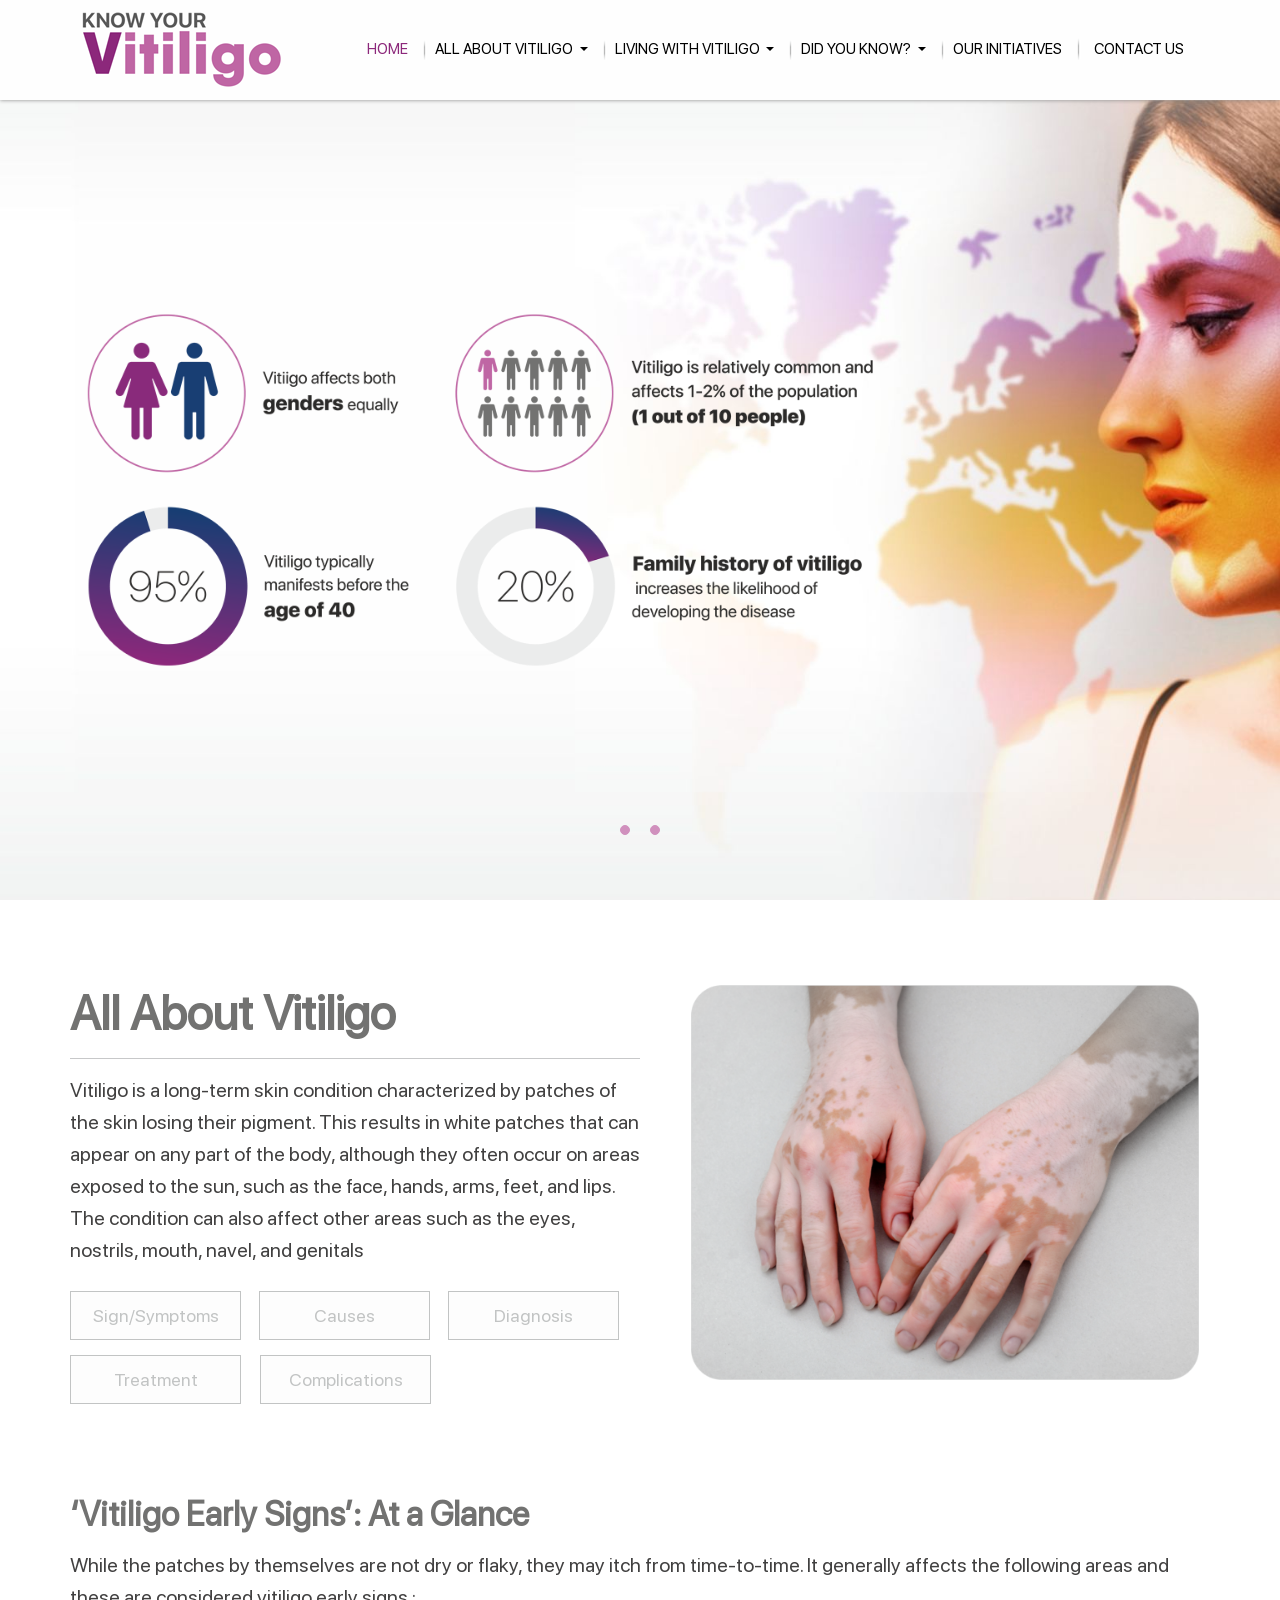
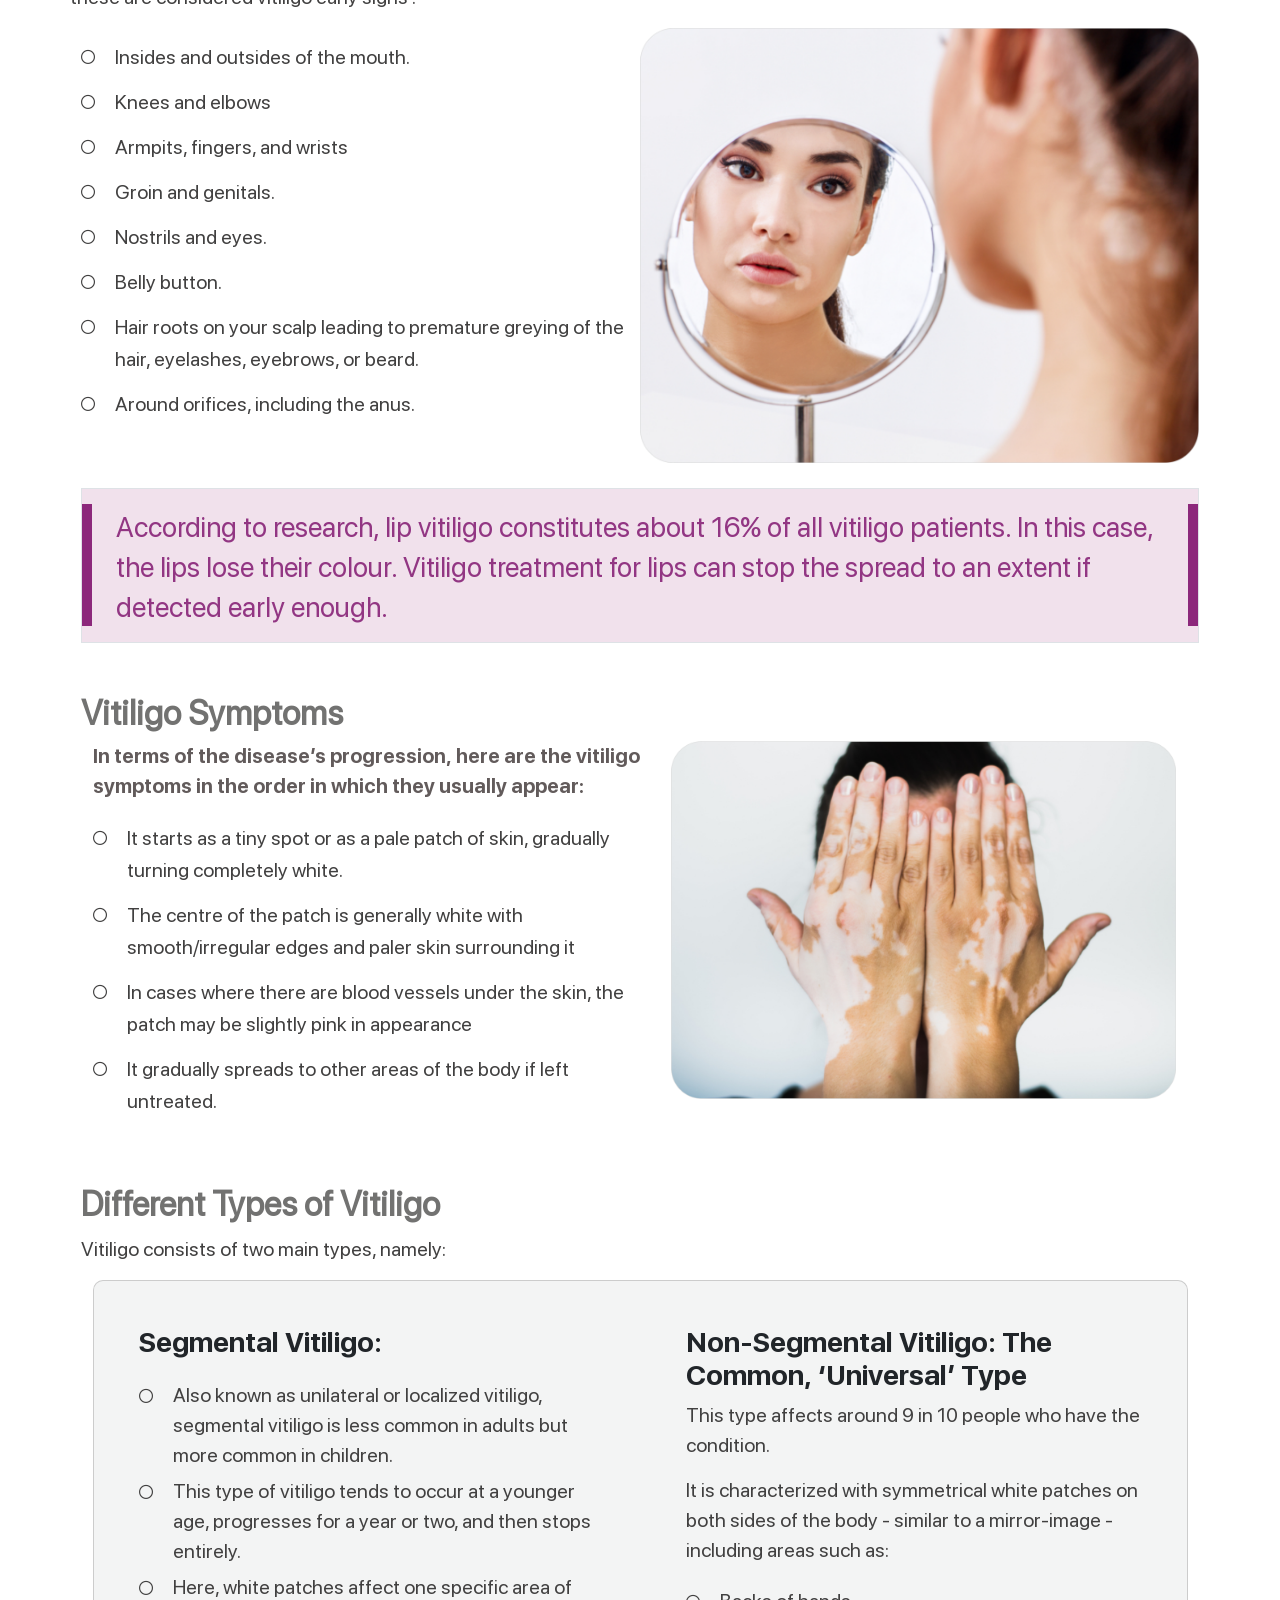
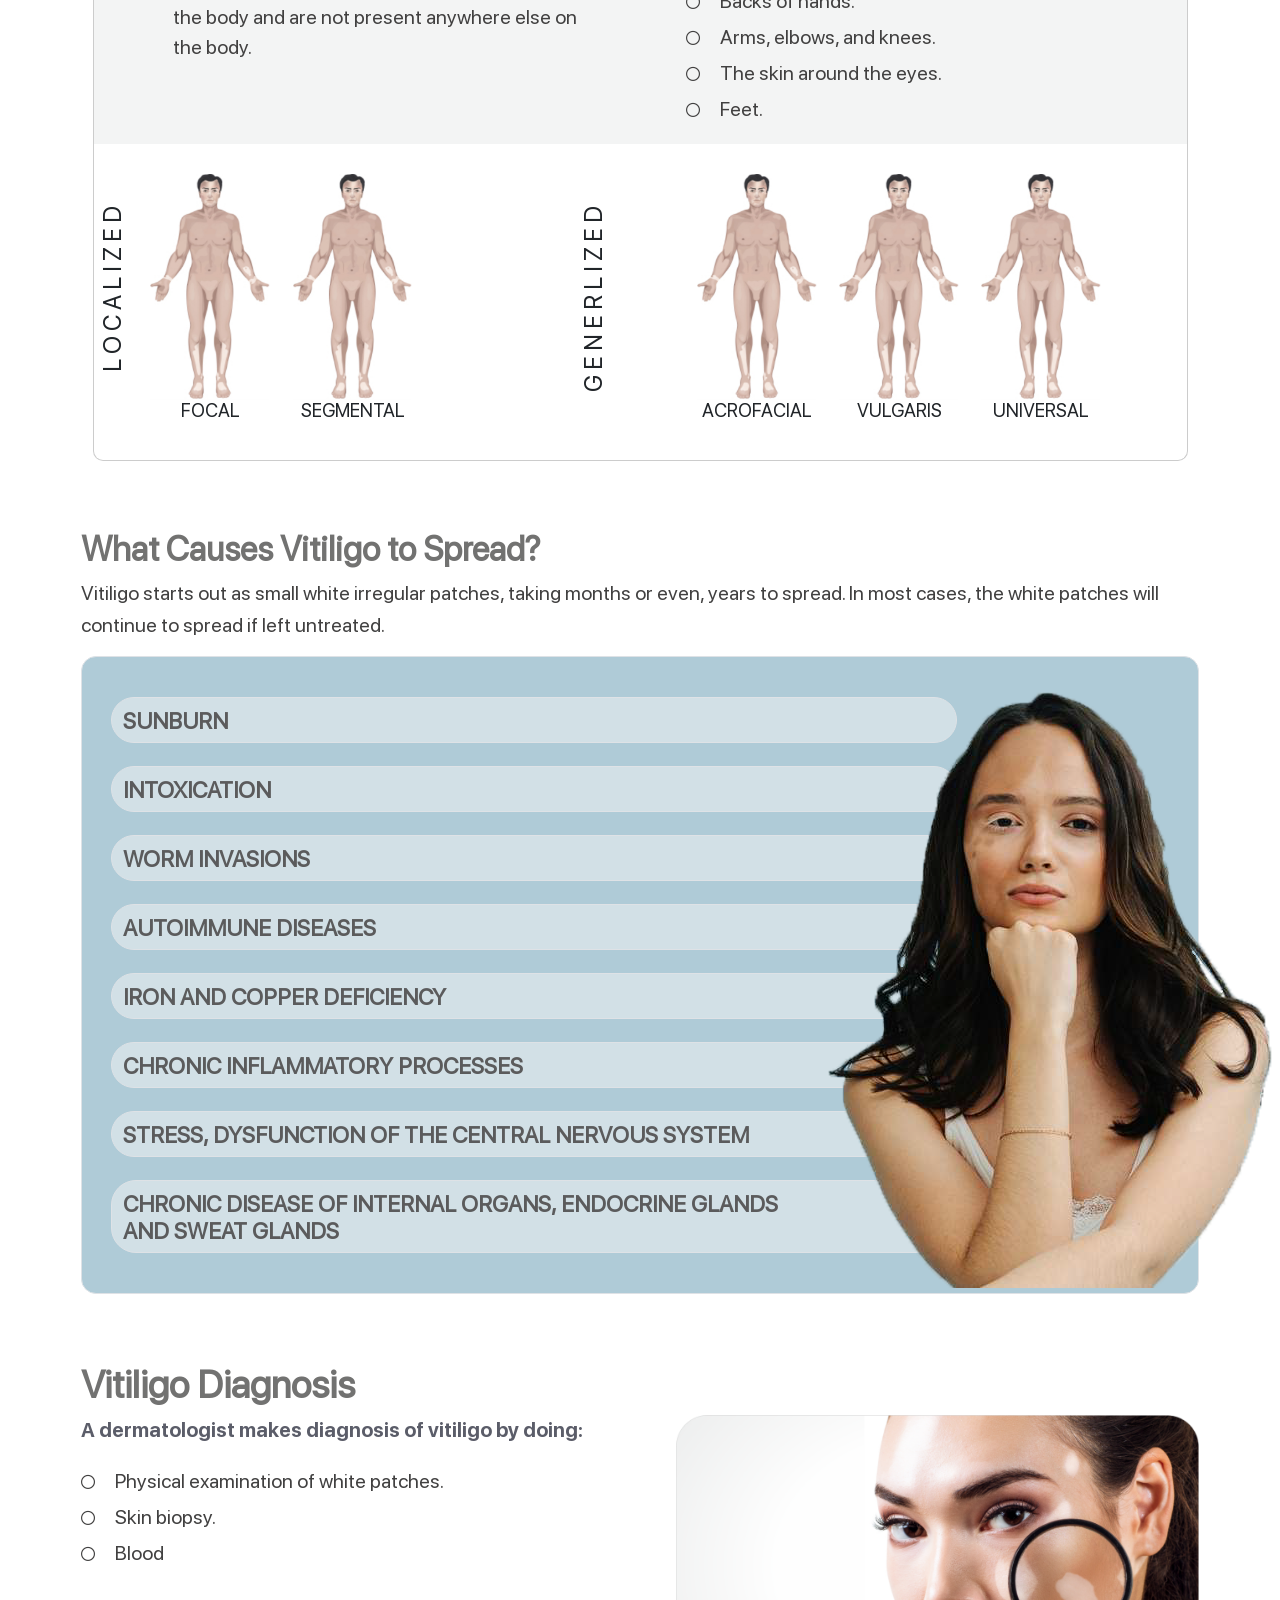
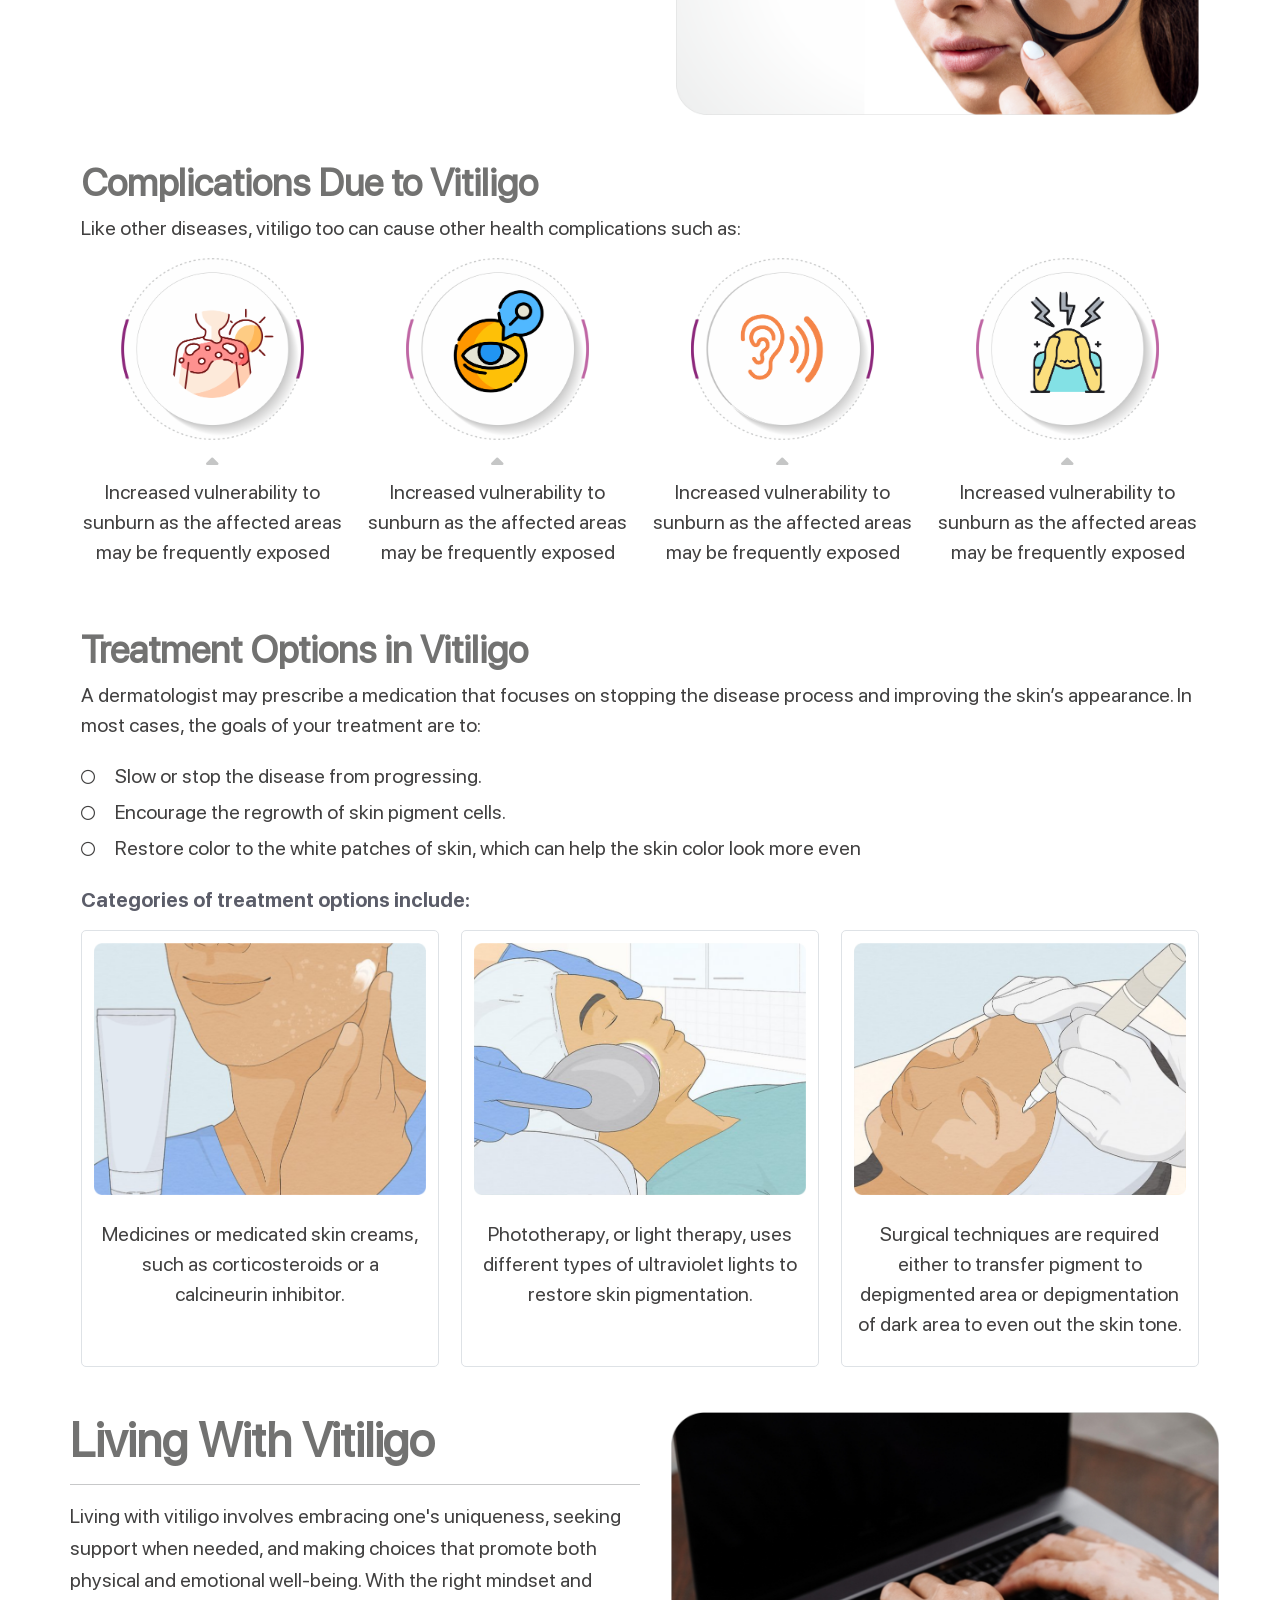
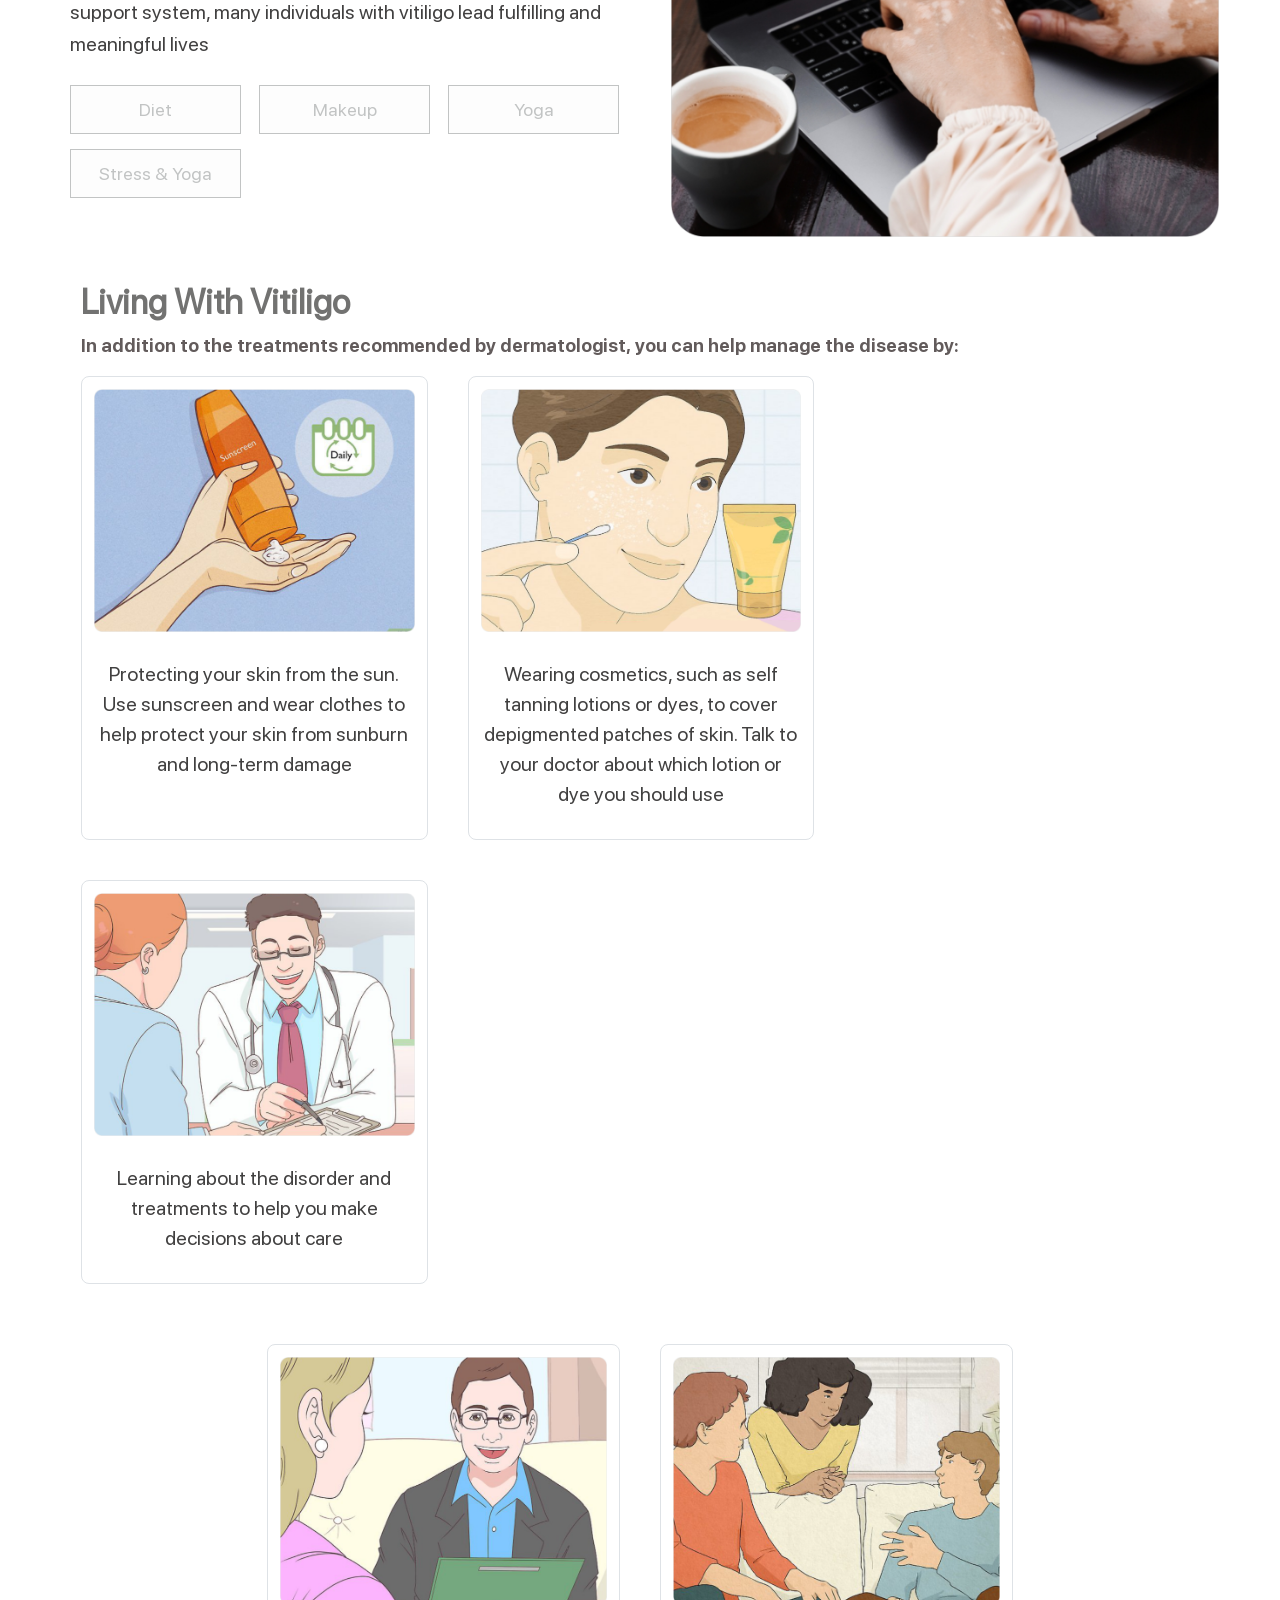
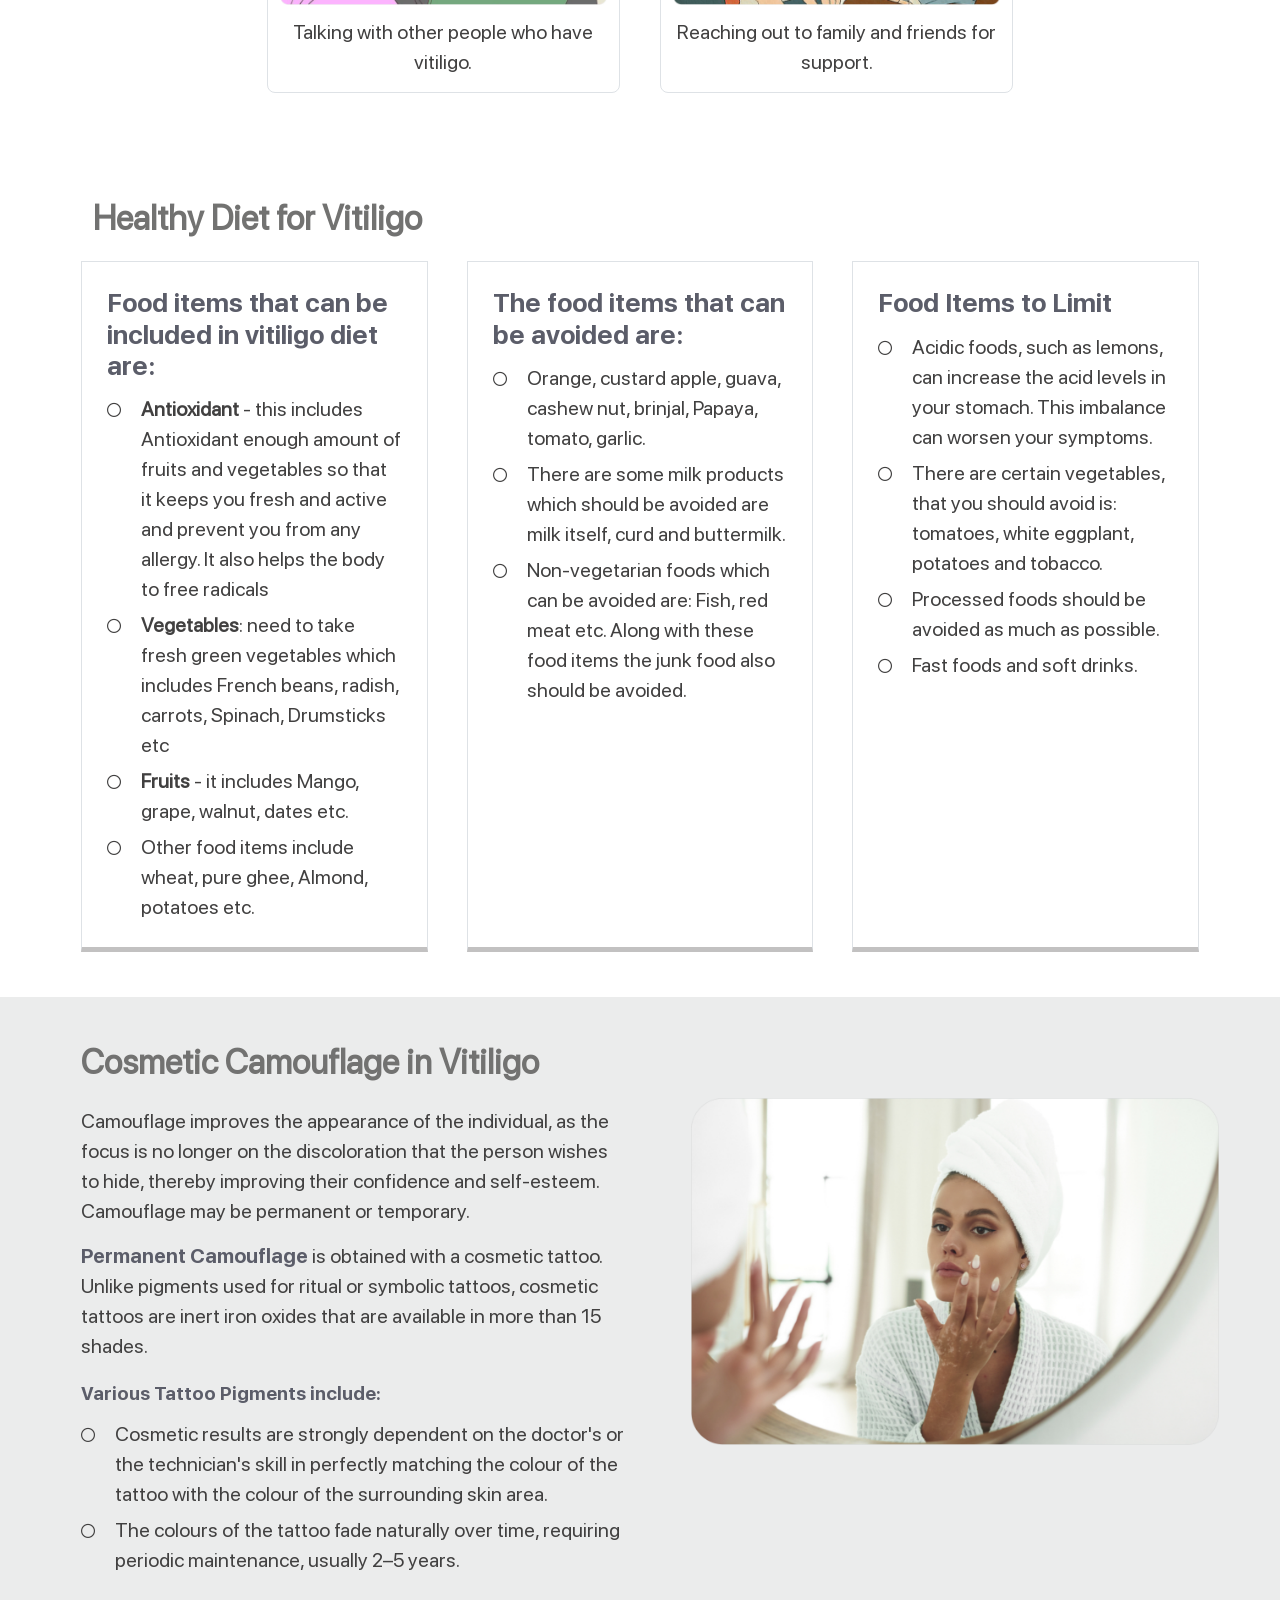
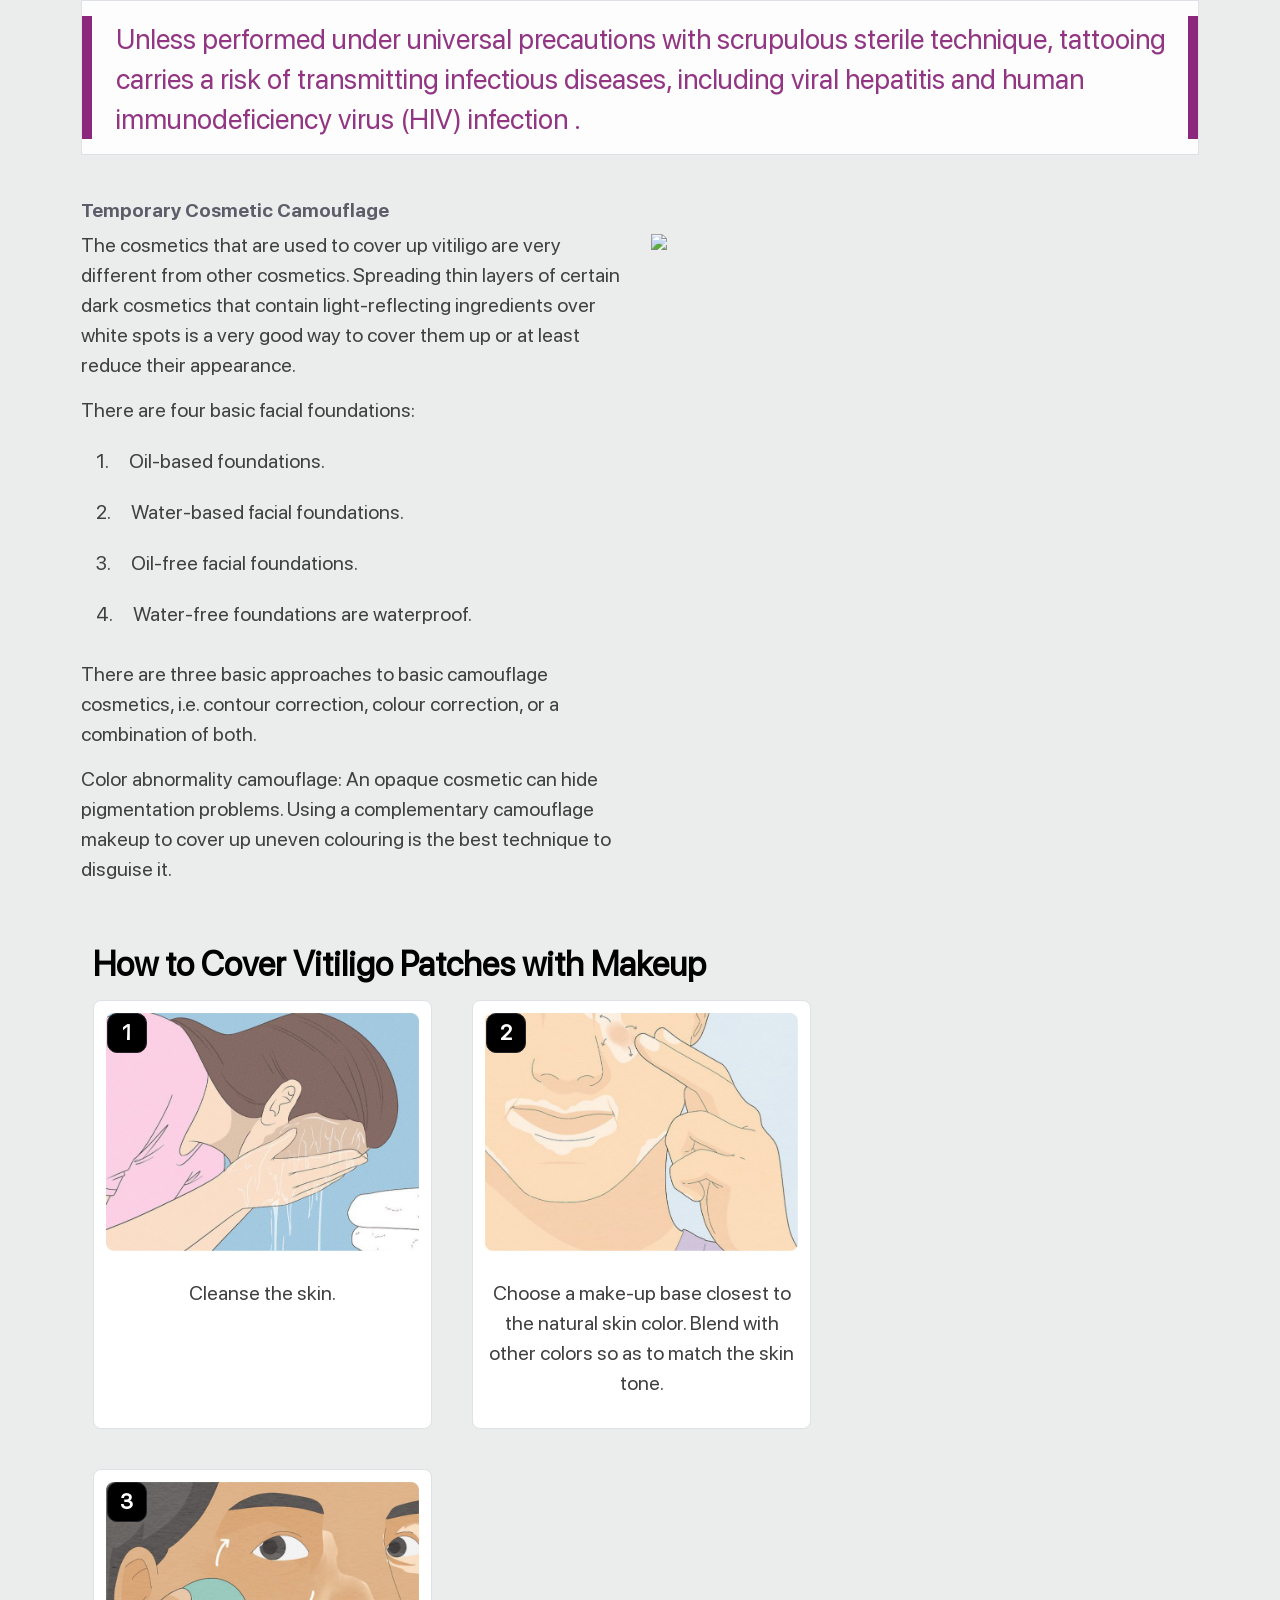
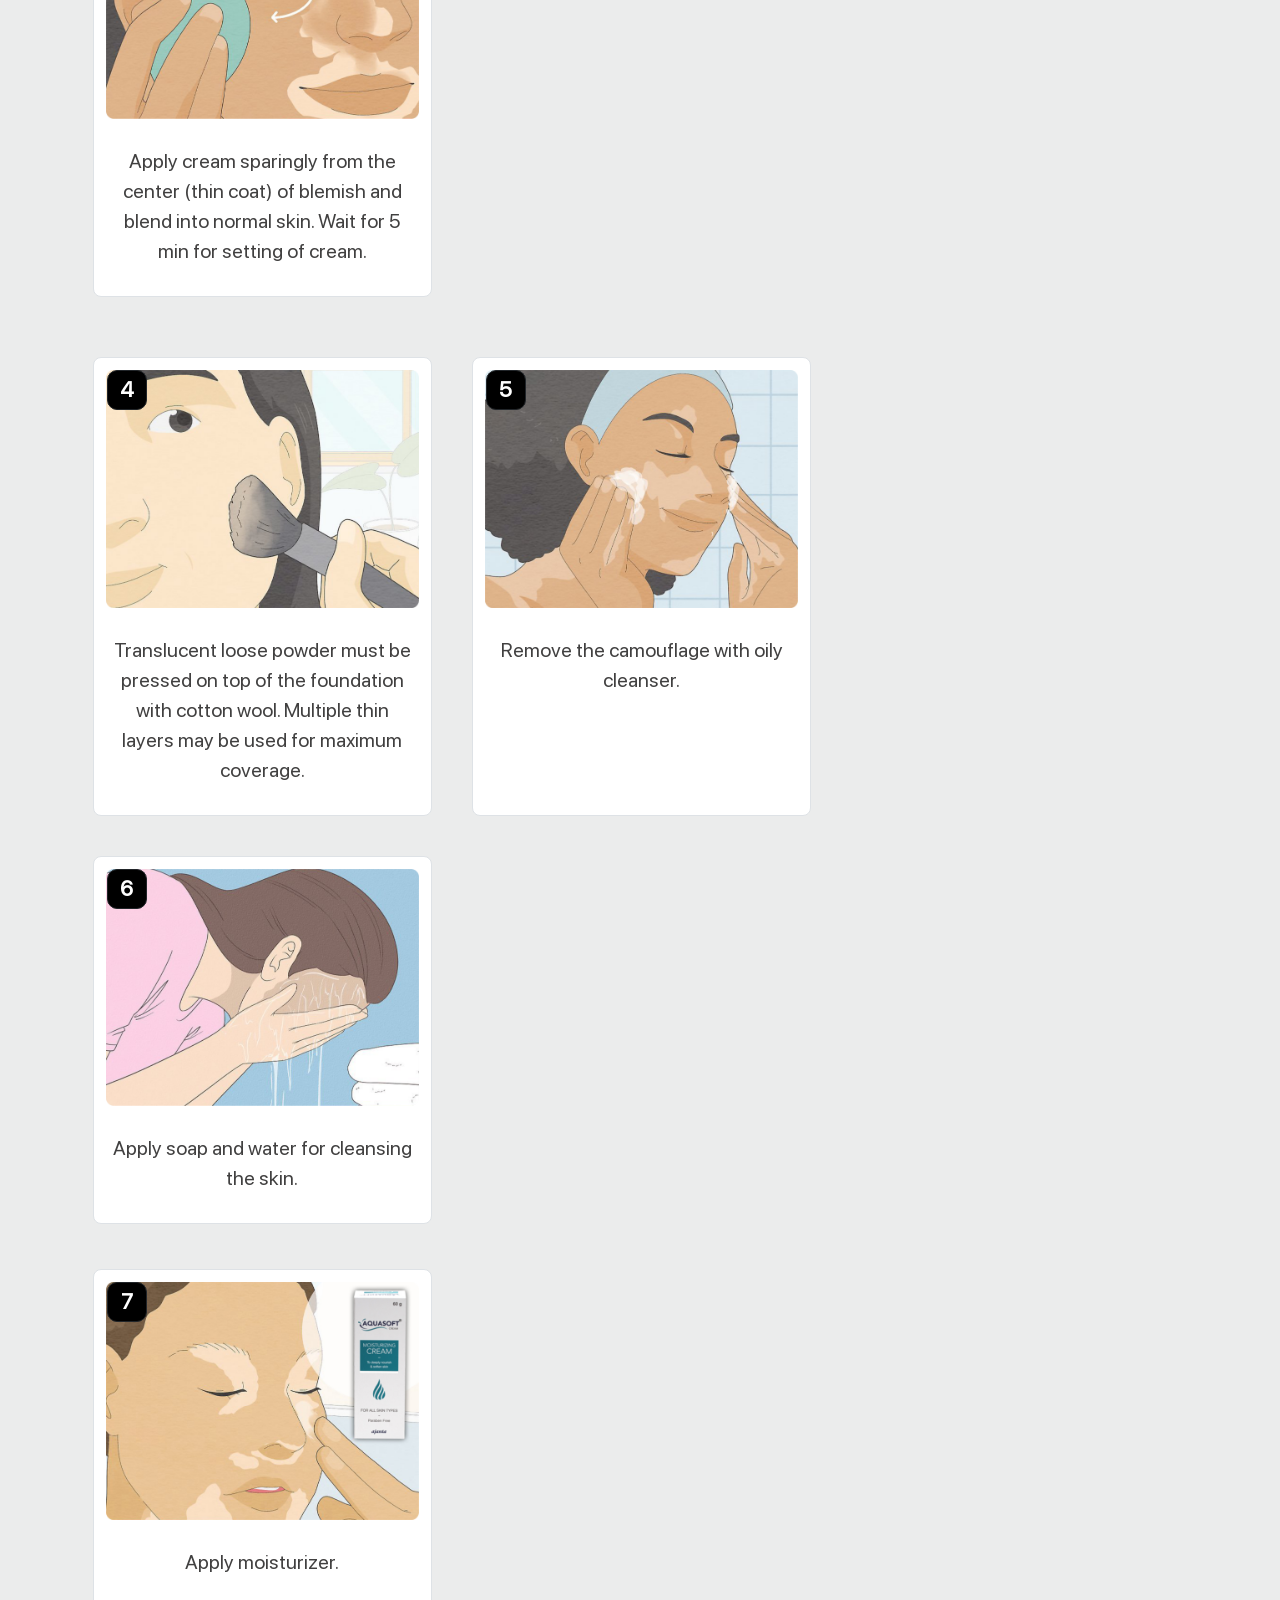
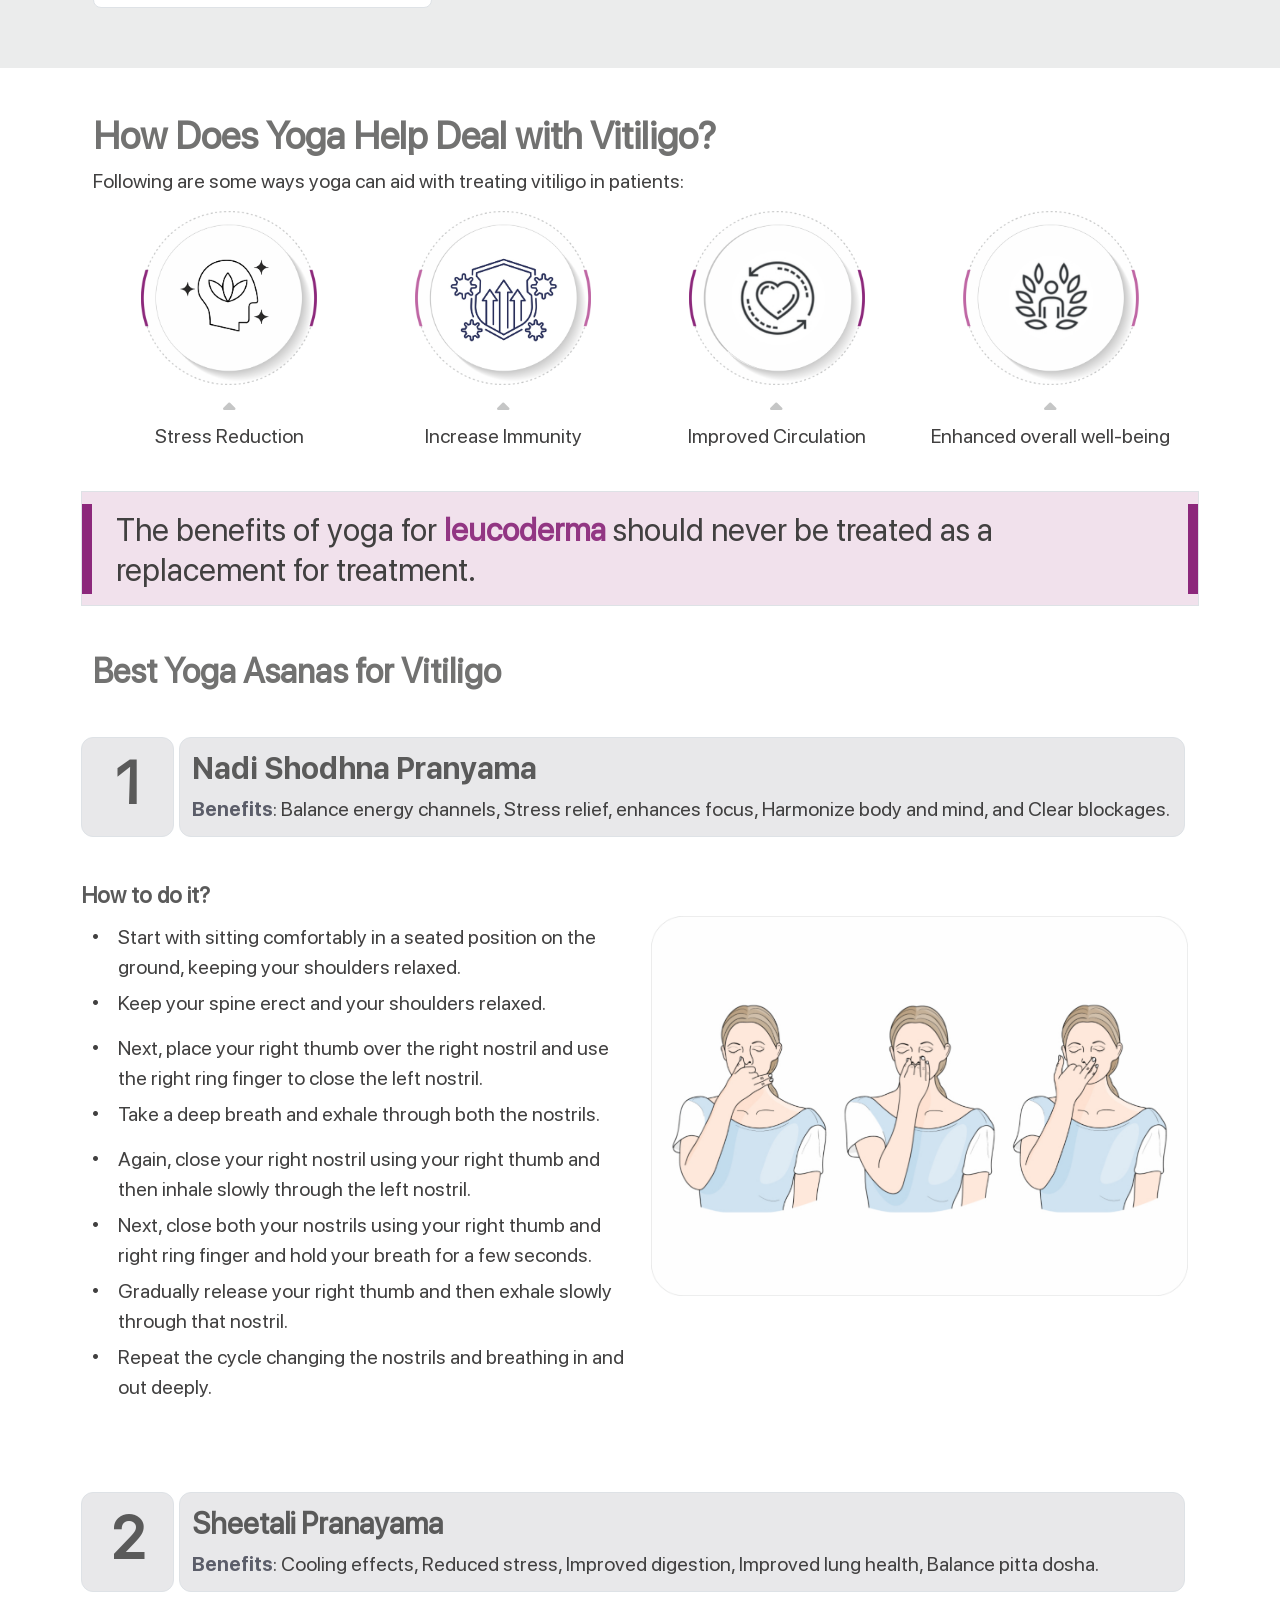
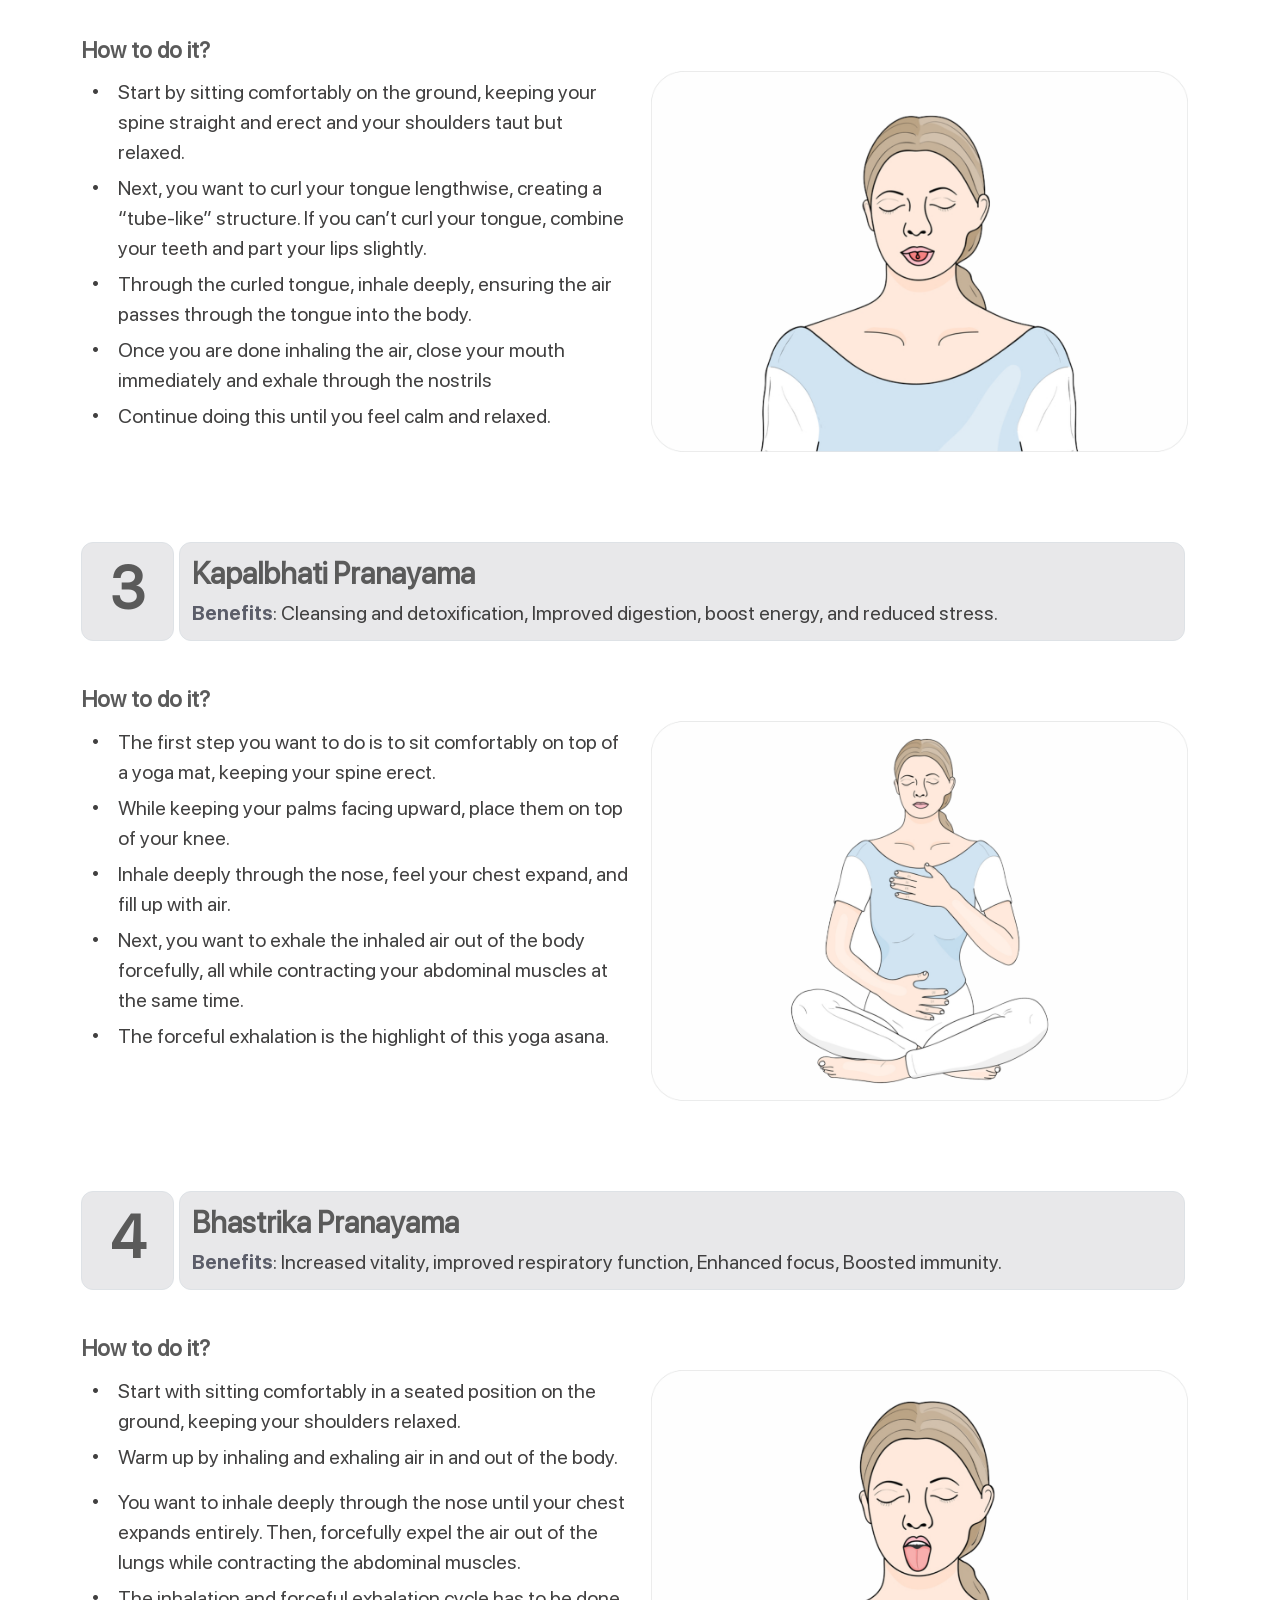
==== html/index.html @ d922b43a "ui fixes" ====
<!DOCTYPE html>
<html lang="en">

<head>
    <meta charset="utf-8" />
    <meta name="viewport" content="width=device-width, initial-scale=1.0, user-scalable=0">
    <title>Know Your Vitiligo</title>
    <link rel="icon" href="./assets/img/favicon.ico" type="image/x-icon" />
    <link rel="shortcut icon" href="./assets/img/favicon.ico" type="image/x-icon" />


    <link rel="stylesheet" href="./assets/css/bootstrap.min.css" crossorigin="anonymous">
    <link rel="stylesheet" href="./assets/css/swiper-bundle.min.css" crossorigin="anonymous" />
    <link rel="stylesheet" href="./assets/css/all.min.css" crossorigin="anonymous" />

    <link rel="stylesheet" href="./assets/fonts/stylesheet.css" crossorigin="anonymous" />
    <link rel="stylesheet" href="./assets/css/style.css" crossorigin="anonymous" />

    <link rel="stylesheet" href="https://cdnjs.cloudflare.com/ajax/libs/font-awesome/6.5.2/css/all.min.css"
        integrity="sha512-SnH5WK+bZxgPHs44uWIX+LLJAJ9/2PkPKZ5QiAj6Ta86w+fsb2TkcmfRyVX3pBnMFcV7oQPJkl9QevSCWr3W6A=="
        crossorigin="anonymous" referrerpolicy="no-referrer" />


</head>

<body>
    <header>
        <nav class="navBarNew navbar navbar-expand-lg">
            <div class="container">
                <a class="navbar-brand" href="#"> <img src="./assets/img/logo.png" alt="logo" /></a>
                <button class="navbar-toggler" type="button" data-bs-toggle="collapse"
                    data-bs-target="#navbarSupportedContent" aria-controls="navbarSupportedContent"
                    aria-expanded="false" aria-label="Toggle navigation">
                    <span class="navbar-toggler-icon"></span>
                </button>
                <div class="collapse navbar-collapse" id="navbarSupportedContent">
                    <ul class="navbar-nav me-auto mb-2 mb-lg-0">
                        <li class="nav-item dropdown">
                            <a class="nav-link  " href="#home" data-target="#sign">
                                Home
                            </a>

                        </li>
                        <li class="nav-item dropdown">

                            <a class="nav-link dropdown-toggle " href="#about" id="about-menu" role="button"
                                data-bs-toggle="dropdown" aria-expanded="false">
                                <img src="./assets/img/menu_bg.png" alt="bg" />
                                ALL ABOUT VITILIGO
                            </a>
                            <ul class="dropdown-menu">
                                <li><button data-target="#sign"class="scrollButton dropdown-item">Sign/Symptoms</button></li>
                                <li><button data-target="#causes"class="scrollButton dropdown-item" >Causes</button></li>
                                <li><button data-target="#diagnosis"class="scrollButton dropdown-item">Diagnosis</button></li>

                                <li><button data-target="#Complication"class="scrollButton dropdown-item" >Complications</button></a></li>
                                <li> <button  data-target="#treatment" class="scrollButton dropdown-item">Treatment</button></a></li>
                            </ul>
                        </li>
                        <li class="nav-item dropdown">

                            <a class="nav-link dropdown-toggle" href="#ini" role="button" data-bs-toggle="dropdown"f
                                aria-expanded="false">
                                <img src="./assets/img/menu_bg.png" alt="bg" />
                                LIVING WITH VITILIGO
                            </a>
                            <ul class="dropdown-menu">
                                <li><button data-target="#diet"class="scrollButton dropdown-item">Diet</button></a></li>

                                <li><button data-target="#makeup"class="scrollButton dropdown-item">Makeup</button></li>

                                <li><button data-target="#yoga"class="scrollButton dropdown-item" >Yoga</button></li>

                                <li><button data-target="#stress"class="scrollButton dropdown-item"> Stress and Vitiligo</button>
                                   </li>
                            </ul>
                        </li>
                        <li class="nav-item dropdown">

                            <a class="nav-link dropdown-toggle" href="#" role="button" data-bs-toggle="dropdown"
                                aria-expanded="false">
                                <img src="./assets/img/menu_bg.png" alt="bg" />
                                DID YOU KNOW?
                            </a>
                            <ul class="dropdown-menu">
                                <li><button data-target="#myth"class="scrollButton dropdown-item" >Myths and Facts</button> </a></li>

                                <li><button data-target="#do"class="scrollButton dropdown-item" >Dos and Donʼts </button></a></li>

                                <li><button data-target="#faqs"class="scrollButton dropdown-item" >FAQs</button></a></li>
                            </ul>
                        </li>
                        <li class="nav-item ">

                            <a class="nav-link" href="#initiative" id="initiative-menu">
                                <img src="./assets/img/menu_bg.png" alt="bg" />
                                OUR INITIATIVES
                            </a>
                        </li>
                        <li class="nav-item">

                            <!-- <a class="nav-link " href="#">
                                <img src="./assets/img/menu_bg.png" alt="bg" />
                                CONTACT US
                            </a> -->


                            <!--                            <a class="nav-link nav_contact" href="#">
                                     <img src="./assets/img/menu_bg.png" alt="bg" />
                                    <button id="contactUsButton" class="contact nav-link ">Contact Us
                                </button>
                                <div id="popupForm" class="popup">
                                    <div class="popup-content">
                                        <div class="close_btn">
                                            <span class="close">&times;</span>
                                        </div>

                                        <h1>Connect with us</h1>
                                        <hr>
                                        <p>Please write your massage and contact information below. We will respond as soon as possible.</p>

                                        <form>
                                            <input type="email" id="email" name="email" required placeholder="knowyourvitiligo@ajantpharma.com"><br><br>
                                            <textarea id="message" name="message" required placeholder="Type your massage here!"></textarea><br><br>
                                            <input type="number" id="number" name="number" required placeholder="Enter your phone number"/><br><br>
                                            <label>
                                                <input type="checkbox" id="privacy" name="privacy" required>
                                                I confirm that i've read and agree to<span class="text-decoration-underline mx-1">Privacy policy.</span>
                                            </label><br><br>
                                            <button type="submit">Submit</button>
                                        </form>
                                    </div>
                                </div>
                                </a>-->

                            <a class="nav-link nav_contact">
                                <img src="./assets/img/menu_bg.png" alt="bg" />
                                <button class="contact nav-link " data-bs-toggle="modal"
                                    data-bs-target="#contactForm">Contact Us</button>
                            </a>
                        </li>
                    </ul>
                </div>
            </div>
        </nav>
    </header>



    <section id="home">
        <div class="HomeBanner">
            <div class="swiper mySwiper">
                <div class="swiper-wrapper">
                    <div class="swiper-slide first_slide">
                        <div class="content">
                            <div class="container">
                                <div class="inner">
                                    <div class="log"><img src="./assets/img/vitiligo.png" alt="vitiligo" /></div>
                                    <p>If you have been diagnosed with vitiligo, or
                                        think you might have it, or have a loved one
                                        with the disease, then we are here for you. We
                                        want to help you understand your skin
                                        condition, feel more in control, by being better
                                        informed</p>
                                </div>
                            </div>
                        </div>
                        <img src="./assets/img/banner.jpg" alt="banner">
                    </div>
                    <div class="swiper-slide first_slide secondSlide">
                        <div class="content">
                            <div class="container">
                                <div class="inner">
                                    <div class="log"><img src="assets/img/MicrosoftTeams-image (9).png" /></div>
                                </div>
                            </div>
                        </div>
                        <img src="./assets/img/banner2.jpg" alt="banner">
                    </div>
<!--                    <div class="swiper-slide">-->
<!--                            <div class="swiper_content">-->
<!--                                <img src="./assets/img/banner2.jpg" alt="banner2">-->
<!--                                <div class="bg-imageNew">-->
<!--                                        <img src="assets/img/MicrosoftTeams-image (9).png" />-->
<!--                                </div>-->
<!--                        </div>-->
<!--                    </div>-->

                </div>
                <div class="swiper-pagination"></div>
            </div>
        </div>
    </section>

    <!-- <section class="bannerslider " id="home">

        <ul class="nav-dots " id="js-dots">
            <li class="nav-dot active "></li>
            <li class="nav-dot"></li>
        </ul>


        <section class="section ">

            <div class="swiper_contents" style="height:auto;">
                <div class="contents contentss" style="position: absolute;top:50%;
                ">
                    <div class="container">
                        <div class="inner">
                            <div class="log">
                                <img src="./assets/img/vitiligo.png" alt="vitiligo" />
                            </div>
                            <p>If you have been diagnosed with vitiligo, or think you might have it, or have a loved one
                                with the disease, then we are here for you. We want to help you understand your skin
                                condition, feel more in control, by being better informed</p>
                        </div>
                    </div>
                </div>
                <img src="./assets/img/banner.jpg" alt="banner "class="banner-img"
                >
            </div>
        </section>
        <section class="section ">

            <div class="swiper_content">

                <img src="./assets/img/banner2.jpg" alt="banner2">
                <div class="bg-image">
                    <img src="assets/img/MicrosoftTeams-image (9).png" />
                </div>

            </div>
        </section>




    </section> -->


    <!-- <section id="about" class="mt-5 ">
        <div class="About">
            <div class="AllAboutVitiligo row justify-content-center">
                <div class="col-10 col-10 col-lg-4 col-md-10 col-sm-10 about_content">
                    <h1 class="heading">All About Vitiligo</h1>
                    <hr>
                    <p>Vitiligo is a long-term skin condition characterized by patches
                        of the skin losing their pigment. This results in white patches
                        that can appear on any part of the body, although they often
                        occur on areas exposed to the sun, such as the face, hands,
                        arms, feet, and lips. The condition can also affect other areas
                        such as the eyes, nostrils, mouth, navel, and genitals</p>
                    <div class="btn_group  ">
                        <button class="scrollButton" data-target="#sign"> Sign/Symptoms</button>
                        <button class="scrollButton mx-3" data-target="#causes">Causes</button>
                        <button class="scrollButton" data-target="#diagnosis"> Diagnosis</button>

                    </div>
                    <div class="btn_group_1">
                        <button class="scrollButton" data-target="#treatment"> Treatment</button>
                        <button class="  mx-3 scrollButton" data-target="#Complication"> Complications</button>
                    </div>
                </div>
                <div class="col-10 col-10 col-lg-4 col-md-10 col-sm-10 about_content_1">
                    <div class="about_img">
                        <img src="assets/img/All about vitiligo.png" class="img-fluid" />
                    </div>

                </div>

            </div>
            </div>
    </section> -->

    <section id="about" class="mt-5">
        <div class="container">
            <div class="About">
                <div class="AllAboutVitiligo row justify-content-center">
                    <div class="col-11 col-lg-6 col-md-11 col-sm-11 about_content">
                        <h1 class="heading">All About Vitiligo</h1>
                        <hr>
                        <p>Vitiligo is a long-term skin condition characterized by patches
                            of the skin losing their pigment. This results in white patches
                            that can appear on any part of the body, although they often
                            occur on areas exposed to the sun, such as the face, hands,
                            arms, feet, and lips. The condition can also affect other areas
                            such as the eyes, nostrils, mouth, navel, and genitals</p>
                        <div class="btn_group">
                            <button class="scrollButton" data-target="#sign"> Sign/Symptoms</button>
                            <button class="scrollButton mx-3" data-target="#causes">Causes</button>
                            <button class="scrollButton" data-target="#diagnosis"> Diagnosis</button>
                        </div>
                        <div class="btn_group_1">
                            <button class="scrollButton" data-target="#treatment"> Treatment</button>
                            <button class="mx-3 scrollButton Complications" data-target="#Complication"> Complications</button>
                        </div>
                    </div>
                    <div class="col-11 col-lg-6 col-md-11 col-sm-11 about_content_1">
                        <div class="about_img">
                            <img src="assets/img/All about vitiligo.png" class="img-fluid" />
                        </div>
                    </div>
                </div>
            </div>
        </div>
    </section>

    <section id="sign">
        <div class="container">
            <div class="AboutVitiligo mt-5">
                <div class="row justify-content-center mt-5">
                    <div class="col-lg-12 col-md-11 col-sm-11 col-11 VitiligoContent mt-5">
                        <h1 class="heading"> ‘Vitiligo Early Signsʼ: At a Glance </h1>

                        <p class="mt-3">While the patches by themselves are not dry or flaky, they may itch from
                            time-to-time. It
                            generally affects the following areas and
                            these are considered vitiligo early signs :</p>
                    </div>


                    <div class="listsOfaffects row justify-content-center">
                        <div class="col-11 col-11 col-lg-6 col-md-11 col-sm-11 vitiligo">
                            <ul class="custom-list">
                                <li>
                                    <div class="list_content">
                                        <div class="icon">
                                            <i class="fa-regular fa-circle"></i>
                                        </div>
                                        <div class="list_description">
                                            <p> Insides and outsides of the mouth.</p>
                                        </div>
                                    </div>


                                </li>
                                <li>
                                    <div class="list_content">
                                        <div class="icon">
                                            <i class="fa-regular fa-circle"></i>
                                        </div>
                                        <div class="list_description">
                                            <p> Knees and elbows</p>
                                        </div>
                                    </div>

                                </li>
                                <li>
                                    <div class="list_content">
                                        <div class="icon">
                                            <i class="fa-regular fa-circle"></i>
                                        </div>
                                        <div class="list_description">
                                            <p> Armpits, fingers, and wrists</p>
                                        </div>
                                    </div>

                                </li>
                                <li>
                                    <div class="list_content">
                                        <div class="icon">
                                            <i class="fa-regular fa-circle"></i>
                                        </div>
                                        <div class="list_description">
                                            <p> Groin and genitals.</p>
                                        </div>
                                    </div>


                                </li>
                                <li>
                                    <div class="list_content">
                                        <div class="icon">
                                            <i class="fa-regular fa-circle"></i>
                                        </div>
                                        <div class="list_description">
                                            <p> Nostrils and eyes.</p>
                                        </div>
                                    </div>

                                </li>
                                <li>
                                    <div class="list_content">
                                        <div class="icon">
                                            <i class="fa-regular fa-circle"></i>
                                        </div>
                                        <div class="list_description">
                                            <p> Belly button.</p>
                                        </div>
                                    </div>
                                </li>
                                <li>
                                    <div class="list_content">
                                        <div class="icon">
                                            <i class="fa-regular fa-circle"></i>
                                        </div>
                                        <div class="list_description">
                                            <p> Hair roots on your scalp leading to premature greying of the
                                                hair, eyelashes, eyebrows, or beard.</p>
                                        </div>
                                    </div>
                                </li>

                                <li>
                                    <div class="list_content">
                                        <div class="icon">
                                            <i class="fa-regular fa-circle"></i>
                                        </div>
                                        <div class="list_description">
                                            <p> Around orifices, including the anus.</p>
                                        </div>
                                    </div>
                                </li>

                            </ul>
                        </div>

                        <div class="col-11 col-11 col-lg-6 col-md-11 col-sm-11 vitiligo  ">
                            <div class="vitiligo_img ">
                                <img src="assets/img/At a Glance.png" class="img-fluid" />

                            </div>
                        </div>
                    </div>
                </div>

            </div>

            <div class="row justify-content-center m-0 p-0">
                <div class="col-11 col-lg-12 col-md-11 col-sm-11  border cases cases_1 border-left-right atGlanceSection">
                    <p>According to research, lip vitiligo constitutes about 16% of all vitiligo patients. In this case,
                        the lips lose their colour. Vitiligo treatment for lips can stop the spread to an extent if
                        detected early enough.</p>
                </div>




                <div class="AboutVitiligo ">
                    <div class="row justify-content-center">
                        <div class="col-lg-12 col-md-11 col-11 col-sm-11 VitiligoContent">
                            <h1 class="heading"> Vitiligo Symptoms</h1>


                        </div>


                        <div class="listsOfaffects row justify-content-center">
                            <div class=" col-11 col-lg-6 col-md-11 col-sm-11 vitiligo">
                                <p class="strong"> In terms of the diseaseʼs progression, here are the vitiligo
                                    symptoms in the order in which they usually appear:</p>
                                <ul class="custom-list">
                                    <li>
                                        <div class="list_content">
                                            <div class="icon">
                                                <i class="fa-regular fa-circle"></i>
                                            </div>
                                            <div class="list_description">
                                                <p> It starts as a tiny spot or as a pale patch of skin, gradually
                                                    turning completely white.</p>
                                            </div>
                                        </div>


                                    </li>
                                    <li>
                                        <div class="list_content">
                                            <div class="icon">
                                                <i class="fa-regular fa-circle"></i>
                                            </div>
                                            <div class="list_description">
                                                <p>The centre of the patch is generally white with
                                                    smooth/irregular edges and paler skin surrounding it</p>
                                            </div>
                                        </div>

                                    </li>
                                    <li>
                                        <div class="list_content">
                                            <div class="icon">
                                                <i class="fa-regular fa-circle"></i>
                                            </div>
                                            <div class="list_description">
                                                <p> In cases where there are blood vessels under the skin, the
                                                    patch may be slightly pink in appearance</p>
                                            </div>
                                        </div>

                                    </li>
                                    <li>
                                        <div class="list_content">
                                            <div class="icon">
                                                <i class="fa-regular fa-circle"></i>
                                            </div>
                                            <div class="list_description">
                                                <p> It gradually spreads to other areas of the body if left
                                                    untreated.</p>
                                            </div>
                                        </div>

                                    </li>




                                </ul>
                            </div>

                            <div class="col-11 col-lg-6 col-md-11 col-sm-11 ">
                                <div class="vitiligoSymptoms_img">
                                    <img src="assets/img/Stress and Vitiligo.png" class="img-fluid" />

                                </div>
                            </div>
                        </div>
                    </div>

                </div>


                <div class="About_section ">
                    <div class="row justify-content-center mt-5">
                        <div class="col-11 col-md-11 col-sm-11 col-lg-12 VitiligoContent mt-4">
                            <h1 class="heading"> Different Types of Vitiligo</h1>
                            <p> Vitiligo consists of two main types, namely:
                            </p>


                        </div>

                        <div class="row justify-content-center ">
                            <div class="row_container">
                                <div class=" col-lg-5 col-md-6 col-sm-6 col-6 segmental">
                                    <h4 class="mt-5">Segmental Vitiligo:</h4>
                                    <ul class="custom-list mt-3">
                                        <li>
                                            <div class="list_content">
                                                <div class="icon">
                                                    <i class="fa-regular fa-circle"></i>
                                                </div>
                                                <div class="list_description ">
                                                    <p>Also known as unilateral or localized vitiligo,
                                                        segmental vitiligo is less common in adults but more
                                                        common in children.</p>
                                                </div>
                                            </div>

                                        </li>
                                        <li>
                                            <div class="list_content">
                                                <div class="icon">
                                                    <i class="fa-regular fa-circle"></i>
                                                </div>
                                                <div class="list_description">
                                                    <p> This type of vitiligo tends to occur at a younger age,
                                                        progresses for a year or two, and then stops entirely.</p>
                                                </div>
                                            </div>

                                        </li>
                                        <li>
                                            <div class="list_content">
                                                <div class="icon">
                                                    <i class="fa-regular fa-circle"></i>
                                                </div>
                                                <div class="list_description">
                                                    <p> Here, white patches affect one specific area of the
                                                        body and are not present anywhere else on the body.</p>
                                                </div>
                                            </div>

                                        </li>
                                    </ul>


                                </div>
                                <div class="col-lg-5 col-md-5 col-sm-6 col-6 non_segmental">
                                    <h4 class="mt-5">Non-Segmental Vitiligo: The Common,
                                        ‘Universalʼ Type</h4>
                                    <p >This type affects around 9 in 10 people who have the
                                        condition.</p>
                                    <p>It is characterized with symmetrical white patches on
                                        both sides of the body - similar to a mirror-image -
                                        including areas such as:</p>
                                    <ul class="custom-list">
                                        <li>
                                            <div class="list_content">
                                                <div class="icon">
                                                    <i class="fa-regular fa-circle"></i>
                                                </div>
                                                <div class="list_description">
                                                    <p> Backs of hands.</p>
                                                </div>
                                            </div>

                                        </li>
                                        <li>
                                            <div class="list_content">
                                                <div class="icon">
                                                    <i class="fa-regular fa-circle"></i>
                                                </div>
                                                <div class="list_description">
                                                    <p> Arms, elbows, and knees.</p>
                                                </div>
                                            </div>

                                        </li>
                                        <li>
                                            <div class="list_content">
                                                <div class="icon">
                                                    <i class="fa-regular fa-circle"></i>
                                                </div>
                                                <div class="list_description">
                                                    <p> The skin around the eyes.</p>
                                                </div>
                                            </div>

                                        </li>
                                        <li>
                                            <div class="list_content">
                                                <div class="icon">
                                                    <i class="fa-regular fa-circle"></i>
                                                </div>
                                                <div class="list_description">
                                                    <p> Feet.</p>
                                                </div>
                                            </div>

                                        </li>
                                    </ul>

                                </div>



                            </div>

                            <div class="row justify-content-center m-0 p-0 ">
                                <div class="row_containers ">
                                    <div class="col-lg-6 col-md-6 col-sm-5 col-5">

                                        <div class="row segemntal">
                                            <div class=" col-1 col-sm-1 col-md-3 col-lg-3 symptoms">
                                                <div class="rotated-text-container">
                                                    <div class="rotated-text">L O C A L I Z E D

                                                    </div>
                                                </div>

                                            </div>

                                            <div class="col-5 col-sm-5 col-md-3 col-lg-3 image ">
                                                <img src="assets/img/ACROFACIAL.png" class="img-fluid" />
                                                <h5 class="text-center">FOCAL</h5>
                                            </div>
                                            <div class="col-5 col-sm-5 col-md-3 col-lg-3 image">
                                                <img src="assets/img/ACROFACIAL.png" class="img-fluid" />
                                                <h5 class="text-center">SEGMENTAL </h5>
                                            </div>
                                        </div>

                                    </div>
                                    <div class="col-lg-6 col-md-6 col-sm-5 col-5">

                                        <div class="row">
                                            <div class=" col-1 col-sm-1 col-md-3 col-lg-3 symptoms">
                                                <div class="rotated-text-container">
                                                    <div class="rotated-texts rotate-1 ">G E N E R L I Z E D
                                                    </div>
                                                </div>

                                            </div>
                                            <div class="col-lg-3  col-md-3 col-5 col-sm-5 image ">
                                                <img src="assets/img/ACROFACIAL.png" class="img-fluid" />
                                                <h5 class="text-center">ACROFACIAL </h5>
                                            </div>
                                            <div class="col-lg-3  col-md-3 col-5 col-sm-5 image">
                                                <img src="assets/img/ACROFACIAL.png" class="img-fluid" />
                                                <h5 class="text-center">VULGARIS</h5>
                                            </div>
                                            <div class="col-lg-3  col-md-3 col-5 col-sm-5 text-center third image">
                                                <img src="assets/img/ACROFACIAL.png" class="img-fluid " />
                                                <h5 class="text-center">UNIVERSAL </h5>
                                            </div>
                                        </div>
                                    </div>



                                </div>


                            </div>

                        </div>
                    </div>
                </div>
            </div>
        </div>
    </section>

    <section id="causes">
        <div class="container">

            <div class="About_section_2 mt-5">

                <div class="row justify-content-center mt-5 m-0 p-0">
                    <div class="col-lg-12 col-11 col-sm-11 col-md-11 VitiligoContent mt-4 mx-0 px-0">
                        <h1 class="heading"> What Causes Vitiligo to Spread?</h1>
                        <p> Vitiligo starts out as small white irregular patches, taking months or even, years
                            to
                            spread. In most cases, the white patches will
                            continue to spread if left untreated.
                        </p>


                    </div>
                    <div class=" row justify-content-center m-0 p-0">
                        <div class="col-sm-11 col-11 col-lg-12 col-md-11 border about_section_column ">
                            <div class="row  about_row">
                                <div class="col-12 border column_detail">
                                    <h4> SUNBURN</h4>
                                </div>
                                <div class="col-12 border mt-4 column_detail">
                                    <h4> INTOXICATION </h4>
                                </div>
                                <div class="col-12 border mt-4 column_detail">
                                    <h4>WORM INVASIONS</h4>
                                </div>
                                <div class="col-12 border mt-4 column_detail">
                                    <h4>AUTOIMMUNE DISEASES </h4>
                                </div>
                                <div class="col-12 border mt-4 column_detail">
                                    <h4>IRON AND COPPER DEFICIENCY </h4>
                                </div>
                                <div class="col-12 border mt-4 column_detail">
                                    <h4>CHRONIC INFLAMMATORY PROCESSES</h4>
                                </div>
                                <div class="col-12 border mt-4 column_detail">
                                    <h4>STRESS, DYSFUNCTION OF THE CENTRAL NERVOUS SYSTEM </h4>
                                </div>
                                <div class="col-12 border mt-4 column_detail">
                                    <h4>CHRONIC DISEASE OF INTERNAL ORGANS, ENDOCRINE GLANDS <br>
                                        AND SWEAT GLANDS</h4>
                                </div>


                                <div class="about_image">
                                    <img src="assets/img/MicrosoftTeams-image (6).png" class="img-fluid" />
                                </div>


                            </div>

                        </div>



                    </div>
                </div>
            </div>
        </div>
    </section>




    <section id="diagnosis">
        <div class="container">
            <div class="About_section_3 ">
                <div class="row justify-content-center mt-5 vitiligo_content">
                    <div class="col-lg-12 col-11 col-sm-11 col-md-11 mt-4">
                        <h1 class="heading">Vitiligo Diagnosis</h1>

                    </div>

                </div>
                <div class="row justify-content-center ">
                    <div class="col-lg-6 col-md-11 col-sm-11 col-11">
                        <p class="text-bold "> A dermatologist makes diagnosis of vitiligo by doing:
                        </p>
                        <ul class="custom-list">
                            <li>
                                <div class="list_content ">
                                    <div class="icon lists">
                                        <i class="fa-regular fa-circle"></i>
                                    </div>
                                    <div class="list_description  diagnose">
                                        <p> Physical examination of white patches.</p>
                                    </div>
                                </div>

                            </li>
                            <li>
                                <div class="list_content">
                                    <div class="icon lists">
                                        <i class="fa-regular fa-circle"></i>
                                    </div>
                                    <div class="list_description  diagnose">
                                        <p>Skin biopsy.</p>
                                    </div>
                                </div>

                            </li>
                            <li>
                                <div class="list_content">
                                    <div class="icon lists">
                                        <i class="fa-regular fa-circle"></i>
                                    </div>
                                    <div class="list_description  diagnose">
                                        <p> Blood</p>
                                    </div>
                                </div>

                            </li>

                        </ul>
                    </div>
                    <div class="col-lg-6 col-md-11 col-sm-11 col-11">
                        <div class="about_section_img">
                            <img src="assets/img/Vitiligo Diagnosis.png" class="img-fluid" />
                        </div>

                    </div>

                </div>



            </div>
        </div>
    </section>

    <section id="Complication">
        <div class="container">
            <div class="about_section_4 mt-5">
                <div class="row justify-content-center vitiligo_content">
                    <div class="col-lg-12 col-sm-10 col-md-11 col-10 ">
                        <h1 class="heading"> Complications Due to Vitiligo
                        </h1>
                        <p class="align"> Like other diseases, vitiligo too can cause other health complications such as:
                        </p>
                    </div>
                </div>

                <div class="row justify-content-center ">
                    <div class="col-lg-3 col-md-5 col-5 col-sm-5 text-center">
                        <div class="about_section_4_img">
                            <img src="assets/img/Complication Due to Vitiligo 1.png" class="img-fluid" />
                            <div class="icon">
                                <i class="fa-solid fa-caret-up"></i>
                            </div>
                            <div class="description">
                                <p> Increased vulnerability to
                                    sunburn as the affected areas
                                    may be frequently exposed</p>
                            </div>
                        </div>

                    </div>
                    <div class="col-lg-3 col-md-5 col-5 col-sm-5 text-center">
                        <div class="about_section_4_img">
                            <img src="assets/img/Complication Due to Vitiligo 2.png" class="img-fluid" />
                            <div class="icon">
                                <i class="fa-solid fa-caret-up"></i>
                            </div>
                            <div class="description">
                                <p> Increased vulnerability to
                                    sunburn as the affected areas
                                    may be frequently exposed</p>
                            </div>
                        </div>
                    </div>
                    <div class="col-lg-3 col-md-5 col-5 col-sm-5 text-center">
                        <div class="about_section_4_img">
                            <img src="assets/img/Complication Due to Vitiligo 3.png" class="img-fluid" />
                            <div class="icon">
                                <i class="fa-solid fa-caret-up"></i>
                            </div>
                            <div class="description">
                                <p> Increased vulnerability to
                                    sunburn as the affected areas
                                    may be frequently exposed</p>
                            </div>
                        </div>
                    </div>
                    <div class="col-lg-3 col-md-5 col-5 col-sm-5 text-center">
                        <div class="about_section_4_img">
                            <img src="assets/img/Complication Due to Vitiligo 4.png" class="img-fluid" />
                            <div class="icon">
                                <i class="fa-solid fa-caret-up"></i>
                            </div>
                            <div class="description">
                                <p> Increased vulnerability to
                                    sunburn as the affected areas
                                    may be frequently exposed</p>
                            </div>
                        </div>
                    </div>

                </div>
            </div>
        </div>
    </section>


    <section id="treatment">
        <div class="container">
            <div class="about_section_5">
                <div class="row justify-content-center mt-5 vitiligo_content">
                    <div class=" col-lg-12 col-md-11 col-sm-11 col-11 ">
                        <h1 class="heading"> Treatment Options in Vitiligo
                        </h1>
                        <p> A dermatologist may prescribe a medication that focuses on stopping the disease
                            process and improving the skinʼs appearance. In
                            most cases, the goals of your treatment are to:</p>
                        <ul class="custom-list">
                            <li>
                                <div class="list_content">
                                    <div class="icon">
                                        <i class="fa-regular fa-circle"></i>
                                    </div>
                                    <div class="list_description">
                                        <p> Slow or stop the disease from progressing.</p>
                                    </div>
                                </div>

                            </li>
                            <li>
                                <div class="list_content">
                                    <div class="icon">
                                        <i class="fa-regular fa-circle"></i>
                                    </div>
                                    <div class="list_description">
                                        <p>Encourage the regrowth of skin pigment cells.</p>
                                    </div>
                                </div>

                            </li>
                            <li>
                                <div class="list_content">
                                    <div class="icon">
                                        <i class="fa-regular fa-circle"></i>
                                    </div>
                                    <div class="list_description">
                                        <p>Restore color to the white patches of skin, which can help the skin
                                            color look more even</p>
                                    </div>
                                </div>

                            </li>

                        </ul>
                        <br/>
                        <p class="text-bold">Categories of treatment options include:</p>
                        <div class="row  about_categories justify-content-between m-0 p-0 ">
                            <div class="col-lg-3 col-md-3 col-6 col-sm-6 border m-0 p-0 categories">
                                <img src="assets/img/Treatment Option 1.png" class="img-fluid" />
                                <p class="text-center"> Medicines or medicated skin creams,
                                    such as corticosteroids or a
                                    calcineurin inhibitor.</p>
                            </div>
                            <div class="col-lg-3 col-md-3 col-6 col-sm-6 border m-0 p-0  categories">
                                <img src="assets/img/Treatment Option 2.png" class="img-fluid" />
                                <p class="text-center">Phototherapy, or light therapy, uses
                                    different types of ultraviolet lights to
                                    restore skin pigmentation.</p>
                            </div>
                            <div class="col-lg-3 col-md-3 col-5 col-sm-5 border m-0 p-0  categories">
                                <img src="assets/img/Treatment Option 3.png" class="img-fluid" />
                                <p class="text-center"> Surgical techniques are required
                                    either to transfer pigment to
                                    depigmented area or depigmentation
                                    of dark area to even out the skin tone.</p>
                            </div>
                        </div>
                    </div>


                </div>
            </div>

        </div>
        </div>

    </section>

    </section>

    <div class="Living_With_Vitiligo mt-5">
        <div class="container">


            <div class=" row justify-content-center mt-5">
                <div class=" col-sm-11 col-11 col-lg-6 col-md-11 about_content">
                    <h1 class="heading">Living With Vitiligo</h1>
                    <hr>
                    <p>Living with vitiligo involves embracing one's uniqueness,
                        seeking support when needed, and making choices that
                        promote both physical and emotional well-being. With the
                        right mindset and support system, many individuals with
                        vitiligo lead fulfilling and meaningful lives</p>
                    <div class="btn_group  ">
                        <button class="scrollButton" data-target="#diet"> Diet</button>
                        <button class="mx-3 scrollButton" data-target="#makeup">Makeup</button>
                        <button class="scrollButton" data-target="#yoga"> Yoga</button>

                    </div>
                    <div class="btn_group_1">
                        <button class="scrollButton" data-target="#stress">Stress & Yoga </button>

                    </div>
                </div>
                <div class="col-sm-11 col-11 col-lg-6 col-md-11">
                    <div class="living_img">
                        <img src="assets/img/Living With Vitiligo.png" class="img-fluid" />
                    </div>

                </div>

            </div>

            <div class="row justify-content-center mt-5">
                <div class="col-11 col-lg-12 col-md-11 col-sm-11">
                    <h1 class="heading"> Living With Vitiligo
                    </h1>
                    <p class="align strong"> In addition to the treatments recommended by dermatologist, you can help manage the
                        disease by:
                    </p>
                    <div class="row mx-0 px-0 Living_info">
                        <div class=" Living  col-lg-4 col-md-5 col-sm-5 col-5 m-0 p-0 border ">
                            <img src="assets/img/Living With Vitiligo 1.png" class="img-fluid" />
                            <p class="text-center p-3 ">Protecting your skin from the sun. Use
                                sunscreen and wear clothes to help
                                protect your skin from sunburn and
                                long-term damage</p>
                        </div>
                        <div class="Living col-lg-4 col-md-5 col-sm-5 col-5 m-0 p-0  border ">
                            <img src="assets/img/Living With Vitiligo 2.png" class="img-fluid" />
                            <p class="text-center p-3 ">Wearing cosmetics, such as self
                                tanning lotions or dyes, to cover
                                depigmented patches of skin. Talk to
                                your doctor about which lotion or dye
                                you should use</p>
                        </div>
                        <div class=" Living col-4 m-0 p-0 border">
                            <img src="assets/img/Living With Vitiligo 3.png" class="img-fluid" />
                            <p class="text-center p-3 "> Learning about the disorder and
                                treatments to help you make
                                decisions about care</p>
                        </div>

                    </div>

                    <div class="row mt-4 justify-content-center  Living_info">
                        <div class="Living col-3 m-0 p-0 border ">
                            <img src="assets/img/Living With Vitiligo 4.png" class="img-fluid" />
                            <p class="text-center">Talking with other people who have
                                vitiligo.</p>
                        </div>
                        <div class="Living col-3 m-0 p-0 border">
                            <img src="assets/img/Living With Vitiligo 5.png" class="img-fluid" />
                            <p class="text-center">Reaching out to family and friends for
                                support.</p>
                        </div>

                    </div>
                </div>


            </div>
        </div>
    </div>

    <section id="diet">
        <div class="container">
            <div class="Healthy">
                <div class="row  mt-5 justify-content-center m-0 p-0">
                    <div class="col-lg-12 col-sm-11 col-md-11 col-11">
                        <h1 class="heading">Healthy Diet for Vitiligo
                        </h1>
                        <div class="row food_item mt-4">
                            <div class="col-4 border column">
                                <h4 class="text-bold">Food items that can be
                                    included in vitiligo diet
                                    are:</h4>
                                <ul class="custom-list">
                                    <li>
                                        <div class="list_content">
                                            <div class="icon">
                                                <i class="fa-regular fa-circle"></i>
                                            </div>
                                            <div class="list_description">
                                                <p><strong>Antioxidant </strong> - this includes Antioxidant
                                                    enough amount of fruits and
                                                    vegetables so that it keeps you
                                                    fresh and active and prevent you
                                                    from any allergy. It also helps the
                                                    body to free radicals
                                                </p>
                                            </div>
                                        </div>

                                    </li>
                                    <li>
                                        <div class="list_content">
                                            <div class="icon">
                                                <i class="fa-regular fa-circle"></i>
                                            </div>
                                            <div class="list_description">
                                                <p><strong>Vegetables</strong>: need to take fresh
                                                    green vegetables which includes
                                                    French beans, radish, carrots,
                                                    Spinach, Drumsticks etc</p>
                                            </div>
                                        </div>

                                    </li>
                                    <li>
                                        <div class="list_content">
                                            <div class="icon">
                                                <i class="fa-regular fa-circle"></i>
                                            </div>
                                            <div class="list_description">
                                                <p><strong>Fruits</strong> - it includes Mango, grape, walnut,
                                                    dates etc.
                                                </p>
                                            </div>
                                        </div>

                                    </li>
                                    <li>
                                        <div class="list_content">
                                            <div class="icon">
                                                <i class="fa-regular fa-circle"></i>
                                            </div>
                                            <div class="list_description">
                                                <p>
                                                    Other food items include wheat, pure ghee, Almond, potatoes
                                                    etc.
                                                </p>
                                            </div>
                                        </div>

                                    </li>


                                </ul>
                            </div>
                            <div class="col-4 border  column">
                                <h4 class="text-bold">The food items that can
                                    be avoided are:</h4>
                                <ul class="custom-list">
                                    <li>
                                        <div class="list_content">
                                            <div class="icon">
                                                <i class="fa-regular fa-circle"></i>
                                            </div>
                                            <div class="list_description">
                                                <p>Orange, custard apple, guava,
                                                    cashew nut, brinjal, Papaya,
                                                    tomato, garlic. </p>
                                            </div>
                                        </div>

                                    </li>
                                    <li>
                                        <div class="list_content">
                                            <div class="icon">
                                                <i class="fa-regular fa-circle"></i>
                                            </div>
                                            <div class="list_description">
                                                <p>There are some milk products
                                                    which should be avoided are
                                                    milk itself, curd and buttermilk.</p>
                                            </div>
                                        </div>

                                    </li>
                                    <li>
                                        <div class="list_content">
                                            <div class="icon">
                                                <i class="fa-regular fa-circle"></i>
                                            </div>
                                            <div class="list_description">
                                                <p>Non-vegetarian foods which can
                                                    be avoided are: Fish, red meat
                                                    etc. Along with these food items
                                                    the junk food also should be
                                                    avoided.</p>
                                            </div>
                                        </div>

                                    </li>
                                </ul>
                            </div>
                            <div class="col-4 border  column">
                                <h4 class="text-bold"> Food Items to Limit
                                </h4>
                                <ul class="custom-list">
                                    <li>
                                        <div class="list_content">
                                            <div class="icon">
                                                <i class="fa-regular fa-circle"></i>
                                            </div>
                                            <div class="list_description">
                                                <p>Acidic foods, such as lemons,
                                                    can increase the acid levels in
                                                    your stomach. This imbalance
                                                    can worsen your symptoms. </p>
                                            </div>
                                        </div>

                                    </li>
                                    <li>
                                        <div class="list_content">
                                            <div class="icon">
                                                <i class="fa-regular fa-circle"></i>
                                            </div>
                                            <div class="list_description">
                                                <p>There are certain vegetables,
                                                    that you should avoid is:
                                                    tomatoes, white eggplant,
                                                    potatoes and tobacco.</p>
                                            </div>
                                        </div>

                                    </li>
                                    <li>
                                        <div class="list_content">
                                            <div class="icon">
                                                <i class="fa-regular fa-circle"></i>
                                            </div>
                                            <div class="list_description">
                                                <p>Processed foods should be
                                                    avoided as much as possible.</p>
                                            </div>
                                        </div>

                                    </li>
                                    <li>
                                        <div class="list_content">
                                            <div class="icon">
                                                <i class="fa-regular fa-circle"></i>
                                            </div>
                                            <div class="list_description">
                                                <p>Fast foods and soft drinks.</p>
                                            </div>
                                        </div>

                                    </li>
                                </ul>
                            </div>
                        </div>
                    </div>
                </div>


            </div>
        </div>
    </section>


    <section id="makeup">
        <div class="Cosmetic mt-5 mb-5">
            <div class="container">
                <div class="row justify-content-center pt-5 mb-2 ">
                    <div class="col-lg-12 col-sm-11 col-md-11 col-11">
                        <h1 class="heading"> Cosmetic Camouflage in Vitiligo
                        </h1>
                    </div>
                </div>
                <div class="row justify-content-center">
                    <div class="col-lg-6 col-sm-11 col-md-11 col-11">
                        <p class="mt-2">Camouflage improves the appearance of the individual, as the
                            focus is no longer on the discoloration that the person wishes to
                            hide, thereby improving their confidence and self-esteem.
                            Camouflage may be permanent or temporary.</p>
                        <p class="mt-2"><span class="text-bold">Permanent Camouflage</span> is obtained with a
                            cosmetic tattoo.
                            Unlike pigments used for ritual or symbolic tattoos, cosmetic
                            tattoos are inert iron oxides that are available in more than 15
                            shades.</p>
                        <h5 class="mt-4 text-bold">Various Tattoo Pigments include:</h5>
                        <ul class="custom-list">
                            <li>
                                <div class="list_content">
                                    <div class="icon">
                                        <i class="fa-regular fa-circle"></i>
                                    </div>
                                    <div class="list_description">
                                        <p>Cosmetic results are strongly dependent on the doctor's or
                                            the technician's skill in perfectly matching the colour of the
                                            tattoo with the colour of the surrounding skin area. </p>
                                    </div>
                                </div>

                            </li>
                            <li>
                                <div class="list_content">
                                    <div class="icon">
                                        <i class="fa-regular fa-circle"></i>
                                    </div>
                                    <div class="list_description">
                                        <p>The colours of the tattoo fade naturally over time, requiring
                                            periodic maintenance, usually 2–5 years. </p>
                                    </div>
                                </div>

                            </li>
                        </ul>

                    </div>
                    <div class="col-lg-6 col-sm-11 col-md-10 col-11">
                        <div class="cosmetic_img">
                            <img src="assets/img/Cosmetic Camouflage in Vitiligo.png" class="img-fluid" />
                        </div>

                    </div>
                </div>

                <div class="row justify-content-center m-0 p-0">
                    <div class="col-lg-12 col-md-11 col-sm-11 col-11 border cases_second border-left-right atGlanceSection">
                        <p>Unless performed under universal precautions with scrupulous sterile technique,
                            tattooing
                            carries a risk of transmitting infectious diseases, including viral hepatitis and
                            human
                            immunodeficiency virus (HIV) infection .</p>
                    </div>
                </div>


                <div class="row justify-content-center mt-5 ">
                    <div class="col-lg-12 col-sm-12 col-md-11 col-12">
                        <h5 class="text-bold ">Temporary Cosmetic Camouflage</h5>
                    </div>

                    <div class="row justify-content-center m-0 p-0">
                        <div class="col-lg-6 col-sm-12 col-md-12 col-12">
                            <p>The cosmetics that are used to cover up vitiligo are very different
                                from other cosmetics. Spreading thin layers of certain dark
                                cosmetics that contain light-reflecting ingredients over white
                                spots is a very good way to cover them up or at least reduce their
                                appearance.</p>

                            <p class="mt-3">There are four basic facial foundations:</p>
                            <ul class="custom-list">
                                <li>
                                    <div class="list_content">
                                        <div class="icon first">
                                            <p>1.</p>
                                        </div>
                                        <div class="list_description">
                                            <p>Oil-based foundations. </p>
                                        </div>
                                    </div>

                                </li>
                                <li>
                                    <div class="list_content">
                                        <div class="icon second">
                                            <p>2.</p>
                                        </div>
                                        <div class="list_description">
                                            <p>Water-based facial foundations. </p>
                                        </div>
                                    </div>

                                </li>
                                <li>
                                    <div class="list_content">
                                        <div class="icon thirds">
                                            <p>3.</p>
                                        </div>
                                        <div class="list_description">
                                            <p>Oil-free facial foundations. </p>
                                        </div>
                                    </div>

                                </li>
                                <li>
                                    <div class="list_content">
                                        <div class="icon four">
                                            <p>4.</p>
                                        </div>
                                        <div class="list_description">
                                            <p>Water-free foundations are waterproof. </p>
                                        </div>
                                    </div>

                                </li>
                            </ul>
                            <p class="mt-3">There are three basic approaches to basic camouflage cosmetics,
                                i.e. contour correction, colour correction, or a combination of both.</p>
                            <p>Color abnormality camouflage: An opaque cosmetic can hide
                                pigmentation problems. Using a complementary camouflage
                                makeup to cover up uneven colouring is the best technique to
                                disguise it.</p>
                        </div>
                        <div class="col-lg-6 col-sm-11 col-md-10 col-11">
                            <img src="assets/img/Temporary Cosmetic Camouflage.png" class="img-fluid" />
                        </div>
                    </div>
                    <div class="row justify-content-center mt-5">
                        <div class="col-lg-12 col-sm-12 col-md-12 col-12">
                            <h5 class="heading">How to Cover Vitiligo Patches with Makeup
                            </h5>

                            <div class="row mx-0 px-0 Living_info mt-3">
                                <div class=" Living col-4 m-0 p-0 border bg "style="position: relative;">
                                    <img src="assets/img/Cover Vitiligo Patches with Makeup 1.png" class="img-fluid" />
                                    <p class="text-center">Cleanse the skin.</p>
                                    <div class="step" style="position: absolute; ">
                                        <div class="steps ">
                                            <h1 class="text-center step_heading" >1</h1>
                                    </div>
                                    </div>

                                </div>
                                <div class="Living col-4 m-0 p-0  border bg" style="position: relative;">
                                    <img src="assets/img/Cover Vitiligo Patches with Makeup 2.png" class="img-fluid" />
                                    <p class="text-center">Choose a make-up base closest to
                                        the natural skin color. Blend with
                                        other colors so as to match the skin
                                        tone.</p>
                                        <div class="step" style="position: absolute; ">
                                            <div class="steps ">
                                                <h1 class="text-center step_heading" >2</h1>
                                        </div>
                                        </div>

                                </div>

                                <div class=" Living col-4 m-0 p-0 border bg "style="position: relative;">
                                    <img src="assets/img/Cover Vitiligo Patches with Makeup 3.png" class="img-fluid" />
                                    <p class="text-center"> Apply cream sparingly from the
                                        center (thin coat) of blemish and
                                        blend into normal skin. Wait for 5 min
                                        for setting of cream.</p>
                                        <div class="step" style="position: absolute; ">
                                            <div class="steps ">
                                                <h1 class="text-center step_heading" >3</h1>
                                        </div>
                                        </div>

                                </div>

                            </div>

                            <div class="row mt-4 Living_info mx-0 mb-5">
                                <div class="Living col-3 m-0 p-0 border bg" style="position: relative;">
                                    <img src="assets/img/Cover Vitiligo Patches with Makeup 4.png" class="img-fluid" />
                                    <p class="text-center">Translucent loose powder must be
                                        pressed on top of the foundation with
                                        cotton wool. Multiple thin layers may
                                        be used for maximum coverage.</p>
                                        <div class="step" style="position: absolute; ">
                                            <div class="steps ">
                                                <h1 class="text-center step_heading" >4</h1>
                                        </div>
                                        </div>

                                </div>
                                <div class="Living col-3 m-0 p-0 border bg" style="position: relative;">
                                    <img src="assets/img/Cover Vitiligo Patches with Makeup5.png" class="img-fluid" />
                                    <p class="text-center">Remove the camouflage with oily
                                        cleanser. </p>
                                        <div class="step" style="position: absolute; ">
                                            <div class="steps ">
                                                <h1 class="text-center step_heading" >5</h1>
                                        </div>
                                        </div>

                                </div>
                                <div class="Living col-3 m-0 p-0 border bg" style="position: relative;">
                                    <img src="assets/img/Cover Vitiligo Patches with Makeup 1.png" class="img-fluid" />
                                    <p class="text-center">Apply soap and water for cleansing
                                        the skin.</p>
                                        <div class="step" style="position: absolute;">
                                            <div class="steps ">
                                                <h1 class="text-center step_heading" >6</h1>
                                        </div>
                                        </div>
                                </div>


                            </div>
                            <div class="row  Living_info mx-0">
                                <div class="Living col-3 m-0 p-0 border bg " style="position: relative;">
                                    <img src="assets/img/Cover Vitiligo Patches with Makeup 7.png" class="img-fluid" />
                                    <p class="text-center">Apply moisturizer. </p>
                                    <div class="step" style="position: absolute; ">
                                        <div class="steps ">
                                            <h1 class="text-center step_heading" >7</h1>
                                    </div>
                                    </div>

                                </div>
                            </div>
                        </div>


                    </div>
                </div>
            </div>
        </div>

    </section>


    <section id="yoga">
        <div class="container">
            <div class="about_section_4">
                <div class="row justify-content-center mt-5 mx-0 px-0 vitiligo_content">
                    <div class="col-11 col-lg-12 col-sm-11 col-md-11  ">
                        <h1 class="heading"> How Does Yoga Help Deal with Vitiligo?
                        </h1>
                        <p>Following are some ways yoga can aid with treating vitiligo in patients:

                        </p>

                        <div class="row  mx-0 px-0 justify-content-center">
                            <div class="col-lg-3 col-md-5 col-sm-5 col-5 text-center">
                                <div class="about_section_4_img">
                                    <img src="assets/img/Stress Reduction.png" class="img-fluid" />
                                    <div class="icon">
                                        <i class="fa-solid fa-caret-up"></i>
                                    </div>
                                    <div class="description">
                                        <p class="text-center center"> Stress Reduction</p>
                                    </div>
                                </div>

                            </div>
                            <div class="col-lg-3 col-md-5 col-sm-5 col-5 text-center">
                                <div class="about_section_4_img">
                                    <img src="assets/img/Increase Immunity.png" class="img-fluid" />
                                    <div class="icon">
                                        <i class="fa-solid fa-caret-up"></i>
                                    </div>
                                    <div class="description center">
                                        <p class="text-center center"> Increase Immunity </p>
                                    </div>
                                </div>
                            </div>
                            <div class="col-lg-3 col-md-5 col-sm-5 col-5 text-center">
                                <div class="about_section_4_img">
                                    <img src="assets/img/Improved Circulation.png" class="img-fluid" />
                                    <div class="icon">
                                        <i class="fa-solid fa-caret-up"></i>
                                    </div>
                                    <div class="description">
                                        <p class=" center"> Improved Circulation </p>
                                    </div>
                                </div>
                            </div>
                            <div class="col-lg-3 col-md-5 col-sm-5 col-5 text-center">
                                <div class="about_section_4_img">
                                    <img src="assets/img/Enhanced overall.png" class="img-fluid" />
                                    <div class="icon">
                                        <i class="fa-solid fa-caret-up"></i>
                                    </div>
                                    <div class="description">
                                        <p class="center"> Enhanced overall
                                            well-being</p>
                                    </div>
                                </div>
                            </div>

                        </div>
                    </div>
                </div>



                <div class="row justify-content-center m-0 p-0">
                    <div class="col-lg-12 col-md-11 col-sm-10 col-10 border cases border-left-right atGlanceSection benefits">
                        <p>The benefits of yoga for <strong>leucoderma</strong> should never be treated as a replacement for
                            treatment.</p>
                    </div>
                </div>

                <div class="row justify-content-center mt-5 m-0 p-0">
                    <div class="col-lg-12 col-md-11 col-11 col-sm-11">
                        <h1 class="heading">Best Yoga Asanas for Vitiligo</h1>
                        <div class="row mt-5 yoga ">


                            <div class="col-1 border yoga_contents">
                                <h1 class="text-center">1</h1>
                            </div>
                            <div class="col-10 border  yoga_content">
                                <h2 class=" text-bold">Nadi Shodhna Pranyama</h2>
                                <p><span class="text-bold">Benefits</span>: Balance energy channels, Stress relief,
                                    enhances focus, Harmonize body
                                    and mind, and Clear blockages.</p>
                            </div>
                        </div>
                    </div>

                </div>



                <div class="row justify-content-center mt-5">
                    <div class="col-lg-12 col-md-10 col-11 col-sm-11">
                        <h4 class="how_to_do">How to do it?</h4>
                    </div>

                    <div class="row  list">
                        <div class="col-lg-6 col-md-11 col-sm-11 col-11 ">
                            <ul class="custom-list">
                                <li>
                                    <div class="list_content">
                                        <div class="icons">
                                            <p><i class="fa-solid fa-circle"></i></p>
                                        </div>
                                        <div class="list_description">
                                            <p>Start with sitting comfortably in a seated position on the
                                                ground,
                                                keeping your shoulders relaxed. </p>
                                        </div>
                                    </div>

                                </li>
                                <li>
                                    <div class="list_content">
                                        <div class="icons">
                                            <p><i class="fa-solid fa-circle"></i></p>
                                        </div>
                                        <div class="list_description">
                                            <p>Keep your spine erect and your shoulders relaxed. </p>
                                        </div>
                                    </div>

                                </li>
                                <li>
                                    <div class="list_content">
                                        <div class="icons">
                                            <p><i class="fa-solid fa-circle"></i></p>
                                        </div>
                                        <div class="list_description">
                                            <p>Next, place your right thumb over the right nostril and use the
                                                right
                                                ring finger to close the left nostril. </p>
                                        </div>
                                    </div>

                                </li>
                                <li>
                                    <div class="list_content">
                                        <div class="icons">
                                            <p><i class="fa-solid fa-circle"></i></p>
                                        </div>
                                        <div class="list_description">
                                            <p>Take a deep breath and exhale through both the nostrils.
                                            </p>
                                        </div>
                                    </div>

                                </li>
                                <li>
                                    <div class="list_content">
                                        <div class="icons">
                                            <p><i class="fa-solid fa-circle"></i></p>
                                        </div>
                                        <div class="list_description">
                                            <p>Again, close your right nostril using your right thumb and then
                                                inhale
                                                slowly through the left nostril. </p>
                                        </div>
                                    </div>

                                </li>
                                <li>
                                    <div class="list_content">
                                        <div class="icons">
                                            <p><i class="fa-solid fa-circle"></i></p>
                                        </div>
                                        <div class="list_description">
                                            <p>Next, close both your nostrils using your right thumb and right
                                                ring
                                                finger and hold your breath for a few seconds. </p>
                                        </div>
                                    </div>

                                </li>
                                <li>
                                    <div class="list_content">
                                        <div class="icons">
                                            <p><i class="fa-solid fa-circle"></i></p>
                                        </div>
                                        <div class="list_description">
                                            <p>Gradually release your right thumb and then exhale slowly through
                                                that nostril. </p>
                                        </div>
                                    </div>

                                </li>
                                <li>
                                    <div class="list_content">
                                        <div class="icons">
                                            <p><i class="fa-solid fa-circle"></i></p>
                                        </div>
                                        <div class="list_description">
                                            <p>Repeat the cycle changing the nostrils and breathing in and out
                                                deeply. </p>
                                        </div>
                                    </div>

                                </li>
                            </ul>
                        </div>
                        <div class="col-lg-6 col-md-11 col-sm-10 col-10 images_yoga">
                            <img src="assets/img/Nadi Shodhna Pranyama.png" class="img-fluid h-auto" />
                        </div>
                    </div>





                </div>

                <div class="row justify-content-center mt-5 m-0 p-0">
                    <div class="col-lg-12 col-md-11 col-11 col-sm-11">

                        <div class="row mt-5 yoga ">


                            <div class="col-1 border yoga_contents">
                                <h1 class="text-center">2</h1>
                            </div>
                            <div class="col-10 border  yoga_content">
                                <h2>Sheetali Pranayama
                                </h2>
                                <p><span class="text-bold">Benefits</span>: Cooling effects, Reduced stress, Improved
                                    digestion, Improved lung health,
                                    Balance pitta dosha.</p>
                            </div>
                        </div>
                    </div>

                </div>

                    <div class="row justify-content-center mt-5">
                        <div class="col-lg-12 col-10 col-sm-11 col-md-11">
                            <h4 class="how_to_do">How to do it?</h4>
                        </div>

                        <div class="row  list">
                            <div class="col-lg-6 col-md-11 col-sm-11 col-11 ">
                                <ul class="custom-list">
                                    <li>
                                        <div class="list_content">
                                            <div class="icons">
                                                <p><i class="fa-solid fa-circle"></i></p>
                                            </div>
                                            <div class="list_description">
                                                <p>Start by sitting comfortably on the ground, keeping your
                                                    spine
                                                    straight and erect and your shoulders taut but relaxed. </p>
                                            </div>
                                        </div>

                                    </li>
                                    <li>
                                        <div class="list_content">
                                            <div class="icons">
                                                <p><i class="fa-solid fa-circle"></i></p>
                                            </div>
                                            <div class="list_description">
                                                <p>Next, you want to curl your tongue lengthwise, creating a
                                                    “tube-like”
                                                    structure. If you canʼt curl your tongue, combine your teeth
                                                    and part
                                                    your lips slightly. </p>
                                            </div>
                                        </div>

                                    </li>
                                    <li>
                                        <div class="list_content">
                                            <div class="icons">
                                                <p><i class="fa-solid fa-circle"></i></p>
                                            </div>
                                            <div class="list_description">
                                                <p>Through the curled tongue, inhale deeply, ensuring the air
                                                    passes
                                                    through the tongue into the body.</p>
                                            </div>
                                        </div>

                                    </li>
                                    <li>
                                        <div class="list_content">
                                            <div class="icons">
                                                <p><i class="fa-solid fa-circle"></i></p>
                                            </div>
                                            <div class="list_description">
                                                <p>Once you are done inhaling the air, close your mouth
                                                    immediately
                                                    and exhale through the nostrils
                                                </p>
                                            </div>
                                        </div>

                                    </li>
                                    <li>
                                        <div class="list_content">
                                            <div class="icons">
                                                <p><i class="fa-solid fa-circle"></i></p>
                                            </div>
                                            <div class="list_description">
                                                <p>Continue doing this until you feel calm and relaxed.</p>
                                            </div>
                                        </div>

                                    </li>

                                </ul>
                            </div>
                            <div class="col-lg-6 col-md-11 col-sm-11 col-11 ">
                                <img src="assets/img/Sheetali Pranayama.png" class="img-fluid h-auto" />
                            </div>
                        </div>





                    </div>

                    <div class="row justify-content-center mt-5 m-0 p-0">
                        <div class="col-lg-12 col-md-11 col-11 col-sm-11">

                            <div class="row mt-5 yoga ">


                                <div class="col-1 border yoga_contents">
                                    <h1 class="text-center">3</h1>
                                </div>
                                <div class="col-10 border  yoga_content">
                                    <h2 >Kapalbhati Pranayama
                                    </h2>
                                    <p><span class="text-bold">Benefits</span>: Cleansing and detoxification, Improved
                                        digestion, boost energy, and
                                        reduced stress.</p>
                                </div>
                            </div>
                        </div>

                    </div>




                        <div class="row justify-content-center mt-5">
                            <div class="col-lg-12 col-md-10 col-11 col-sm-11">
                                <h4 class="how_to_do">How to do it?</h4>
                            </div>

                            <div class="row justify-content-center list">
                                <div class="col-lg-6 col-md-11 col-sm-11 col-11">
                                    <ul class="custom-list">
                                        <li>
                                            <div class="list_content">
                                                <div class="icons">
                                                    <p><i class="fa-solid fa-circle"></i></p>
                                                </div>
                                                <div class="list_description">
                                                    <p>The first step you want to do is to sit comfortably on
                                                        top of a yoga
                                                        mat, keeping your spine erect. </p>
                                                </div>
                                            </div>

                                        </li>
                                        <li>
                                            <div class="list_content">
                                                <div class="icons">
                                                    <p><i class="fa-solid fa-circle"></i></p>
                                                </div>
                                                <div class="list_description">
                                                    <p>While keeping your palms facing upward, place them on
                                                        top of your
                                                        knee. </p>
                                                </div>
                                            </div>

                                        </li>
                                        <li>
                                            <div class="list_content">
                                                <div class="icons">
                                                    <p><i class="fa-solid fa-circle"></i></p>
                                                </div>
                                                <div class="list_description">
                                                    <p>Inhale deeply through the nose, feel your chest expand,
                                                        and fill up
                                                        with air.</p>
                                                </div>
                                            </div>

                                        </li>
                                        <li>
                                            <div class="list_content">
                                                <div class="icons">
                                                    <p><i class="fa-solid fa-circle"></i></p>
                                                </div>
                                                <div class="list_description">
                                                    <p>Next, you want to exhale the inhaled air out of the body
                                                        forcefully, all
                                                        while contracting your abdominal muscles at the same
                                                        time.
                                                    </p>
                                                </div>
                                            </div>

                                        </li>
                                        <li>
                                            <div class="list_content">
                                                <div class="icons">
                                                    <p><i class="fa-solid fa-circle"></i></p>
                                                </div>
                                                <div class="list_description">
                                                    <p>The forceful exhalation is the highlight of this yoga
                                                        asana.
                                                    </p>
                                                </div>
                                            </div>

                                        </li>

                                    </ul>
                                </div>
                                <div class="col-lg-6 col-md-11 col-sm-10 col-10">
                                    <img src="assets/img/Kapalbhati Pranayama.png" class="img-fluid h-auto" />
                                </div>
                            </div>





                        </div>
                    </div>


                    <div class="row justify-content-center mt-5 m-0 p-0">
                        <div class="col-lg-12 col-md-11 col-11 col-sm-11">

                            <div class="row mt-5 yoga ">

                                <div class="col-1 border yoga_contents">
                                    <h1 class="text-center">4</h1>
                                </div>
                                <div class="col-10 border  yoga_content">
                                    <h2>Bhastrika Pranayama
                                    </h2>
                                    <p><span class="text-bold">Benefits</span>: Increased vitality, improved respiratory
                                        function, Enhanced focus,
                                        Boosted immunity.</p>
                                </div>
                            </div>
                        </div>

                    </div>




                        <div class="row justify-content-center mt-5">
                            <div class="col-lg-12 col-sm-10 col-11 col-md-11">
                                <h4 class="how_to_do">How to do it?</h4>
                            </div>

                            <div class="row justify-content-center list">
                                <div class="col-lg-6 col-md-11 col-sm-11 col-11 ">
                                    <ul class="custom-list">
                                        <li>
                                            <div class="list_content">
                                                <div class="icons">
                                                    <p><i class="fa-solid fa-circle"></i></p>
                                                </div>
                                                <div class="list_description">
                                                    <p>Start with sitting comfortably in a seated position on
                                                        the ground,
                                                        keeping your shoulders relaxed.</p>
                                                </div>
                                            </div>

                                        </li>
                                        <li>
                                            <div class="list_content">
                                                <div class="icons">
                                                    <p><i class="fa-solid fa-circle"></i></p>
                                                </div>
                                                <div class="list_description">
                                                    <p>Warm up by inhaling and exhaling air in and out of the
                                                        body.
                                                    </p>
                                                </div>
                                            </div>

                                        </li>
                                        <li>
                                            <div class="list_content">
                                                <div class="icons">
                                                    <p><i class="fa-solid fa-circle"></i></p>
                                                </div>
                                                <div class="list_description">
                                                    <p>You want to inhale deeply through the nose until your
                                                        chest expands
                                                        entirely. Then, forcefully expel the air out of the
                                                        lungs while
                                                        contracting the abdominal muscles.</p>
                                                </div>
                                            </div>

                                        </li>
                                        <li>
                                            <div class="list_content">
                                                <div class="icons">
                                                    <p><i class="fa-solid fa-circle"></i></p>
                                                </div>
                                                <div class="list_description">
                                                    <p>The inhalation and forceful exhalation cycle has to be
                                                        done
                                                        rhythmically, so keep that in mind.
                                                    </p>
                                                </div>
                                            </div>

                                        </li>
                                        <li>
                                            <div class="list_content">
                                                <div class="icons">
                                                    <p><i class="fa-solid fa-circle"></i></p>
                                                </div>
                                                <div class="list_description">
                                                    <p>The breath should be powerful and controlled, with the
                                                        movement
                                                        originating from your diaphragm.</p>
                                                </div>
                                            </div>

                                        </li>

                                    </ul>
                                </div>
                                <div class="col-lg-6 col-md-11 col-sm-11 col-11 ">
                                    <img src="assets/img/Bhastrika Pranayama.png" class="img-fluid h-auto" />
                                </div>
                            </div>





                        </div>



                        <div class="row justify-content-center mt-5 m-0 p-0">
                            <div class="col-lg-12 col-md-11 col-11 col-sm-11">

                                <div class="row mt-5 yoga ">

                                    <div class="col-1 border yoga_contents">
                                        <h1 class="text-center">5</h1>
                                    </div>
                                    <div class="col-10 border  yoga_content">
                                        <h2>Padmasana (Lotus Pose)
                                        </h2>
                                        <p><span class="text-bold">Benefits</span>: Stability and grounding, Improved
                                            flexibility, Elongated spine,
                                            Enhanced meditation.</p>
                                    </div>
                                </div>
                            </div>

                        </div>


                            <div class="row  mt-5">
                                <div class="col-lg-12 col-sm-11 col-11 col-md-10">
                                    <h4 class="how_to_do">How to do it?</h4>
                                </div>

                                <div class="row justify-content-center list ">
                                    <div class="col-lg-6 col-md-11 col-sm-10 col-10">
                                        <ul class="custom-list">
                                            <li>
                                                <div class="list_content">
                                                    <div class="icons">
                                                        <p><i class="fa-solid fa-circle"></i></p>
                                                    </div>
                                                    <div class="list_description">
                                                        <p>You want to start by sitting on the yoga mat, keeping
                                                            your posture
                                                            straight and your legs straightened out in front of
                                                            you.</p>
                                                    </div>
                                                </div>

                                            </li>
                                            <li>
                                                <div class="list_content">
                                                    <div class="icons">
                                                        <p><i class="fa-solid fa-circle"></i></p>
                                                    </div>
                                                    <div class="list_description">
                                                        <p>Gradually rest your right knee and foot over the left
                                                            hip crease. </p>
                                                    </div>
                                                </div>

                                            </li>
                                            <li>
                                                <div class="list_content">
                                                    <div class="icons">
                                                        <p><i class="fa-solid fa-circle"></i></p>
                                                    </div>
                                                    <div class="list_description">
                                                        <p>Bend the other knee and bring it towards the hip
                                                            crease, placing the
                                                            foot on the inner right thigh region.</p>
                                                    </div>
                                                </div>

                                            </li>
                                            <li>
                                                <div class="list_content">
                                                    <div class="icons">
                                                        <p><i class="fa-solid fa-circle"></i></p>
                                                    </div>
                                                    <div class="list_description">
                                                        <p>Once seated comfortably in the posture, adjust to
                                                            ensure that none
                                                            of your knees touch the ground.
                                                        </p>
                                                    </div>
                                                </div>

                                            </li>
                                            <li>
                                                <div class="list_content">
                                                    <div class="icons">
                                                        <p><i class="fa-solid fa-circle"></i></p>
                                                    </div>
                                                    <div class="list_description">
                                                        <p>Bring your hands in front of you in the chin mudra
                                                            position (thumb
                                                            and index finger touching).</p>
                                                    </div>
                                                </div>

                                            </li>
                                            <li>
                                                <div class="list_content">
                                                    <div class="icons">
                                                        <p><i class="fa-solid fa-circle"></i></p>
                                                    </div>
                                                    <div class="list_description">
                                                        <p>Close your eyes and meditate in that position</p>
                                                    </div>
                                                </div>

                                            </li>

                                        </ul>
                                    </div>
                                    <div class="col-lg-6 col-md-11 col-sm-11 col-11">
                                        <img src="assets/img/Padmasana (Lotus Pose).png" class="img-fluid h-auto" />
                                    </div>
                                </div>





                            </div>


                            <div class="row justify-content-center mt-5 m-0 p-0">
                                <div class="col-lg-12 col-md-11 col-11 col-sm-11">

                                    <div class="row mt-5 yoga ">

                                        <div class="col-1 border yoga_contents">
                                            <h1 class="text-center">6</h1>
                                        </div>
                                        <div class="col-10 border  yoga_content">
                                            <h2>Vrikshasana (Tree Pose)
                                            </h2>
                                            <p><span class="text-bold">Benefits</span>: Improved balance, leg strength,
                                                focus and concentration, hip
                                                flexibility, Grounding, and stability.</p>
                                        </div>
                                    </div>
                                </div>

                            </div>




                                <div class="row  mt-5 ">
                                    <div class="col-8">
                                        <h4 class="how_to_do">How to do it?</h4>
                                    </div>

                                    <div class="row justify-content-center list ">
                                        <div class="col-lg-6 col-md-10 col-sm-11 col-11">
                                            <ul class="custom-list">
                                                <li>
                                                    <div class="list_content">
                                                        <div class="icons">
                                                            <p><i class="fa-solid fa-circle"></i></p>
                                                        </div>
                                                        <div class="list_description">
                                                            <p>Start by standing against the wall for support,
                                                                keeping your feet
                                                                together and arms resting on either side of your
                                                                body.</p>
                                                        </div>
                                                    </div>

                                                </li>
                                                <li>
                                                    <div class="list_content">
                                                        <div class="icons">
                                                            <p><i class="fa-solid fa-circle"></i></p>
                                                        </div>
                                                        <div class="list_description">
                                                            <p>While shifting your weight on your left foot,
                                                                take the right foot off the
                                                                ground. </p>
                                                        </div>
                                                    </div>

                                                </li>
                                                <li>
                                                    <div class="list_content">
                                                        <div class="icons">
                                                            <p><i class="fa-solid fa-circle"></i></p>
                                                        </div>
                                                        <div class="list_description">
                                                            <p>Place the sole of your right foot against your
                                                                left inner thigh, with your
                                                                toes pointing downward.</p>
                                                        </div>
                                                    </div>

                                                </li>
                                                <li>
                                                    <div class="list_content">
                                                        <div class="icons">
                                                            <p><i class="fa-solid fa-circle"></i></p>
                                                        </div>
                                                        <div class="list_description">
                                                            <p>Following this is a balancing game. This is why
                                                                it is ideal for
                                                                beginners to start while standing against the
                                                                wall for extra support.
                                                            </p>
                                                        </div>
                                                    </div>

                                                </li>
                                                <li>
                                                    <div class="list_content">
                                                        <div class="icons">
                                                            <p><i class="fa-solid fa-circle"></i></p>
                                                        </div>
                                                        <div class="list_description">
                                                            <p>With your foot up, bring both arms above your
                                                                head, join them in a
                                                                Namaste position, and hold it there.</p>
                                                        </div>
                                                    </div>

                                                </li>
                                                <li>
                                                    <div class="list_content">
                                                        <div class="icons">
                                                            <p><i class="fa-solid fa-circle"></i></p>
                                                        </div>
                                                        <div class="list_description">
                                                            <p>While maintaining this pose, breathe in and out
                                                                deeply through your
                                                                nose and mouth.</p>
                                                        </div>
                                                    </div>

                                                </li>

                                            </ul>
                                        </div>
                                        <div class="col-lg-6 col-md-11 col-sm-11 col-11">
                                            <img src="assets/img/Vrikshasana (Tree Pose).png"
                                                class="img-fluid h-auto" />
                                        </div>
                                    </div>





                                </div>
                            </div>
                        </div>
                    </div>
                </div>
            </div>
        </div>
        </div>
    </section>


    <section id="stress">

        <div class="container">
            <div class="row mt-5 mx-0 px-0">
                <div class="col-lg-8 col-md-11 col-sm-11 col-11 ">
                    <h1 class="heading">Stress and Vitiligo</h1>
                </div>

                <div class="row ">
                    <div class="col-lg-6 col-md-11 col-sm-11 col-11">
                        <p class="paragraph">Chronic vitiligo can lower quality of life.
                            Vitiligo may be caused by
                            stress, environmental factors, and risk factors. Physical or mental
                            stress can cause vitiligo. Stress might rise with chronic skin
                            diseases. Some autoimmune disorders lead the immune system
                            to attack and destroy melanocytes. Vitiligo impairs mental and
                            emotional wellness, according to research. Vitiligo was linked to
                            anxiety, depression, and lower quality of life in one study. Stress
                            can increase vitiligo symptoms and cause new outbreaks. Stress
                            management is crucial for vitiligo patients' health and quality of
                            life.</p>
                    </div>
                    <div class="col-lg-6 col-md-11 col-sm-11 col-11">
                        <img src="assets/img/Stress and Vitiligo.png" class="img-fluid" />
                    </div>
                </div>
            </div>


            <div class="row justify-content-center mt-5">
                <div class="col-lg-12 col-sm-11 col-11 col-md-11">
                    <h1 class="heading">Tips for Reducing Stress in Vitiligo Patients</h1>
                    <p class="paragraph">General stress-reduction tips can assist, but there is no
                        one-size-fits-all approach. Female vitiligo patients may benefit from a
                        support
                        group or networking. This can help you socialize and discuss coping
                        skills. Men may benefit from talking to friends and family about
                        their condition and how it affects them.</p>

                </div>

                <div class="row justify-content-center paragraph">
                    <div class="col-lg-6 col-md-11 col-11 col-sm-11">
                        <p class="paragraph">Other tips for reducing stress include:</p>
                        <h3 class="text-decoration-underline ">Exercise</h3>
                        <p>Exercise has been shown to reduce stress levels and improve
                            overall health. It can also help to boost your mood and improve
                            your body image.</p>

                        <h3 class="mt-2 text-decoration-underline ">Yoga</h3>
                        <p>Yoga can help to improve your flexibility, strength, and balance. It
                            can also be a great way to relax and de-stress.</p>

                        <h3 class="mt-2 text-decoration-underline">Meditation</h3>
                        <p>Meditation can help to clear your mind and focus on the present
                            moment. It can also be a great tool for managing stress and
                            anxiety.</p>

                        <h3 class="mt-2 text-decoration-underline">Relaxation Techniques</h3>
                        <p>There are many relaxation techniques that can help to reduce
                            stress. Try deep breathing exercises, progressive muscle
                            relaxation, or mindfulness meditation.
                        </p>
                    </div>
                    <div class="col-lg-6 col-md-11 col-11 col-sm-11">
                        <img src="assets/img/Tips for Reducing Stress in Vitiligo Patients.png"
                            class="img-fluid mt-5" />
                    </div>
                </div>
            </div>

        </div>


        </div>
        </div>

    </section>

    <div class="did_you_know mt-5">
        <div class="container">
        <div class="row justify-content-center mt-5">
            <div class="col-lg-6 col-md-11 col-sm-11 col-11 about_content">
                <h1 class="heading mt-5">Did You Know?</h1>
                <hr>
                <p class="paragraph">Understanding facts and dispelling myths about vitiligo is
                    important for promoting awareness, acceptance, and support
                    for individuals living with the condition. The only way to fight
                    this stigma is to raise awareness about this largely harmless
                    skin condition by busting the myths surrounding vitiligo.
                </p>
                <div class="btn_group">
                    <button class="scrollButton" data-target="#myth"> Myths & Facts </button>
                    <button class=" mx-3 scrollButton" data-target="#do">Dos & Donʼts</button>
                    <button class="scrollButton" data-target="#faqs">FAQs</button>

                </div>

            </div>
            <div class="col-lg-6 col-md-11 col-sm-11 col-11">
                <div class="about_img">
                    <img src="assets/img/Did You Know.png" class="img-fluid" />
                </div>
            </div>
        </div>
    </div>
    </div>

    <section id="myth">
        <div class="container">

        <div class="Myths&Facts mt-5">
            <div class="row  mt-5">
                <div class="fact_container">
                    <div class="col-lg-8 col-md-10 col-10 col-10 facts">
                        <h3 class="text-center heading">Myths & Facts</h3>
                        <div class="accordion accordion-flush mt-5" id="accordionFlushExample">
                            <div class="accordion-item">
                                <h1 class="accordion-header">
                                    <button class="accordion-button" type="button" data-bs-toggle="collapse"
                                        data-bs-target="#flush-collapseOne" aria-expanded="true"
                                        aria-controls="flush-collapseOne">
                                        Vitiligo is contagious.
                                    </button>
                                </h1>
                                <div id="flush-collapseOne" class="accordion-collapse collapse show"
                                    data-bs-parent="#accordionFlushExample">
                                    <div class="accordion-body">Reality: Vitiligo is not
                                        contagious neither is it an infectious disease.
                                        You cannot ‘catchʼ or pass it to someone by touching.
                                        Thereʼs no need to avoid people who may have visible
                                        signs of the disorder.</div>
                                </div>
                            </div>
                            <div class="accordion-item mt-5">
                                <h1 class="accordion-header">
                                    <button class="accordion-button" type="button" data-bs-toggle="collapse"
                                        data-bs-target="#flush-collapseTwo" aria-expanded="true"
                                        aria-controls="flush-collapseTwo">
                                        Vitiligo, albinism, and leprosy are the same
                                    </button>
                                </h1>
                                <div id="flush-collapseTwo" class="accordion-collapse collapse show"
                                    data-bs-parent="#accordionFlushExample">
                                    <div class="accordion-body">Reality: Vitiligo is a separate
                                        skin condition and is not linked to leprosy, cancer,
                                        or albinism. It does not cause any notable physical
                                        harm.</div>
                                </div>
                            </div>
                            <div class="accordion-item mt-5">
                                <h1 class="accordion-header">
                                    <button class="accordion-button" type="button" data-bs-toggle="collapse"
                                        data-bs-target="#flush-collapseThree" aria-expanded="true"
                                        aria-controls="flush-collapseThree">
                                        Vitiligo is temporary and goes away with time
                                    </button>
                                </h1>
                                <div id="flush-collapseThree" class="accordion-collapse collapse show"
                                    data-bs-parent="#accordionFlushExample">
                                    <div class="accordion-body">Reality: Vitiligo is not a
                                        temporary skin condition. Treatment options are
                                        available that can reduce the appearance.</div>
                                </div>
                            </div>
                            <div class="accordion-item mt-5">
                                <h1 class="accordion-header">
                                    <button class="accordion-button" type="button" data-bs-toggle="collapse"
                                        data-bs-target="#flush-collapseFour" aria-expanded="true"
                                        aria-controls="flush-collapseFour">
                                        Only dark-skinned people get vitiligo.
                                    </button>
                                </h1>
                                <div id="flush-collapseFour" class="accordion-collapse collapse show"
                                    data-bs-parent="#accordionFlushExample">
                                    <div class="accordion-body">Reality: Vitiligo affects people
                                        of all races, but it may be more noticeable
                                        in people with dark skin.</div>
                                </div>
                            </div>
                            <div class="accordion-item mt-5">
                                <h1 class="accordion-header">
                                    <button class="accordion-button" type="button" data-bs-toggle="collapse"
                                        data-bs-target="#flush-collapseFive" aria-expanded="true"
                                        aria-controls="flush-collapseFive">
                                        You can predict the extent to which vitiligo can spread
                                        by looking at the affected person.
                                    </button>
                                </h1>
                                <div id="flush-collapseFive" class="accordion-collapse collapse show"
                                    data-bs-parent="#accordionFlushExample">
                                    <div class="accordion-body">Reality: Thereʼs no way to know
                                        how, when, or where vitiligo will occur.
                                        Only an expert can diagnose the disease by using a
                                        combination of physical examination, medical history and
                                        a biopsy (in
                                        rare cases).</div>
                                </div>
                            </div>
                        </div>
                    </div>
                </div>
            </div>
        </div>
    </div>
    </section>


    <section id="do">
        <div class="container">
        <div class="do_dont mt-5">
            <div class="row  justify-content-center dont m-0 p-0">
                <div class="col-lg-12  col-sm-9 col-12 col-md-12">
                    <h1 class="heading">Do's & Don'ts</h1>

                    <div class="row mt-4 justify-content-center">
                        <div class="col-lg-6 col-md-6 col-sm-12 col-12">
                            <div class="row  align-items-center right  ">
                                <div class="col-3 ">
                                    <img src="assets/img/right.png" class="img-fluid"/>

                                </div>
                                <div class="col-8">
                                    <p>Always apply Sunscreen of SPF higher
                                        than 15 whenever outside.</p>
                                </div>
                            </div>

                        </div>
                        <div class="col-lg-6 col-md-6 col-sm-12 col-12">
                            <div class="row   align-items-center right">
                                <div class="col-3">

                                    <img src="assets/img/wrongs.png" class="img-fluid"/>

                                </div>
                                <div class="col-8">
                                    <p>Do not use harsh chemical soaps while
                                        bathing.</p>
                                </div>
                            </div>
                        </div>
                    </div>

                    <div class="row  mt-3 justify-content-center">
                        <div class="col-lg-6  col-md-6 col-sm-12 col-12">
                            <div class="row  align-items-center right">
                                <div class="col-3  ">
                                    <img src="assets/img/right.png" class="img-fluid"/>

                                </div>
                                <div class="col-8">
                                    <p>Do apply moisturizer right after
                                        you take bath.</p>
                                </div>
                            </div>

                        </div>
                        <div class="col-lg-6  col-md-6 col-sm-12 col-12">
                            <div class="row  align-items-center right">
                                <div class="col-3">
                                    <img src="assets/img/wrongs.png" class="img-fluid"/>


                                </div>
                                <div class="col-8">
                                    <p>Avoid rubber watch straps and slippers
                                        etc.</p>
                                </div>
                            </div>
                        </div>
                    </div>




                <div class="row  mt-3 justify-content-center">
                    <div class="col-lg-6  col-md-6 col-sm-12 col-12">
                        <div class="row   align-items-center right">
                            <div class="col-3 ">
                                <img src="assets/img/right.png" class="img-fluid"/>

                            </div>
                            <div class="col-8">
                                <p>Wear fully covering clothes in the sun.</p>
                            </div>
                        </div>

                    </div>
                    <div class="col-lg-6  col-md-6 col-sm-12 col-12">
                        <div class="row   align-items-center right">
                            <div class="col-3">
                                <img src="assets/img/wrongs.png" class="img-fluid"/>


                            </div>
                            <div class="col-8">
                                <p>Do not use random cosmetics or skin
                                    creams.</p>
                            </div>
                        </div>
                    </div>
                </div>
                <div class="row  mt-3 justify-content-center">
                    <div class="col-lg-6  col-md-6 col-sm-12 col-12">
                        <div class="row    align-items-center right">
                            <div class="col-3 ">
                                <img src="assets/img/right.png" class="img-fluid"/>

                            </div>
                            <div class="col-8">
                                <p>Consume a good diet of balanced
                                    nutrients to keep your immunity high.</p>
                            </div>
                        </div>

                    </div>
                    <div class="col-lg-6  col-md-6 col-sm-12 col-12">
                        <div class="row  align-items-center right">
                            <div class="col-3">

                                   <img src="assets/img/wrongs.png" class="img-fluid"/>

                            </div>
                            <div class="col-8">
                                <p>Avoid getting tattoos.</p>
                            </div>
                        </div>
                    </div>
                </div>

            </div>
        </div>
         </div>
    </div>
    </section>

    <section id="faqs">
        <div class="container">
        <div class="Myths&Facts mt-5">
            <div class="row justify-content-center mt-5">
                <div class="fact_container">
                    <div class="col-lg-8 col-sm-10 col-10 col-md-10 facts">
                        <h3 class="text-center heading">Frequently Asked Questions (FAQs)</h3>
                        <div class="accordion accordion-flush mt-5" id="accordionFlushExample">
                            <div class="accordion-item">
                                <h1 class="accordion-header">
                                    <button class="accordion-button" type="button" data-bs-toggle="collapse"
                                        data-bs-target="#flush-collapseOne" aria-expanded="true"
                                        aria-controls="flush-collapseOne">
                                        Can yoga help in treating vitiligo?
                                    </button>
                                </h1>
                                <div id="flush-collapseOne" class="accordion-collapse collapse show"
                                    data-bs-parent="#accordionFlushExample">
                                    <div class="accordion-body">If you are wondering if yoga cures vitiligo, the
                                        answer is no. Yoga is not a standalone
                                        cure for vitiligo but can indirectly help arrest the spread and ensure that
                                        the patient
                                        feels better physically and mentally.
                                    </div>
                                </div>
                            </div>
                            <div class="accordion-item mt-5">
                                <h1 class="accordion-header">
                                    <button class="accordion-button" type="button" data-bs-toggle="collapse"
                                        data-bs-target="#flush-collapseTwo" aria-expanded="true"
                                        aria-controls="flush-collapseTwo">
                                        How often should I practice yoga to see potential benefits for vitiligo?
                                    </button>
                                </h1>
                                <div id="flush-collapseTwo" class="accordion-collapse collapse show"
                                    data-bs-parent="#accordionFlushExample">
                                    <div class="accordion-body">When it comes to yoga, consistency is key. You can
                                        start by practicing yoga 3-5 times
                                        a week and then gradually increase it to do it every day.</div>
                                </div>
                            </div>
                            <div class="accordion-item mt-5">
                                <h1 class="accordion-header">
                                    <button class="accordion-button" type="button" data-bs-toggle="collapse"
                                        data-bs-target="#flush-collapseThree" aria-expanded="true"
                                        aria-controls="flush-collapseThree">
                                        Can yoga have any negative effects on vitiligo?
                                    </button>
                                </h1>
                                <div id="flush-collapseThree" class="accordion-collapse collapse show"
                                    data-bs-parent="#accordionFlushExample">
                                    <div class="accordion-body">Yoga is safe to do, even for patients with vitiligo.
                                        If you are experiencing side effects
                                        after starting yoga, it is better to consult a specialist to understand why
                                        before proceeding.</div>
                                </div>
                            </div>
                        </div>
                    </div>

                </div>
            </div>
        </div>
    </div>
    </section>
    <section id="initiative" class="  mb-5">
        <div class="container">

        <div class="swiper mySwiper2">
            <div class="swiper-wrapper">
                <div class="swiper-slide slides slide-1  mt-5">
                    <div class="row mt-5">
                        <div class="col-12">
                            <h1 class="heading" style="margin-bottom: 20px">Vitiligo through the Ages</h1>
                        </div>
                        <div class="col-lg-6  col-md-6 col-12 col-12 slides">
                            <img src="assets/img/CTP Booklet Cover .png" class="img-fluid" />
                        </div>

                        <div class="col-lg-6  col-md-6 col-12 col-12">

                            <p class="mt-5 m-4">Vitiligo remains the most intriguing
                                dermatosis. With scarce symptoms, while the
                                disease may not life threatening, its
                                psychological impact has deep ramifications
                                on oneʼs quality of life. Indisputably, the
                                emotional and social repercussion of
                                vitiligo might be unforgiving for patients, had
                                it not been for the care, compassion,
                                and ingenuity of doctors</p>

                            <div class="btn  m-4">
                                <button class="btn border"> Download</button>
                            </div>
                        </div>
                    </div>
                </div>
                <div class="swiper-slide mt-5">
                    <div class="INITIATIVES ">
                        <div class="row  slides mt-5 mb-5 slide-2">
                            <div class="col-lg-12 col-md-8 col-sm-12 col-sm-12  ">
                                <h1 class="heading">CSR initiative in Vitiligo</h1>
                                <div class="second_slider">  <img src="assets/img/CSR initiative.png" class="img-fluid mt-4 " />

                                </div>

                                <h4 class="mt-5">CSR initiative in Vitiligo
                                    awareness month- Shweta
                                    Association, Vitiligo Support Group
                                </h4>
                                <p class="mt-5">For the past 23 years, the
                                    Shweta Association has
                                    been a steadfast pillar of support for
                                    individuals affected by
                                    vitiligo, tirelessly
                                    working to provide comprehensive resources,
                                    educational
                                    programs, and emotional support to those in
                                    need. This dedicated
                                    support
                                    group has cultivated a strong community,
                                    fostering awareness and
                                    understanding about vitiligo while
                                    advocating for the rights and
                                    well-being of those living with this
                                    condition. Through
                                    workshops, counselling sessions, and public
                                    awareness campaigns,
                                    the
                                    Shweta Association has significantly
                                    improved the quality of
                                    life for countless individuals, helping them
                                    to embrace their
                                    unique
                                    beauty and find strength in solidarity</p>

                                <p class="mt-5">During Vitiligo Awareness Month,
                                    the Shweta
                                    Association received a significant boost
                                    from Ajanta Pharma,
                                    which donated a generous
                                    amount under its Corporate Social
                                    Responsibility (CSR)
                                    initiative. This timely contribution
                                    highlights Ajanta Pharma's
                                    commitment to
                                    social causes and its recognition of the
                                    crucial work being done
                                    by the Shweta Association. The donation will
                                    enable the
                                    association
                                    to expand its reach and enhance its
                                    programs, ensuring that even
                                    more individuals can benefit from their
                                    services. With this
                                    support,
                                    the Shweta Association is poised to make an
                                    even greater impact,
                                    spreading awareness, reducing stigma, and
                                    providing invaluable
                                    assistance to those affected by vitiligo.
                                </p>
                            </div>
                        </div>
                    </div>
                </div>
                <div class="swiper-slide mt-5">
                    <div class="Academic_partnership">
                        <div class="row justify-content-center mt-5">
                            <div class="col-lg-12 col-md-8 col-sm-10 col-sm-10 ">
                                <h1 class="heading">Academic partnership with
                                    Vitiligo<br>
                                    Foundation of India</h1>

                                <p>Ajanta Pharma is proud to be an academic
                                    partner with the
                                    Vitiligo Foundation of India (VFI), a
                                    remarkable charity
                                    dedicated to
                                    supporting, inspiring, and educating
                                    individuals affected by
                                    vitiligo. VFI plays a crucial role in
                                    addressing these
                                    challenges by offering
                                    comprehensive support and fostering a
                                    community of understanding
                                    and acceptance. Vitiligo Foundation of India
                                    is committed to
                                    organize workshops, community outreach
                                    programs, and
                                    informational sessions to educate both the
                                    public and healthcare
                                    professionals about the condition, its
                                    causes, and the latest
                                    treatment options. By providing accurate and
                                    up-to-date
                                    information, VFI
                                    empowers patients and their families to make
                                    informed decisions
                                    about their care and to advocate for
                                    themselves effectively.</p>


                                <p class="mt-4">For more information about
                                    vitiligo, available
                                    resources, and
                                    upcoming events, we encourage patients,
                                    families, and healthcare
                                    professionals to visit the Vitiligo
                                    Foundation of India's
                                    website. Here, you can access a wealth of
                                    knowledge, stay
                                    updated on recent
                                    advancements, and learn how to get involved
                                    in supporting this
                                    important cause. Ajanta Pharma is honoured
                                    to support VFI in
                                    their
                                    mission to inspire, support, and educate,
                                    contributing to a more
                                    inclusive and compassionate society</p>

                                <div class=" m-0 p-0 websites mb-5">
                                    <div class=" website">
                                        <p class="mt-3"> Click on the website to
                                            know more: </p>
                                    </div>
                                    <div class=" website_link_btn btn">
                                        <button><a target="_blank" href="https://vitiligofoundationindia.org/">
                                                https://vitiligofoundationindia.org/</a>
                                        </button>
                                    </div>
                                </div>
                            </div>
                        </div>
                    </div>
                </div>

            </div>
            <!-- <div class="swiper-button-next">
                <div class="circle-1  p-2">
                    <i class="fa-solid fa-arrow-right"></i>
                </div>
            </div>
            <div class="swiper-button-prev prev">
                <div class="circle  p-2"><i class="fa-solid fa-arrow-left"></i>
                </div>
            </div>
            <div class="swiper-pagination"></div> -->
        </div>
    </div>
    <div class="swiper-button-next">
        <div class="circle-1  p-2">
            <i class="fa-solid fa-arrow-right"></i>
        </div>
    </div>
    <div class="swiper-button-prev ">
        <div class="circle  p-2"><i class="fa-solid fa-arrow-left"></i>
        </div>
    </div>

    <div class="swiper-pagination"></div>
    </section>




    <footer id="footers">
        <div class="container">


        <div class="content">
            <div class="top">
                <div class="logo-details">
                    <img src="assets/img/MicrosoftTeams-image (4).png" class="img-fluid" />
                </div>
                <div class="link-boxes">
                    <ul class="box">
                        <li class="link_name">HOME</li>

                    </ul>
                    <ul class="box">
                        <li class="link_name">ALL ABOUT VITILIGO </li>
                        <li><a href="#sign">Sign/Symptoms</a></li>
                        <li><a href="#causes">Causes</a></li>
                        <li><a href="#diagnosis"> Diagnosis</a></li>
                        <li><a href="#treatment"> Treatment </a></li>
                        <li><a href="#complication">Complications</a></li>
                    </ul>
                    <ul class="box">

                        <li class="link_name"> LIVING WITH VITILIGO </li>
                        <li><a href="#diet">Diet</a></li>
                        <li><a href="#makeup"> Makeup</a></li>
                        <li><a href="#yoga"> Yoga</a></li>
                        <li><a href="#stress">Stress and Vitilig</a></li>

                    </ul>
                    <ul class="box">
                        <li class="link_name">DID YOU KNOW?</li>
                        <li><a href="#myth"> Myths and Facts </a></li>
                        <li><a href="#do">Dos and Donʼts </a></li>
                        <li><a href="#faqs">FAQs</a></li>

                    </ul>

                    <ul class="box">
                        <li class="link_name"> OUR INITIATIVES </li>


                    </ul>
                    <ul class="box">
                        <li class="link_name"> CONNECT US </li>


                    </ul>



                </div>


                <div class="footer_btn btn ">
                    <button id="backToTopBtn" title="Go to top" > <i class="fa-solid fa-chevron-down"></i> Back
                        to
                        Top</button>


                </div>
            </div>


        </div>
        <div class="bottom-details">
            <div class="bottom">
                <div class="bottom_text">
                    <span class="copyright_text"> © 2024. All rights reserved
                    </span>

                </div>
                <div class="bottom_img bottom_imges">
                    <img src="assets/img/MicrosoftTeams-image (8).png " class="img-fluid" />
                </div>
            </div>

        </div>
    </div>
    </footer>

    <div class="modal fade contactFormOverlay" id="contactForm" tabindex="-1" aria-labelledby="contactFormLabel"
        aria-hidden="true">
        <div class="modal-dialog  modal-dialog-centered">
            <div class="modal-content">
                <div class="modal-body">
                    <div class="popup-content">
                        <div class="close_btn" data-bs-dismiss="modal" aria-label="Close">
                            <span class="close">&times;</span>
                        </div>

                        <h1>Connect with us</h1>
                        <hr>
                        <p>Please write your massage and contact information below. We will respond as soon as possible.
                        </p>

                        <form onsubmit="handleSubmit(event)" method="POST">
                            <input type="email" id="email" name="email" required
                                placeholder="knowyourvitiligo@ajantpharma.com"><br><br>
                            <textarea id="message" name="message" required
                                placeholder="Type your massage here!"></textarea><br><br>
                            <input type="number" id="phone" name="number" required
                                placeholder="Enter your phone number" /><br><br>
                            <label>
                                <input type="checkbox" id="privacy" name="privacy" required>
                                I confirm that i've read and agree to<span
                                    class="text-decoration-underline mx-1">Privacy policy.</span>
                            </label><br><br>
                            <button type="submit" id="loading">Submit</button>
                        </form>
                    </div>
                </div>
            </div>
        </div>
    </div>

    <div class="modal modalz fade" id="modalz" tabindex="-1" aria-labelledby="confirmationLabel" aria-hidden="true">
        <div class="modal-dialog modal-dialog-centered">
            <div class="modal-content">
                <div class="modal-header">
                    <h1 class="modal-title fs-5" id="confirmationLabel">Submission Successful</h1>
                    <button type="button" class="btn-close" data-bs-dismiss="modal" aria-label="Close"></button>
                </div>
                <div class="modal-body">
                    Thank you for contacting us. Your form has been successfully submitted. We appreciate your visit
                    and will respond to your inquiry as soon as possible.
                </div>
                <div class="modal-footer">
                    <button type="button" class="btn btn-secondary" data-bs-dismiss="modal">Close</button>

                </div>
            </div>
        </div>
    </div>

    <script>
        document.addEventListener('DOMContentLoaded', function () {
            const options = {
                root: null,
                rootMargin: '0px',
                threshold: 0.6
            };

            const observer = new IntersectionObserver((entries, observer) => {
                entries.forEach(entry => {
                    if (entry.isIntersecting) {
                        document.querySelectorAll('nav ul li a').forEach(link => {
                            link.classList.remove('active');
                        });
                        const id = entry.target.getAttribute('id');
                        document.querySelector(`nav ul li a[href="#${id}"]`).classList.add('active');
                    }
                });
            }, options);

            document.querySelectorAll('section').forEach(section => {
                observer.observe(section);
            });
        });
    </script>

    <script src="https://cdn.jsdelivr.net/npm/swiper@11/swiper-bundle.min.js"></script>
    <script src="assets/js/bootstrap.min.js"></script>
    <script src="./assets/js/swiper-bundle.min.js"></script>
    <script src="./assets/js/custom.js"></script>
    <script data-cfasync="false" src="cdn-cgi/scripts/5c5dd728/cloudflare-static/email-decode.min.js"></script>
    <script type="text/javascript" src="js/jquery.js"></script>
    <script type="text/javascript" src="js/vendors.min.js"></script>
    <script type="text/javascript" src="js/main.js"></script>

    <script data-cfasync="false" src="cdn-cgi/scripts/5c5dd728/cloudflare-static/email-decode.min.js"></script>


    <script>
        const handleSubmit = async (event) => {
            try {
                const email = document.getElementById("email").value;
                const phone = document.getElementById("phone").value;
                const msg = document.getElementById("message").value;
                const pop = document.getElementById("popupForm");
                event.preventDefault();
                if (email === "") {
                    return ("Email is Required");
                }
                else if (phone === "") {
                    return ("Phone Number is Required");
                }
                document.getElementById("loading").innerText = "Loading...";
                const formData = {
                    email: email,
                    phone: phone,
                    msg: msg
                };
                const response = await fetch('https://ajanta-backend.onrender.com/api/create', {
                    method: 'POST',
                    headers: {
                        'Content-Type': 'application/json'
                    },
                    body: JSON.stringify(formData)
                });

                if (!response.ok) {
                    throw new Error('Network response was not ok');
                }

                const data = await response.json();

                if (data) {
                    var modal = new bootstrap.Modal(document.getElementById('modalz'));
                    modal.show();

                    var modalElement = document.getElementById('contactForm');
                    var modalForm = bootstrap.Modal.getInstance(modalElement); // Returns a Bootstrap modal instance
                    modalForm.hide();

                    document.getElementById("email").value = "";
                    document.getElementById("phone").value = "";
                    document.getElementById("message").value = "";
                }
            } catch (error) {
                console.log(error);
                alert(error?.response?.data?.msg)
            } finally {
                document.getElementById("loading").innerText = "Submit";
            }




        }


document.addEventListener('DOMContentLoaded', function() {
    let backToTopBtn = document.getElementById("backToTopBtn");
    let aboutSection = document.getElementById("about");

    // Check if the about section is out of view from the bottom
    function isAboutSectionOutOfView() {
        let aboutRect = aboutSection.getBoundingClientRect();
        return aboutRect.bottom < window.innerHeight;
    }

    // When the user scrolls, check if the about section is out of view and show/hide the button
    window.onscroll = function() {
        if (isAboutSectionOutOfView()) {
            backToTopBtn.style.display = "block";
        } else {
            backToTopBtn.style.display = "none";
        }
    };

    // When the user clicks on the button, scroll to the top of the document
    backToTopBtn.onclick = function() {
        window.scrollTo({
            top: 0,
            behavior: 'smooth'
        });
    };
});


    </script>

</body>

</html>
---- html/assets/fonts/stylesheet.css ----
@font-face {
    font-family: 'Qanelas';
    src: url('Qanelas-Black.woff2') format('woff2'),
        url('Qanelas-Black.woff') format('woff');
    font-weight: 900;
    font-style: normal;
    font-display: swap;
}

@font-face {
    font-family: 'SF UI Display';
    src: url('SFUIDisplay-Bold.woff2') format('woff2'),
        url('SFUIDisplay-Bold.woff') format('woff');
    font-weight: bold;
    font-style: normal;
    font-display: swap;
}

@font-face {
    font-family: 'SF UI Display';
    src: url('SFUIDisplay-Medium.woff2') format('woff2'),
        url('SFUIDisplay-Medium.woff') format('woff');
    font-weight: 500;
    font-style: normal;
    font-display: swap;
}

@font-face {
    font-family: 'A Love of Thunder';
    src: url('ALoveofThunder.woff2') format('woff2'),
        url('ALoveofThunder.woff') format('woff');
    font-weight: normal;
    font-style: normal;
    font-display: swap;
}

@font-face {
    font-family: 'SF UI Display';
    src: url('SFUIDisplay-Heavy.woff2') format('woff2'),
        url('SFUIDisplay-Heavy.woff') format('woff');
    font-weight: 900;
    font-style: normal;
    font-display: swap;
}

@font-face {
    font-family: 'SF UI Display';
    src: url('SFUIDisplay-Black.woff2') format('woff2'),
        url('SFUIDisplay-Black.woff') format('woff');
    font-weight: 900;
    font-style: normal;
    font-display: swap;
}

@font-face {
    font-family: 'SF Pro Display';
    src: url('SFProDisplay-Regular.woff2') format('woff2'),
        url('SFProDisplay-Regular.woff') format('woff');
    font-weight: normal;
    font-style: normal;
    font-display: swap;
}

@font-face {
    font-family: 'SF UI Display';
    src: url('SFUIDisplay-Thin.woff2') format('woff2'),
        url('SFUIDisplay-Thin.woff') format('woff');
    font-weight: 100;
    font-style: normal;
    font-display: swap;
}

@font-face {
    font-family: 'SF UI Display';
    src: url('SFUIDisplay-Semibold.woff2') format('woff2'),
        url('SFUIDisplay-Semibold.woff') format('woff');
    font-weight: 600;
    font-style: normal;
    font-display: swap;
}
---- html/assets/css/style.css ----
@import url('https://fonts.googleapis.com/css2?family=Poppins:ital,wght@0,100;0,200;0,300;0,400;0,500;0,600;0,700;0,800;0,900;1,100;1,200;1,300;1,400;1,500;1,600;1,700;1,800;1,900&display=swap');

* {
  margin: 0;
  padding: 0;
  box-sizing: border-box;
  scroll-behavior: smooth;
  /*font-family: "Poppins", sans-serif;*/
  font-family: 'SF Pro Display';
  font-weight: normal;
}

body,
html {
  overflow: hidden;
  overflow-y: auto;
}


.swiper-slide {
  overflow: hidden;
}

html {
  font-size: 15px !important;
}

/* varibales */
:root {
  /* colors */
  --clr-header: #231f20;
  --clr-footer: #333233;
  --clr-white: #fff;
  --nav-text-color: rgb(217 218 218 / 80%);
  --clr-black: #231f20;
  --clr-blue: #1bafed;
  --clr-secondary: #555463;
  --footer-bg: #9c9da130;
  --testimonial-card: #9c9da176;
  --footer-btn-primary: #00b9f2;
  --footer-btn-secondary: #97989a;
  --testimonial-text: #828385e9;
  --testimonial-heading: #5d5e60e9;
}

a {
  text-decoration: none;
}

p{
  /*color: #727270;*/
  color: #414040;
  font-weight: 400;
}

header {
  background: #fefefe;
  height: 100px;
  position: fixed;
  top: 0;
  left: 0;
  right: 0;
  z-index: 11;
  box-shadow: 0px 0px 4px 0px #858585;
}

header nav.navBarNew .container .navbar-collapse {
  flex-grow: unset;
}

header nav.navBarNew .container .navbar-collapse li a img {
  margin-right: 10px;
}

header nav.navBarNew .container .navbar-collapse li a {
  text-transform: uppercase;
  font-weight: normal;
  color: #000;
}
header nav.navBarNew .container .navbar-collapse li a button{
  text-transform: uppercase;
  font-weight: normal;
  color: #000;
}

header nav.navBarNew .container .navbar-collapse li a:hover, header nav.navBarNew .container .navbar-collapse li a.nav_contact button:hover {
  color: #8c287b;
}

header nav.navBarNew .container .navbar-collapse li a.active {
  /* background-color: #cf8ebd; */
  color: #cf8ebd;
}

.HomeBanner .swiper {
  position: relative;
  z-index: 1;
  width: 100vw;
  height: calc(100vh - 100px);
  margin-top: 100px;
}

.HomeBanner .swiper-slide {
  text-align: center;
  font-size: 18px;
  background: #fff;
  display: flex;
  justify-content: flex-start;
  align-items: center;
  position: relative;
}

.HomeBanner .swiper-slide .content {
  position: absolute;
  width: 100%;

}

.HomeBanner .swiper-slide .content .inner {
  max-width: 420px;
}

.HomeBanner .swiper-slide .content .inner img {
  margin-bottom: 20px;
  max-width: 350px;
}

.HomeBanner .swiper-slide .content .inner p {
  line-height: 32px;
  text-align: left;
  font-size: 18px;
}

.HomeBanner .swiper-slide img {
  display: block;
  width: 100%;
  height: 100%;
  object-fit: cover;
}

.HomeBanner .swiper-slide .content.other .inner {
  max-width: 1100px;
}

.HomeBanner .swiper-slide .content.other .inner ul {
  width: 100%;
  display: inline-block;
  margin: 0;
  padding: 0;
}

.HomeBanner .swiper-slide .content.other .inner ul li {
  width: 50%;
  float: left;
  display: flex;
  justify-content: flex-start;
  align-items: center;
  gap: 30px;
  margin: 20px 0;
  padding: 0 40px;
}

.HomeBanner .swiper-slide .content.other .inner ul li p {
  font-size: 18px;
}

.HomeBanner .swiper-slide .content.other .inner ul li strong {
  font-weight: bold;
}

.HomeBanner .swiper-slide .content.other .inner ul li img {
  width: 150px;
}

.HomeBanner .swiper-pagination {
  position: absolute;
  display: flex;
  gap: 20px;
  justify-content: center;
  /* Adjust horizontal positioning as needed */
  bottom: 50px;
  /* Center vertically */
  transform: translateY(-50%) !important;

  /* Stack dots vertically */
}


.HomeBanner .swiper-pagination .swiper-pagination-bullet {
  margin: 5px 0;
  /* Adjust spacing between dots */
  background-color: #d090bd;
  /* Change dot color */
  width: 10px;
  /* Adjust dot size */
  height: 10px;
  /* Adjust dot size */
  border-radius: 50%;
  border: 1px solid #d090bd;
}

.HomeBanner .swiper-pagination.swiper-pagination-bullet-active {
  background-color: #d090bd;
  /* Change active dot color */
  border: 1px solid #d090bd;
}

.HomeBanner .secondSlide.swiper-slide .content .inner{
  max-width: 800px;
}

.HomeBanner .secondSlide.swiper-slide .content .inner img{
  max-width: 100%;
}

.slider {
  width: 100%;
  overflow: hidden;
  position: relative;
}


/* .first_slide{
  height: 100vh!important;
} */
.swiper_content {
  position: relative;
}

.bg-image {
  position: absolute;
  top: 299px;
  left: 250px;

}
.right{
  align-items: center;
}
.bg-image img {
  width: 69% !important;
}

.dropdown-menu {
  --bs-dropdown-link-active-bg: transparent !important;
}

.dropdown-item {
  padding: 10px;
  border-bottom: 1px solid lightgray;
}

.dropdown-menu {
  width: 200px;
  padding: 0;
  margin: 0;
}

.dropdown-menu li {
  padding: 0;
  margin: 0;
}



.dropdown-menu li :hover {
  background-color: #cf8ebd;
  color: white !important;
}

.About {
  padding-top: 40px;
}

.btn_group {
  margin-top: 25px;
}

.btn_group button {
  padding: 10px;
  width: 30%;
  background-color: #fdfdfd;
  color: #c2c4c4;
  border: 1px solid #c2c4c4;
}

.btn_group button:hover {
  background-color: white !important;
  border: 1px solid black !important;
  color: black !important;
}

.btn_group_1 {
  margin-top: 15px;
}

.btn_group_1 button {
  padding: 10px;
  width: 30%;
  background-color: #fdfdfd;
  color: #c2c4c4;
  border: 1px solid #c2c4c4;
}

.btn_group_1 button:hover {
  background-color: white !important;
  border: 1px solid black !important;
  color: black !important;
}


.about_content {
  margin: 0;
  padding: 0;



  p {
    font-size: 20px;
    line-height: 2;
    line-height: 32px;
  }
  .heading{
    font-size: 48px;
  }
.btn_group button, .btn_group_1{
  font-size: 18px;
}
}

.about_img {
  margin-left: 40px;
}

.AboutVitiligo {
  margin-top: 50px;
}

.a li {
  margin-top: 10px;
}

.vitiligo_img {
  img {
    width: 100%;
    margin-left: 20px;
  }
}
.non_segmental{
  padding-bottom: 20px;
}
.symptoms {
  width: 10%;
}

.vitiligo,
.VitiligoContent {
  margin: 0;
  padding: 0;

  ul li {
    margin-top: 7px;
  }

  p {
    line-height: 2;
    line-height: 32px;
    font-size: 20px;
  }

  li {
    font-size: 20px;
  }


}

.custom-list {
  margin: 0;
  padding: 0;

  li {
    list-style: none;
  }
}

.list_content {
  display: flex;
  gap: 20px;

  i {
    font-size: 14px;
  }
}

.border-left-80 {
  position: relative;

}

.border-left-80::before {

  content: '';
  position: absolute;
  left: 0;
  top: 10%; /* Start 10% from the top */
  height: 80%; /* Desired border height */
  width: 10px; /* Desired border width */
  background-color: #8c287b; /* Border color */
}

.border-right-80{
  position: relative;

}
.accordion-button:not(.collapsed)::before {
  content: '\f068';
  margin-top: -6px;
  margin-right: 0px;
}

.border-left-right {
  position: relative;
  height: 100%; /* Ensures the div fills the height of the container */
}

.border-left-right::before,
.border-left-right::after {
  content: '';
  position: absolute;
  top: 10%; /* Start 10% from the top */
  width: 10px; /* Desired border width */
  background-color: #8c287b; /* Border color */
}

.border-left-right::before {
  left: 0;
  height: 80%; /* Desired height for left border */
}

.border-left-right::after {
  right: 0;
  height: 80%; /* Desired height for right border */
}
.border-right-80::before {
  content: '';
  position: absolute;
  right: 0%;
  top: 10%; /* Start 10% from the top */
  height: 80%; /* Desired border height */
  width: 10px; /* Desired border width */
  background-color: #8c287b; /* Border color */
}

.cases_second,
.cases {

  margin-top: 25px;
  background-color: white;
  color: #8c287b;
  font-weight: 300;
  padding: 18px 30px 0 34px;
  /* border-left: 10px solid purple !important; */
  /* border-right: 10px solid purple !important; */

  p {
    font-size: 22px;
  }
}
.atGlanceSection p{
    font-size: 28px;
    line-height: 40px;
}
.atGlanceSection.benefits p{
  font-size: 32px;
  line-height: 40px;
  color: #414040 !important;
  strong{
    color: #923683;
  }
}

.cases {
  background-color: #f1e1ec!important;

  p{
    color:#923683!important;
    font-weight: normal;
  }

}

.how_to_do{
  color: #5a5a5a;
  font-weight: 600;
}
.yoga_contents h1{
  color: #5a5a5a;
  font-weight: 700;
}
.yoga_content h2{
   color: #5a5a5a;
   font-weight: 700;
}
.paragraph h3{
  font-weight: 700;
  color: #5a5a5a;
}

.cases_second{
  background-color: #fdfdfd!important;


  p{
    color:#923683!important;
    font-weight: 300!important;
  }
}

.steps{
  width: 40px; border: 1px solid ;padding: 5px; height: 40px; background-color: black; border-radius: 10px;
}

.step {
  left: 13px;
  top: 12px;
}
.step_heading{
  font-size: 22px;
  font-weight: 700;
  color: white;
}

.vitiligoSymptoms_img {
  margin-left: 20px;

  img {
    width: 100%;
    height: auto;
    margin-left: 20px;
  }
}

.rotated-text-container {
  position: relative;
}

.first  {
  margin-top: 6px !important;
  margin-left: 15px;
}
.second {
  margin-top: 6px !important;
  margin-left: 15px;
}
.thirds{
  margin-top: 6px !important;
  margin-left: 15px;
}
.four{
  margin-top: 6px !important;
  margin-left: 15px;
}
.rotated-text,
.rotated-texts {
  position: absolute;
  top: 32px;
  transform: rotate(-90deg);
  transform-origin: right top;
  font-size: 24px;
  white-space: nowrap;

  &.rotated-text {
    right: 33px;
  }

  &.rotated-texts {
    right: 98px;
  }
}

.row_container,
.row_containers {
  display: flex;
  width: 100%;
  justify-content: space-around;
  margin: 0;
  padding: 0;
  border: 1px solid #ccc;
  border-radius: 10px;

  &.row_container {
    background-color: #f3f4f4;
    border-bottom: none !important;
    border-bottom-left-radius: 0 !important;
    border-bottom-right-radius: 0 !important;
  }

  &.row_containers {
    background-color: white !important;
    border-top: none !important;
    border-top-left-radius: 0 !important;
    border-top-right-radius: 0 !important;
    padding-bottom: 30px;
    padding-top: 30px;
  }
}

.about_section_img img {
  height: 300px;
  width: auto;
}

.about_section_img {
  text-align: end;
}

.About_section_3 p,
.description p,
.did_you_know p {
  font-size: 20px;
}

.about_section_4_img img {
  width: 70%;
}

.categories {
  width: 32%;
  border-radius: 5px;

  img {
    padding: 12px;
  }

  p {
    padding: 12px;
  }
}

.living_img img {
  margin-left: 20px;
}

.Living {
  width: 31%;
  border-radius: 8px;

  img {
    padding: 12px;
  }
}

.Living_info {
  margin-bottom: 60px;
}

.bg {
  background-color: white;

  p {
    padding: 15px;
  }
}

.Living_info {
  gap: 40px;
}

.column {
  width: 31%;
  border-bottom: 5px solid rgb(194, 193, 193) !important;
  padding: 25px;

  p {
    font-size: 20px;
    line-height: 30px;
  }
}

.food_item {
  gap: 39px;
}

.Cosmetic {
  background-color: #ebecec;
}
.Cosmetic h5.heading{
  color: #000;
}

.cosmetic_img {
  margin-left: 20px;

  img {
    width: 100%;
    height: auto;
    margin-left: 20px;
  }
}

.yoga {
  gap: 5px;
}

.yoga_content,
.yoga_contents {

  border-radius: 12px;
  background-color: #e8e8ea;

  &.yoga_contents {
    display: flex;
    justify-content: center;
    align-items: center;

    h2 {
      margin: 0;
      font-size: 3rem;
    }


  }
}

.yoga_content{
  margin-top: 0!important;
  padding: 12px;
  width: 90%;

   p{
    margin-bottom: 0px!important;
  }
}

.yoga_contents h1 {
  font-size: 4rem !important;
}

.icons i {
  font-size: 5px;
}

.paragraph {
  line-height: 30px;
  font-size: 20px;
}

.fact_container {
  padding-top: 190px;
  background-color: #ebecec;
  border-radius: 725px 725px 0 0;
  justify-content: center;
  width: 100%;
  padding-bottom: 50px;
  display: flex;
}

.accordion-body {
  color: #808586;
  padding: 0;
  padding-right: 200px;
  padding-bottom: 1rem;
  font-size: 22px;
}

.accordion-item{
  border-bottom: 1px solid #b2b3b3;
}

.accordion-item h1 button {
  font-family: 'SF UI Display';
  font-weight: bold !important;
  color: #7a7471 !important;
  font-size: 26px;
  box-shadow: none  !important;
  padding-left: 0;
  padding-right: 200px;
}

.accordion-item,
.accordion-button,
.accordion-collapse {
  background-color: transparent;
}

.accordion-button {
  border: none;
  font-size: 1.25rem;
  color: inherit;

  &:focus {
    box-shadow: none;
  }

  &::after {
    filter: invert(0);
  }

  &:not(.collapsed) {
    background-color: transparent;
    color: inherit;
  }
}

.icon_box {
  border: 1px solid;
  width: 96px;
  height: 91px;
  border-radius: 47px;
  display: flex;
  justify-content: center;

  i {
    font-size: 38px;
    margin: auto;
    color: green;
  }
}

.fa-xmark {
  color: red !important;
}




footer {
  background: black;
  width: 100%;
  bottom: 0;
  left: 0;

  &::before {
    content: '';
    position: absolute;
    left: 0;
    top: 100px;
    height: 1px;
    width: 100%;
    background: #AFAFB6;
  }

  .content {
    max-width: 1250px;


    .top {
      display: flex;
      justify-content: space-between;
      margin-top: 20px;
      padding-top: 20px;

      .logo-details {
        color: #fff;
        font-size: 30px;
        width: 25%;

        img {
          width: 100%;
        }
      }

      .media-icons {
        display: flex;

        a {
          height: 40px;
          width: 40px;
          margin: 0 8px;
          border-radius: 50%;
          text-align: center;
          line-height: 40px;
          color: #fff;
          font-size: 17px;
          text-decoration: none;
          transition: all 0.4s ease;
        }
      }
    }

    .link-boxes {
      width: 100%;
      display: flex;

      .box {
        .link_name {
          color: #fff;
          font-size: 18px;
          font-weight: 400;
          margin-bottom: 10px;
          position: relative;

          &::before {
            content: '';
            position: absolute;
            left: 0;
            bottom: -2px;
            height: 2px;
            width: 35px;
          }
        }

        li {
          margin: 6px 0;
          list-style: none;

          a {
            color: #fff;
            font-size: 14px;
            font-weight: 400;
            text-decoration: none;
            opacity: 0.8;
            transition: all 0.4s ease;

            &:hover {
              opacity: 1;
              text-decoration: underline;
            }
          }
        }
      }

      .input-box {
        margin-right: 55px;

        input {
          height: 40px;
          width: calc(100% + 55px);
          outline: none;
          border: 2px solid #AFAFB6;
          background: #140B5C;
          border-radius: 4px;
          padding: 0 15px;
          font-size: 15px;
          color: #fff;
          margin-top: 5px;

          &::placeholder {
            color: #AFAFB6;
            font-size: 16px;
          }

          &[type="button"] {
            background: #fff;
            color: #140B5C;
            border: none;
            font-size: 18px;
            font-weight: 500;
            margin: 4px 0;
            opacity: 0.8;
            cursor: pointer;
            transition: all 0.4s ease;

            &:hover {
              opacity: 1;
            }
          }
        }
      }
    }
  }

  .bottom-details {
    width: 100%;
    background: black;

    .bottom_text {
      max-width: 1250px;
      margin: auto;
      padding: 20px 40px;
      display: flex;
      justify-content: space-between;

      span,
      a {
        font-size: 14px;
        font-weight: 300;
        margin-left: -202px;
        color: #fff;
        opacity: 0.8;
        text-decoration: none;

        &:hover {
          opacity: 1;
          text-decoration: underline;
        }
      }

      a {
        margin-right: 10px;
      }
    }
  }
}

.websites {
  display: flex;
  gap: 10px;
  align-items: center;
}

.website_link_btn button {
  padding: 10px;
  background-color: white;
  color: #3b3da1;
}

.bottom_img {
  text-align: end;

  img {
    width: 50%;
    margin-right: -128px;
  }
}

.bottom {
  display: flex;
  width: 85%;
}

.INITIATIVES img {
  width: 45%;
}

.do {
  gap: 62px!important;
}

.about_section_column {
  padding: 40px;
  border-radius: 15px;
  background-color: #afcbd7;
}

.column_detail {
  border-radius: 25px;
  padding-top: 10px;
}

.about_row {
  position: relative;
}


.about_image {
  position: absolute;
  bottom: 0px;
  left: 706px;
  width: 50%;
  top: -5px;
}

.column_detail {
  width: 80%;
  background-color: #d2e0e6 !important;


}

.column_detail h4 {
  font-weight: 600;
  color: #5b5b5c;
}

.text-bold {
  font-family: 'SF UI Display';
  font-weight: bold;
  color: #5b5d69;
}

.fa-caret-up {
  margin-top: 10px;
  font-size: 20px;
  color: #c5c6c6;
}

.Healthy h4.text-bold{
    font-size: 26px;
}




.accordion-button {
  background-color: transparent;
  /* Remove background color */
  color: inherit;
  /* Inherit text color */
  position: relative;
  /* Add relative positioning */
}


.accordion-button::after {
  display: none !important;
}


.accordion-button::before {
  content: '\f067';
  /* Font Awesome plus icon */
  font-family: "Font Awesome 6 Free";
  font-weight: 900;
  position: absolute;
  right: 0px;
  transition: transform 0.2s;
  display: inline-block;
  /* Ensure the icon is displayed */
}

.accordion-button:not(.collapsed)::before {
  content: '\f068';
  /* Font Awesome minus icon */
}


nav ul li a.active {
  /* border-bottom: 2px solid pink; */
  color: #8c287b !important;
}

.swiper-pagination-progressbar {
  display: none;
}

.heading {
  color: #727271;
  font-weight: 600;
  font-size: 34px;
}

.strong {
  font-family: 'SF UI Display';
  font-weight: bold;
  font-size: 18px;
  color: #625b5b !important;
  line-height: 30px !important;
}

.list_description,
p {
  font-size: 20px;
  line-height: 30px;
}

.slides {
  line-height: 2;

}


#initiative {
  position: relative;
}


.swiper-button-prev {
  position: absolute;
  left: 150px;
  top: 50%;
  border: 1px solid #8c287b;
  transform: translateY(-50%);
  z-index: 10; /* Ensure buttons are above the slides */
  color: white; /* Adjust color as needed */
  background-color: transparent; /* Adjust background color as needed */
  cursor: pointer;
  border-radius: 50%; /* Ensure circular shape */
  width: 66px; /* Adjust size as needed */
  height: 66px; /* Adjust size as needed */
  display: flex;
  justify-content: center;
  align-items: center;
}

.swiper-button-next {
  right: 150px;
  position: absolute;
  top: 50%;
  left: 0%;
  transform: translateY(-50%);
  z-index: 10; /* Ensure buttons are above the slides */
  color: white; /* Adjust color as needed */

  cursor: pointer;
  border-radius: 50%; /* Ensure circular shape */
  width: 40px; /* Adjust size as needed */
  height: 40px; /* Adjust size as needed */
  display: flex;
  justify-content: center;
  align-items: center;
}
@media (max-width:1025px){
  .swiper-button-prev{
    left: 13px;
  }
  .swiper-button-next{
    right: 5px;
  }
}

.swiper-button-prev::after {
  display: none;
}

.swiper-button-next::after {
  display: none;
}

.fa-arrow-left {
  font-weight: 400;
  font-size: 21px;
  color: #8c287b;
}

.fa-arrow-right {
  font-weight: 400;
  font-size: 21px;
  /*color: #4c4b4b;*/
  color: #8c287b;
}

#initiative .swiper-button-next {

  top: 50%;
  right: 150px; /* Distance from the right side */
  /* bottom: 198px!important; */
  left: auto !important;
  z-index: 10 !important;
  border-radius: 50%;
  height: 66px;
  width: 66px;
  /*border: 1px solid #dadada;*/
  border: 1px solid #8c287b;



}
.icon i {
  margin-top: 13px;
}
/* .about_section_img img {
  width: 80%;
    height: 300px;
    margin-left: 133px;
} */
.circle {
  width: 50px;
  height: 50px;
  display: flex;
  justify-content: center;
  align-items: center;
  border-radius:50%;
  border: 2px dotted #8c287b;
}

.circle-1 {
  width: 50px;
  height: 50px;
  display: flex;
  justify-content: center;
  align-items: center;
  border-radius: 50%;
  /*border: 2px dotted #dadada;*/
  border: 2px dotted #8c287b;
}


.contact {
  border: none;
  background-color: transparent;

}

.nav_contact {
  display: flex;


  button {
    margin: 0px;
    padding: 0px;
  }
}

form input[type="checkbox"] {
  width: auto;
  margin-right: 10px;
}

.popup {
  display: none;
  position: fixed;
  z-index: 1;
  left: 0;
  top: 0;
  width: 100%;
  height: 100%;
  overflow: auto;
  background-color: rgb(0, 0, 0);
  background-color: rgba(0, 0, 0, 0.4);
  padding-top: 60px;
  overflow: hidden;
}

.popup-content {
  border-radius: 20px;
  background-color: #fefefe;
  margin: 5% auto;
  padding: 45px;
  border: 1px solid #888;
  width: 80%;
  max-width: 500px;
  box-shadow: 0 5px 15px rgba(0, 0, 0, 0.3);
  position: relative;


  h1 {
    font-weight: 700;
    color: #6e6e6d;
    text-transform: none;
  }

  p {
    color: #6e6e6d;
    font-weight: 400;
    text-transform: none;
  }


  form label {
    color: #6e6e6d;
    font-size: 12px;
    text-transform: none;
  }

  button {
    width: 100%;
    padding: 15px;
    background-color: #535353;
    color: white;
    border: none;
    border-radius: 10px;
  }

  textarea {
    height: 120px;
  }
}

.close {
  color: #aaa;

  font-size: 29px;
  font-weight: 400;
  top: 12px;

  color: white;
  background-color: #c5c6c6;
  right: 6px;
  position: absolute;
  text-align: center;
  height: 40px;
  width: 40px;
  border: 1px solid;
  /* padding: 5px; */
  border-radius: 20px;
  margin: auto;
}



.close:hover,
.close:focus {
  color: black;
  text-decoration: none;
  cursor: pointer;
}

form label {
  display: block;

}

form input,
form textarea {
  width: 100%;
  padding: 10px;
  border: 1px solid #ccc;
  border-radius: 4px;
  box-sizing: border-box;
  font-size: 15px;
}


#backToTopBtn {
  /* width: 6%; */
  /* display: none; */
  position: fixed;
  bottom: 100px;
  right: -11px;
  z-index: 99;
  border: none;
  outline: none;
  background-color: white;
  color: black;
  box-shadow: 0 4px 6px rgba(0, 0, 0, 0.1);
  cursor: pointer;
  padding: 11px;
  border-top-left-radius: 23px;
  border-bottom-left-radius: 23px;
  font-size: 12px !important;}


#footer {
  position: relative; /* Required for positioning the button within the footer */
}


#backToTop {
  width: 6%;
  /* display: none; */
  position: absolute;
  bottom: 298px;
  right: -13px;
  z-index: 99;
  border: none;
  outline: none;
  background-color: white;
  color: black;
  cursor: pointer;
  padding: 11px;
  border-top-left-radius: 23px;
  border-bottom-left-radius: 23px;
  font-size: 12px !important;
}



#backToTop {
  /* display: none; */
}
.back-to-top {
  display: none; /* Hidden by default */
  position: fixed; /* Fixed position */
  bottom: 20px; /* Place it at the bottom of the page */
  right: 30px; /* Place it 30px from the right */
  z-index: 99; /* Make sure it does not overlap */
  border: none; /* Remove borders */
  outline: none; /* Remove outline */
  background-color: #555; /* Set a background color */
  color: white; /* Text color */
  cursor: pointer; /* Pointer/hand icon */
  padding: 15px; /* Some padding */
  border-radius: 10px; /* Rounded corners */
  font-size: 18px; /* Increase font size */
}

.back-to-top:hover {
  background-color: #333; /* Add a dark-grey background on hover */
}

.container{
  width: 100%;
  height: 100%;
  display: block;
}

.bannerslider .nav-dots {
  position: absolute;
  top: 165px;
  /* left: 22%; */
  /* right: 5%; */
  /* transform: translateY(-50%); */
  /* margin: 0; */
  /* padding: 0; */
  /* cursor: pointer; */
  z-index: 999999999999;
}
.bannerslider .nav-dots {
  position: fixed;
  top: 60%;
  left: 5%;
  /* right: 5%; */
  transform: translateY(-50%);
  margin: 0;
  padding: 0;
  cursor: pointer;
}
.nav-dot.active {
  background-color: pink; /* Pink background color when dot is active */
  color: pink;
}

.bannerslider .nav-dot {
  width: 12px;
  height: 12px;
  border: 2px solid #cf8ebd;
  border-radius: 50%;
  list-style: none;
  background: #c9d6de;
  transition: all 0.3s;
}
.bannerslider .nav-dot:not(:last-of-type) {
  margin-bottom: 20px;
}
.bannerslider .nav-dot:hover, .nav-dot.is-active {
  /* transform: scale(1.8); */
  background: transparent;
}
.nav-dot{
  background: white!important;
}

.list_description p {

margin-top: 6px!important;
margin-bottom: 0px!important;
}


.nav-dot.active {
  background-color: #cf8ebd!important /* Pink background color when dot is active */
}

.bannerslider .section {
  display: grid;
  justify-content: center;
  align-content: center;
  height: 100vh;
}

.bannerslider .section__heading {
  margin: 0;
  color: white;
  font-size: 32px;
  text-transform: capitalize;
}
.contents {
  width: 100%;
  position: absolute;
  top: 50%;
}

.contents.other .inner ul {
  width: 100%;
  display: inline-block;
  margin: 0;
  padding: 0;
}
 .contents.other .inner ul li {
  width: 50%;
  float: left;
  display: flex;
  justify-content: flex-start;
  align-items: center;
  gap: 30px;
  margin: 20px 0;
  padding: 0 40px;
}

 .contents.other .inner ul li p {
  font-size: 18px;
}

 .contents.other .inner ul li strong {
  font-weight: bold;
}
.contents .inner {
  max-width: 420px;
}

 .contents .inner img {
  margin-bottom: 20px;
  max-width: 350px;
}
 .contents .inner p {
  line-height: 32px;
  text-align: left;
}

.hide-dots {
  display: none!important;
}


/* .mySwiper {
  overflow: scroll;
} */

.dont p{
    font-size: 24px;
    font-family: 'SF UI Display';
  color: #5a5a5a;
}

@media only screen
  and (max-device-width: 375px)  {
  .dont{

    padding: 0px!important;
    margin-right: 0px!;
    margin-left: 0px !important;
    /* margin-left: calc(-.5* var(--bs-gutter-x)); */
}
.donts{

  padding: 0px!important;
  margin-right: 0px!;
  margin-left: 0px !important;
  gap: 0px!important;
  /* margin-left: calc(-.5* var(--bs-gutter-x)); */
}

.banner-img{
  width: 100%!important;
  height: 100%!important;
  object-fit: contain!important;
}

/* .contentss {
  width: 100% !important;
  position: absolute !important;
  top: -1% !important;
  left: 0% !important;
} */

.bottom-details{
  margin-left: -30px!important;
}

.box{
  padding-left: 13px!important;
    margin-left: 0px !important;
}


/*
      .rotate-1 {
          font-size: 10px !important;
          right: -4px!important;
          top: 20px !important;
      }
   */


footer {
  & .content {
      & .link-boxes {

        width: 100%!important;
       margin: auto!important;
          & .box {
              .link_name {

                  font-size: 6px!important;

              }

              li a{
                font-size: 6px!important;
              }
          }
      }


      footer {
        & .content {
            & .top {

                & .logo-details {
                    img {
                        width: 73%!important;
                    }
                }
            }
        }

    }

    .top{
      display: block!important;
    }


  }
}


}

@media (max-width: 630px) {
  .About_section h4{
    font-size: 1.1rem!important;
  }

  .About_section p{
    font-size: 1.1rem!important;
  }

  .third{
    margin: auto!important;
  }

  .row_container{
    display: flex!important;
  }
  .row_containers{
    display: flex!important;
  }
  .cases_1 p{
    font-size: 12px!important;
  }

  .heading {
    font-size: 2rem;
  }
  .list_description p{
    text-align: left!important;
    font-size: 1.1rem!important;
  }

  .about_content p {
    text-align: left!important;
    font-size: 1.3rem!important;
  }

  .VitiligoContent p{
    text-align: left!important;
    font-size: 1.3rem!important;
  }

  .about_img img {
    margin-top: 40px;
    margin-left: -10px
  }

  .about_content .description p{
    text-align: center!important;
  }

  .how_to_do{
    text-align: left!important;
  }

  .icon_box {
    border: 1px solid !important;
    width: 66px !important;
    height: 65px!important;
    border-radius: 47px!important;
    display: flex!important;
    justify-content: center!important;

}





.accordion-button{
  font-size: 1.1rem!important;
}

.accordion-body {
  font-size: 1.1rem!important;
}

.do p{
  font-size: 12px!important;
}

  .btn_group,
  .btn_group_1 {
    display: flex;
    text-align: left!important;
    flex-direction: column;

  }

  .btn_group {

    align-items: center;

    button {
      margin-top: 10px!important;
      /* margin: 0px !important; */
      padding: 10px;
      width: 100%;
      background-color: white;
      font-size: 26px;
    }


  }

  .btn_group_1 {
    align-items: center;

    button {
      margin: 0px !important;
      /* margin-top: 10px!important; */
      padding: 10px;
      width: 100%;
      background-color: white;
      font-size: 26px;
    }

    .Complications{
      margin-top: 10px!important;
    }
  }


  .VitiligoContent {
    text-align: center;
  }

  .about_img img {
    max-width: 100%;
    height: auto;
  }



 .AboutVitiligo p{
  font-size: 1.3rem;
 }

  h4 {
    font-size: 1.9rem;
    text-align: center;
  }


  /* .VitiligoContent p {
    font-size: 1.6rem;
  } */

  .vitiligo_img img {
    margin-top: 40px;
    margin-left: -3px
  }

  .list_description p {
    font-size: 1.6rem;
  }

  .row_container {
    display: block;
    padding: 10px;
  }

  .row_containers {
    display: block;
  }

  .rotated-text {
    right: 0px !important;
  }

  .column_detail {
    width: 100%;
  }

  .diagnose p {
    margin-top: 8px!important;
   align-items: flex-start!important;
  }



  .about_section_4_img img {
    width: 100%;
  }

  .categories{
    margin-top: 10px!important;
  }
.cosmetic_img{
  margin-left: 0px!important;
}
.cosmetic_img img{
  margin-left: 0px!important;
}


  .categories {
    width: 100%;
  }

  .center{
    text-align: center!important;
  }
  .living_img img {
    margin-top: 20px;
  }


  .Living {
    width: 100%;
    margin-top: 30px;
  }

  .column h4{
    font-size: 1.2rem!important;
    text-align: start!important;
  }
  .slides img{
    height: 100%!important;
  }

  .prev {
    left: -114px!important;
  }
.bottom_imges{
  margin-left: -114px!important;
}

}
/* Small devices (portrait tablets and large phones, 600px to 768px) */
@media (min-width: 601px) and (max-width: 768px) {
  .about_content {
    text-align: center;
  }




  .about_img img {
    max-width: 100%;
    height: auto;
  }
}


@media (max-width: 768px)  {
  .swiper-button-next{
    margin-left: 143px !important;
  }
  .bottom_img {
    img {
        width: 50% !important;
        margin-right: 0px !important;

    }
}
  .yoga_content {
    margin-top: 0 !important;
    padding: 12px;
    width: 84% !important;
}

  .heading{
    text-align: left !important;
  }

  p{
    text-align: left !important;
  }
  .bg-image {
    width: 100% !important;
    top: 106px !important;

    position: absolute !important;
    left: 21px !important;
    img{
      height: 55% !important;
    }
}

  .HomeBanner .swiper-slide .content .inner {
    max-width: 338px !important;
}
  /* #initiative .swiper-button-next {

    top: 0%!important;} */
  .about_section_img{
    margin-left: 0px!important;
    img{
      margin-left: 0px!important;
    }
  }


  .align{

    text-align: left!important;
  }
  .heading {
    text-align: left;
  }

  .row_container{
    width: 94%!important;
    h5{
      font-size: 12px!important;
    }
  }
  .row_containers{
    width: 94%!important;

    h5{
      font-size: 12px!important;
    }
  }
  .rotated-text, .rotated-texts {
    &.rotated-text {
      font-size: 14px!important;
        right: 7px!important;
    }}

    .rotated-text, .rotated-texts {
      &.rotated-texts {
        font-size: 14px!important;
          right: 25px!important;
          top: 20px!important;
      }
  }

    .about_img{
      margin-left: 0px!important;
      margin-top: 30px!important;
    }
    .vitiligoSymptoms_img{
      margin-left: 0px!important;
    }
    .about_image img{
      display: none!important;
    }

    .column_detail{
      width: 100%!important;
    }
    .living_img {
      margin-left: 0px!important;
    }
    .living_img img {
      margin-top: 30px!important;
      margin-left: 0px!important;
    }
    .Living{
      width: 100%!important;
    }
    .column{
      width: 100%!important;
    }
    .cosmetic_img{
      margin-top: 30px!important;
      margin-left: 0px!important;
    }
    .cases_second, .cases {
      p {
          font-size: 18px!important;
      }
  }
  .yoga_contents{
    width: 15%!important;

  }

  .yoga_content h2{
font-size: 20px!important;


  }

  .fact_container{
    justify-content: center;
    display: flex;
    width: 92%;
    margin: auto;

  }

  .yoga_content p{

      font-size: 12px!important;

  }
  .slide-1 p{
    margin-top: 0px!important;
    font-size: 12px!important;
  }
  .swiper-button-next {
    right: -105px!important;
    margin-right: 116px;
    top: 75% !important;
  height: 55px ! important;
    background-color: #fdfdfd!important;
    width: 55px !important;
    /* padding: 20px; */
}
.swiper-button-prev{
  top: 75% !important;
  height: 55px!important;
  width: 55px !important;
}

.circle-1 {
  width: 30px!important;
  height: 30px!important;
}
.circle {
  width: 30px!important;
  height: 30px!important;
}


.fa-arrow-right{
    font-size: 16px!important;

}
.bottom_img {
  img {
      width: 50% !important;
      margin-right: -50px !important;
  }
}

.fa-arrow-left{

  font-size: 16px!important;
  position: absolute!important;
  top: 16px!important;

}
 .link-boxes {
  width: 100%!important;
}
.link_name{
  font-size: 12px!important;
}
.box li a{
  font-size: 12px!important;
}
.copyright_text{
  font-size: 12px!important;
}



  /* .images_yoga{
    height: 100%!important;
    img{
      height: 100%!important;
    }

  } */

  /* .list_description p {
    font-size: 18px!important;
    line-height: 1.5!important;
    margin-top: 0px!important;
    margin-bottom: 4px!important;
  } */
}
.vitiligo_img img{
  margin-left: 0px!important;
}

.fa-circle{
  margin-top:15px!important;
  color: #414040;

}

.vitiligoSymptoms_img
  img {
    margin-left: 0px!important;
  }

.segmental h4, .non_segmental h4{
  font-family: 'SF UI Display';
  font-weight: bold;
  font-size: 28px;
}
.vitiligo_content{
  h1.heading{
    font-size: 38px;
  }
}


@media (max-width: 1024px) {
  .do {
    gap: 81px!important;
}
  .heading {
    text-align: left;
  }
  .bannerslider .section {

    height: 0%!important;
}
.swiper_content img{
  width: 100%!important;
}

.banner-img{
  height:100% !important;
  width: 100% !important;
}
.bg-image {

    width: 100% !important;

    top: 106px !important;
    height: 100% !important;
  position: absolute !important;

  left: 21px !important;
}
.bg-image img{
  width: 62% !important;
  height: auto;
}

.contents {
  /* width: 100%!important; */
  height: 100%!important;
  position: absolute!important;
  top: 26%!important;
  left: 0%!important;
}



.about_img{
  margin-top: 50px;
  margin-left: 0px!important;
}

.column_detail h4{
  font-size: 1.1rem!important;
}
.about_image {
  position: absolute;
  bottom: 0px;
  left: 462px;
  width: 50%;
  top: -29px;
}

.Living {
  width: 30%;
  border-radius: 8px;
}
.column{
  width: 30%;
}
.bottom img img{
 margin: left 441px;
}
footer {
  & .bottom-details {
      & .bottom_text {
          span, a {

              margin-left: -11px;
           }}}

}
}

.mySwiper2 .heading{
  font-size: 38px;
}
.mySwiper2 .btn {
padding: 0;
}
.mySwiper2 .btn button.btn {
  border-radius: 0;
  padding: 7px 35px;
  font-size: 18px;
  border-color: #000 !important;
}


/* Large devices (desktops, 992px and up) */
/* @media (max-width: 993px) {
  .heading {
    text-align: left;
  }

  .about_content p {
    font-size: 25px;
  }

  .about_img {
    width: 100% !important;
    margin-top: 50px;
    margin-left: 0px !important;
  }

  .btn_group button {
    font-size: 24px;
  }

  .btn_group_1 button {
    font-size: 24px;
  }

  .AboutVitiligo p {
    font-size: 25px;
  }

  .cases{
    margin-top: 70px;
  }

  .list_content i{
    margin-top: 20px;
  }

  .vitiligo_img img{
    margin-left: 0px!important;
  }
.row_containers{
  width: 85%;
}
.row_container{
  width: 85%;
}
.rotated-text, .rotated-texts {
  &.rotated-text {
      right: 14px;
      font-size: 20px;
  }
}
.rotated-text, .rotated-texts {
  &.rotated-texts {
      right: 45px;
      font-size: 20px;
  }
}
.segemntal{
  gap:29px;
}

  .container, .container-md, .container-sm {
      max-width: 789px;
  }
.About_section h4{
  font-size: 1.8rem;
}
.About_section p{
  font-size: 25px;
}
.About_section h5{
  margin-top: 10px;
}
.column_detail {
  width: 100%;
}
.about_image{
  display: none;
}

.About_section_3{
  margin-top: 30px;
}

.About_section_3 p{
  font-size: 25px!important;
}

.description p {
  font-size: 25px;
}

.living_img{
  margin-top: 20px;
}
.living_img img{
  margin-left: 0px;

}
.Living{
  width: 100%;

  img{
    padding: 50px;
  }

  p{

      padding-left: 38px;
      padding-right: 38px;

  }
}
.Living_With_Vitiligo{
 margin-top: 50px!important;
 p{
  font-size: 25px;
}
}

.column{
  width: 100%;
}
.Cosmetic span,
  h5 {
    font-size: 2rem !important;
  }

} */

@media (min-width: 1440px) {
.contents{

    left: 20px!important;
    position: absolute;
    top: 61%;


}
.bannerslider .section {
  height: 0%!important;
}


}


@media (min-width: 2400px) {

  .heading {
    margin-top: 30px;
    font-size: 3.9rem;
  }

  .swiper_content {
    width: 100%;
  }

  .bg-image {
    width: 100%;
  }

  .inner p {
    font-size: 25px;
    line-height: 46px !important;

  }

  .nav-item {
    font-size: 24px !important;
  }

  .container,
  .container-lg,
  .container-md,
  .container-sm,
  .container-xl,
  .container-xxl {
    max-width: 1635px !important;
  }

  .About p {
    font-size: 2rem;
    line-height: 1.7;
  }

  .btn_group button {
    font-size: 22px;
  }

  .btn_group_1 button {
    font-size: 22px;
  }

  .AboutVitiligo p {
    font-size: 2rem;
    line-height: 1.7;
  }

  .list_content {
    align-items: center;
  }

  .About_section p {
    font-size: 2rem;
    line-height: 1.7;
  }

  .About_section_2 p {
    font-size: 2rem;
    line-height: 1.7;
  }

  .About_section_3 p {
    font-size: 2rem;
    line-height: 1.7;
  }

  .about_content p {
    font-size: 2rem !important;
    line-height: 1.7 !important;
  }

  .About_section h4 {
    font-size: 2.3rem;
  }

  .cases p {
    font-size: 34px;
  }

  .cases_second p {
    font-size: 34px !important;
  }

  .column_detail {
    width: 85%;

    h4 {
      font-size: 2rem;
    }

  }

  .about_image {
    left: 1014px;

    img {
      height: 104%;
    }
  }

  .list_description p {
    font-size: 2rem!important;
    line-height: 1.7;
  }
  .description p {
    font-size: 2rem!important;
    line-height: 1.7;
  }
  .Living_With_Vitiligo p {
    font-size: 2rem;
    line-height: 1.7;
  }

  .Living p {
    padding: 18px;
  }

  .column h4 {
    font-size: 3rem;
  }

  .column .list_content {
    align-items: flex-start;
  }

  .list_content i {
    margin-top: 20px;
  }

  .food_item {
    gap: 56px;
  }
.Cosmetic p{
  font-size: 2rem!important;
}
  .Cosmetic span,
  h5 {
    font-size: 2.3rem !important;
  }

  .Cosmetic .list_content {
    align-items: flex-start;
    margin-top: 20px;
  }

  .cosmetic_img img {
    height: 580px;

  }

  .Living img {
    padding: 24px;


  }

  .Living p {
    padding: 24px;


  }

  .yoga_content p {
    font-size: 24px;
  }

  .yoga_content h2 {
    font-size: 3.2rem;
  }

  .how_to_do {
    font-size: 2.5rem !important;
  }

  .list .list_content .list_description p {
    line-height: 1.6 !important;
  }

  .list img {
    height: 100% !important;
  }

  .images_yoga {
    height: 100%;
  }


  .did_you_know p {
    font-size: 2rem;
    line-height: 1.7;
  }

  .do_dont p{
     font-size: 2rem;
     line-height: 1.7;
  }

  .mySwiper2 p{
    font-size: 2rem;
    line-height: 1.7;
  }

  .accordion-item h1 button {
    font-size: 2rem;
  }

  .accordion-body {
    font-size: 2rem;
  }

  footer ul li a {
    font-size: 1.5rem !important;
  }

  .link_name {
    font-size: 1.5rem !important;
  }

  footer {
    .content {
      max-width: 1585px;
      margin: auto;
    }
  }

  .btn button {
    font-size: 27px;
    padding: 20px;
  }

  #backToTop {
    width: 9%;
    display: none;
    position: fixed;
    bottom: 335px;
    right: -13px;
    z-index: 99;
    border: none;
    outline: none;
    background-color: white;
    color: black;
    cursor: pointer;
    padding: 11px;
    border-top-left-radius: 33px;
    border-bottom-left-radius: 33px;
    font-size: 24px !important;
  }

  footer {
    & .bottom-details {
      & .bottom_text {

        span,
        a {
          font-size: 22px;
          font-weight: 300;
          margin-left: -283px;
          color: #fff;
          opacity: 0.8;
          text-decoration: none;
        }
      }
    }
  }
  .paragraph{
    font-size: 2rem!important;
    line-height: 1.7;
  }
}


.contactFormOverlay .modal-content{
  padding: 30px;
  border-radius: 15px;
}

.contactFormOverlay .popup-content{
  padding: 0;
  margin: 0;
  width: 100%;
  border: 0;
  box-shadow: none;
}
.contactFormOverlay .popup-content h1{
  font-size: 26px;
}
.contactFormOverlay .popup-content p{
  font-size: 15px;
}

.contactFormOverlay .popup-content .close_btn{
  position: absolute;
  right: -38px;
  top: -44px;
}
.contactFormOverlay .popup-content .close_btn .close{
  height: 35px;
  width: 35px;
  font-size: 25px;
}


@media (max-width: 430px) {

  .swiper-button-prev {
    top: 59% !important;
    height: 55px !important;
    width: 57px !important;
}
.swiper-button-next{
  top: 59% !important;
  margin-left: 40px !important;
  left: 20px !important;
}


  .fact_container {
    padding-top: 99px  !important;
    background-color: #ebecec;
    /* border-radius: 603px 603px 0 0 !important; */
    justify-content: center  !important;
    /* width: 100%; */
    padding-bottom: 50px;
    display: flex;
}
  .accordion-item{
    margin-top: 0% !important;
  }

  .right{
    align-items: start !important;
  }

  .rotated-text, .rotated-texts {
    &.rotated-texts {
        font-size: 14px !important;
        right: 4px !important;
        top: 20px !important;
    }
}
.image h5{
  font-size: 10px !important;
}

  .segmental .list_description p{
    font-size: 10px !important;
  }

  .segmental i{
    font-size: 5px !important;
  }

  .non_segmental i{
    font-size: 5px !important;
  }

  .first ,.second ,.thirds , .four{
   margin-top: 6px !important;
  }

  .paragraph{
    font-size: 1.1rem!important;
  }
  .slides-2 {


    width: 100% !important;

    h4{
      font-size: 1rem!important;
      text-align: justify!important;
     }

  }


 .second_slider img{
 width: 100%!important;
 }

 .bottom_img img{
  margin-right: -50px!important;
 }

  .slides-2{



      p{
        font-size: 1.1rem!important;
        text-align: justify!important;
      }



  }
  .do_dont p{
    font-size: 1.1rem!important;
  }

  .rights{
    align-items: start!important;
  }

  #initiative .swiper-button-next {
    top: 50%;
    right: auto;
    /* bottom: 198px !important; */
    left: 74% !important;
    z-index: 10 !important;
    border-radius: 70px;
    /* height: 66px !important;
    width: 69px !important; */
    border: 1px solid #dadada;
}

  .non_segmental .list_description p{
    font-size: 10px !important;

    p{
      font-size: 10px !important;
    }
  }
  .yoga_content p {
    font-size: 8px !important;
}

.yoga_content h2 {
  font-size: 16px !important;
}

.yoga_contents h1 {
  font-size: 2rem !important;
}
  .yoga_content {
    width: 80% !important;
  }

  .align{
    font-size: 1.1rem !important;
  }
  .Living_info p{
    padding: 10px!important;
    font-size: 1.1rem !important;
  }

  .about_categories{
    padding: 13px!important;
  }

  .about_section_img img{
    margin-top: 10px !important;
  }
  .about_section_4_img p{
    font-size: 1.1rem !important;
  }

  .lists{
    margin-top: 5px !important;
  }
  .non_segmental

    p{
      font-size: 10px !important;
    }


  .vitiligoSymptoms_img img {
    margin-top: 10px !important;
}

.diagnose{
  margin-top: 0% !important;
}

  .VitiligoContent {

    margin-top: 0% !important;

    p{
      font-size: 1rem !important;
    }
  }

  .cases_second, .cases {
    p {
        font-size: 13px !important;
    }
}

  .list_description p{
    padding-top: 3px !important;
  }

  .AboutVitiligo p{
    text-align: left !important;
    font-size: 1rem !important;
  }

  .heading{
    font-size: 1.8rem !important;
  }

  .about_img{
    text-align: right !important;
    margin-top: 0% !important;
  }

  .btn_group {
    button {
        margin-top: 10px !important;
        /* margin: 0px !important; */
        padding: 10px;
        width: 100%;
        background-color: white;
        font-size: 17px;
    }
}
.btn_group_1 {
  button {

      /* margin: 0px !important; */
      padding: 10px;
      width: 100%;
      background-color: white;
      font-size: 17px;
  }
}
  .inner{
    margin-left: 4px !important;
  }


  .about_content p {
    text-align: left !important;
    font-size: 1rem !important;
}

  #about{
    margin-top: 0% !important;
  }

  .HomeBanner .swiper {
    position: relative !important;
    z-index: 1 !important;
    width: 100vw !important;
    height: auto !important;
    margin-top: 100px !important;
}

  .log img{
    width: 40%!important;
  }

  .inner p {
    line-height: 1.4 !important;
    max-width: 154px !important;
    font-size: 7px !important;
}

.bg-image{
  width: 100% !important;
  top: 35px !important;
  height: auto !important;
  position: absolute !important;
  left: 21px !important;

}

}


@media (max-width: 1400px){
  header nav.navBarNew .container .navbar-collapse li a img{
    margin-right: 5px;
  }
}

@media(max-width: 992px){
  header nav.navBarNew {
    background: #fff;

  }
  header nav.navBarNew ul li a img{
    display: none;
  }
  header nav.navBarNew ul li {
    border-top: 1px solid #ccc;
    padding: 8px;
    margin-top: 5px;
  }
}

@media (max-width: 767px){
  footer .content .top {
    flex-wrap: wrap;
  }
  footer .content .top .logo-details{
    margin: 0 auto;
  }
  footer .content .top .link-boxes{
    flex-wrap: wrap;
  }
}
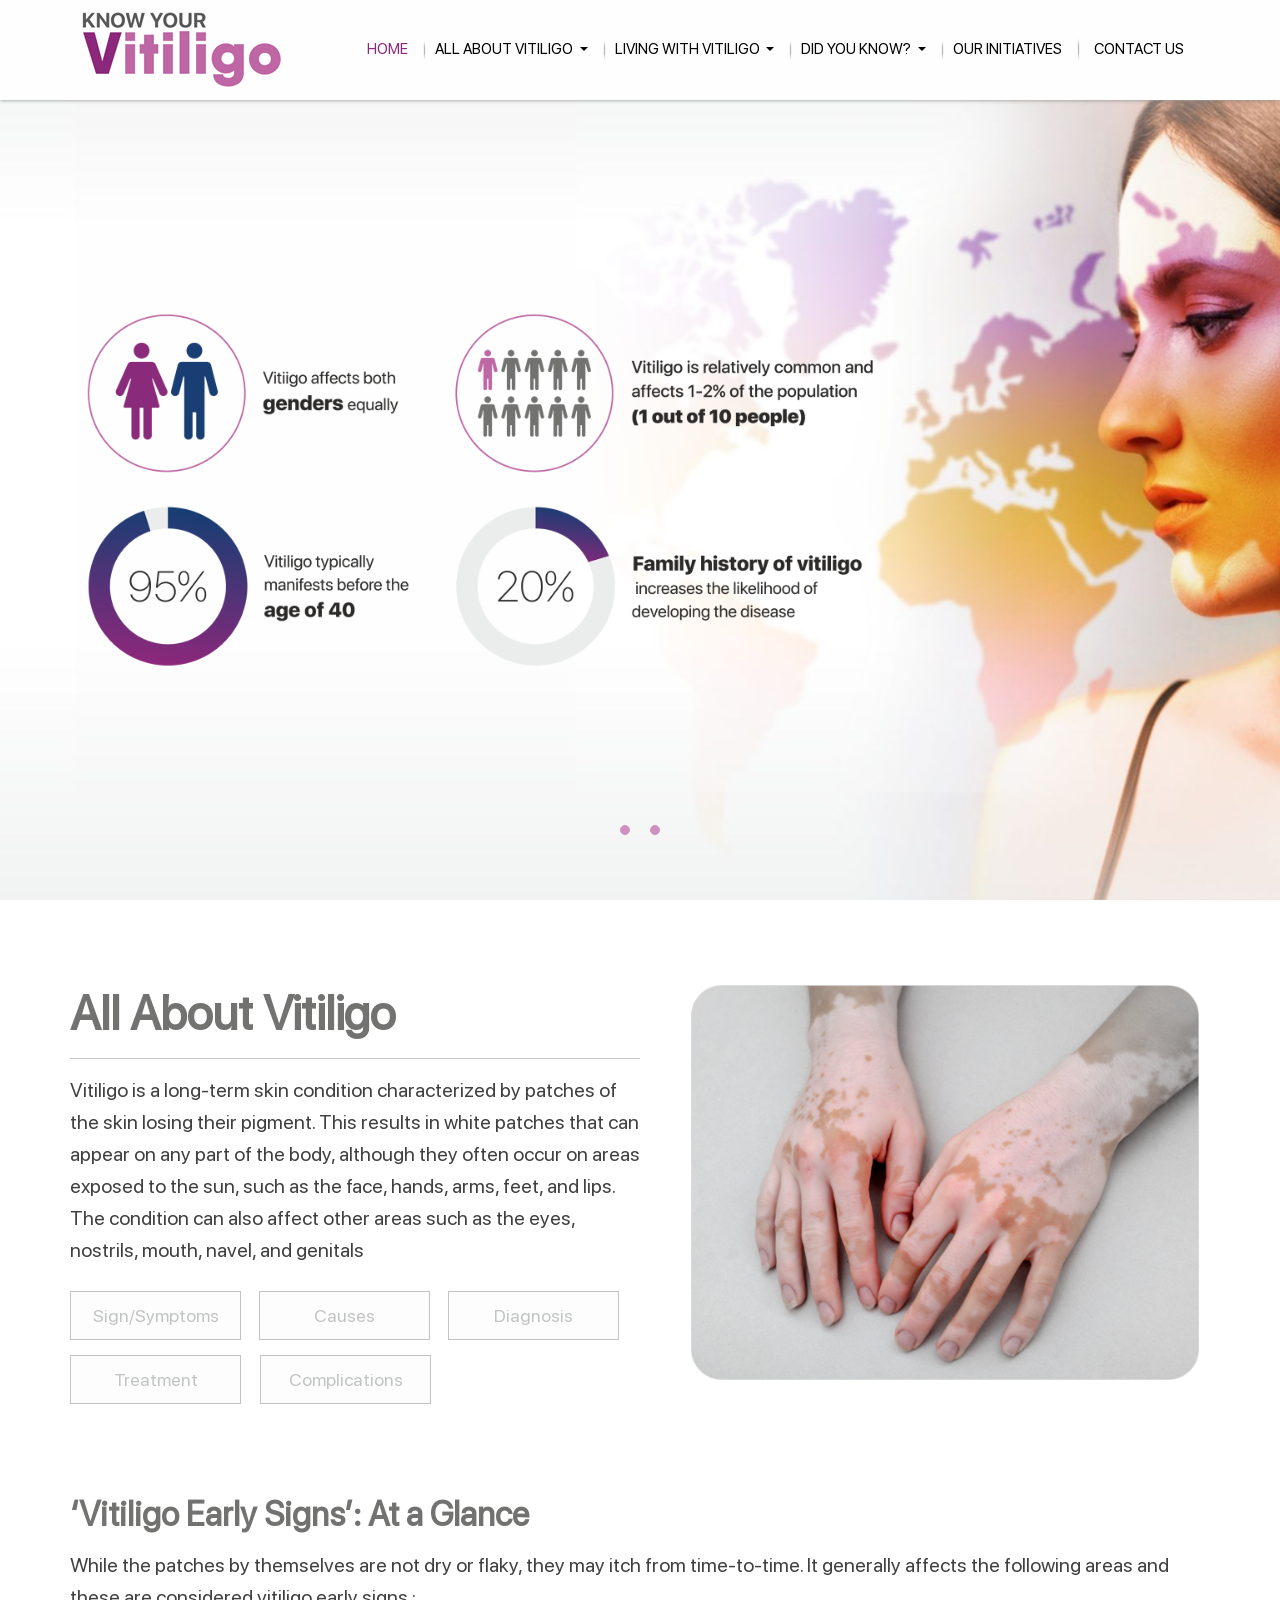
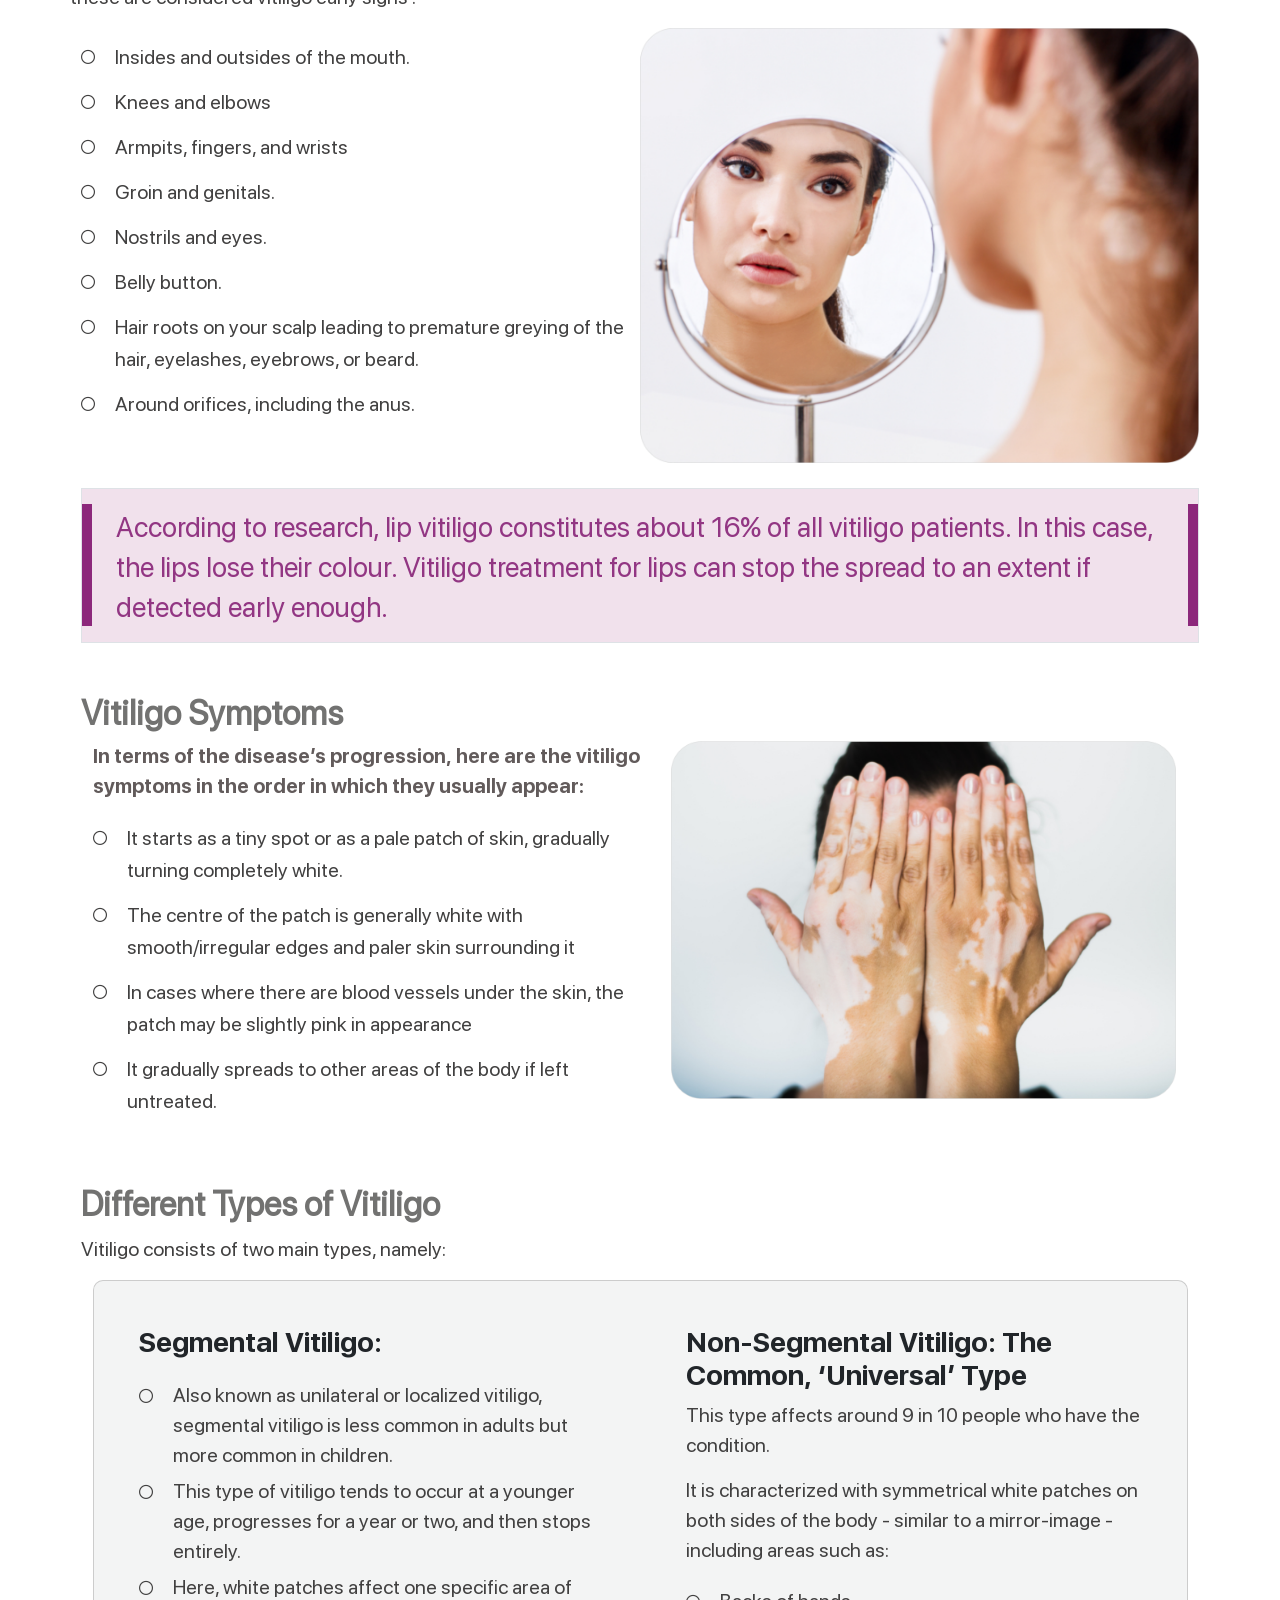
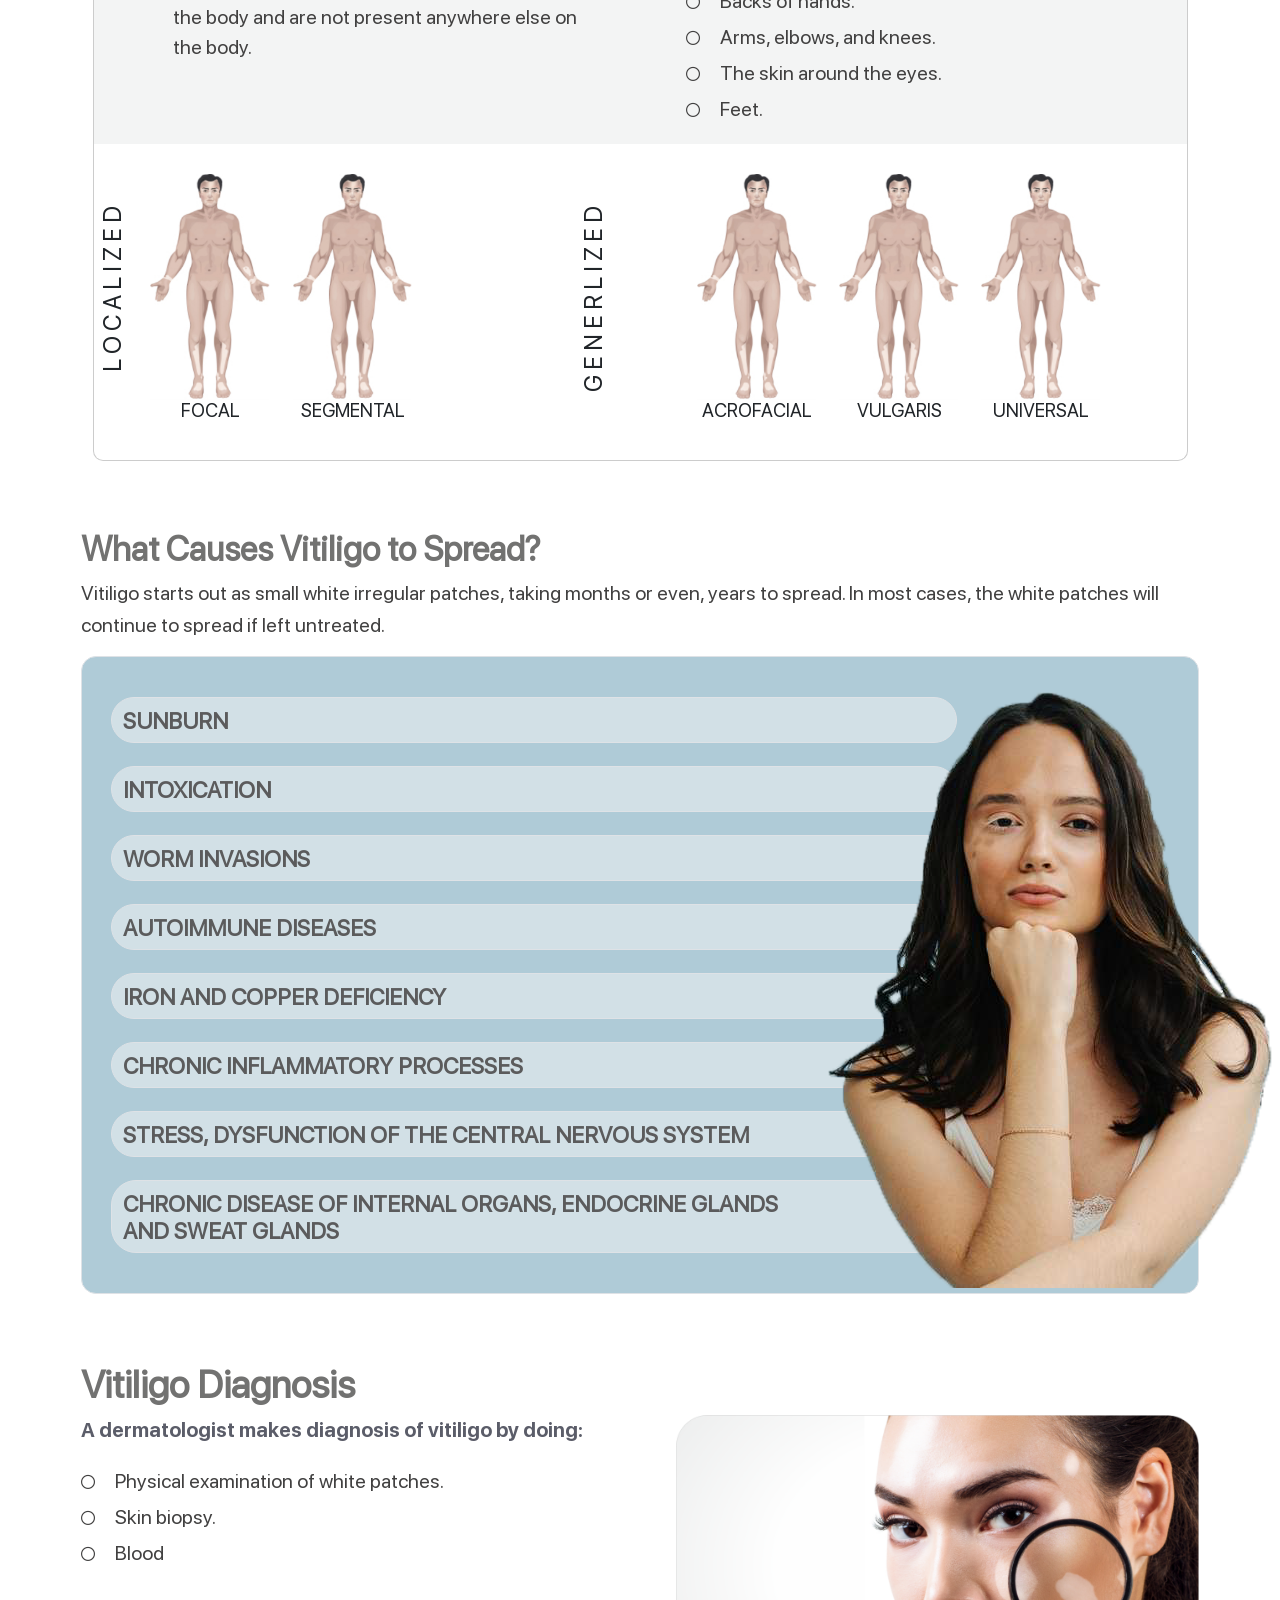
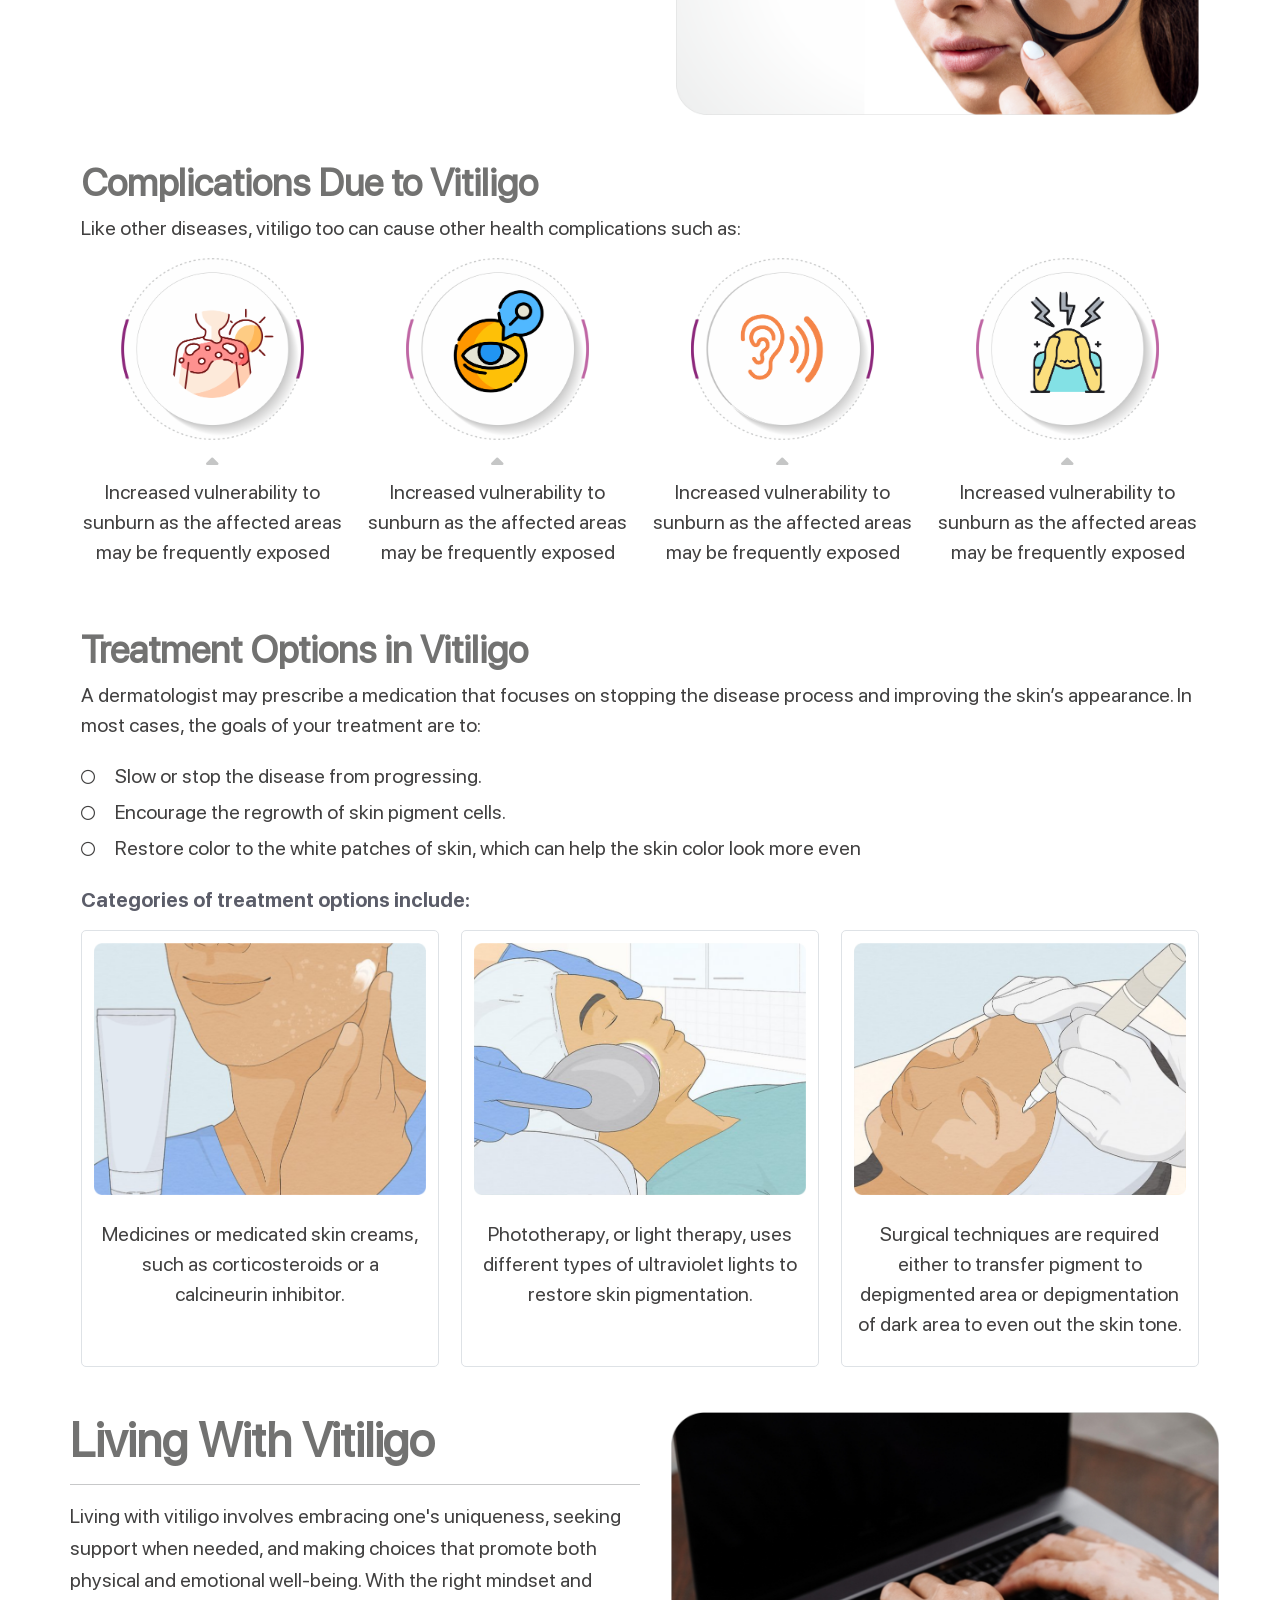
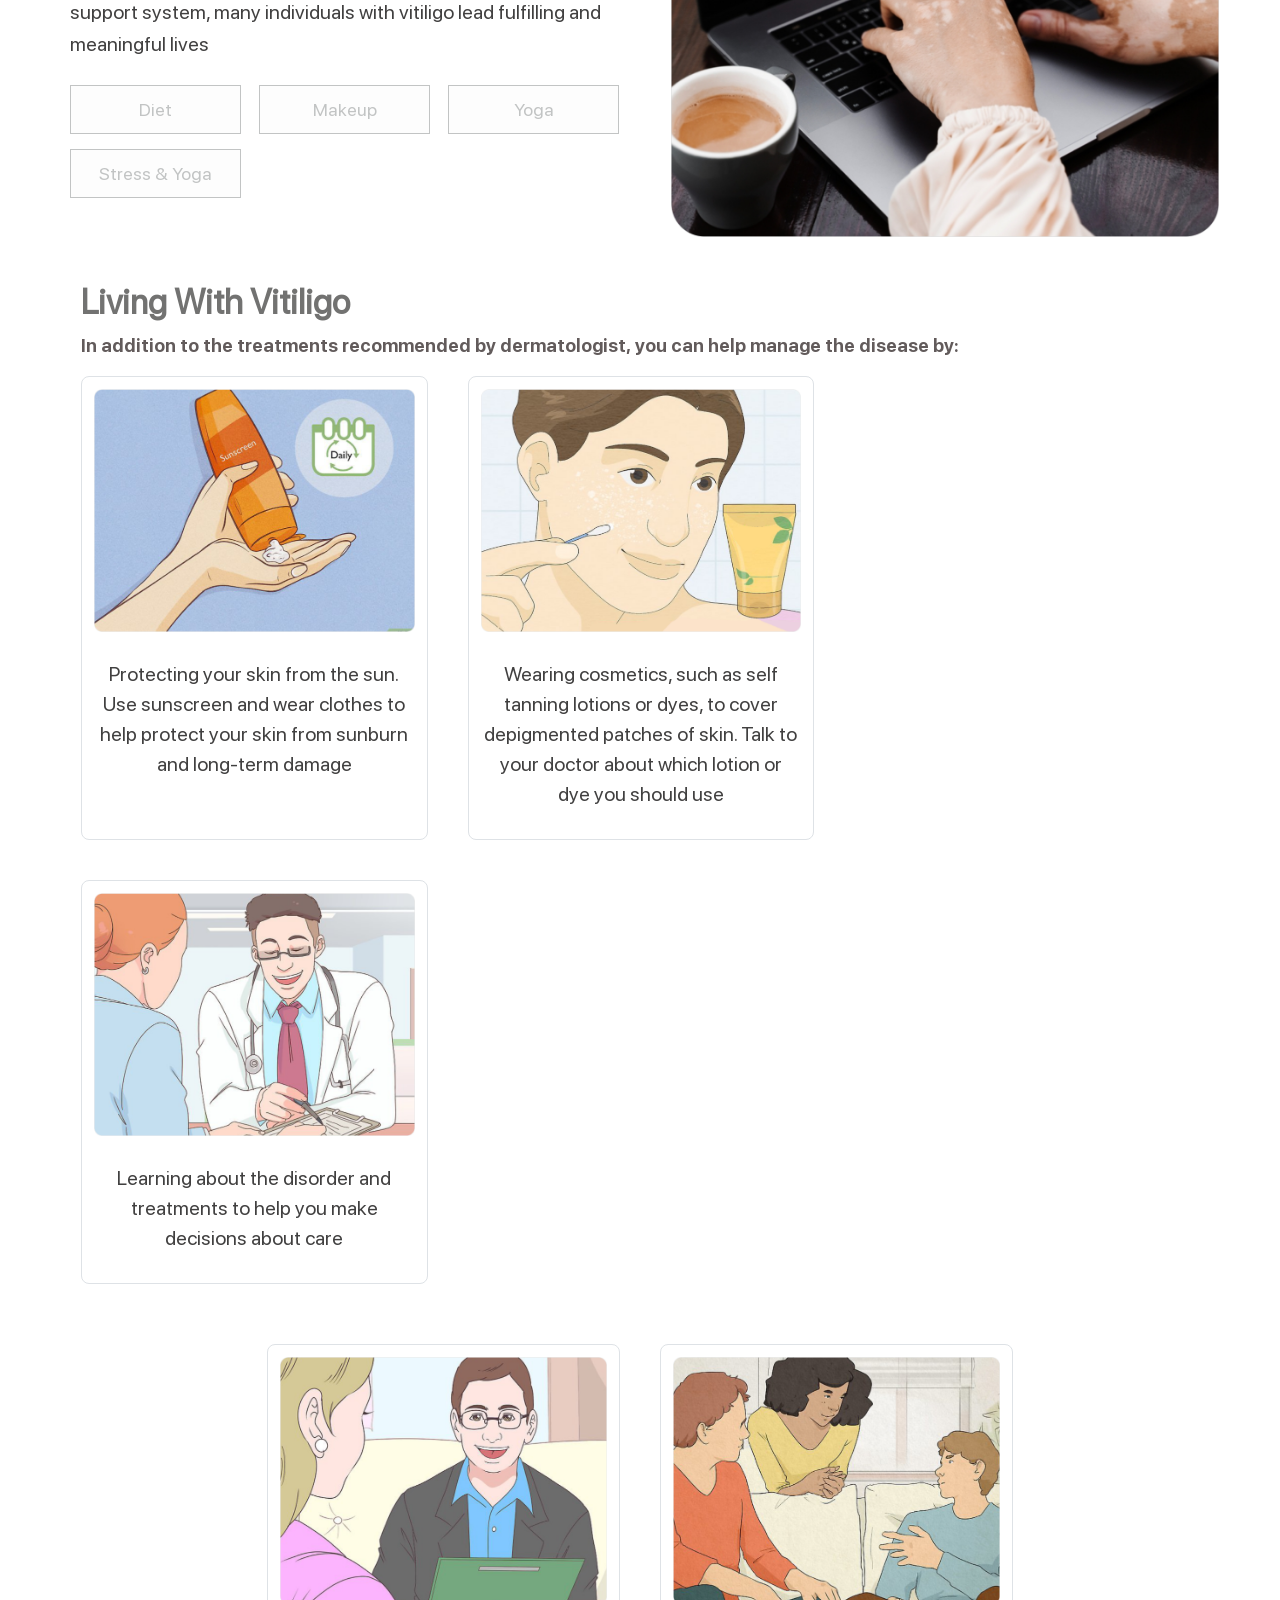
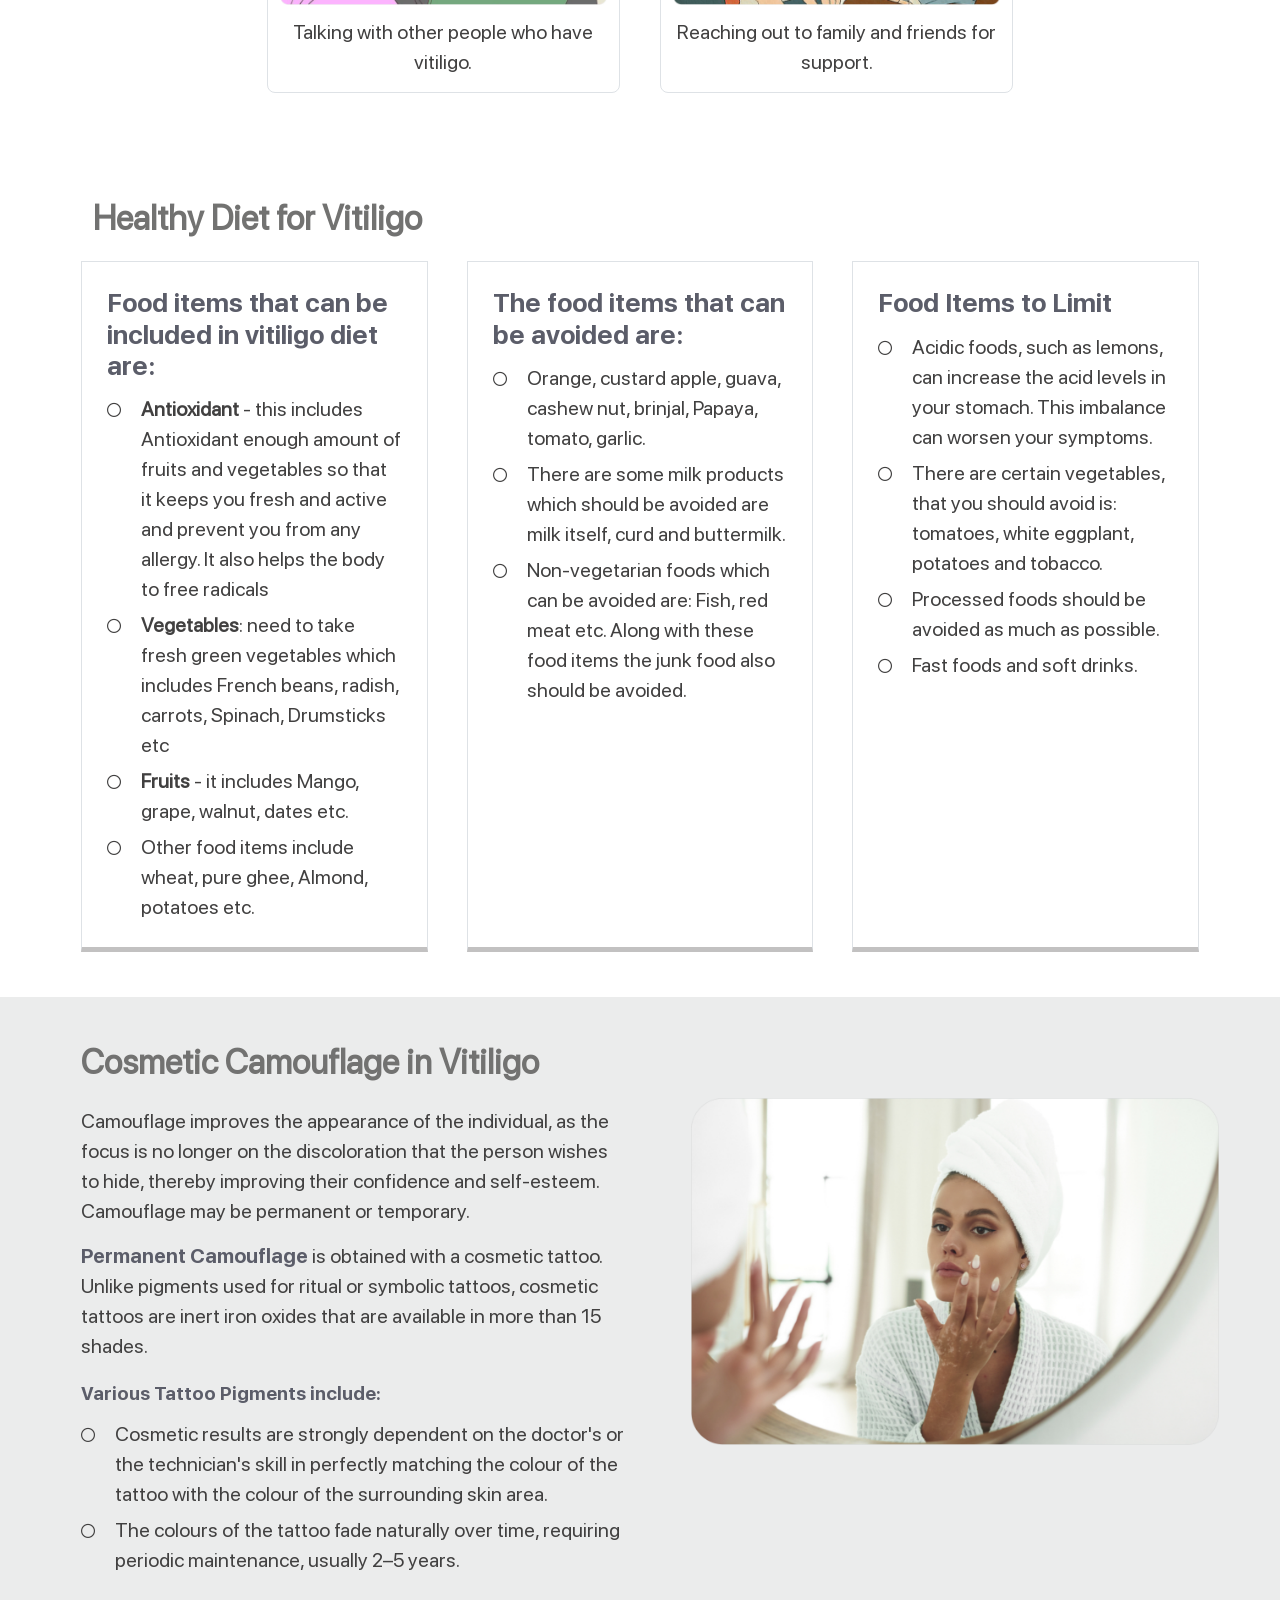
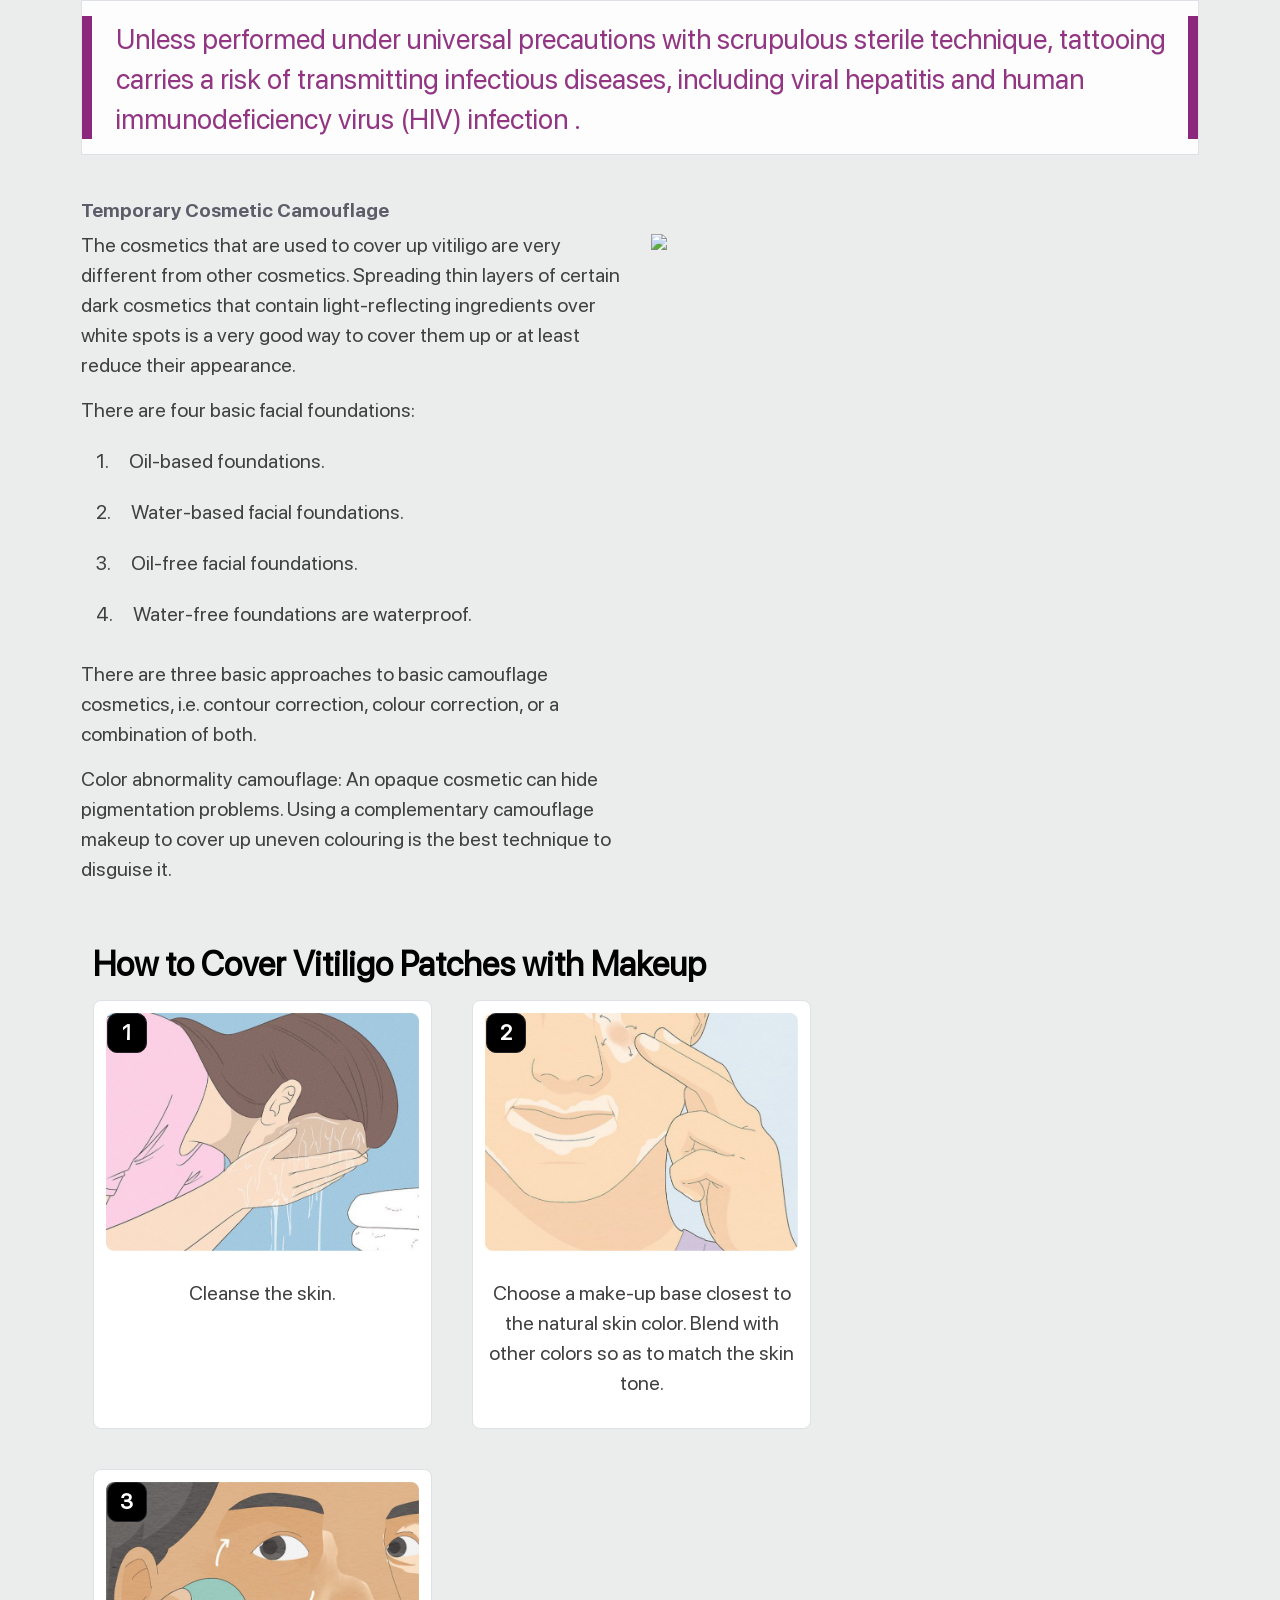
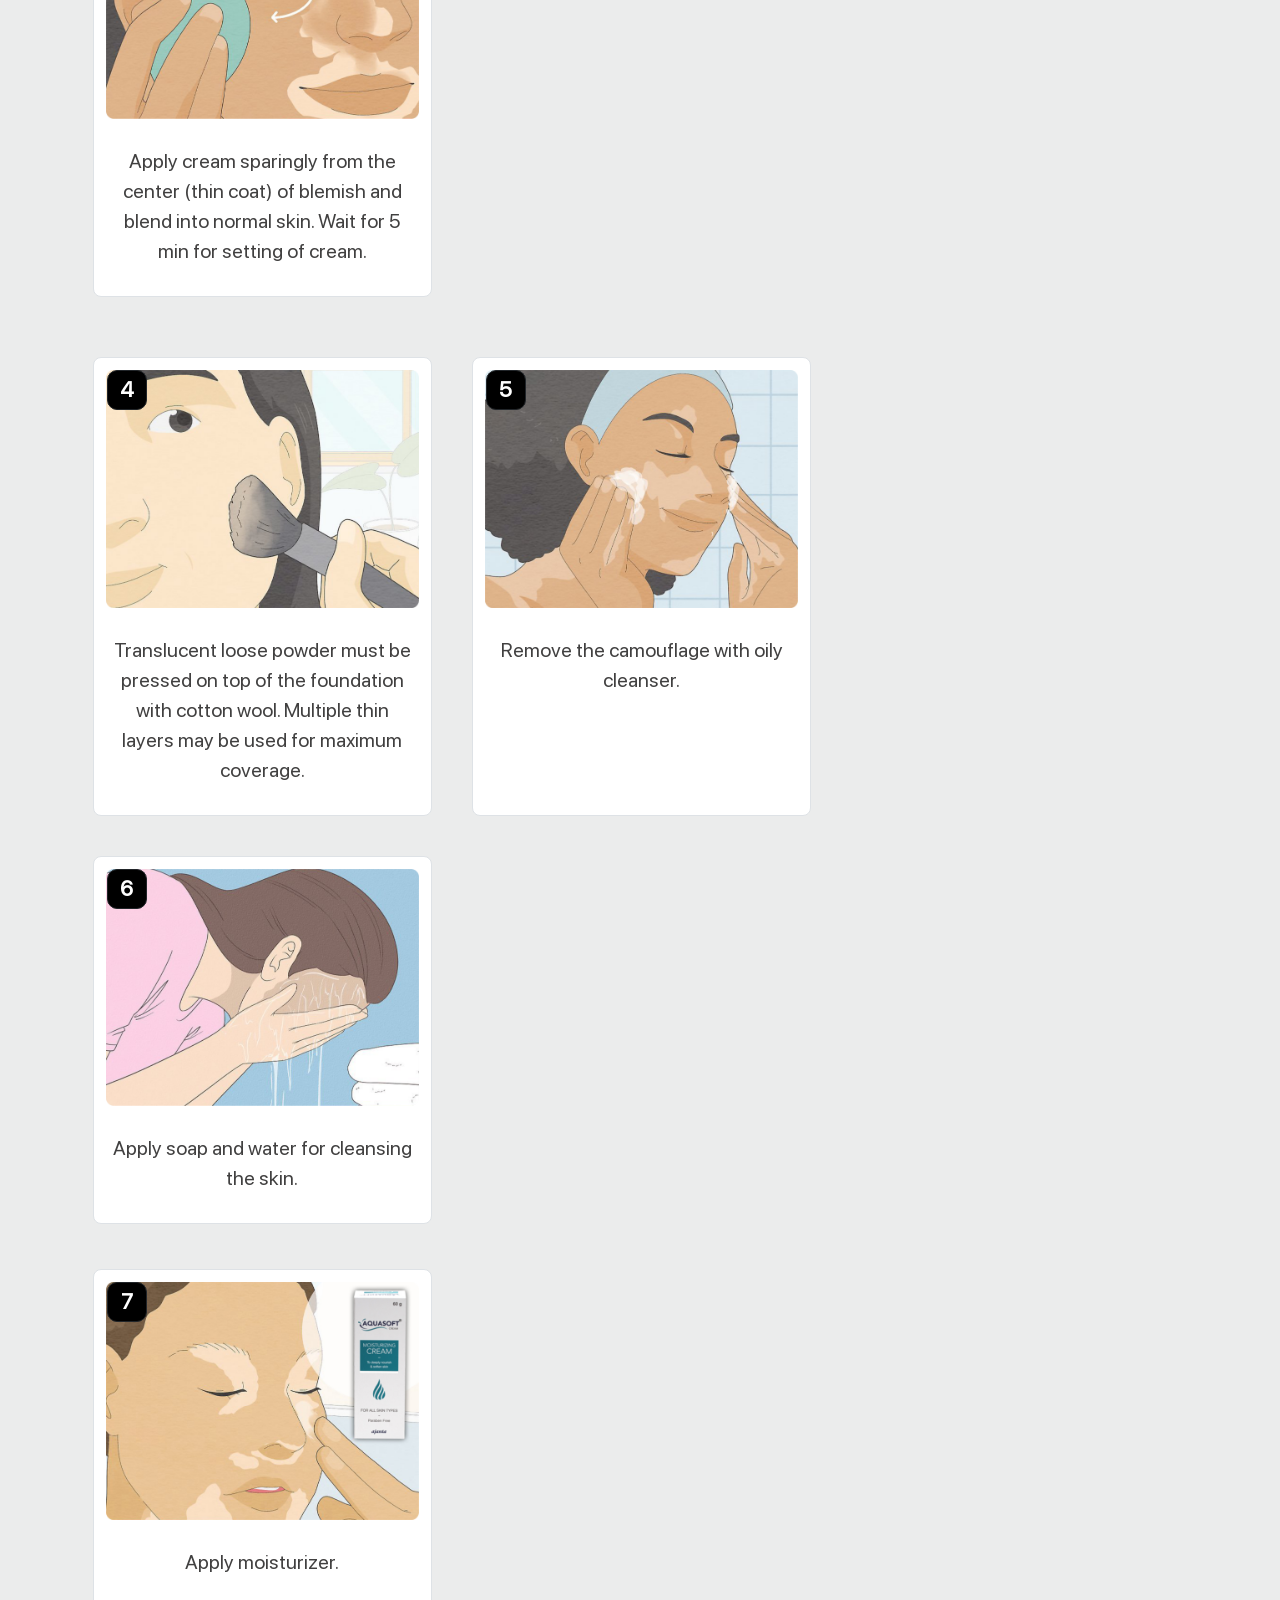
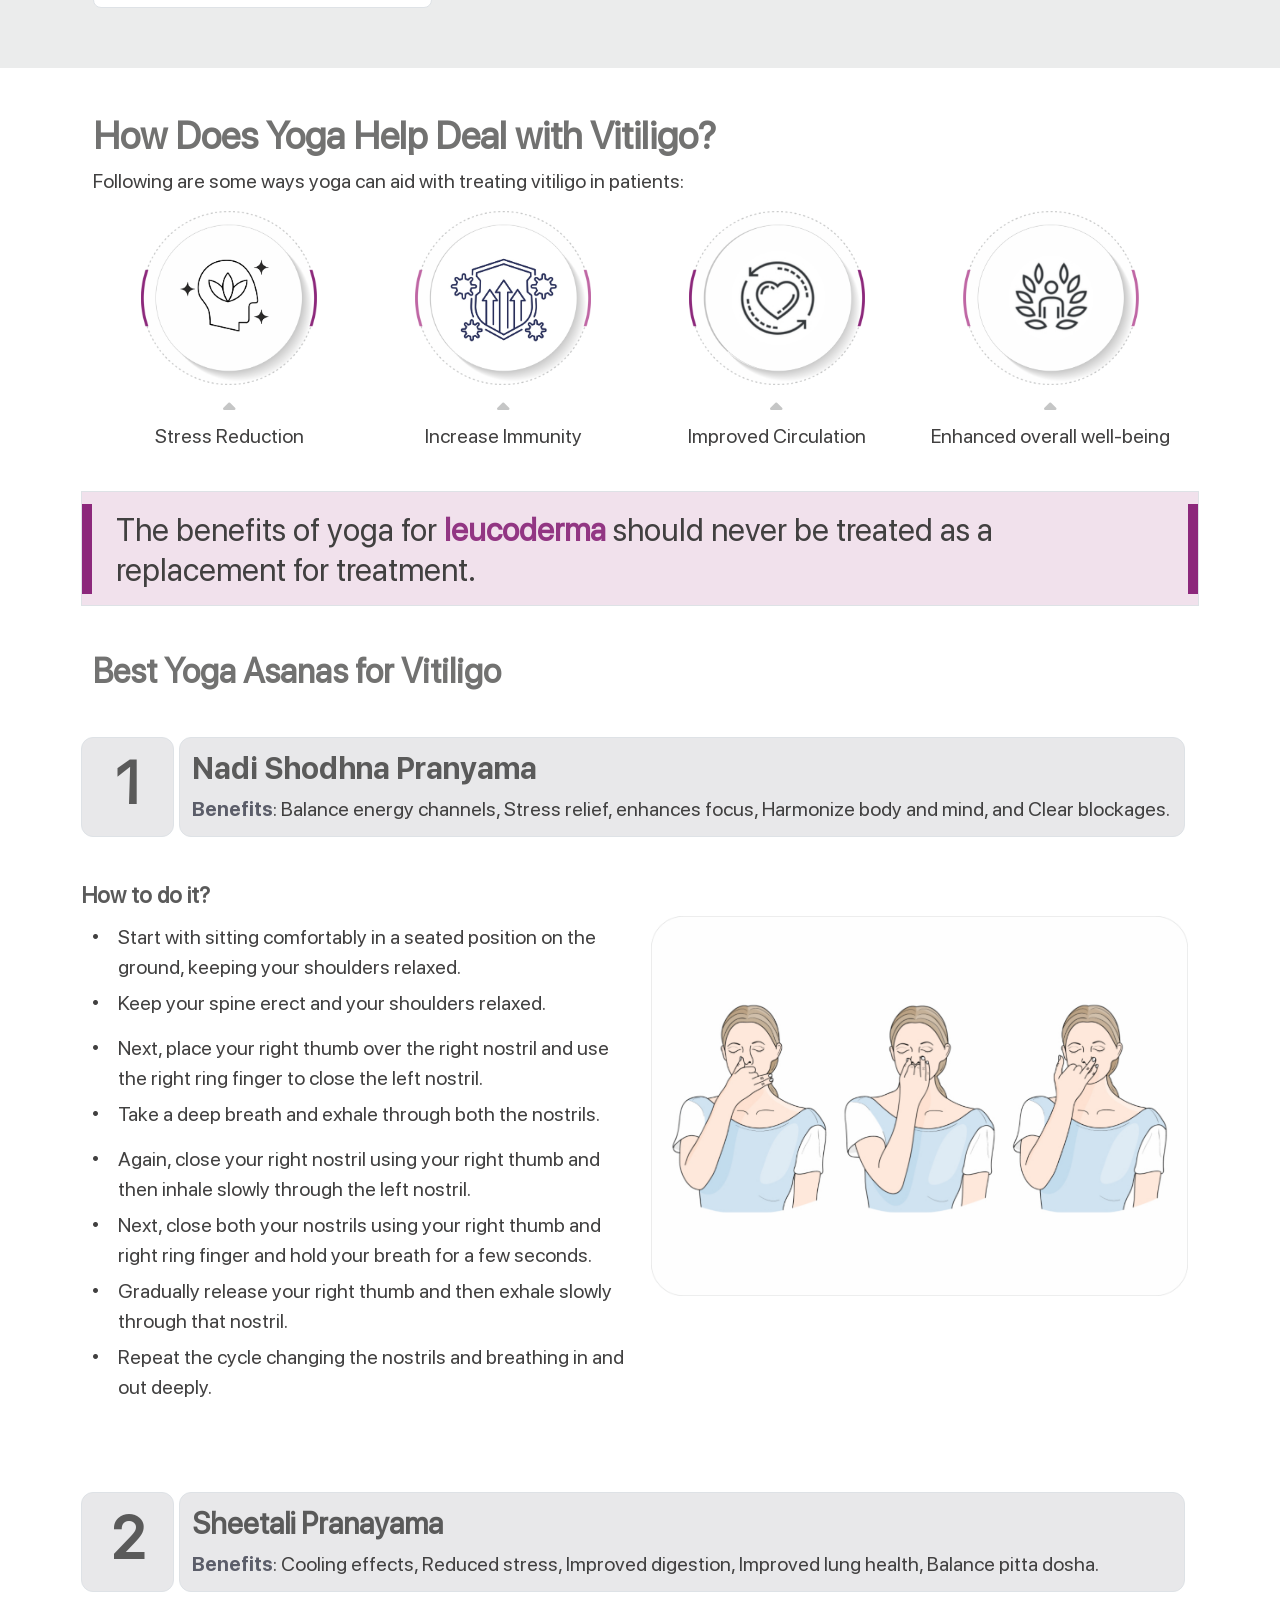
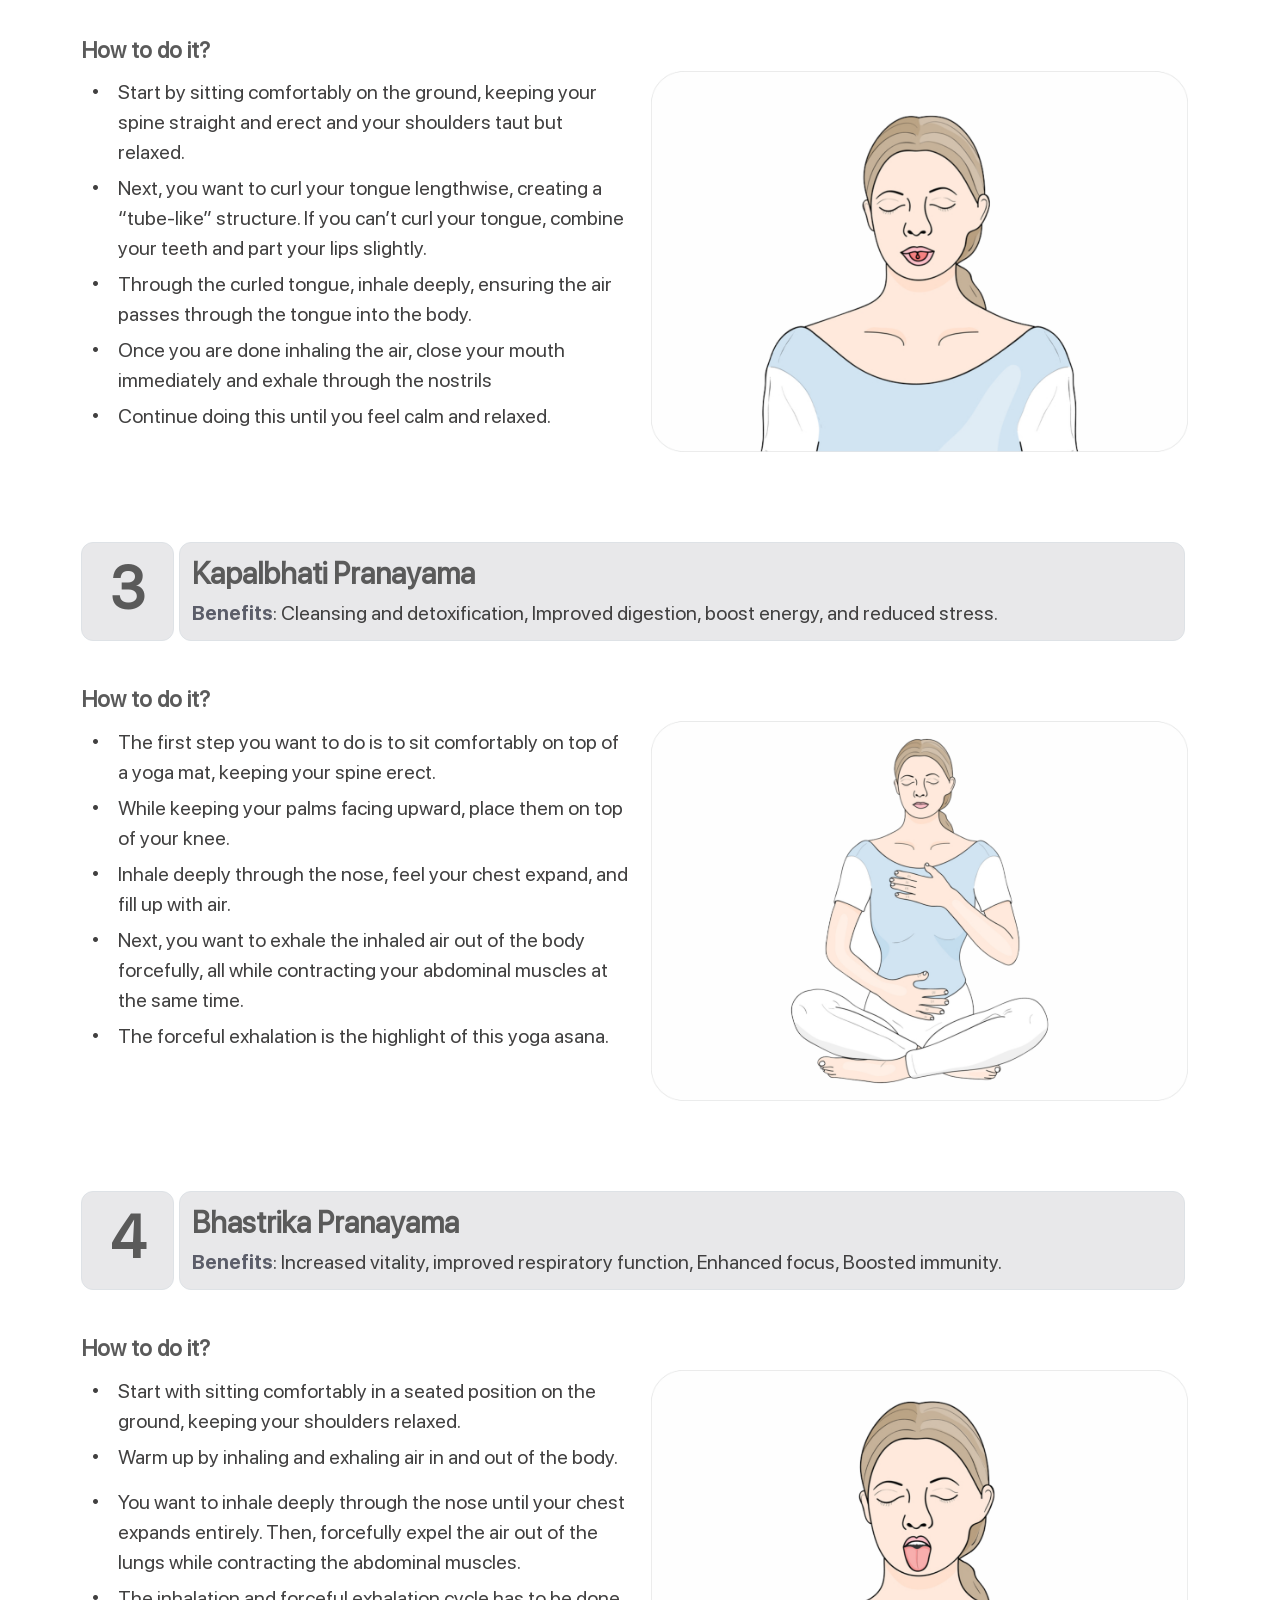
==== commit 8d802e44: "ui fixes" ====
--- a/html/index.html
+++ b/html/index.html
@@ -2359,34 +2359,37 @@
 
                 </div>
 
-                <div class="row justify-content-center paragraph">
-                    <div class="col-lg-6 col-md-11 col-11 col-sm-11">
-                        <p class="paragraph">Other tips for reducing stress include:</p>
-                        <h3 class="text-decoration-underline ">Exercise</h3>
-                        <p>Exercise has been shown to reduce stress levels and improve
-                            overall health. It can also help to boost your mood and improve
-                            your body image.</p>
-
-                        <h3 class="mt-2 text-decoration-underline ">Yoga</h3>
-                        <p>Yoga can help to improve your flexibility, strength, and balance. It
-                            can also be a great way to relax and de-stress.</p>
-
-                        <h3 class="mt-2 text-decoration-underline">Meditation</h3>
-                        <p>Meditation can help to clear your mind and focus on the present
-                            moment. It can also be a great tool for managing stress and
-                            anxiety.</p>
-
-                        <h3 class="mt-2 text-decoration-underline">Relaxation Techniques</h3>
-                        <p>There are many relaxation techniques that can help to reduce
-                            stress. Try deep breathing exercises, progressive muscle
-                            relaxation, or mindfulness meditation.
-                        </p>
-                    </div>
-                    <div class="col-lg-6 col-md-11 col-11 col-sm-11">
-                        <img src="assets/img/Tips for Reducing Stress in Vitiligo Patients.png"
-                            class="img-fluid mt-5" />
-                    </div>
-                </div>
+                <div class="col-12">
+                    <div class="row justify-content-center paragraph">
+                        <div class="col-lg-6 col-md-11 col-11 col-sm-11">
+                            <p class="paragraph">Other tips for reducing stress include:</p>
+                            <h3 class="text-decoration-underline ">Exercise</h3>
+                            <p>Exercise has been shown to reduce stress levels and improve
+                                overall health. It can also help to boost your mood and improve
+                                your body image.</p>
+
+                            <h3 class="mt-2 text-decoration-underline ">Yoga</h3>
+                            <p>Yoga can help to improve your flexibility, strength, and balance. It
+                                can also be a great way to relax and de-stress.</p>
+
+                            <h3 class="mt-2 text-decoration-underline">Meditation</h3>
+                            <p>Meditation can help to clear your mind and focus on the present
+                                moment. It can also be a great tool for managing stress and
+                                anxiety.</p>
+
+                            <h3 class="mt-2 text-decoration-underline">Relaxation Techniques</h3>
+                            <p>There are many relaxation techniques that can help to reduce
+                                stress. Try deep breathing exercises, progressive muscle
+                                relaxation, or mindfulness meditation.
+                            </p>
+                        </div>
+                        <div class="col-lg-6 col-md-11 col-11 col-sm-11">
+                            <img src="assets/img/Tips for Reducing Stress in Vitiligo Patients.png"
+                                 class="img-fluid mt-5" />
+                        </div>
+                    </div>
+                </div>
+
             </div>
 
         </div>
@@ -2747,7 +2750,8 @@
                                 and ingenuity of doctors</p>
 
                             <div class="btn  m-4">
-                                <button class="btn border"> Download</button>
+                                <a  class="btn border" href="./assets/img/VitligoBooklet.pdf" download>Download</a>
+                               <!-- <button class="btn border"> Download</button>-->
                             </div>
                         </div>
                     </div>
--- a/html/assets/css/style.css
+++ b/html/assets/css/style.css
@@ -1190,14 +1190,7 @@
   justify-content: center;
   align-items: center;
 }
-@media (max-width:1025px){
-  .swiper-button-prev{
-    left: 13px;
-  }
-  .swiper-button-next{
-    right: 5px;
-  }
-}
+
 
 .swiper-button-prev::after {
   display: none;
@@ -1329,7 +1322,7 @@
 
   form label {
     color: #6e6e6d;
-    font-size: 12px;
+    font-size: 15px;
     text-transform: none;
   }
 
@@ -1388,7 +1381,11 @@
   border: 1px solid #ccc;
   border-radius: 4px;
   box-sizing: border-box;
-  font-size: 15px;
+  font-size: 18px;
+}
+form input::placeholder,
+form textarea::placeholder {
+color: #ccc;
 }
 
 
@@ -2267,7 +2264,7 @@
 .mySwiper2 .btn {
 padding: 0;
 }
-.mySwiper2 .btn button.btn {
+.mySwiper2 .btn button.btn, .mySwiper2 .btn a.btn {
   border-radius: 0;
   padding: 7px 35px;
   font-size: 18px;
@@ -2697,6 +2694,9 @@
   }
 }
 
+.contactFormOverlay .modal-dialog{
+  max-width: 475px;
+}
 
 .contactFormOverlay .modal-content{
   padding: 30px;
@@ -2714,7 +2714,7 @@
   font-size: 26px;
 }
 .contactFormOverlay .popup-content p{
-  font-size: 15px;
+  font-size: 20px;
 }
 
 .contactFormOverlay .popup-content .close_btn{
@@ -2725,7 +2725,7 @@
 .contactFormOverlay .popup-content .close_btn .close{
   height: 35px;
   width: 35px;
-  font-size: 25px;
+  font-size: 21px;
 }
 
 
@@ -2998,6 +2998,14 @@
 
 }
 
+@media (max-width:1660px){
+  #initiative .swiper-button-prev{
+    left: 13px;
+  }
+  #initiative .swiper-button-next{
+    right: 5px;
+  }
+}
 
 @media (max-width: 1400px){
   header nav.navBarNew .container .navbar-collapse li a img{
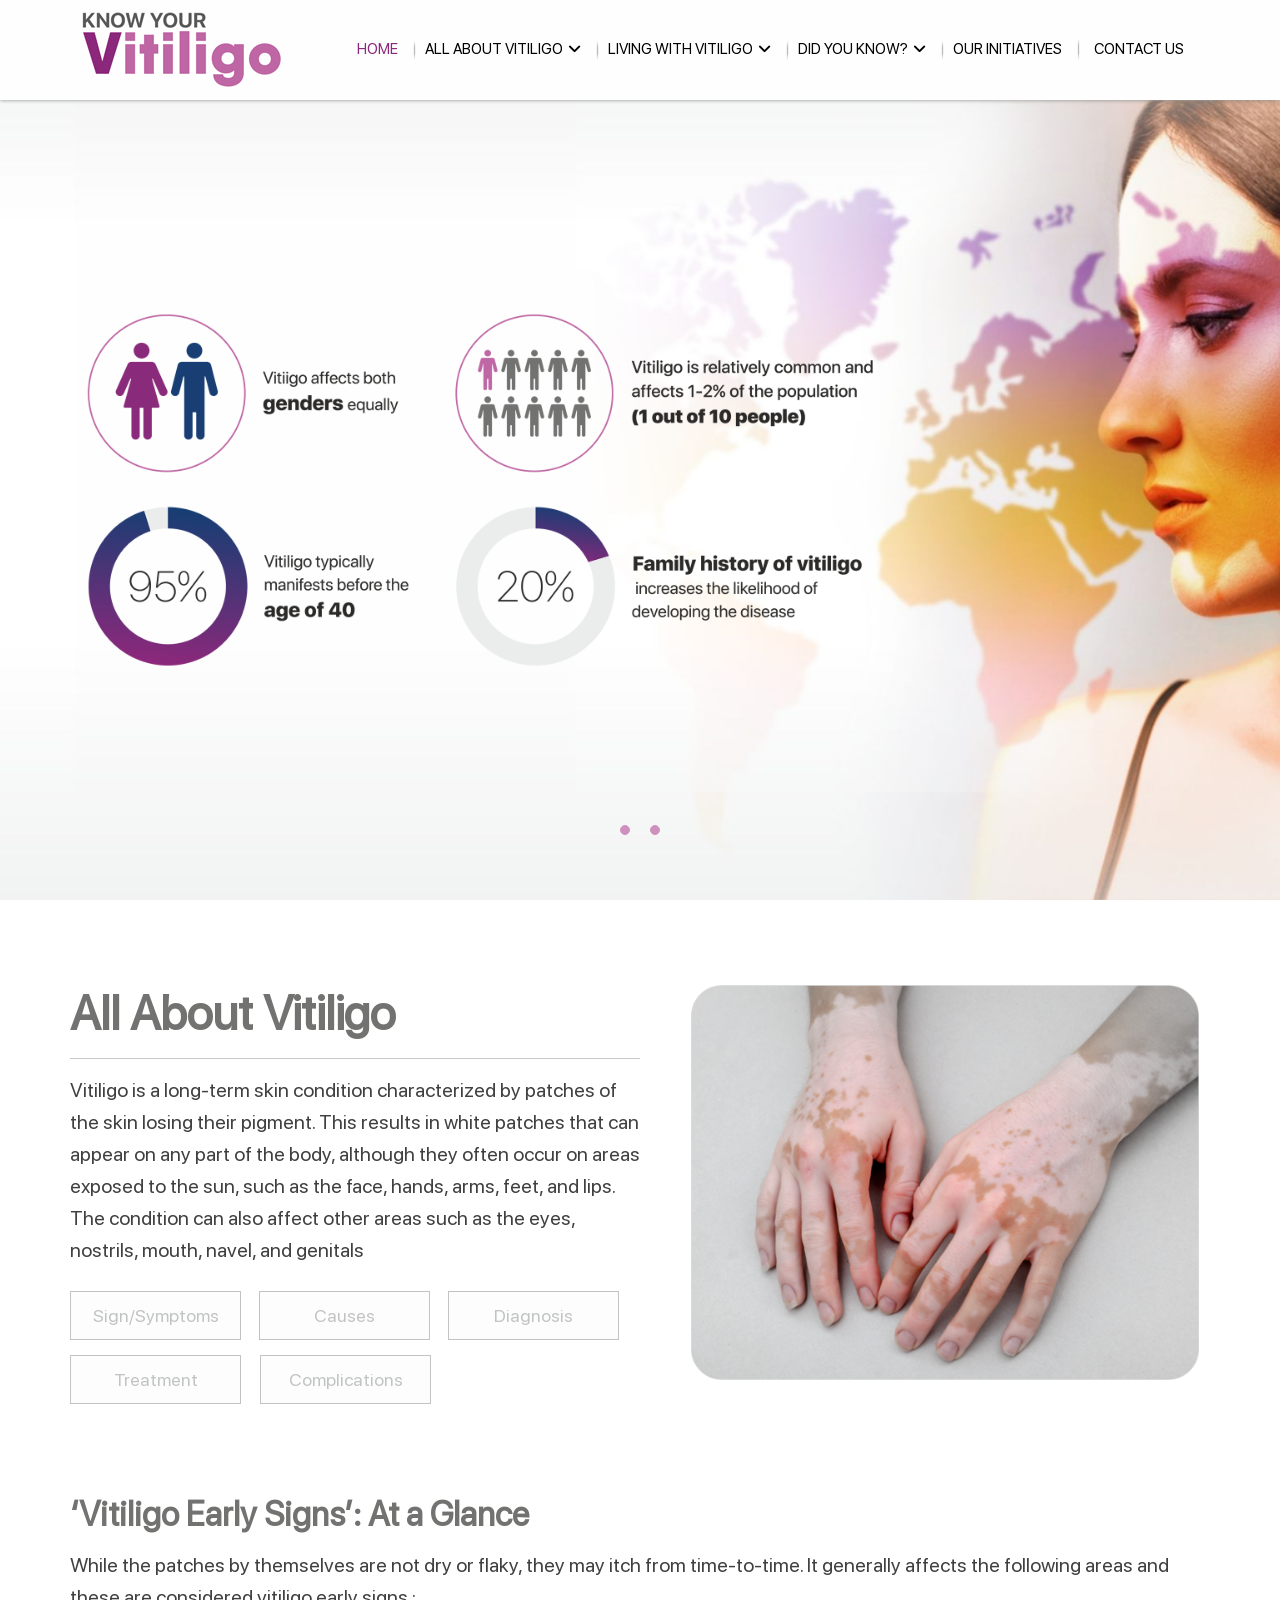
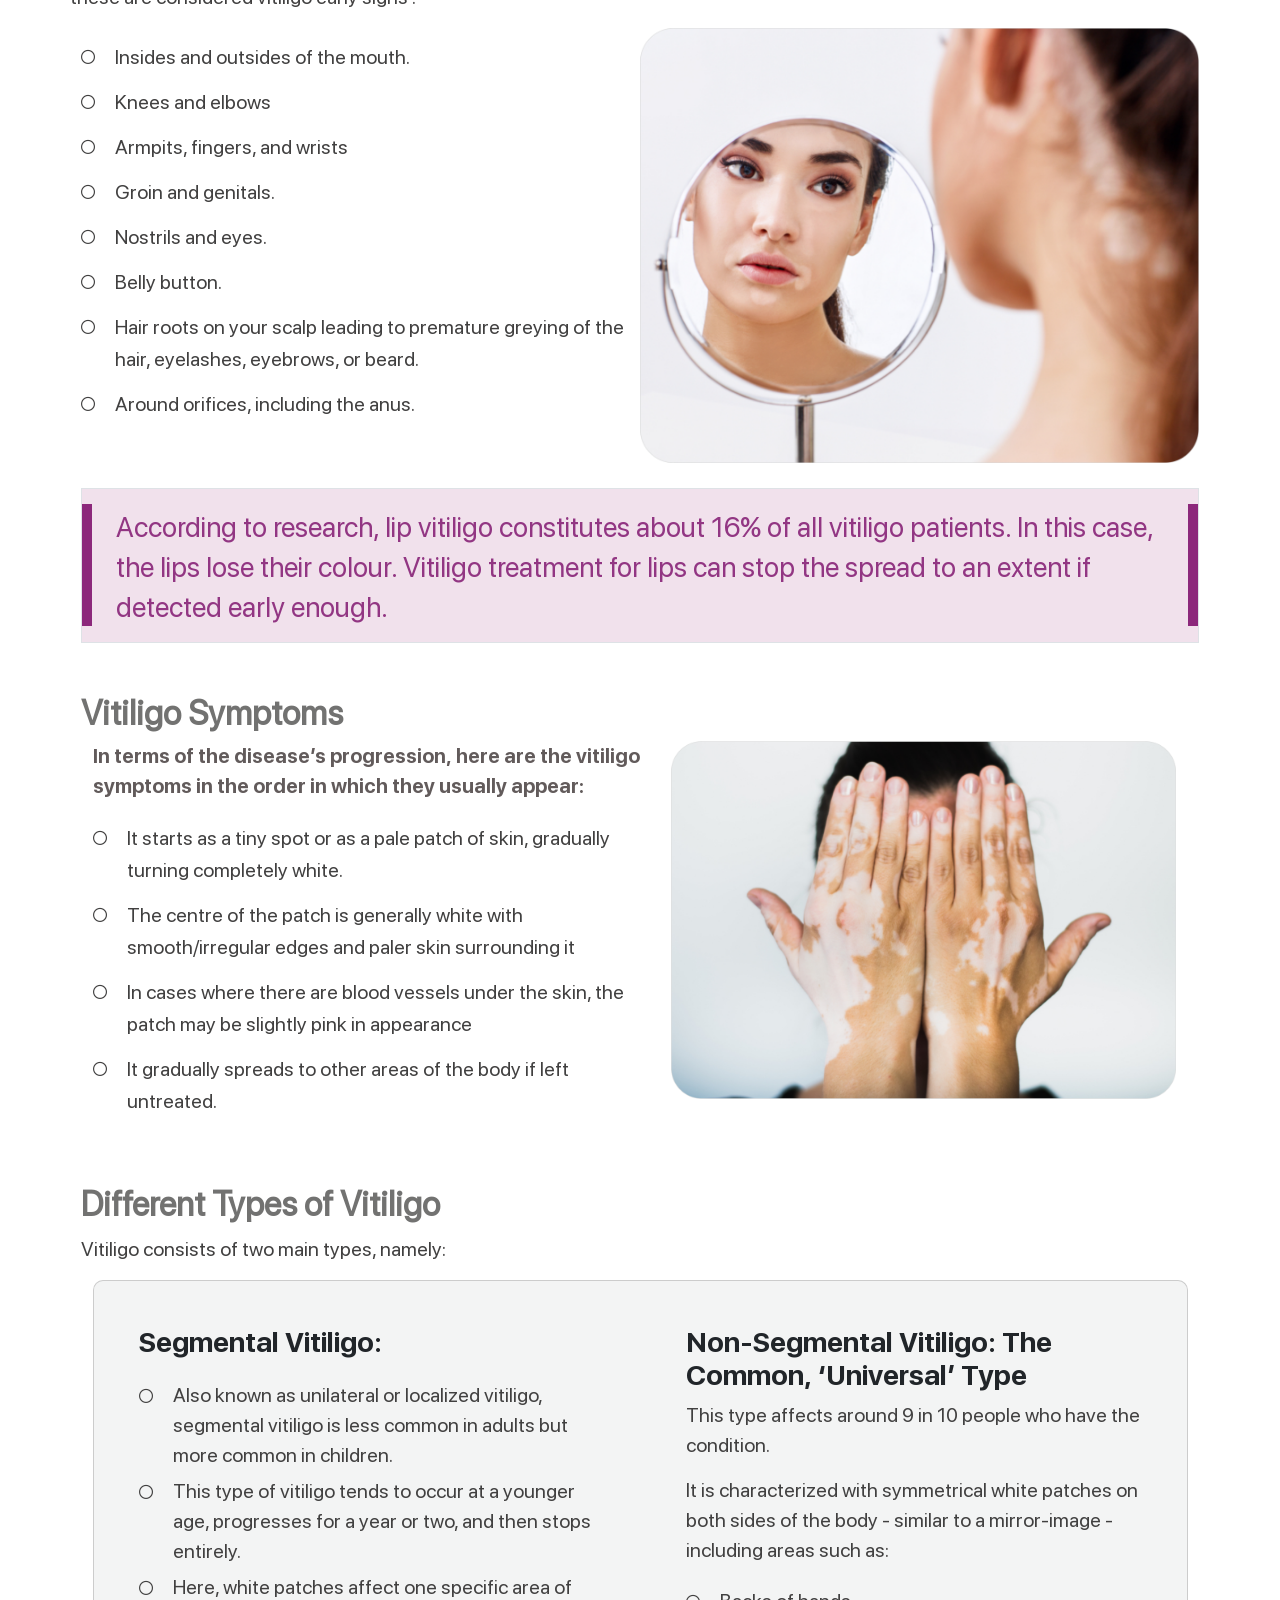
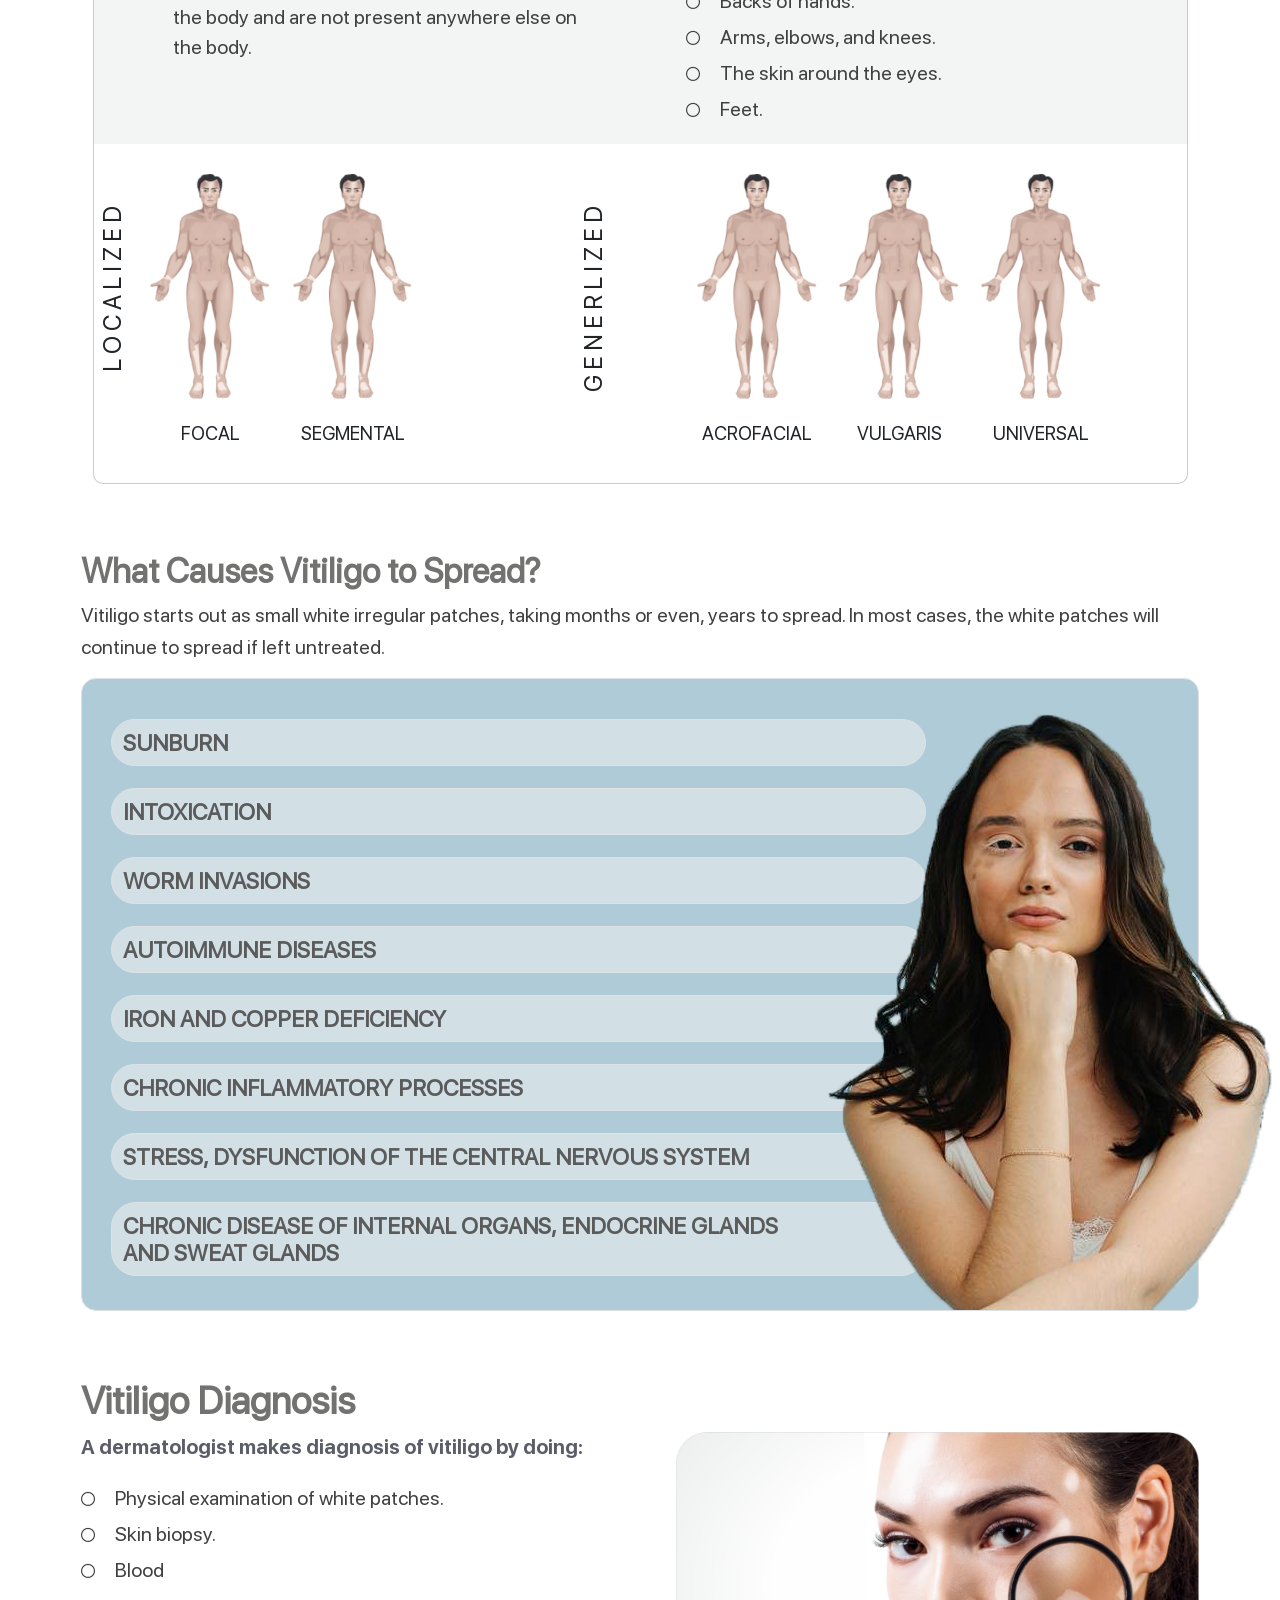
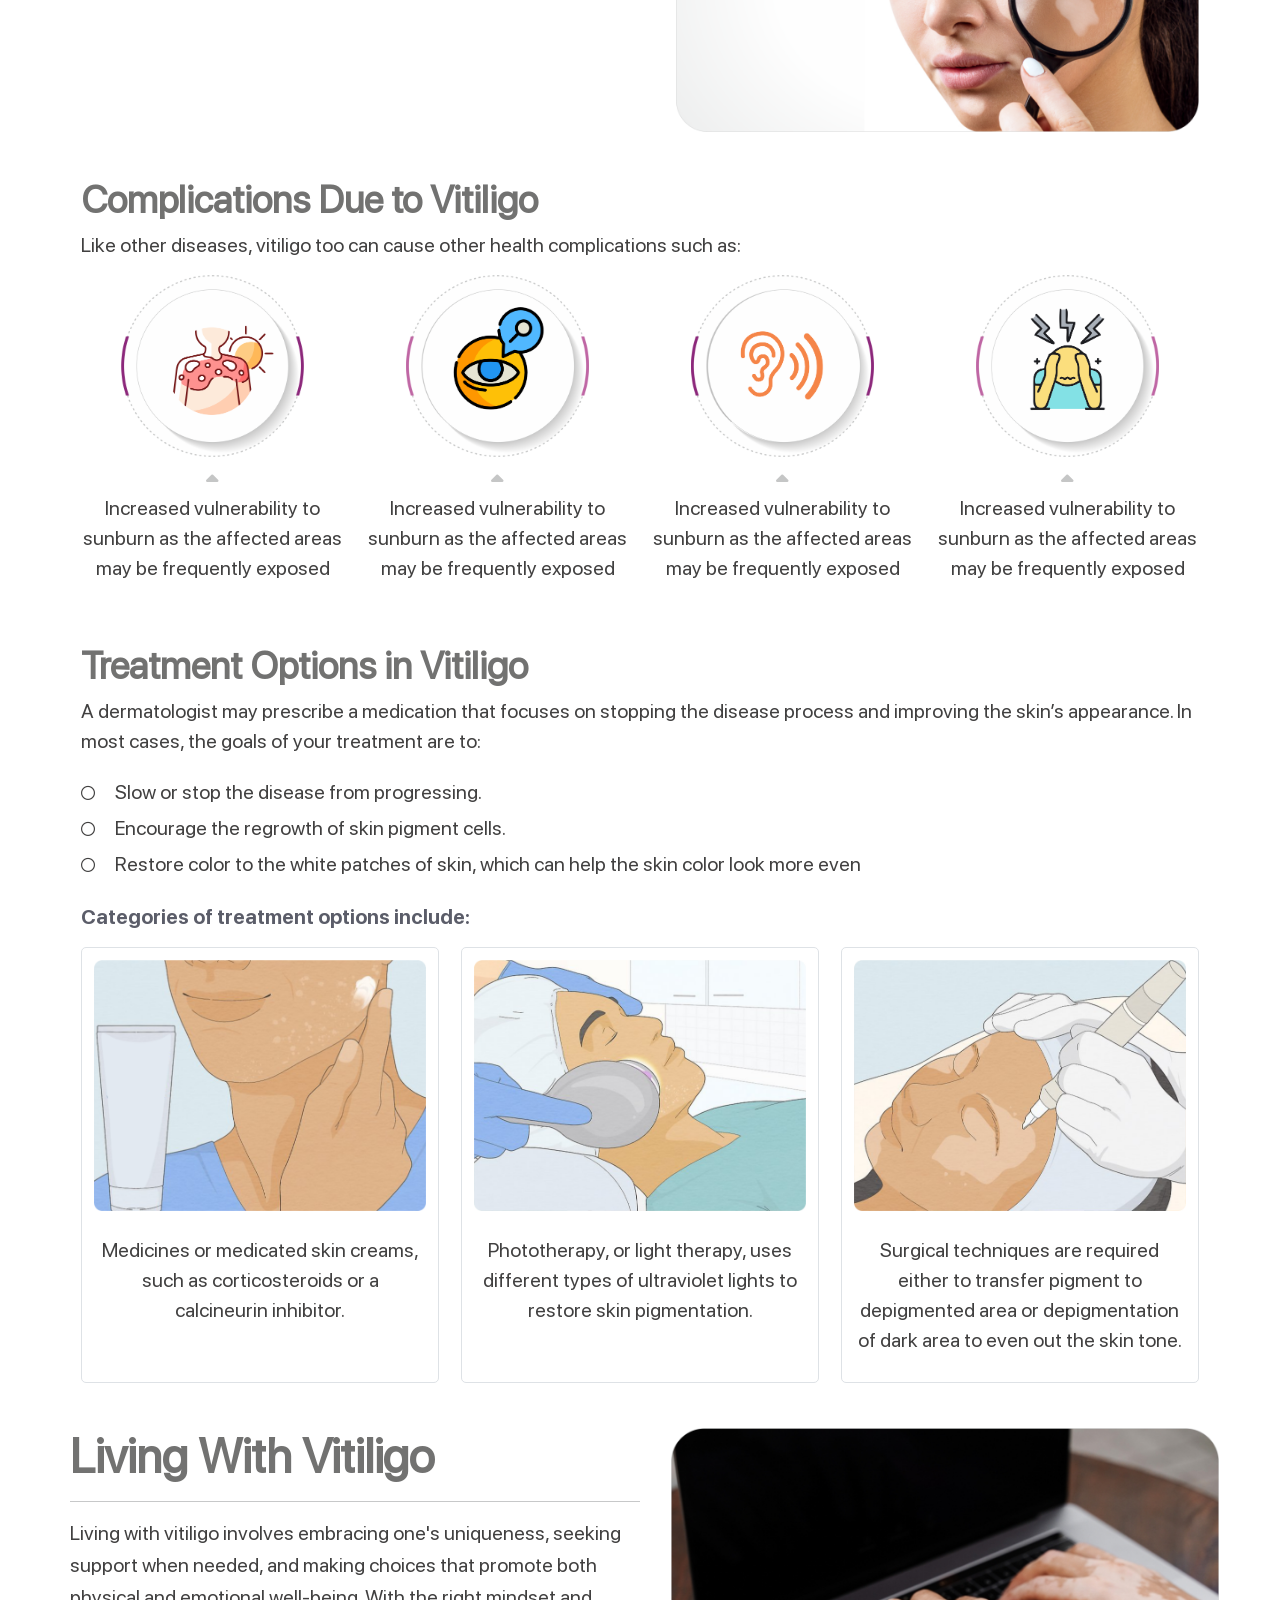
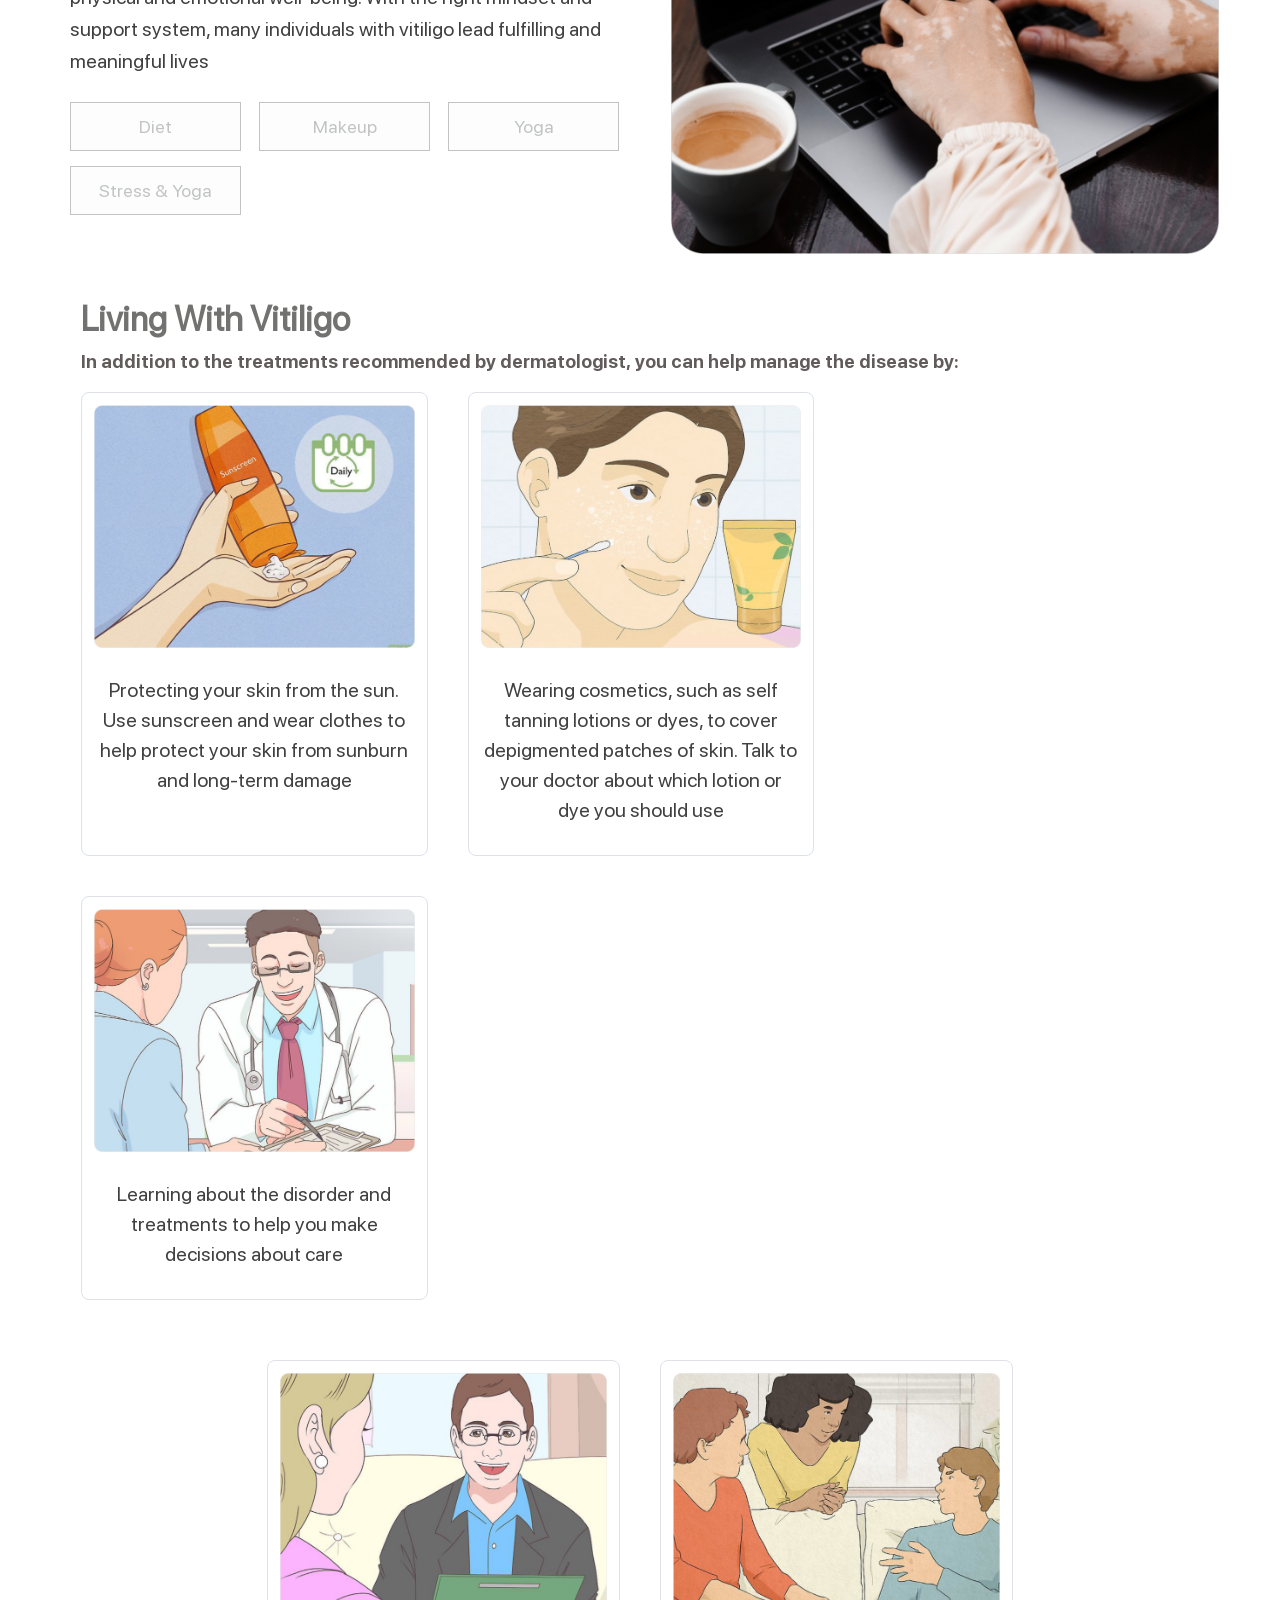
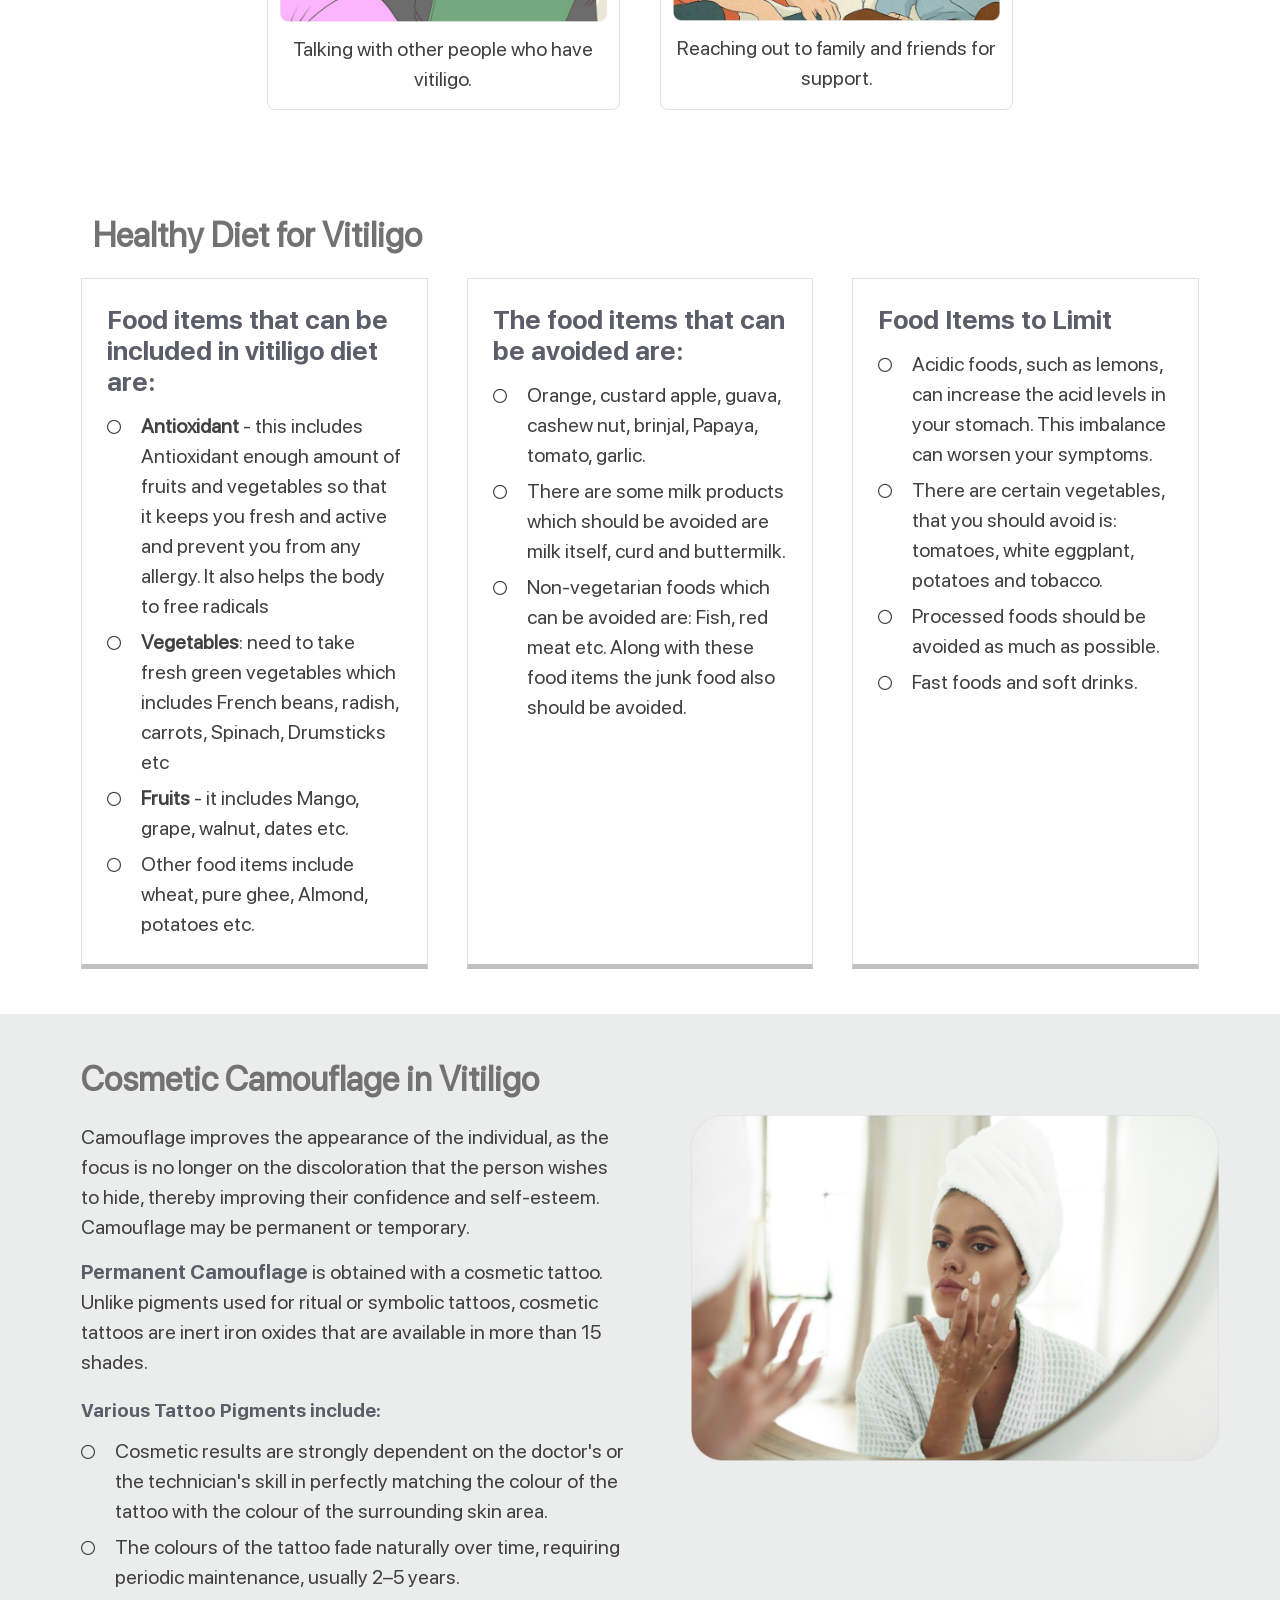
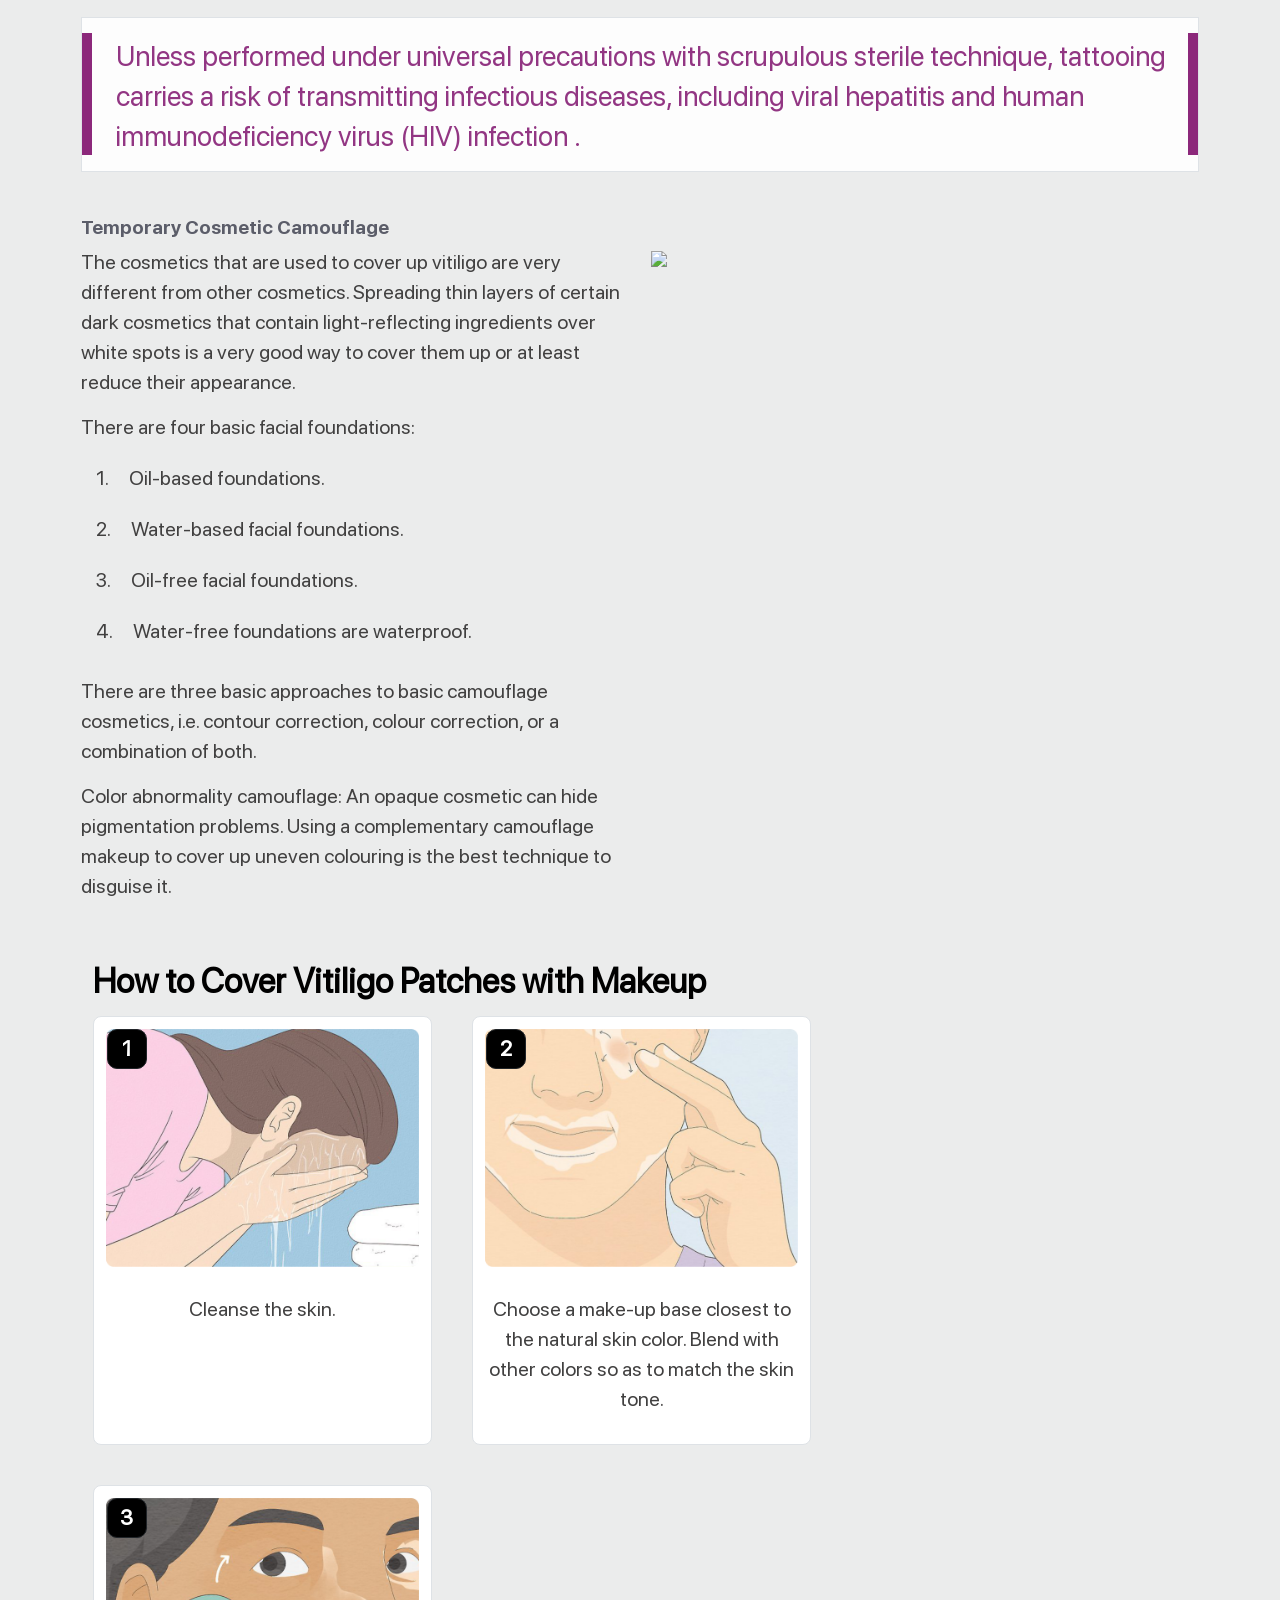
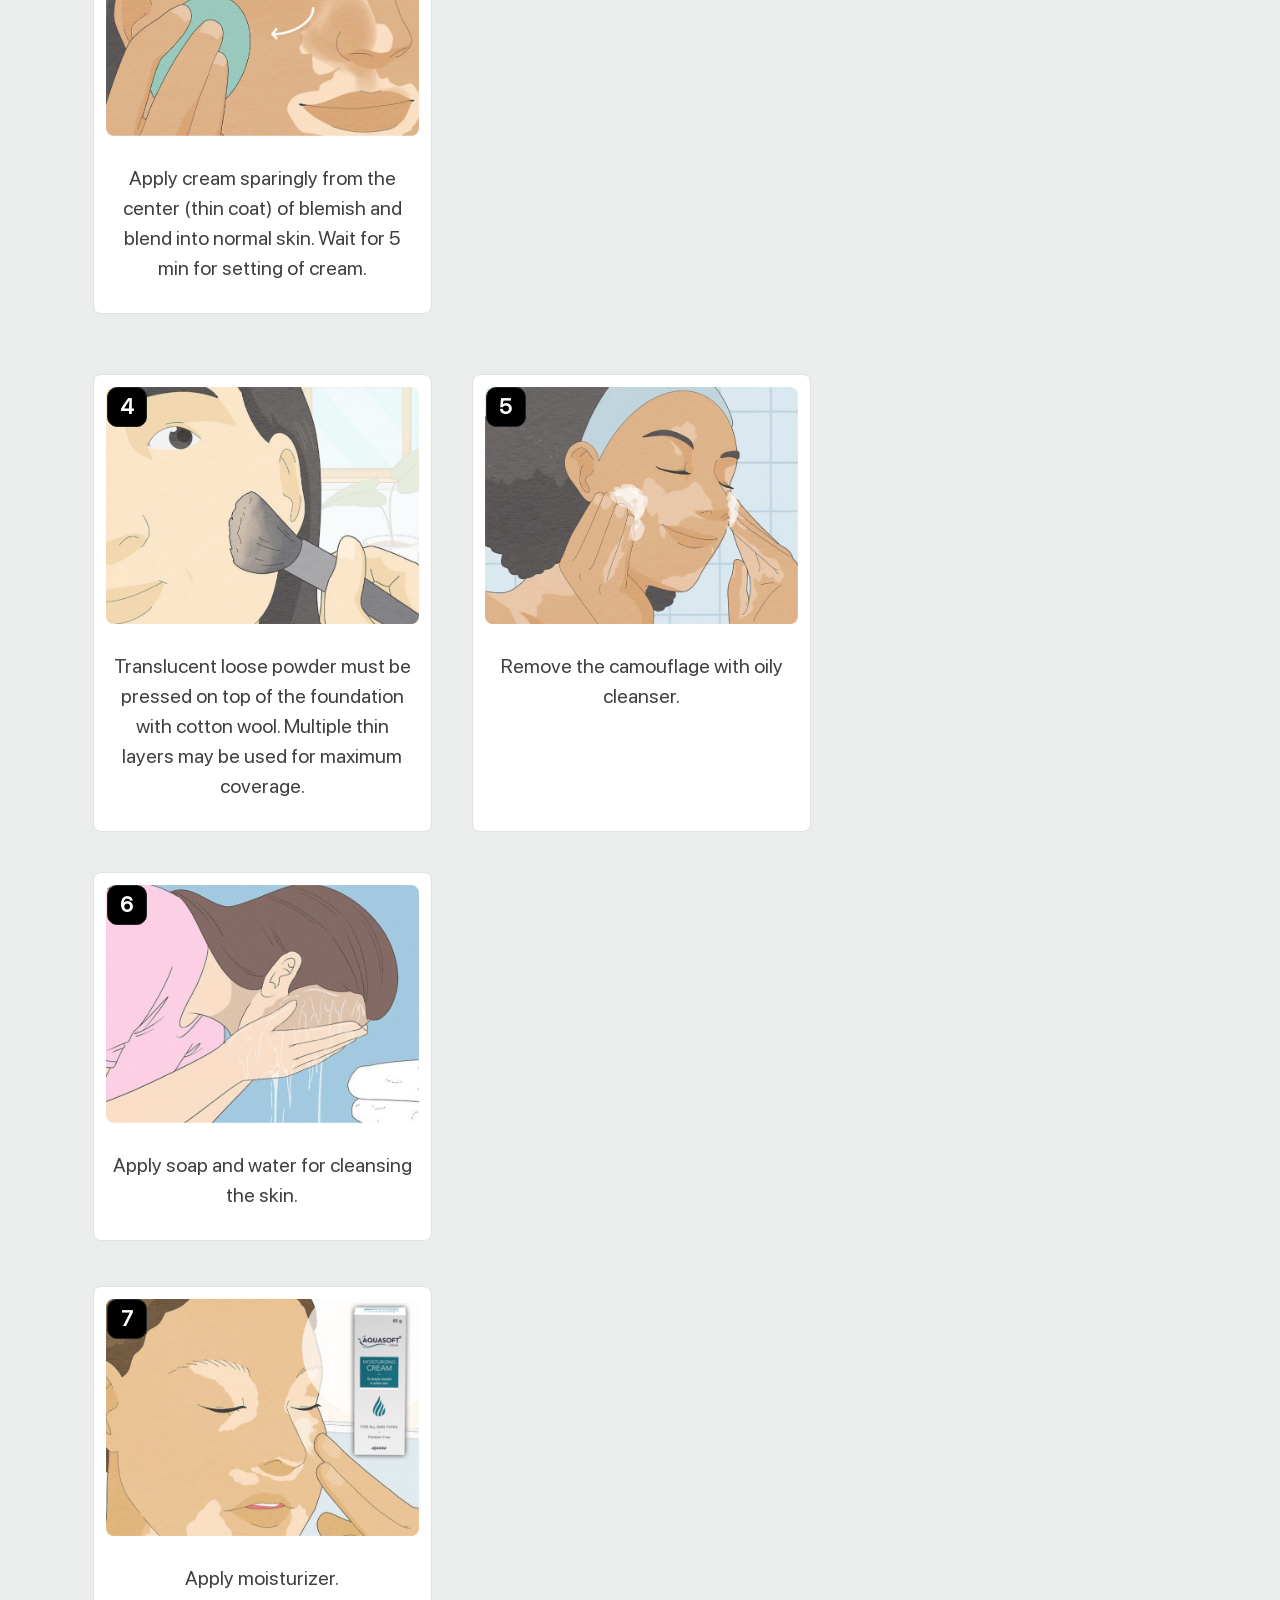
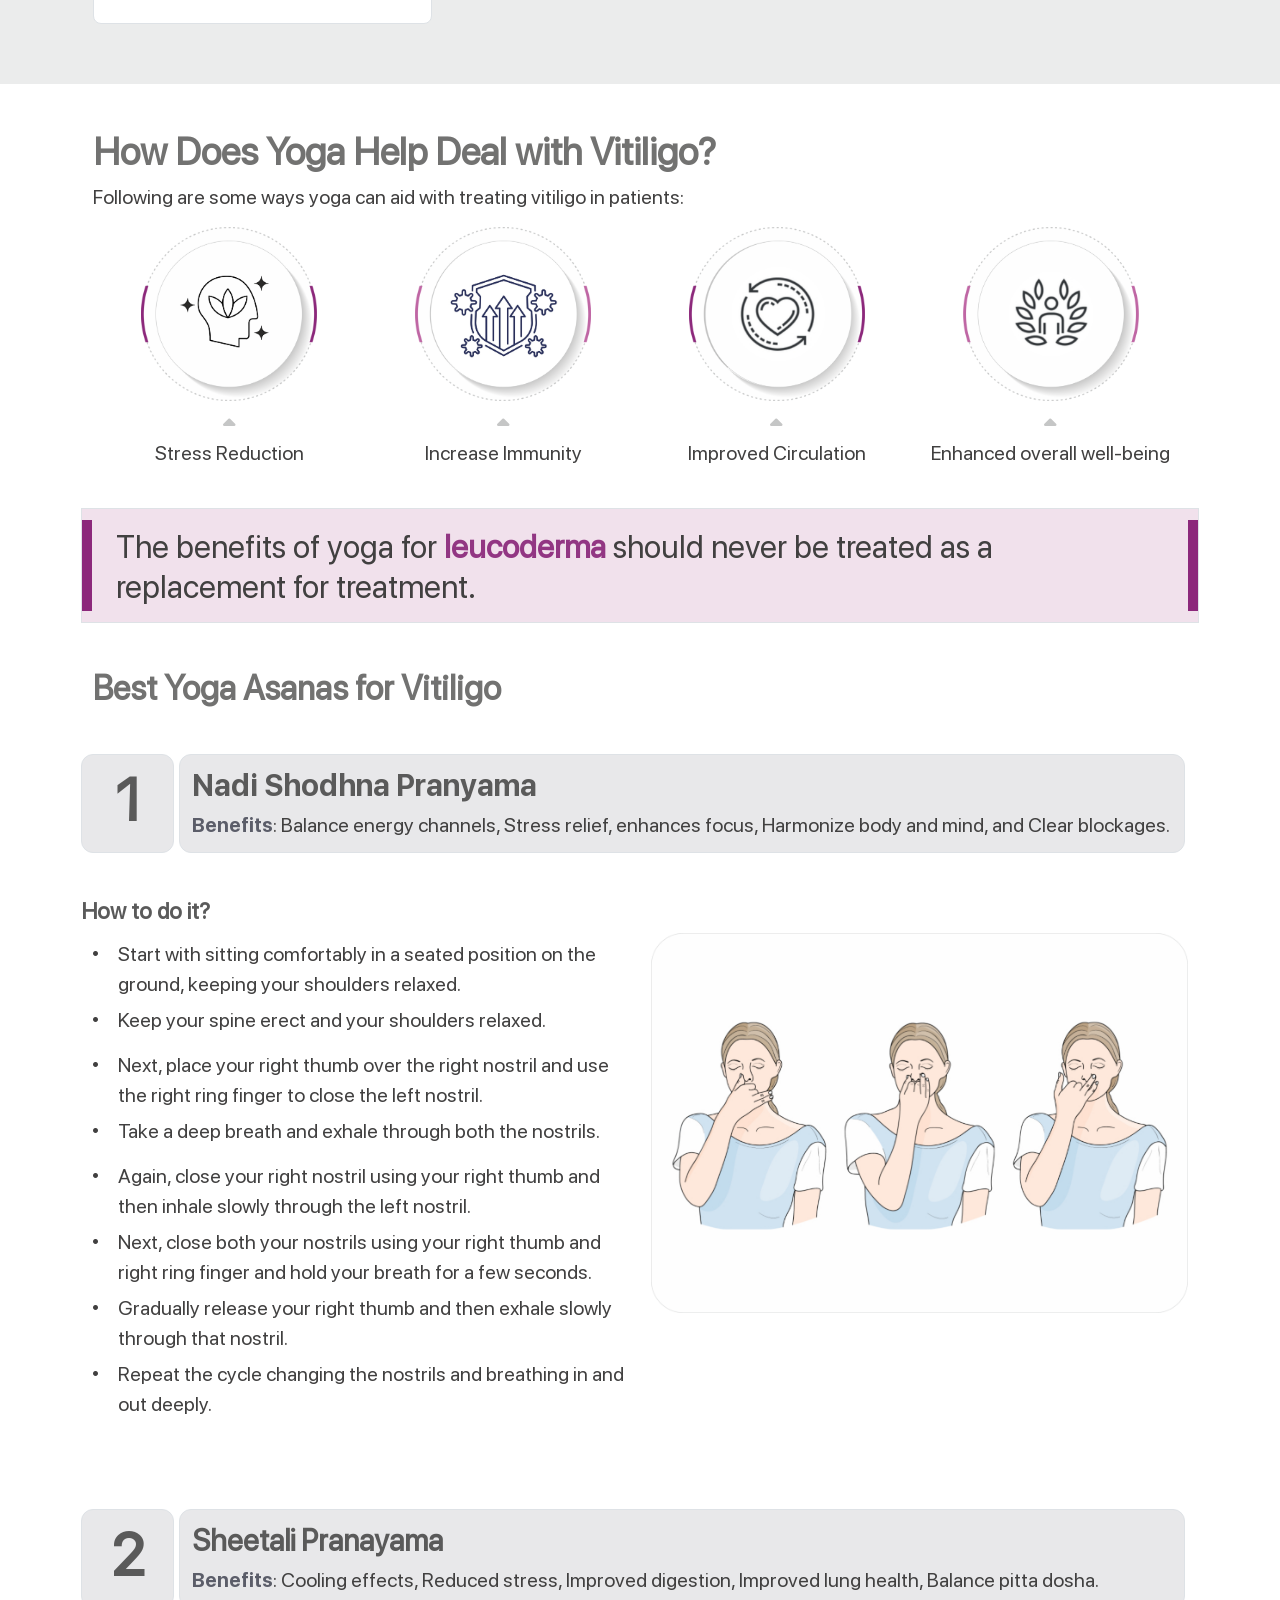
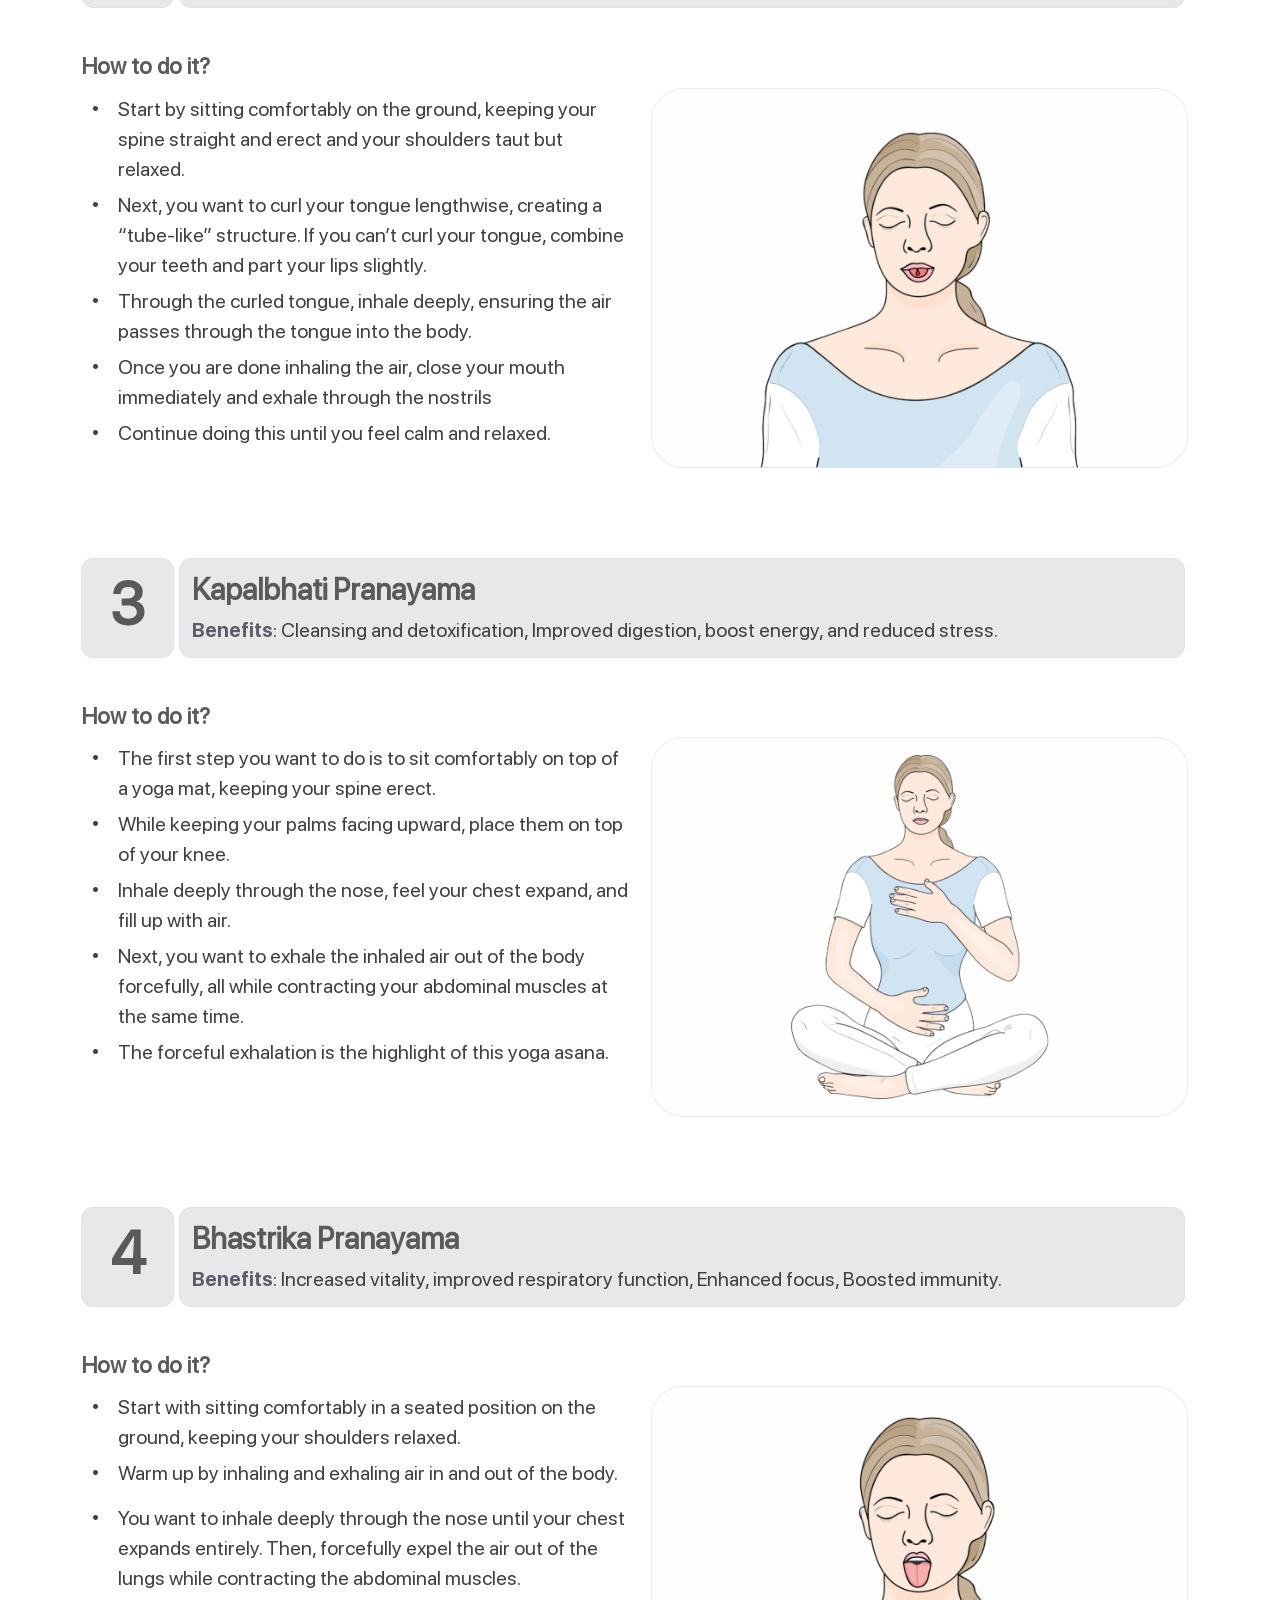
==== commit 66967661: "ui fixes" ====
--- a/html/index.html
+++ b/html/index.html
@@ -35,20 +35,19 @@
                 </button>
                 <div class="collapse navbar-collapse" id="navbarSupportedContent">
                     <ul class="navbar-nav me-auto mb-2 mb-lg-0">
-                        <li class="nav-item dropdown">
+                        <li class="nav-item ">
                             <a class="nav-link  " href="#home" data-target="#sign">
                                 Home
                             </a>
 
                         </li>
-                        <li class="nav-item dropdown">
-
-                            <a class="nav-link dropdown-toggle " href="#about" id="about-menu" role="button"
-                                data-bs-toggle="dropdown" aria-expanded="false">
+                        <li class="nav-item">
+                            <a class="nav-link" href="#about" id="about-menu" role="button">
                                 <img src="./assets/img/menu_bg.png" alt="bg" />
                                 ALL ABOUT VITILIGO
+                                <i class="fa fa-angle-down" style="margin-left: 2px;" aria-hidden="true"></i>
                             </a>
-                            <ul class="dropdown-menu">
+                            <ul class="overEffectDropdown">
                                 <li><button data-target="#sign"class="scrollButton dropdown-item">Sign/Symptoms</button></li>
                                 <li><button data-target="#causes"class="scrollButton dropdown-item" >Causes</button></li>
                                 <li><button data-target="#diagnosis"class="scrollButton dropdown-item">Diagnosis</button></li>
@@ -57,36 +56,44 @@
                                 <li> <button  data-target="#treatment" class="scrollButton dropdown-item">Treatment</button></a></li>
                             </ul>
                         </li>
-                        <li class="nav-item dropdown">
-
-                            <a class="nav-link dropdown-toggle" href="#ini" role="button" data-bs-toggle="dropdown"f
-                                aria-expanded="false">
+
+                        <li class="nav-item">
+                            <a class="nav-link" href="#livingVitiligo" id="living-Vitiligo" role="button">
                                 <img src="./assets/img/menu_bg.png" alt="bg" />
                                 LIVING WITH VITILIGO
+                                <i class="fa fa-angle-down" style="margin-left: 2px;" aria-hidden="true"></i>
                             </a>
-                            <ul class="dropdown-menu">
+                            <ul class="overEffectDropdown">
                                 <li><button data-target="#diet"class="scrollButton dropdown-item">Diet</button></a></li>
-
                                 <li><button data-target="#makeup"class="scrollButton dropdown-item">Makeup</button></li>
-
                                 <li><button data-target="#yoga"class="scrollButton dropdown-item" >Yoga</button></li>
-
-                                <li><button data-target="#stress"class="scrollButton dropdown-item"> Stress and Vitiligo</button>
-                                   </li>
+                                <li><button data-target="#stress"class="scrollButton dropdown-item"> Stress and Vitiligo</button></li>
                             </ul>
                         </li>
-                        <li class="nav-item dropdown">
-
-                            <a class="nav-link dropdown-toggle" href="#" role="button" data-bs-toggle="dropdown"
-                                aria-expanded="false">
+
+<!--                        <li class="nav-item ">-->
+<!--                            <a class="nav-link " id="living-Vitiligo" href="#livingVitiligo" role="button" >-->
+<!--                                <img src="./assets/img/menu_bg.png" alt="bg" />-->
+<!--                                LIVING WITH VITILIGO-->
+<!--                                <i class="fa fa-angle-down" style="margin-left: 2px;" aria-hidden="true"></i>-->
+<!--                            </a>-->
+<!--                            <ul class="overEffectDropdown">-->
+<!--                                <li><button data-target="#diet" class="scrollButton dropdown-item">Diet</button></a></li>-->
+<!--                                <li><button data-target="#makeup" class="scrollButton dropdown-item">Makeup</button></li>-->
+<!--                                <li><button data-target="#yoga" class="scrollButton dropdown-item" >Yoga</button></li>-->
+<!--                                <li><button data-target="#stress" class="scrollButton dropdown-item"> Stress and Vitiligo</button></li>-->
+<!--                            </ul>-->
+<!--                        </li>-->
+
+                        <li class="nav-item">
+                            <a class="nav-link " id="did-You-Know" href="#didYouKnow" role="button" >
                                 <img src="./assets/img/menu_bg.png" alt="bg" />
                                 DID YOU KNOW?
+                                <i class="fa fa-angle-down" style="margin-left: 2px;" aria-hidden="true"></i>
                             </a>
-                            <ul class="dropdown-menu">
+                            <ul class="overEffectDropdown">
                                 <li><button data-target="#myth"class="scrollButton dropdown-item" >Myths and Facts</button> </a></li>
-
                                 <li><button data-target="#do"class="scrollButton dropdown-item" >Dos and Donʼts </button></a></li>
-
                                 <li><button data-target="#faqs"class="scrollButton dropdown-item" >FAQs</button></a></li>
                             </ul>
                         </li>
@@ -651,11 +658,11 @@
 
                                             <div class="col-5 col-sm-5 col-md-3 col-lg-3 image ">
                                                 <img src="assets/img/ACROFACIAL.png" class="img-fluid" />
-                                                <h5 class="text-center">FOCAL</h5>
+                                                <h5 class="text-center mt-4">FOCAL</h5>
                                             </div>
                                             <div class="col-5 col-sm-5 col-md-3 col-lg-3 image">
                                                 <img src="assets/img/ACROFACIAL.png" class="img-fluid" />
-                                                <h5 class="text-center">SEGMENTAL </h5>
+                                                <h5 class="text-center mt-4">SEGMENTAL </h5>
                                             </div>
                                         </div>
 
@@ -672,15 +679,15 @@
                                             </div>
                                             <div class="col-lg-3  col-md-3 col-5 col-sm-5 image ">
                                                 <img src="assets/img/ACROFACIAL.png" class="img-fluid" />
-                                                <h5 class="text-center">ACROFACIAL </h5>
+                                                <h5 class="text-center mt-4">ACROFACIAL </h5>
                                             </div>
                                             <div class="col-lg-3  col-md-3 col-5 col-sm-5 image">
                                                 <img src="assets/img/ACROFACIAL.png" class="img-fluid" />
-                                                <h5 class="text-center">VULGARIS</h5>
+                                                <h5 class="text-center mt-4">VULGARIS</h5>
                                             </div>
                                             <div class="col-lg-3  col-md-3 col-5 col-sm-5 text-center third image">
                                                 <img src="assets/img/ACROFACIAL.png" class="img-fluid " />
-                                                <h5 class="text-center">UNIVERSAL </h5>
+                                                <h5 class="text-center mt-4">UNIVERSAL </h5>
                                             </div>
                                         </div>
                                     </div>
@@ -991,7 +998,7 @@
         <div class="container">
 
 
-            <div class=" row justify-content-center mt-5">
+            <div class=" row justify-content-center mt-5" id="livingVitiligo">
                 <div class=" col-sm-11 col-11 col-lg-6 col-md-11 about_content">
                     <h1 class="heading">Living With Vitiligo</h1>
                     <hr>
@@ -2400,7 +2407,7 @@
 
     </section>
 
-    <div class="did_you_know mt-5">
+    <div class="did_you_know mt-5" id="didYouKnow">
         <div class="container">
         <div class="row justify-content-center mt-5">
             <div class="col-lg-6 col-md-11 col-sm-11 col-11 about_content">
@@ -2739,7 +2746,7 @@
 
                         <div class="col-lg-6  col-md-6 col-12 col-12">
 
-                            <p class="mt-5 m-4">Vitiligo remains the most intriguing
+                            <p class="mt-5 m-4 me-5">Vitiligo remains the most intriguing
                                 dermatosis. With scarce symptoms, while the
                                 disease may not life threatening, its
                                 psychological impact has deep ramifications
@@ -2937,41 +2944,42 @@
                 </div>
                 <div class="link-boxes">
                     <ul class="box">
-                        <li class="link_name">HOME</li>
+                        <li class="link_name"><button data-target="#home" class="scrollButton">HOME</button></li>
 
                     </ul>
                     <ul class="box">
-                        <li class="link_name">ALL ABOUT VITILIGO </li>
-                        <li><a href="#sign">Sign/Symptoms</a></li>
-                        <li><a href="#causes">Causes</a></li>
-                        <li><a href="#diagnosis"> Diagnosis</a></li>
-                        <li><a href="#treatment"> Treatment </a></li>
-                        <li><a href="#complication">Complications</a></li>
+                        <li class="link_name"><button data-target="#about" class="scrollButton">ALL ABOUT VITILIGO </button></li>
+<!--                        <li><a href="#sign">Sign/Symptoms</a></li>-->
+                        <li><button data-target="#sign" class="scrollButton">Sign/Symptoms</button></li>
+                        <li><button data-target="#causes" class="scrollButton">Causes</button></li>
+                        <li><button data-target="#diagnosis" class="scrollButton">Diagnosis</button></li>
+
+                        <li><button data-target="#Complication" class="scrollButton">Complications</button></li>
+                        <li> <button data-target="#treatment" class="scrollButton">Treatment</button></li>
                     </ul>
                     <ul class="box">
-
-                        <li class="link_name"> LIVING WITH VITILIGO </li>
-                        <li><a href="#diet">Diet</a></li>
-                        <li><a href="#makeup"> Makeup</a></li>
-                        <li><a href="#yoga"> Yoga</a></li>
-                        <li><a href="#stress">Stress and Vitilig</a></li>
+                        <li class="link_name"> <button data-target="#livingVitiligo" class="scrollButton">LIVING WITH VITILIGO</button> </li>
+                        <li><button data-target="#diet" class="scrollButton">Diet</button></li>
+                        <li><button data-target="#makeup" class="scrollButton">Makeup</button></li>
+                        <li><button data-target="#yoga" class="scrollButton">Yoga</button></li>
+                        <li><button data-target="#stress" class="scrollButton"> Stress and Vitiligo</button></li>
 
                     </ul>
                     <ul class="box">
-                        <li class="link_name">DID YOU KNOW?</li>
-                        <li><a href="#myth"> Myths and Facts </a></li>
-                        <li><a href="#do">Dos and Donʼts </a></li>
-                        <li><a href="#faqs">FAQs</a></li>
+                        <li class="link_name"><button data-target="#didYouKnow" class="scrollButton">DID YOU KNOW?</button></li>
+                        <li><button data-target="#myth" class="scrollButton">Myths and Facts</button> </li>
+                        <li><button data-target="#do" class="scrollButton">Dos and Donʼts </button></li>
+                        <li><button data-target="#faqs" class="scrollButton">FAQs</button></li>
 
                     </ul>
 
                     <ul class="box">
-                        <li class="link_name"> OUR INITIATIVES </li>
+                        <li class="link_name"><button data-target="#initiative" class="scrollButton">OUR INITIATIVES </button>  </li>
 
 
                     </ul>
                     <ul class="box">
-                        <li class="link_name"> CONNECT US </li>
+                        <li class="link_name"><button class="contact nav-link " data-bs-toggle="modal" data-bs-target="#contactForm">CONNECT US </button></li>
 
 
                     </ul>
@@ -2982,7 +2990,7 @@
 
 
                 <div class="footer_btn btn ">
-                    <button id="backToTopBtn" title="Go to top" > <i class="fa-solid fa-chevron-down"></i> Back
+                    <button id="backToTopBtn" title="Go to top" > <i class="fa-solid fa-chevron-up"></i> Back
                         to
                         Top</button>
 
@@ -3172,7 +3180,7 @@
     // When the user scrolls, check if the about section is out of view and show/hide the button
     window.onscroll = function() {
         if (isAboutSectionOutOfView()) {
-            backToTopBtn.style.display = "block";
+            backToTopBtn.style.display = "flex";
         } else {
             backToTopBtn.style.display = "none";
         }
--- a/html/assets/css/style.css
+++ b/html/assets/css/style.css
@@ -86,6 +86,40 @@
 header nav.navBarNew .container .navbar-collapse li a:hover, header nav.navBarNew .container .navbar-collapse li a.nav_contact button:hover {
   color: #8c287b;
 }
+header nav.navBarNew .container .nav-item{
+  position: relative;
+}
+header nav.navBarNew .container .nav-item .overEffectDropdown{
+display: none;
+  margin: 0;
+  padding: 0;
+  background: #fff;
+  position: absolute;
+  top: 100%;
+  left: 9px;
+  width: 190px;
+  box-shadow: 0 4px 7px 0px #ccc;
+}
+header nav.navBarNew .container .nav-item .overEffectDropdown li{
+  list-style: none;
+  margin: 0;
+  padding: 0;
+}
+header nav.navBarNew .container .nav-item .overEffectDropdown li a, header nav.navBarNew .container .nav-item .overEffectDropdown li button{
+color: #414040;
+  padding: 10px;
+  font-size: 17px;
+  padding-left: 17px;
+}
+
+header nav.navBarNew .container .nav-item .overEffectDropdown li a:hover, header nav.navBarNew .container .nav-item .overEffectDropdown li button:hover{
+  background: #cf8ebd;
+  color: #fff;
+}
+
+header nav.navBarNew .container .nav-item:hover .overEffectDropdown{
+  display: block;
+}
 
 header nav.navBarNew .container .navbar-collapse li a.active {
   /* background-color: #cf8ebd; */
@@ -904,13 +938,15 @@
           margin: 6px 0;
           list-style: none;
 
-          a {
+          a, button {
             color: #fff;
-            font-size: 14px;
+            font-size: 18px;
             font-weight: 400;
             text-decoration: none;
             opacity: 0.8;
             transition: all 0.4s ease;
+            background: transparent;
+            border: none;
 
             &:hover {
               opacity: 1;
@@ -973,7 +1009,7 @@
 
       span,
       a {
-        font-size: 14px;
+        font-size: 16px;
         font-weight: 300;
         margin-left: -202px;
         color: #fff;
@@ -1028,7 +1064,7 @@
 }
 
 .about_section_column {
-  padding: 40px;
+  padding: 40px 40px 34px 40px;
   border-radius: 15px;
   background-color: #afcbd7;
 }
@@ -1052,7 +1088,7 @@
 }
 
 .column_detail {
-  width: 80%;
+  width: 77%;
   background-color: #d2e0e6 !important;
 
 
@@ -1216,7 +1252,7 @@
 #initiative .swiper-button-next {
 
   top: 50%;
-  right: 150px; /* Distance from the right side */
+  right: 200px; /* Distance from the right side */
   /* bottom: 198px!important; */
   left: auto !important;
   z-index: 10 !important;
@@ -1400,13 +1436,20 @@
   outline: none;
   background-color: white;
   color: black;
-  box-shadow: 0 4px 6px rgba(0, 0, 0, 0.1);
+  box-shadow:0 0 8px 3px rgba(0, 0, 0, 0.2);
   cursor: pointer;
   padding: 11px;
   border-top-left-radius: 23px;
   border-bottom-left-radius: 23px;
-  font-size: 12px !important;}
-
+  font-size: 14px !important;
+  align-items: center;
+  justify-content: center;
+}
+
+#backToTopBtn .fa-solid {
+  margin-right: 5px;
+  font-size: 16px;
+}
 
 #footer {
   position: relative; /* Required for positioning the button within the footer */
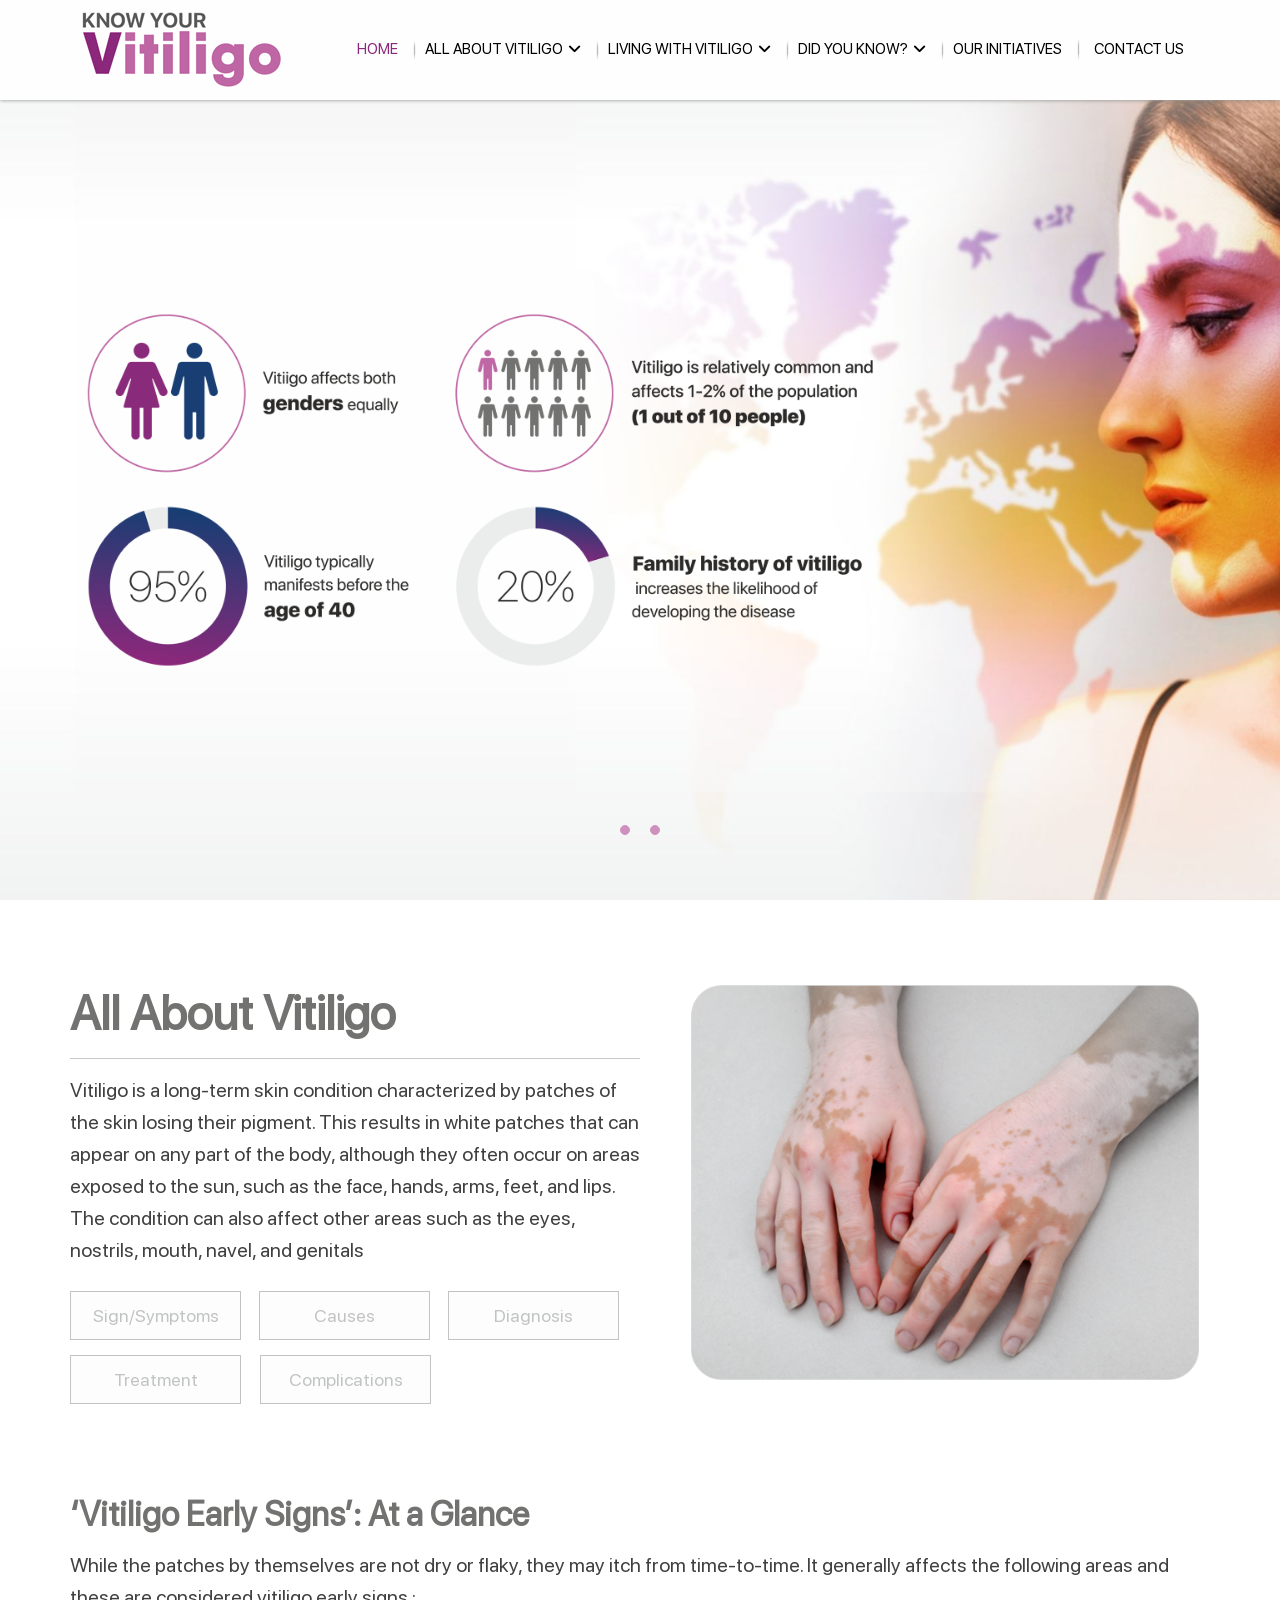
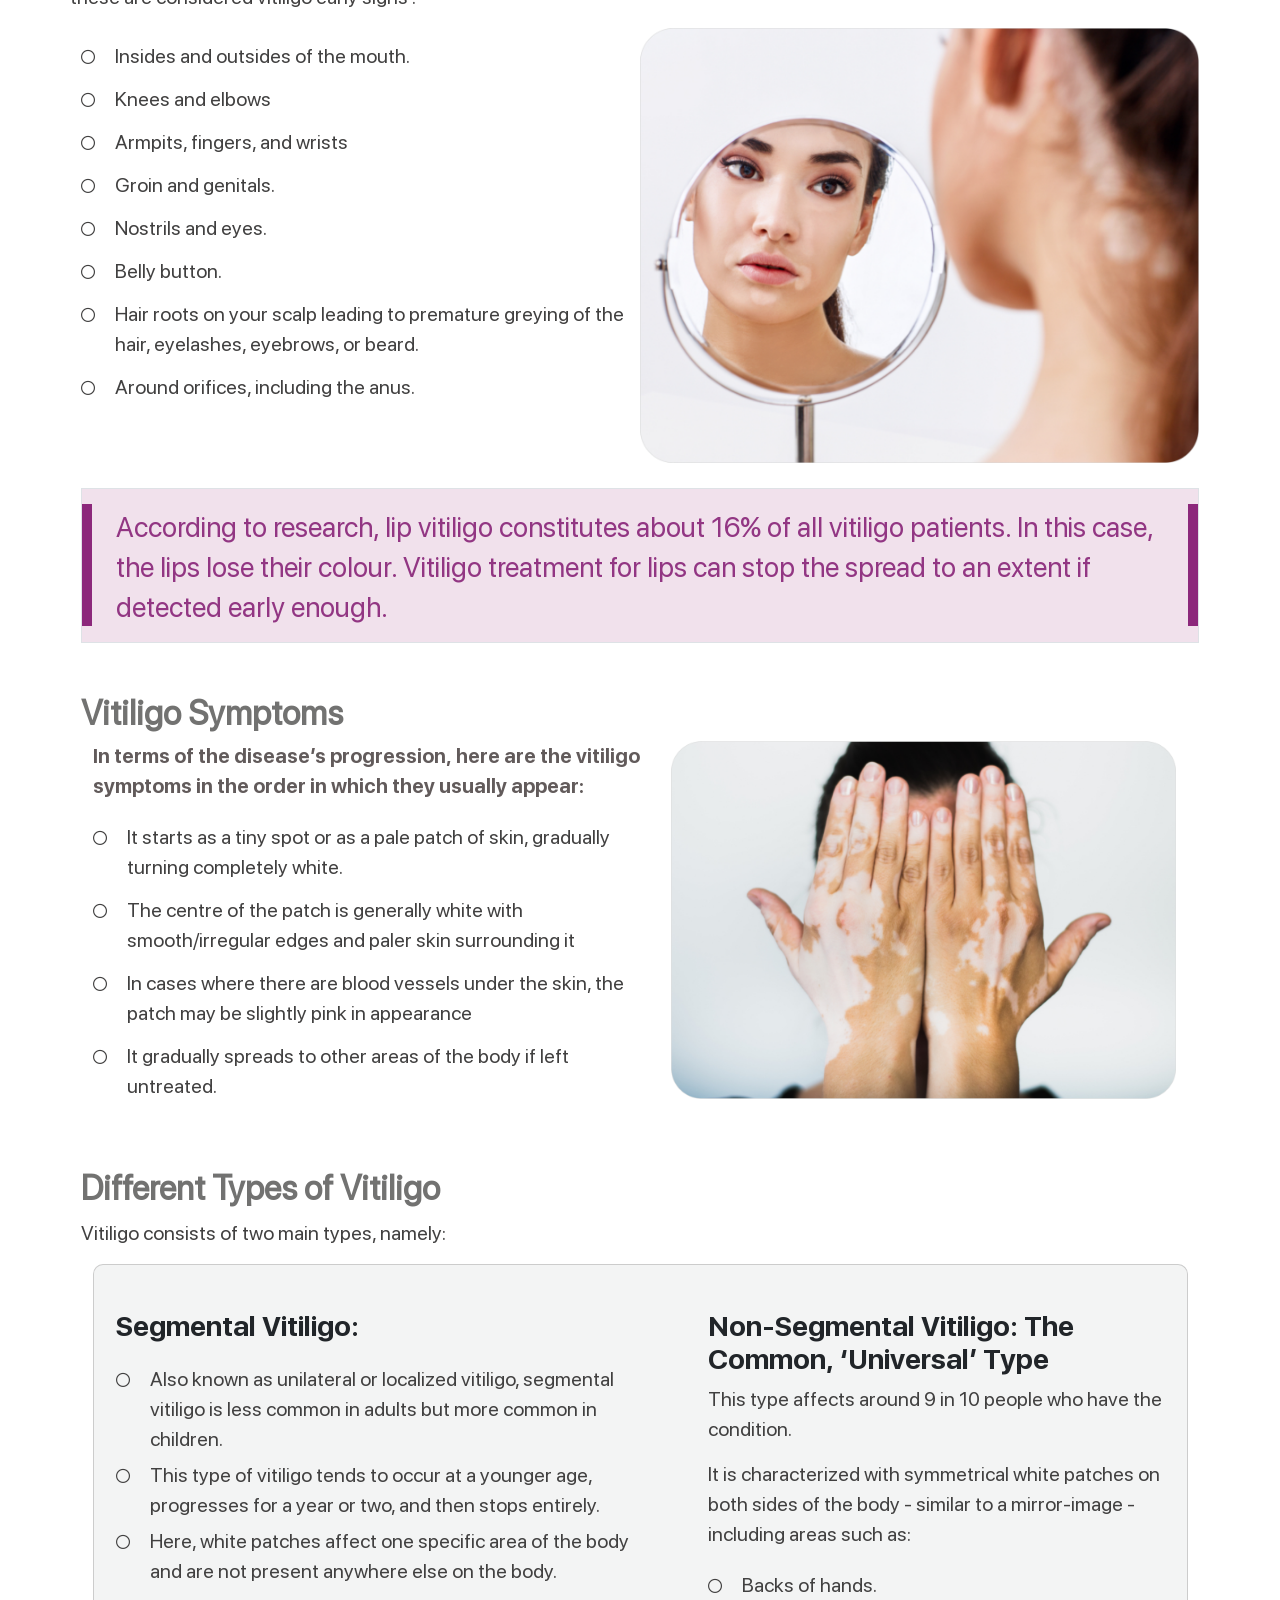
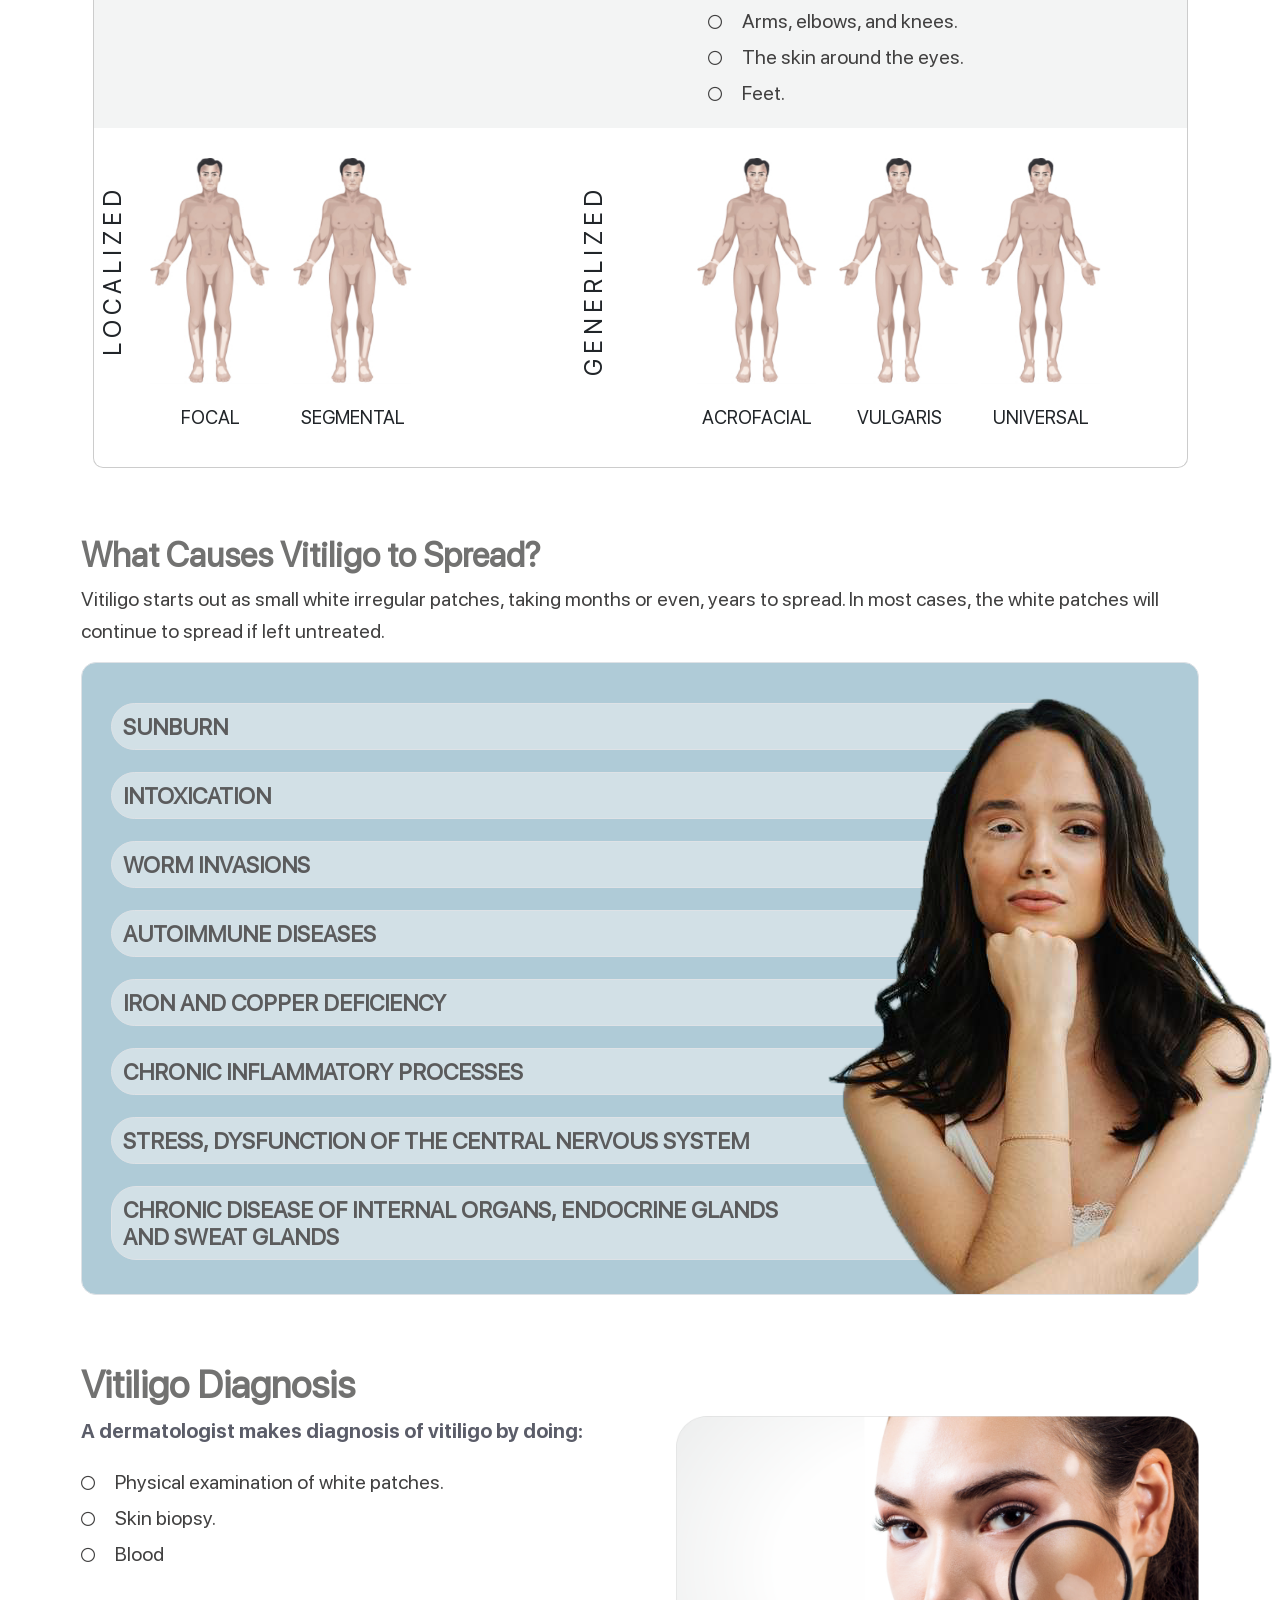
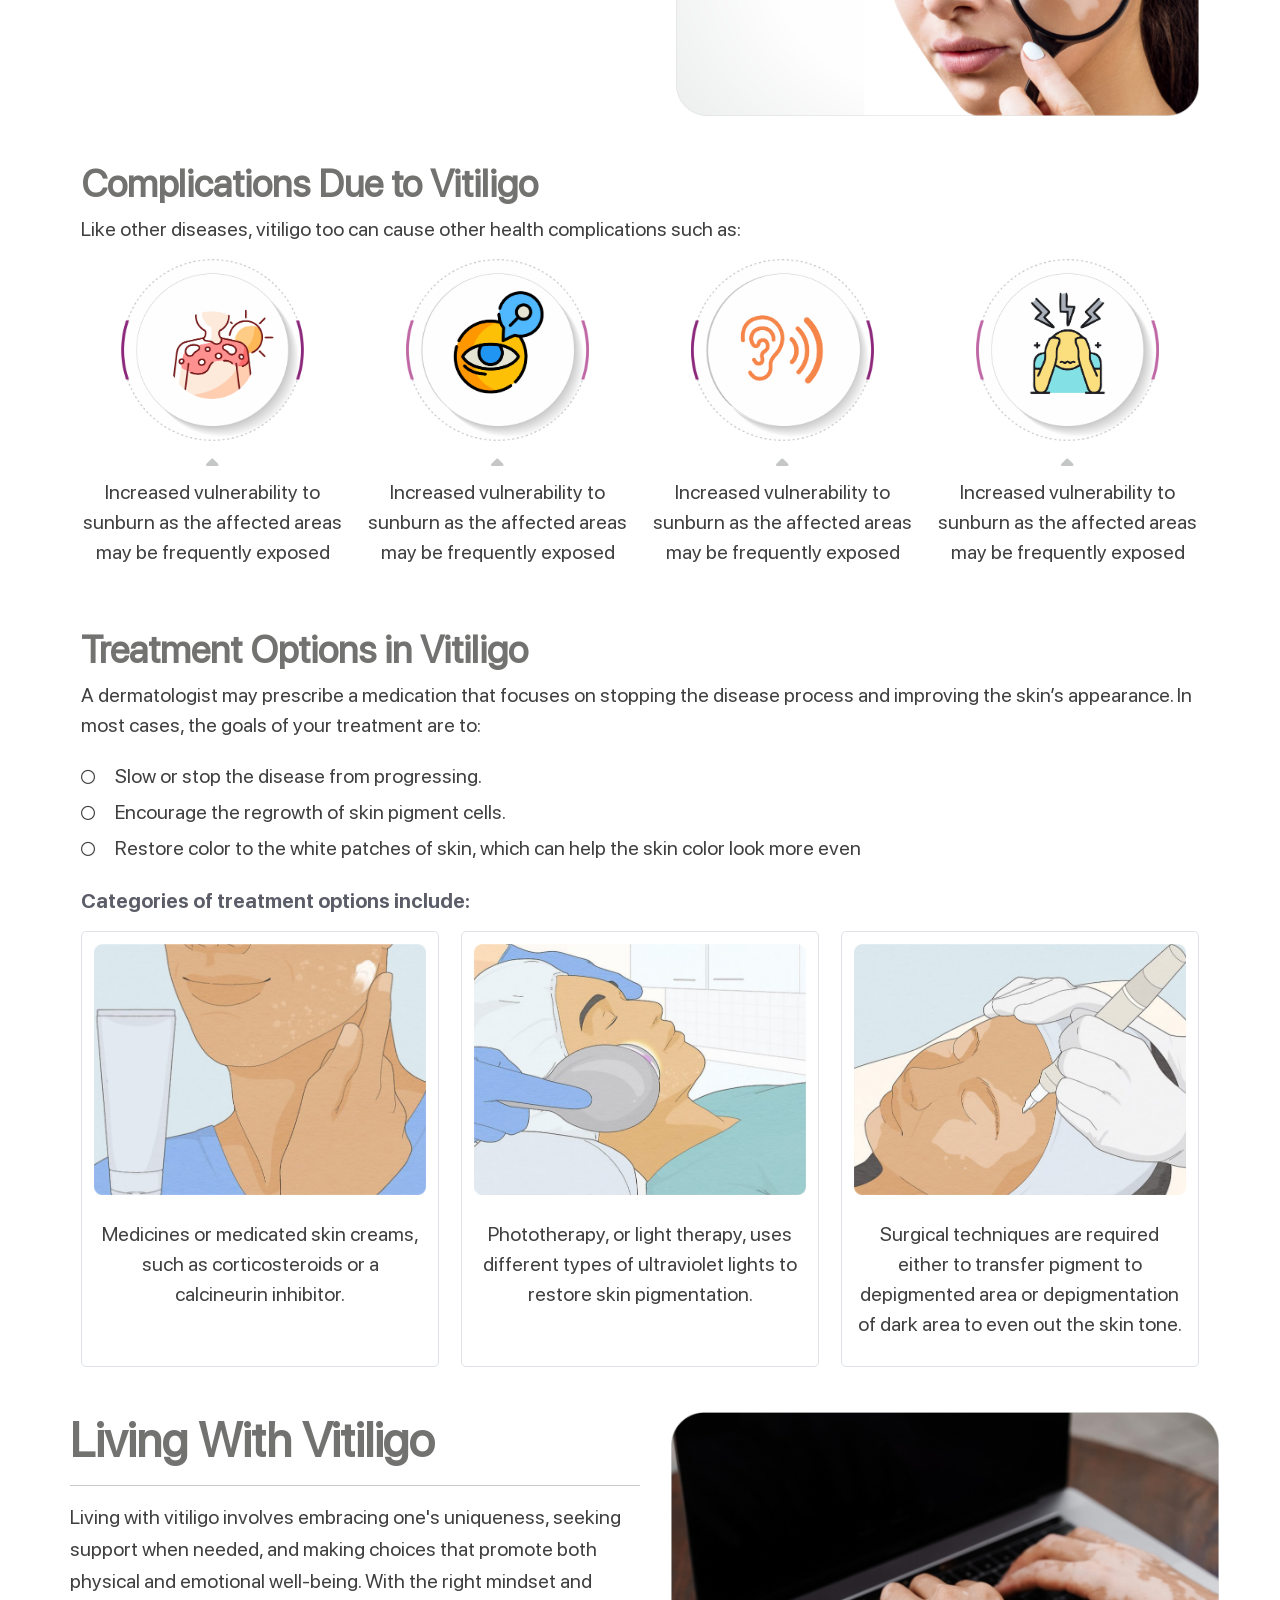
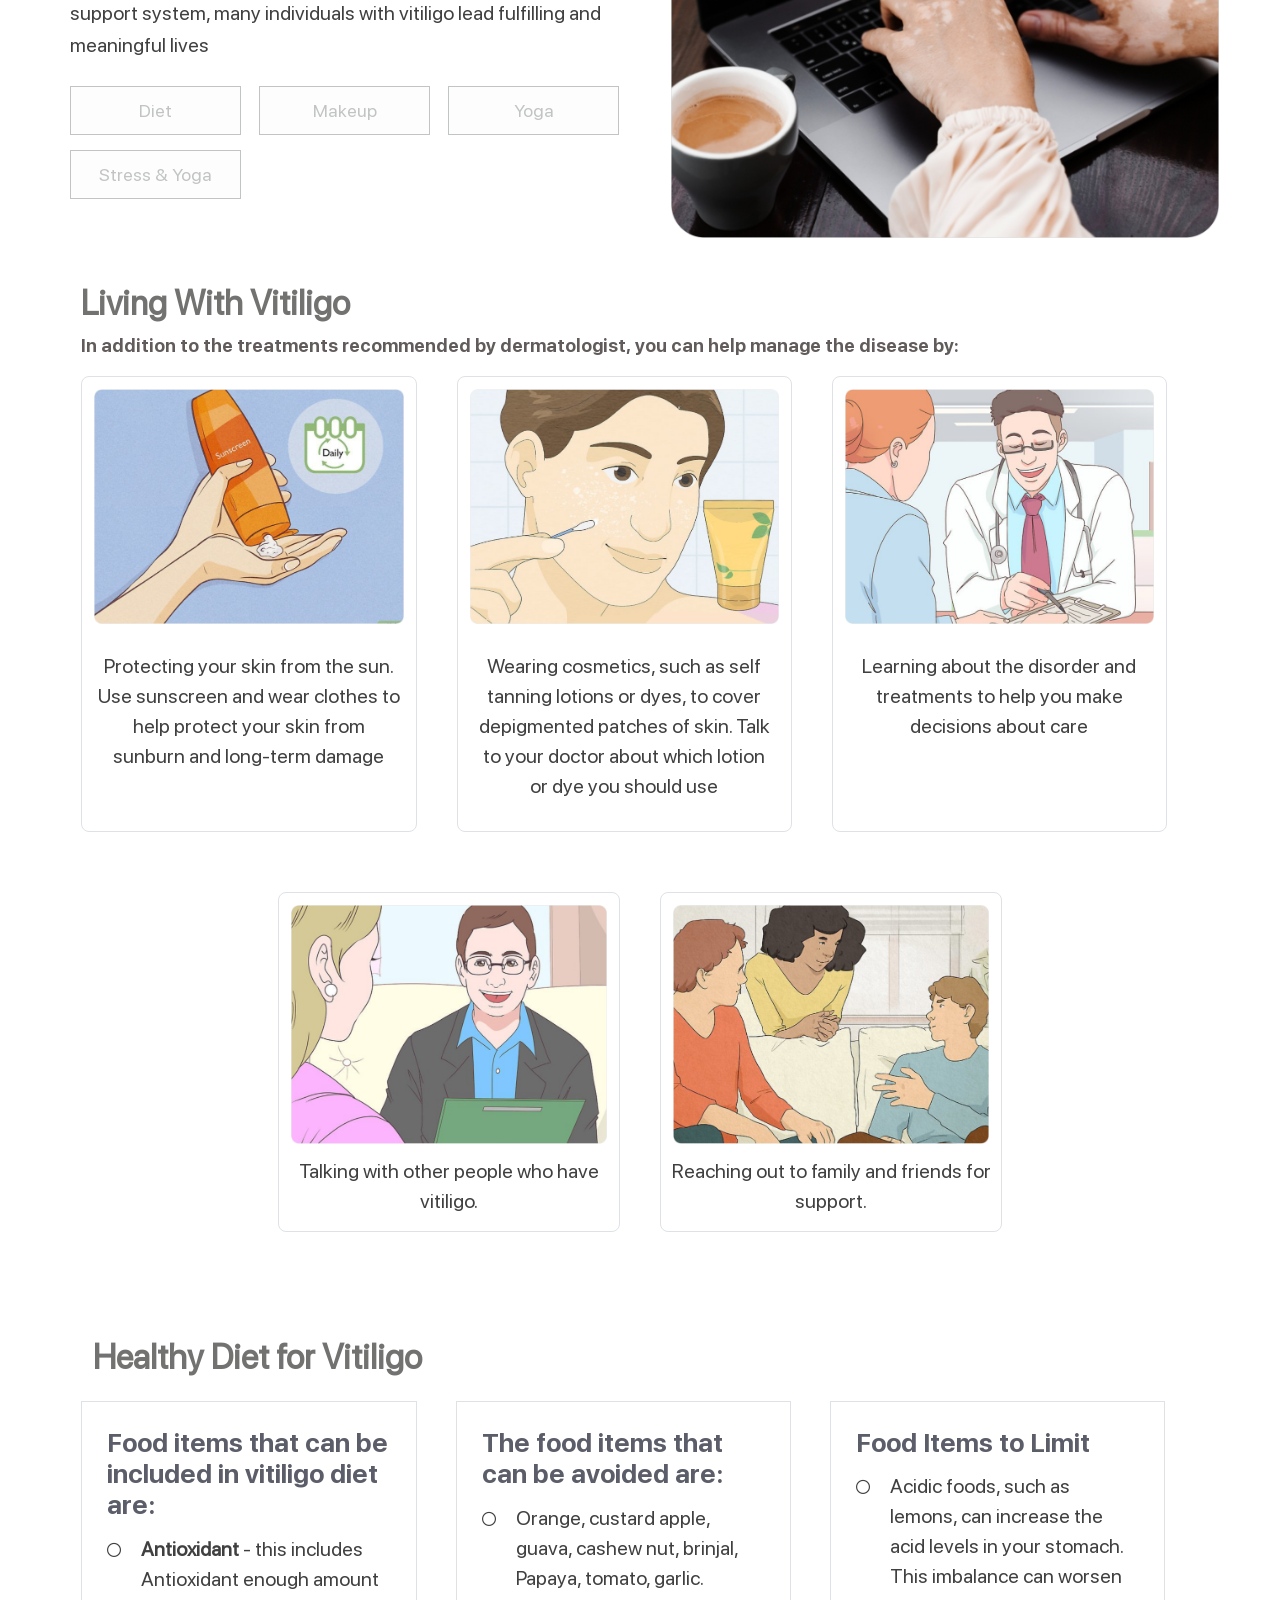
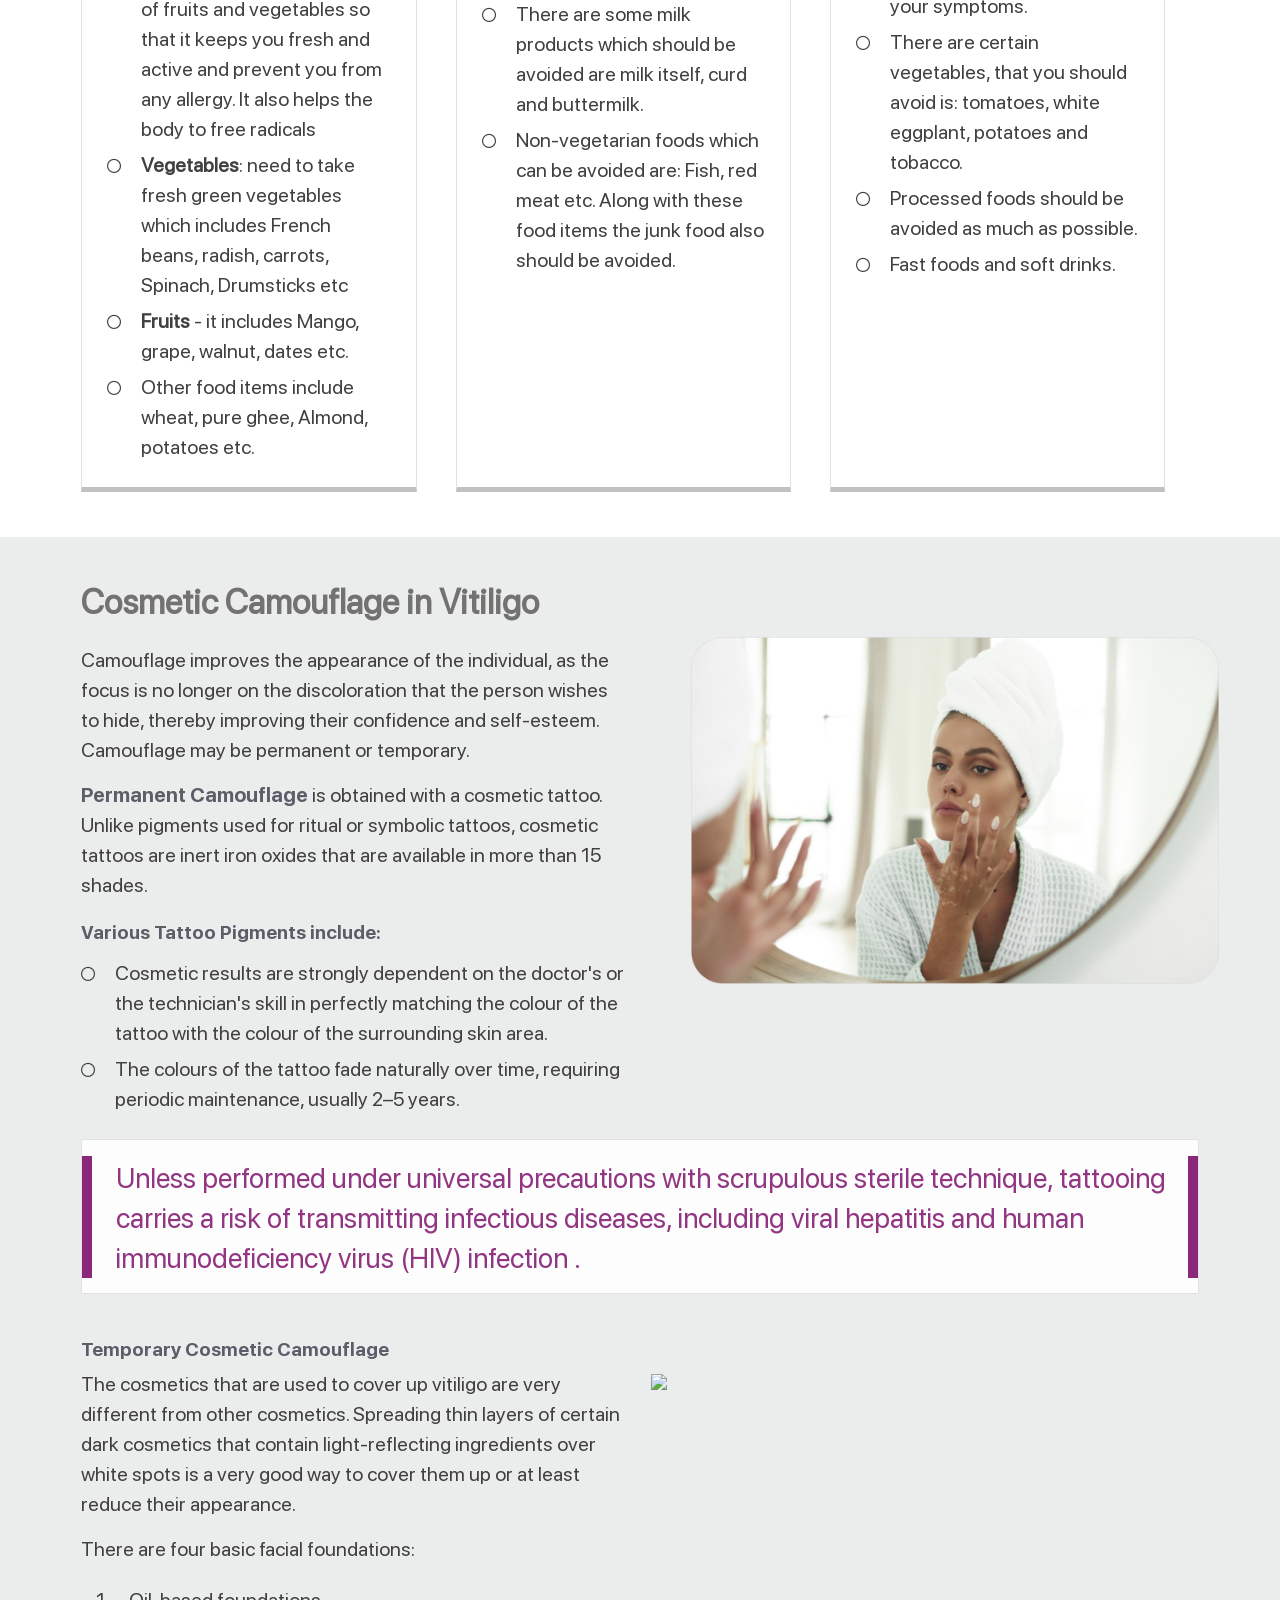
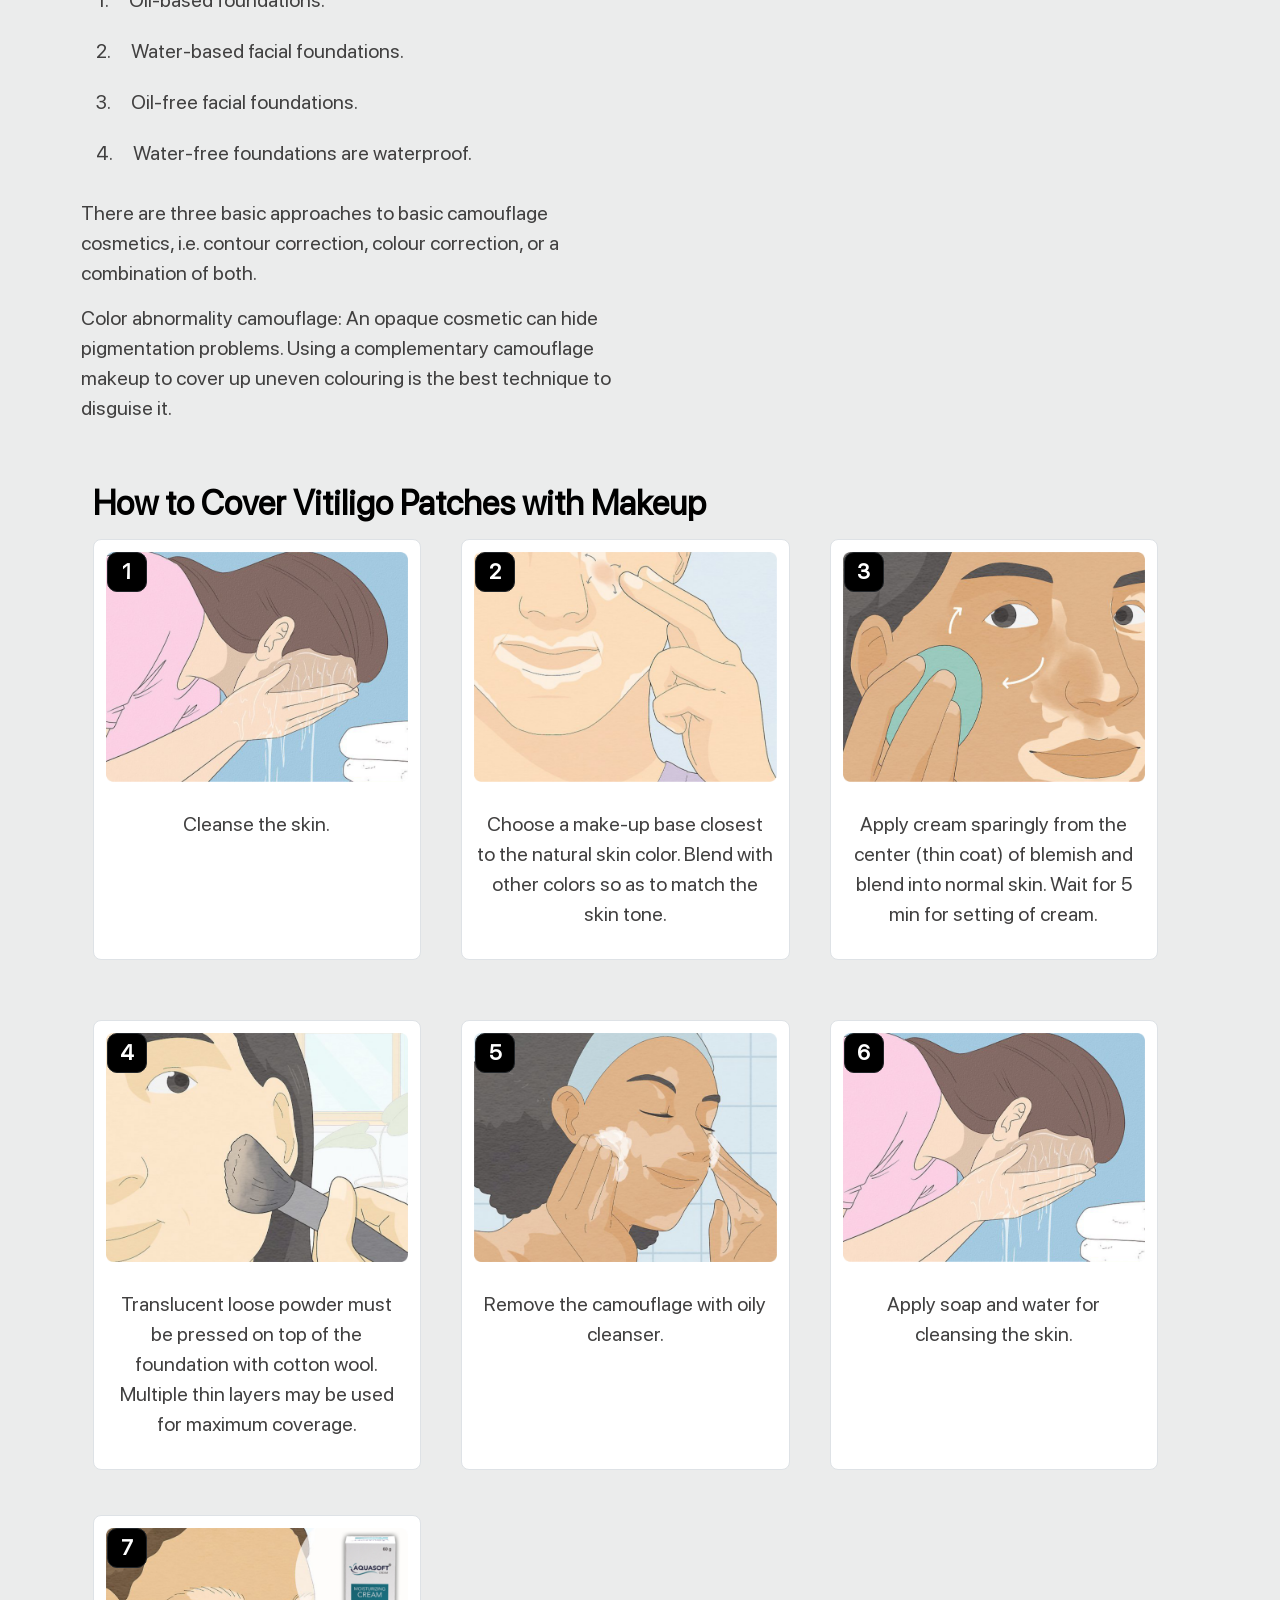
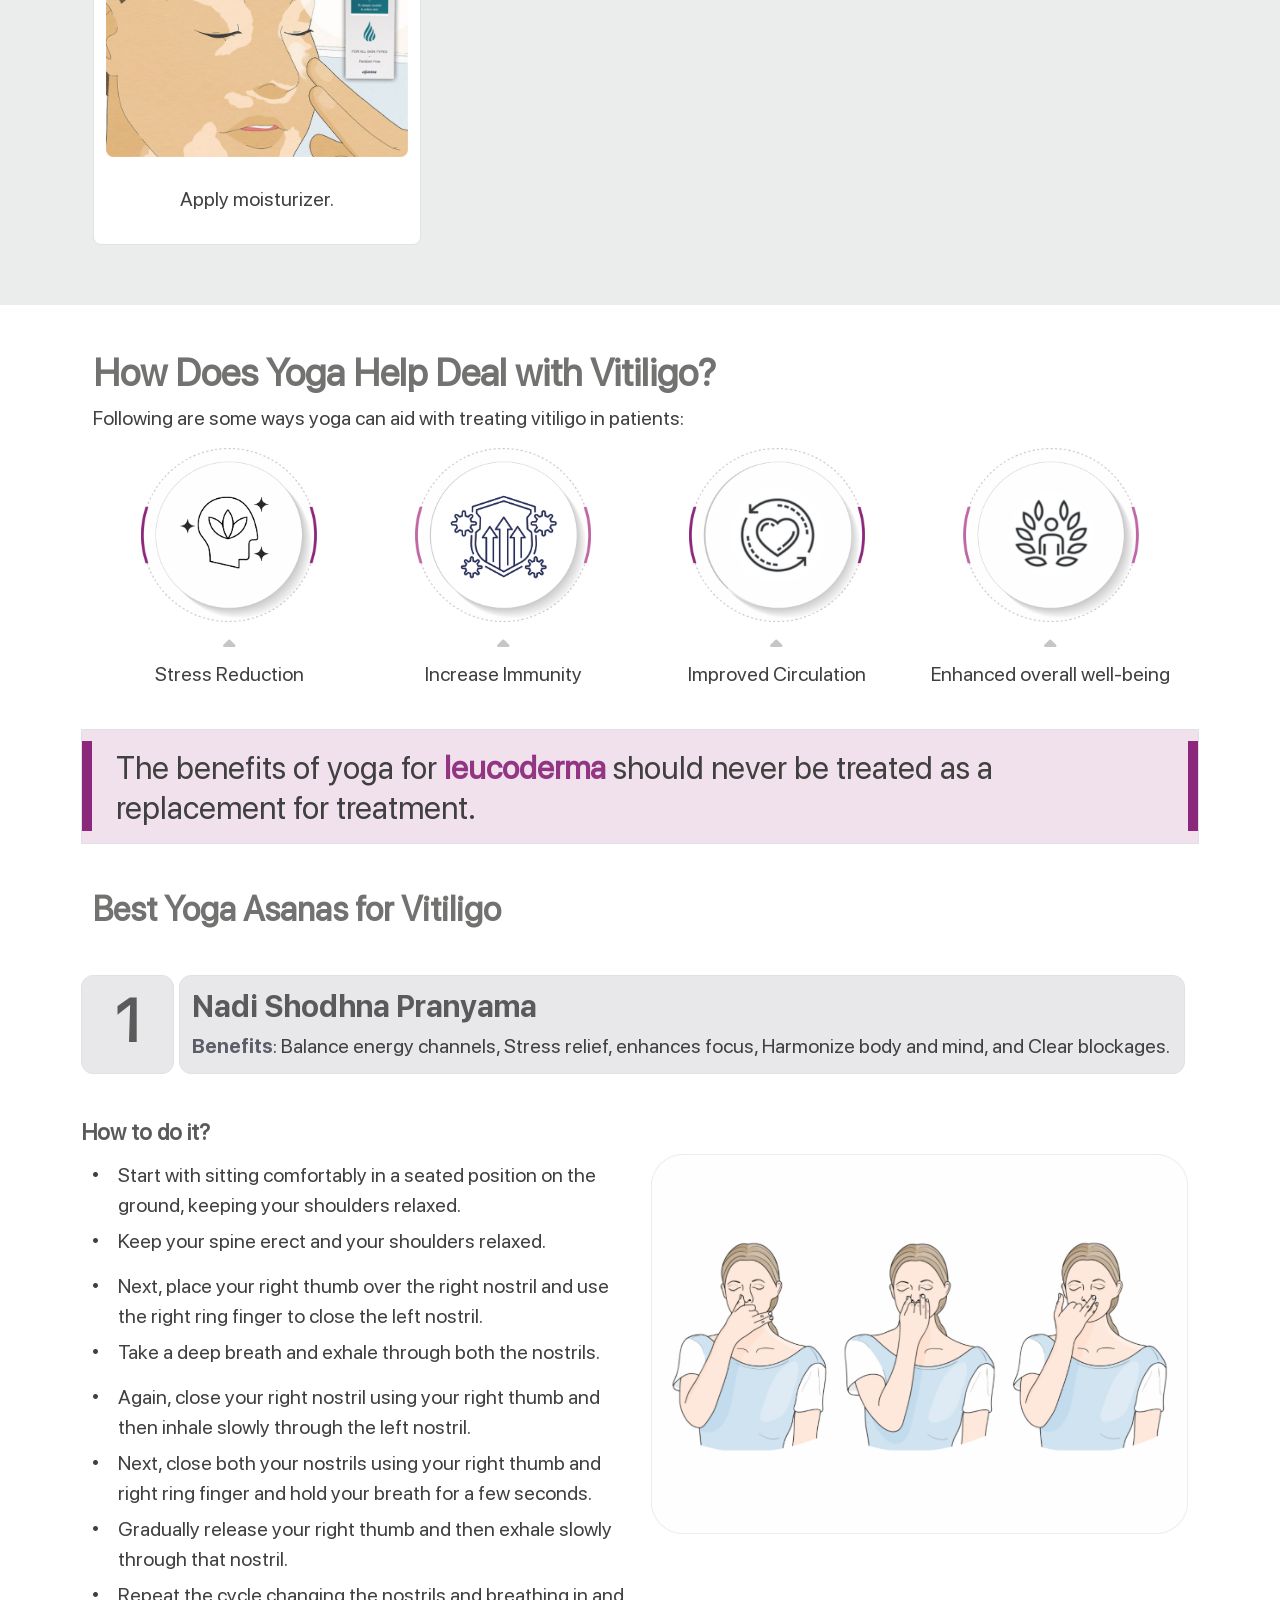
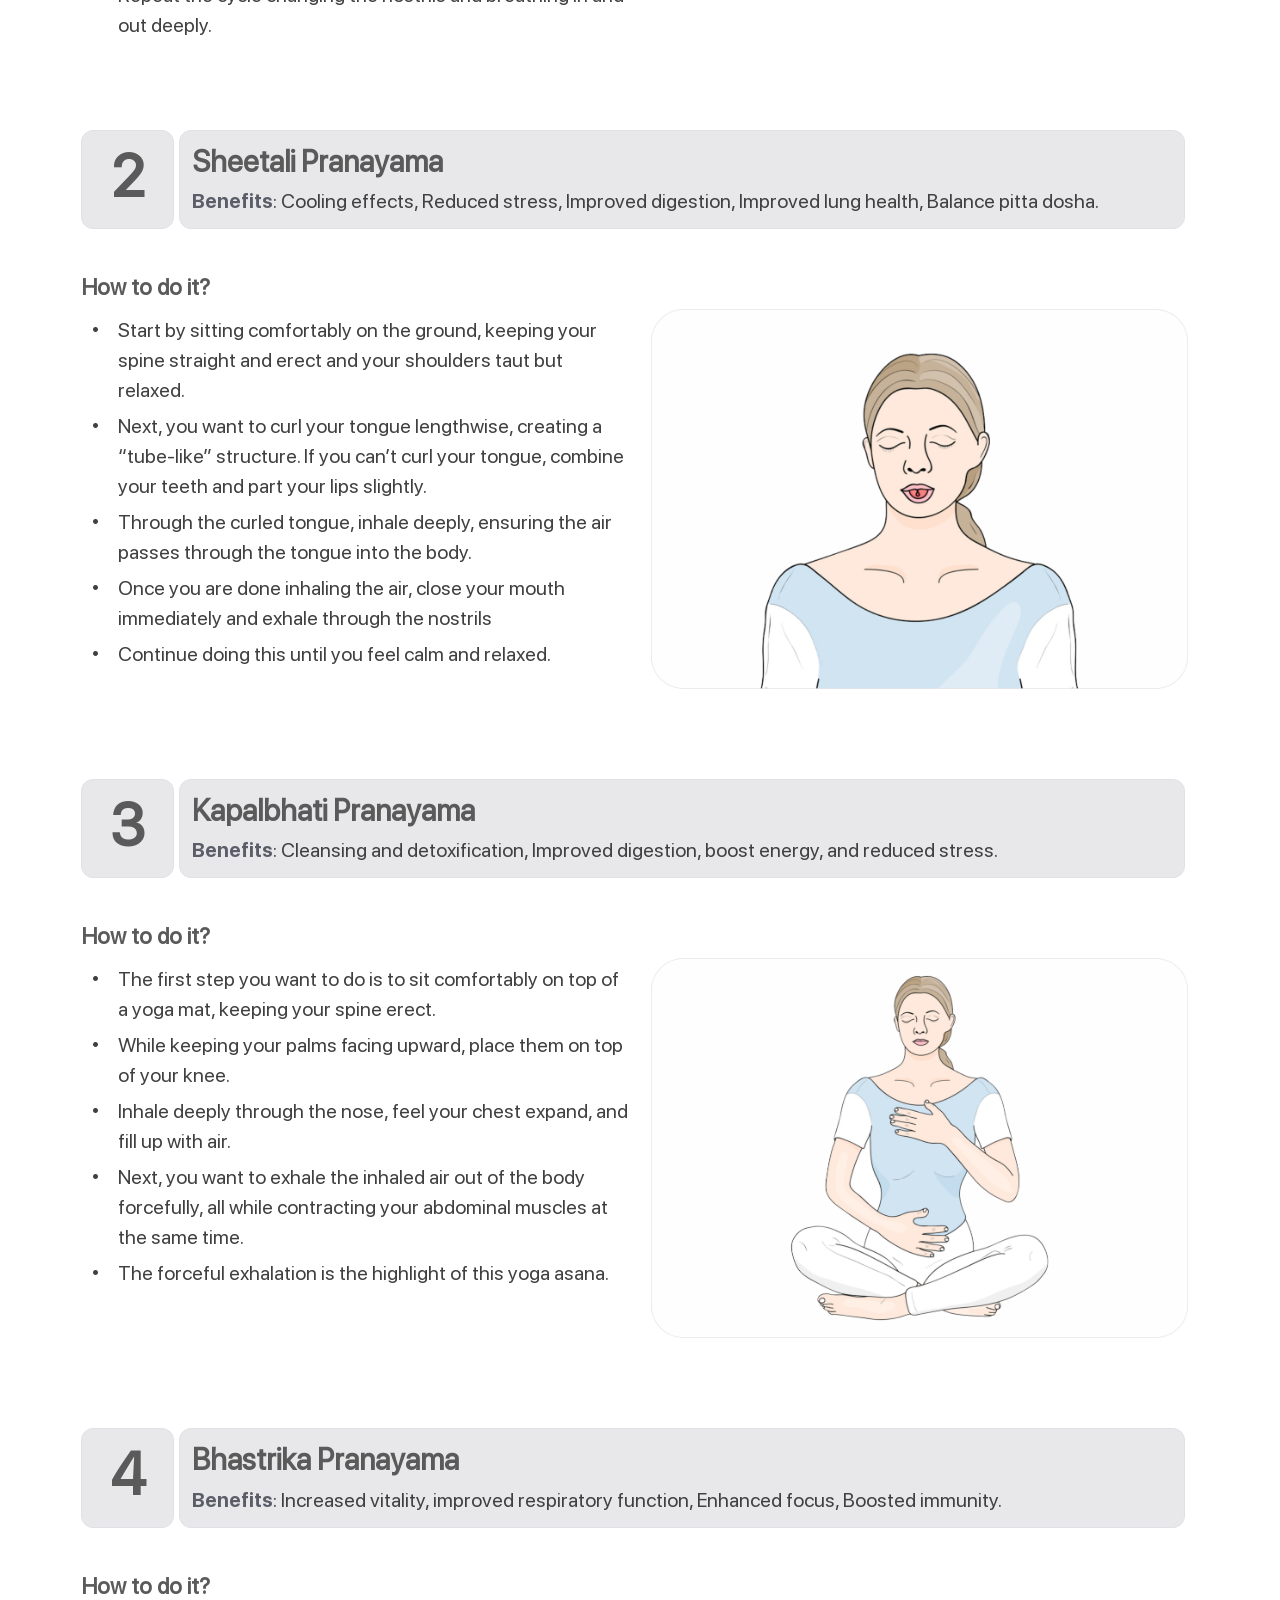
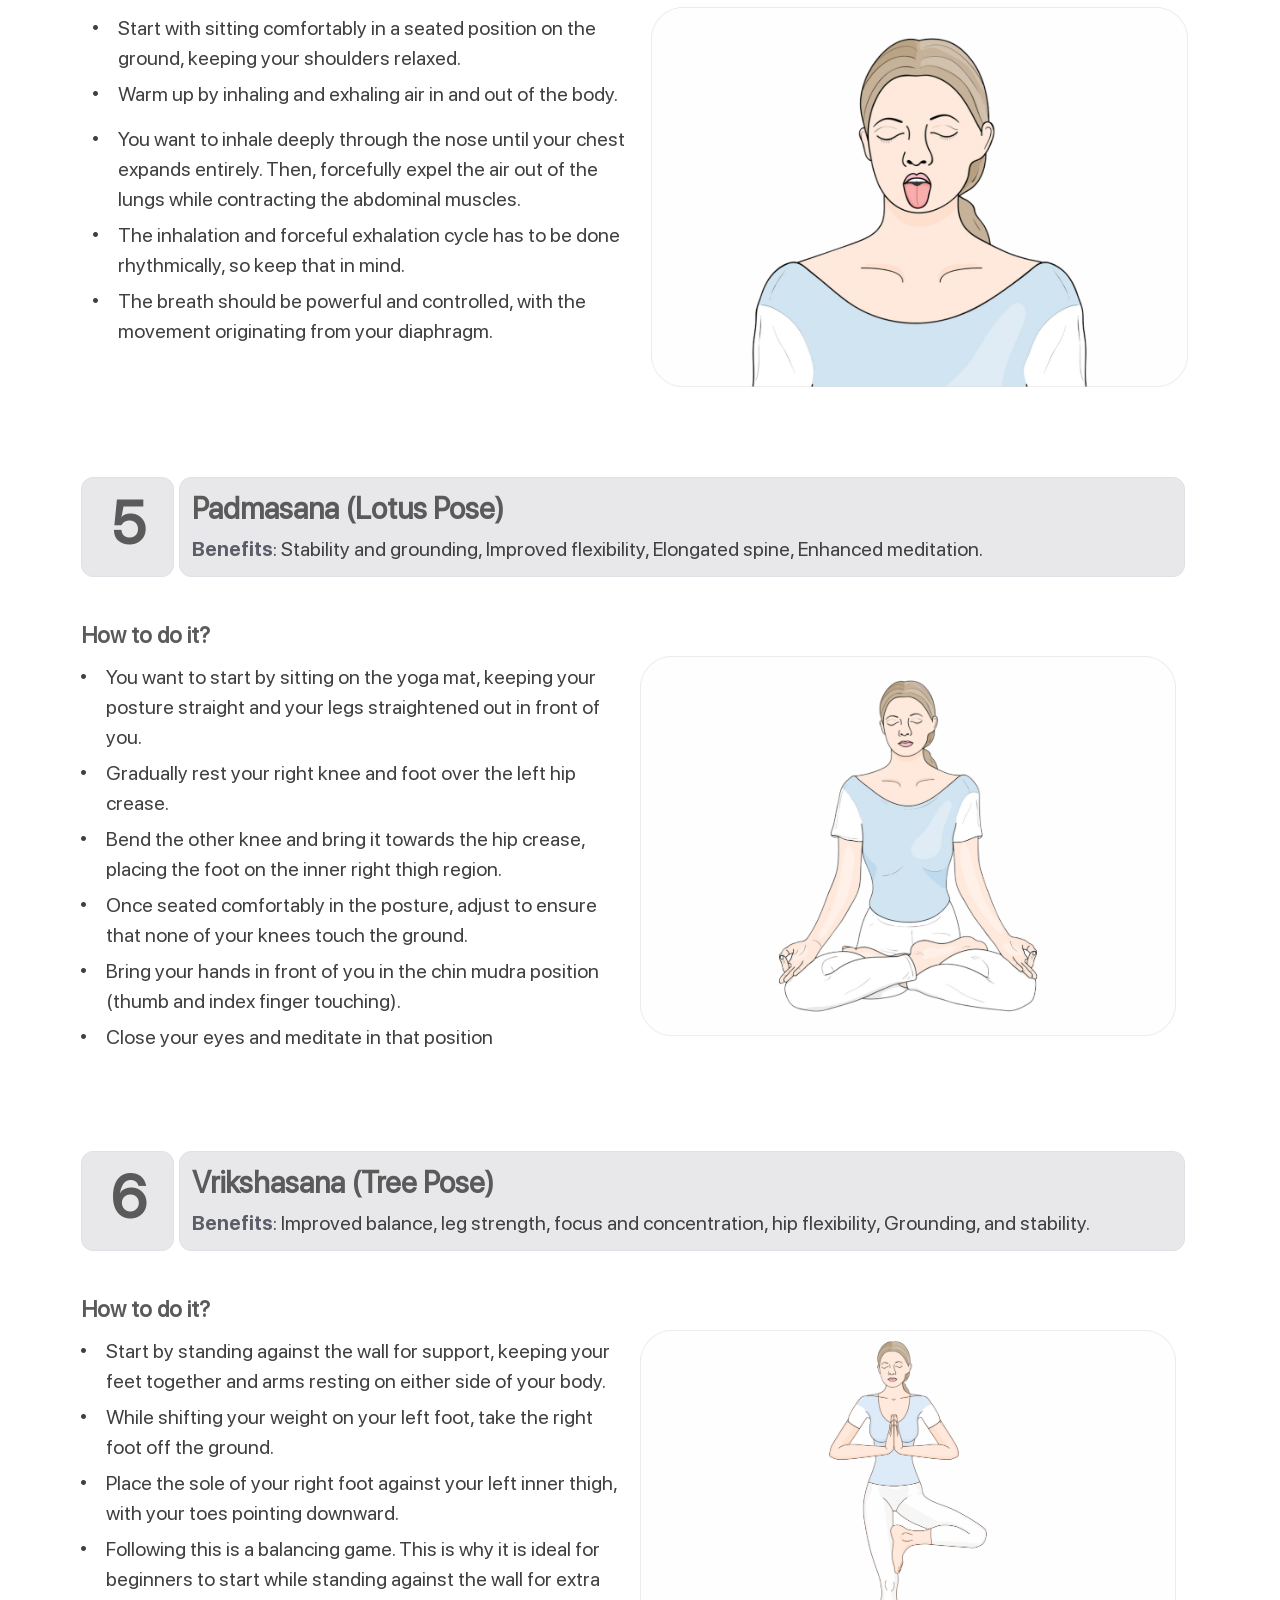
==== commit e68f80ce: "fixes" ====
--- a/html/index.html
+++ b/html/index.html
@@ -162,6 +162,7 @@
                         <div class="content">
                             <div class="container">
                                 <div class="inner">
+                                    <div class="bannerLogo">Vitiligo</div>
                                     <div class="log"><img src="./assets/img/vitiligo.png" alt="vitiligo" /></div>
                                     <p>If you have been diagnosed with vitiligo, or
                                         think you might have it, or have a loved one
@@ -537,7 +538,7 @@
 
                         <div class="row justify-content-center ">
                             <div class="row_container">
-                                <div class=" col-lg-5 col-md-6 col-sm-6 col-6 segmental">
+                                <div class="col-md-6 col-sm-12  segmental">
                                     <h4 class="mt-5">Segmental Vitiligo:</h4>
                                     <ul class="custom-list mt-3">
                                         <li>
@@ -581,7 +582,7 @@
 
 
                                 </div>
-                                <div class="col-lg-5 col-md-5 col-sm-6 col-6 non_segmental">
+                                <div class=" col-md-5 col-sm-12 non_segmental">
                                     <h4 class="mt-5">Non-Segmental Vitiligo: The Common,
                                         ‘Universalʼ Type</h4>
                                     <p >This type affects around 9 in 10 people who have the
@@ -642,7 +643,7 @@
 
                             </div>
 
-                            <div class="row justify-content-center m-0 p-0 ">
+                            <div class="row justify-content-center m-0 p-0 aboutImagesGroup">
                                 <div class="row_containers ">
                                     <div class="col-lg-6 col-md-6 col-sm-5 col-5">
 
--- a/html/assets/css/style.css
+++ b/html/assets/css/style.css
@@ -90,7 +90,7 @@
   position: relative;
 }
 header nav.navBarNew .container .nav-item .overEffectDropdown{
-display: none;
+  display: none;
   margin: 0;
   padding: 0;
   background: #fff;
@@ -106,7 +106,7 @@
   padding: 0;
 }
 header nav.navBarNew .container .nav-item .overEffectDropdown li a, header nav.navBarNew .container .nav-item .overEffectDropdown li button{
-color: #414040;
+  color: #414040;
   padding: 10px;
   font-size: 17px;
   padding-left: 17px;
@@ -253,6 +253,13 @@
   position: relative;
 }
 
+.bannerLogo{
+  font-family: 'A Love of Thunder';
+  font-size: 72px;
+  color: #644533;
+  display: none;
+}
+
 
 /* .first_slide{
   height: 100vh!important;
@@ -348,14 +355,14 @@
 
 
 
-  p {
-    font-size: 20px;
-    line-height: 2;
-    line-height: 32px;
-  }
-  .heading{
-    font-size: 48px;
-  }
+p {
+  font-size: 20px;
+  line-height: 2;
+  line-height: 32px;
+}
+.heading{
+  font-size: 48px;
+}
 .btn_group button, .btn_group_1{
   font-size: 18px;
 }
@@ -374,10 +381,10 @@
 }
 
 .vitiligo_img {
-  img {
-    width: 100%;
-    margin-left: 20px;
-  }
+img {
+  width: 100%;
+  margin-left: 20px;
+}
 }
 .non_segmental{
   padding-bottom: 20px;
@@ -391,19 +398,19 @@
   margin: 0;
   padding: 0;
 
-  ul li {
-    margin-top: 7px;
-  }
-
-  p {
-    line-height: 2;
-    line-height: 32px;
-    font-size: 20px;
-  }
-
-  li {
-    font-size: 20px;
-  }
+ul li {
+  margin-top: 7px;
+}
+
+p {
+  line-height: 2;
+  line-height: 32px;
+  font-size: 20px;
+}
+
+li {
+  font-size: 20px;
+}
 
 
 }
@@ -411,19 +418,22 @@
 .custom-list {
   margin: 0;
   padding: 0;
-
-  li {
+  ul{
     list-style: none;
   }
+
+li {
+  list-style: none;
+}
 }
 
 .list_content {
   display: flex;
   gap: 20px;
 
-  i {
-    font-size: 14px;
-  }
+i {
+  font-size: 14px;
+}
 }
 
 .border-left-80 {
@@ -493,33 +503,33 @@
   color: #8c287b;
   font-weight: 300;
   padding: 18px 30px 0 34px;
-  /* border-left: 10px solid purple !important; */
-  /* border-right: 10px solid purple !important; */
-
-  p {
-    font-size: 22px;
-  }
+/* border-left: 10px solid purple !important; */
+/* border-right: 10px solid purple !important; */
+
+p {
+  font-size: 22px;
+}
 }
 .atGlanceSection p{
-    font-size: 28px;
-    line-height: 40px;
+  font-size: 28px;
+  line-height: 40px;
 }
 .atGlanceSection.benefits p{
   font-size: 32px;
   line-height: 40px;
   color: #414040 !important;
-  strong{
-    color: #923683;
-  }
+strong{
+  color: #923683;
+}
 }
 
 .cases {
   background-color: #f1e1ec!important;
 
-  p{
-    color:#923683!important;
-    font-weight: normal;
-  }
+p{
+  color:#923683!important;
+  font-weight: normal;
+}
 
 }
 
@@ -532,8 +542,8 @@
   font-weight: 700;
 }
 .yoga_content h2{
-   color: #5a5a5a;
-   font-weight: 700;
+  color: #5a5a5a;
+  font-weight: 700;
 }
 .paragraph h3{
   font-weight: 700;
@@ -544,10 +554,10 @@
   background-color: #fdfdfd!important;
 
 
-  p{
-    color:#923683!important;
-    font-weight: 300!important;
-  }
+p{
+  color:#923683!important;
+  font-weight: 300!important;
+}
 }
 
 .steps{
@@ -567,11 +577,11 @@
 .vitiligoSymptoms_img {
   margin-left: 20px;
 
-  img {
-    width: 100%;
-    height: auto;
-    margin-left: 20px;
-  }
+img {
+  width: 100%;
+  height: auto;
+  margin-left: 20px;
+}
 }
 
 .rotated-text-container {
@@ -603,13 +613,13 @@
   font-size: 24px;
   white-space: nowrap;
 
-  &.rotated-text {
-    right: 33px;
-  }
-
-  &.rotated-texts {
-    right: 98px;
-  }
+&.rotated-text {
+   right: 33px;
+ }
+
+&.rotated-texts {
+   right: 98px;
+ }
 }
 
 .row_container,
@@ -622,21 +632,21 @@
   border: 1px solid #ccc;
   border-radius: 10px;
 
-  &.row_container {
-    background-color: #f3f4f4;
-    border-bottom: none !important;
-    border-bottom-left-radius: 0 !important;
-    border-bottom-right-radius: 0 !important;
-  }
-
-  &.row_containers {
-    background-color: white !important;
-    border-top: none !important;
-    border-top-left-radius: 0 !important;
-    border-top-right-radius: 0 !important;
-    padding-bottom: 30px;
-    padding-top: 30px;
-  }
+&.row_container {
+   background-color: #f3f4f4;
+   border-bottom: none !important;
+   border-bottom-left-radius: 0 !important;
+   border-bottom-right-radius: 0 !important;
+ }
+
+&.row_containers {
+   background-color: white !important;
+   border-top: none !important;
+   border-top-left-radius: 0 !important;
+   border-top-right-radius: 0 !important;
+   padding-bottom: 30px;
+   padding-top: 30px;
+ }
 }
 
 .about_section_img img {
@@ -662,13 +672,13 @@
   width: 32%;
   border-radius: 5px;
 
-  img {
-    padding: 12px;
-  }
-
-  p {
-    padding: 12px;
-  }
+img {
+  padding: 12px;
+}
+
+p {
+  padding: 12px;
+}
 }
 
 .living_img img {
@@ -679,9 +689,9 @@
   width: 31%;
   border-radius: 8px;
 
-  img {
-    padding: 12px;
-  }
+img {
+  padding: 12px;
+}
 }
 
 .Living_info {
@@ -691,9 +701,9 @@
 .bg {
   background-color: white;
 
-  p {
-    padding: 15px;
-  }
+p {
+  padding: 15px;
+}
 }
 
 .Living_info {
@@ -705,10 +715,10 @@
   border-bottom: 5px solid rgb(194, 193, 193) !important;
   padding: 25px;
 
-  p {
-    font-size: 20px;
-    line-height: 30px;
-  }
+p {
+  font-size: 20px;
+  line-height: 30px;
+}
 }
 
 .food_item {
@@ -725,11 +735,11 @@
 .cosmetic_img {
   margin-left: 20px;
 
-  img {
-    width: 100%;
-    height: auto;
-    margin-left: 20px;
-  }
+img {
+  width: 100%;
+  height: auto;
+  margin-left: 20px;
+}
 }
 
 .yoga {
@@ -742,18 +752,18 @@
   border-radius: 12px;
   background-color: #e8e8ea;
 
-  &.yoga_contents {
-    display: flex;
-    justify-content: center;
-    align-items: center;
-
-    h2 {
-      margin: 0;
-      font-size: 3rem;
-    }
-
-
-  }
+&.yoga_contents {
+   display: flex;
+   justify-content: center;
+   align-items: center;
+
+h2 {
+  margin: 0;
+  font-size: 3rem;
+}
+
+
+}
 }
 
 .yoga_content{
@@ -761,9 +771,9 @@
   padding: 12px;
   width: 90%;
 
-   p{
-    margin-bottom: 0px!important;
-  }
+p{
+  margin-bottom: 0px!important;
+}
 }
 
 .yoga_contents h1 {
@@ -822,18 +832,18 @@
   font-size: 1.25rem;
   color: inherit;
 
-  &:focus {
-    box-shadow: none;
-  }
-
-  &::after {
-    filter: invert(0);
-  }
-
-  &:not(.collapsed) {
-    background-color: transparent;
-    color: inherit;
-  }
+&:focus {
+   box-shadow: none;
+ }
+
+&::after {
+   filter: invert(0);
+ }
+
+&:not(.collapsed) {
+   background-color: transparent;
+   color: inherit;
+ }
 }
 
 .icon_box {
@@ -844,11 +854,11 @@
   display: flex;
   justify-content: center;
 
-  i {
-    font-size: 38px;
-    margin: auto;
-    color: green;
-  }
+i {
+  font-size: 38px;
+  margin: auto;
+  color: green;
+}
 }
 
 .fa-xmark {
@@ -863,170 +873,143 @@
   width: 100%;
   bottom: 0;
   left: 0;
-
-  &::before {
-    content: '';
-    position: absolute;
-    left: 0;
-    top: 100px;
-    height: 1px;
-    width: 100%;
-    background: #AFAFB6;
-  }
-
-  .content {
-    max-width: 1250px;
-
-
-    .top {
-      display: flex;
-      justify-content: space-between;
-      margin-top: 20px;
-      padding-top: 20px;
-
-      .logo-details {
-        color: #fff;
-        font-size: 30px;
-        width: 25%;
-
-        img {
-          width: 100%;
-        }
-      }
-
-      .media-icons {
-        display: flex;
-
-        a {
-          height: 40px;
-          width: 40px;
-          margin: 0 8px;
-          border-radius: 50%;
-          text-align: center;
-          line-height: 40px;
-          color: #fff;
-          font-size: 17px;
-          text-decoration: none;
-          transition: all 0.4s ease;
-        }
-      }
-    }
-
-    .link-boxes {
-      width: 100%;
-      display: flex;
-
-      .box {
-        .link_name {
-          color: #fff;
-          font-size: 18px;
-          font-weight: 400;
-          margin-bottom: 10px;
-          position: relative;
-
-          &::before {
-            content: '';
-            position: absolute;
-            left: 0;
-            bottom: -2px;
-            height: 2px;
-            width: 35px;
-          }
-        }
-
-        li {
-          margin: 6px 0;
-          list-style: none;
-
-          a, button {
-            color: #fff;
-            font-size: 18px;
-            font-weight: 400;
-            text-decoration: none;
-            opacity: 0.8;
-            transition: all 0.4s ease;
-            background: transparent;
-            border: none;
-
-            &:hover {
-              opacity: 1;
-              text-decoration: underline;
-            }
-          }
-        }
-      }
-
-      .input-box {
-        margin-right: 55px;
-
-        input {
-          height: 40px;
-          width: calc(100% + 55px);
-          outline: none;
-          border: 2px solid #AFAFB6;
-          background: #140B5C;
-          border-radius: 4px;
-          padding: 0 15px;
-          font-size: 15px;
-          color: #fff;
-          margin-top: 5px;
-
-          &::placeholder {
-            color: #AFAFB6;
-            font-size: 16px;
-          }
-
-          &[type="button"] {
-            background: #fff;
-            color: #140B5C;
-            border: none;
-            font-size: 18px;
-            font-weight: 500;
-            margin: 4px 0;
-            opacity: 0.8;
-            cursor: pointer;
-            transition: all 0.4s ease;
-
-            &:hover {
-              opacity: 1;
-            }
-          }
-        }
-      }
-    }
-  }
-
-  .bottom-details {
-    width: 100%;
-    background: black;
-
-    .bottom_text {
-      max-width: 1250px;
-      margin: auto;
-      padding: 20px 40px;
-      display: flex;
-      justify-content: space-between;
-
-      span,
-      a {
-        font-size: 16px;
-        font-weight: 300;
-        margin-left: -202px;
-        color: #fff;
-        opacity: 0.8;
-        text-decoration: none;
-
-        &:hover {
-          opacity: 1;
-          text-decoration: underline;
-        }
-      }
-
-      a {
-        margin-right: 10px;
-      }
-    }
-  }
+}
+footer::before {
+  /* content: ''; */
+  position: absolute;
+  left: 0;
+  top: 100px;
+  height: 1px;
+  width: 100%;
+  background: #AFAFB6;
+}
+footer .content {
+  max-width: 1250px;
+}
+footer .content .top {
+  display: flex;
+  justify-content: space-between;
+  margin-top: 20px;
+  padding-top: 20px;
+}
+footer .content .top .logo-details {
+  color: #fff;
+  font-size: 30px;
+  width: 25%;
+}
+footer .content .top .logo-details img {
+  width: 100%;
+}
+footer .content .top .media-icons {
+  display: flex;
+}
+footer .content .top .media-icons a {
+  height: 40px;
+  width: 40px;
+  margin: 0 8px;
+  border-radius: 50%;
+  text-align: center;
+  line-height: 40px;
+  color: #fff;
+  font-size: 17px;
+  text-decoration: none;
+  transition: all 0.4s ease;
+}
+footer .content .link-boxes {
+  width: 100%;
+  display: flex;
+}
+footer .content .link-boxes .box .link_name {
+  color: #fff;
+  font-size: 18px;
+  font-weight: 400;
+  margin-bottom: 10px;
+  position: relative;
+}
+footer .content .link-boxes .box .link_name::before {
+  content: '';
+  position: absolute;
+  left: 0;
+  bottom: -2px;
+  height: 2px;
+  width: 35px;
+}
+footer .content .link-boxes .box li {
+  margin: 6px 0;
+  list-style: none;
+}
+footer .content .link-boxes .box li a, footer .content .link-boxes .box li button {
+  color: #fff;
+  font-size: 18px;
+  font-weight: 400;
+  text-decoration: none;
+  opacity: 0.8;
+  transition: all 0.4s ease;
+  background: transparent;
+  border: none;
+}
+footer .content .link-boxes .box li a:hover, footer .content .link-boxes .box li button:hover {
+  opacity: 1;
+  text-decoration: underline;
+}
+footer .content .link-boxes .input-box {
+  margin-right: 55px;
+}
+footer .content .link-boxes .input-box input {
+  height: 40px;
+  width: calc(100% + 55px);
+  outline: none;
+  border: 2px solid #AFAFB6;
+  background: #140B5C;
+  border-radius: 4px;
+  padding: 0 15px;
+  font-size: 15px;
+  color: #fff;
+  margin-top: 5px;
+}
+footer .content .link-boxes .input-box input::placeholder {
+  color: #AFAFB6;
+  font-size: 16px;
+}
+footer .content .link-boxes .input-box input[type="button"] {
+  background: #fff;
+  color: #140B5C;
+  border: none;
+  font-size: 18px;
+  font-weight: 500;
+  margin: 4px 0;
+  opacity: 0.8;
+  cursor: pointer;
+  transition: all 0.4s ease;
+}
+footer .content .link-boxes .input-box input[type="button"]:hover {
+  opacity: 1;
+}
+footer .bottom-details {
+  width: 100%;
+  background: black;
+}
+footer .bottom-details .bottom_text {
+  max-width: 1250px;
+  margin: auto;
+  padding: 20px 40px;
+  display: flex;
+  justify-content: space-between;
+}
+footer .bottom-details .bottom_text span, footer .bottom-details .bottom_text a {
+  font-size: 16px;
+  font-weight: 300;
+  margin-left: -202px;
+  color: #fff;
+  opacity: 0.8;
+  text-decoration: none;
+}
+footer .bottom-details .bottom_text span:hover, footer .bottom-details .bottom_text a:hover {
+  opacity: 1;
+  text-decoration: underline;
+}
+footer .bottom-details .bottom_text a {
+  margin-right: 10px;
 }
 
 .websites {
@@ -1044,10 +1027,10 @@
 .bottom_img {
   text-align: end;
 
-  img {
-    width: 50%;
-    margin-right: -128px;
-  }
+img {
+  width: 50%;
+  margin-right: -128px;
+}
 }
 
 .bottom {
@@ -1112,7 +1095,7 @@
 }
 
 .Healthy h4.text-bold{
-    font-size: 26px;
+  font-size: 26px;
 }
 
 
@@ -1174,7 +1157,7 @@
   line-height: 30px !important;
 }
 
-.list_description,
+.list_description p,
 p {
   font-size: 20px;
   line-height: 30px;
@@ -1305,10 +1288,10 @@
   display: flex;
 
 
-  button {
-    margin: 0px;
-    padding: 0px;
-  }
+button {
+  margin: 0px;
+  padding: 0px;
+}
 }
 
 form input[type="checkbox"] {
@@ -1343,37 +1326,37 @@
   position: relative;
 
 
-  h1 {
-    font-weight: 700;
-    color: #6e6e6d;
-    text-transform: none;
-  }
-
-  p {
-    color: #6e6e6d;
-    font-weight: 400;
-    text-transform: none;
-  }
-
-
-  form label {
-    color: #6e6e6d;
-    font-size: 15px;
-    text-transform: none;
-  }
-
-  button {
-    width: 100%;
-    padding: 15px;
-    background-color: #535353;
-    color: white;
-    border: none;
-    border-radius: 10px;
-  }
-
-  textarea {
-    height: 120px;
-  }
+h1 {
+  font-weight: 700;
+  color: #6e6e6d;
+  text-transform: none;
+}
+
+p {
+  color: #6e6e6d;
+  font-weight: 400;
+  text-transform: none;
+}
+
+
+form label {
+  color: #6e6e6d;
+  font-size: 15px;
+  text-transform: none;
+}
+
+button {
+  width: 100%;
+  padding: 15px;
+  background-color: #535353;
+  color: white;
+  border: none;
+  border-radius: 10px;
+}
+
+textarea {
+  height: 120px;
+}
 }
 
 .close {
@@ -1421,7 +1404,7 @@
 }
 form input::placeholder,
 form textarea::placeholder {
-color: #ccc;
+  color: #ccc;
 }
 
 
@@ -1553,8 +1536,8 @@
 
 .list_description p {
 
-margin-top: 6px!important;
-margin-bottom: 0px!important;
+  margin-top: 6px!important;
+  margin-bottom: 0px!important;
 }
 
 
@@ -1587,7 +1570,7 @@
   margin: 0;
   padding: 0;
 }
- .contents.other .inner ul li {
+.contents.other .inner ul li {
   width: 50%;
   float: left;
   display: flex;
@@ -1598,22 +1581,22 @@
   padding: 0 40px;
 }
 
- .contents.other .inner ul li p {
+.contents.other .inner ul li p {
   font-size: 18px;
 }
 
- .contents.other .inner ul li strong {
+.contents.other .inner ul li strong {
   font-weight: bold;
 }
 .contents .inner {
   max-width: 420px;
 }
 
- .contents .inner img {
+.contents .inner img {
   margin-bottom: 20px;
   max-width: 350px;
 }
- .contents .inner p {
+.contents .inner p {
   line-height: 32px;
   text-align: left;
 }
@@ -1628,101 +1611,101 @@
 } */
 
 .dont p{
-    font-size: 24px;
-    font-family: 'SF UI Display';
+  font-size: 24px;
+  font-family: 'SF UI Display';
   color: #5a5a5a;
 }
 
 @media only screen
-  and (max-device-width: 375px)  {
+and (max-device-width: 375px)  {
   .dont{
 
     padding: 0px!important;
     margin-right: 0px!;
     margin-left: 0px !important;
     /* margin-left: calc(-.5* var(--bs-gutter-x)); */
-}
-.donts{
-
-  padding: 0px!important;
-  margin-right: 0px!;
-  margin-left: 0px !important;
-  gap: 0px!important;
-  /* margin-left: calc(-.5* var(--bs-gutter-x)); */
-}
-
-.banner-img{
-  width: 100%!important;
-  height: 100%!important;
-  object-fit: contain!important;
-}
-
-/* .contentss {
-  width: 100% !important;
-  position: absolute !important;
-  top: -1% !important;
-  left: 0% !important;
-} */
-
-.bottom-details{
-  margin-left: -30px!important;
-}
-
-.box{
-  padding-left: 13px!important;
+  }
+  .donts{
+
+    padding: 0px!important;
+    margin-right: 0px!;
     margin-left: 0px !important;
-}
-
-
-/*
-      .rotate-1 {
-          font-size: 10px !important;
-          right: -4px!important;
-          top: 20px !important;
-      }
-   */
+    gap: 0px!important;
+    /* margin-left: calc(-.5* var(--bs-gutter-x)); */
+  }
+
+  .banner-img{
+    width: 100%!important;
+    height: 100%!important;
+    object-fit: contain!important;
+  }
+
+  /* .contentss {
+    width: 100% !important;
+    position: absolute !important;
+    top: -1% !important;
+    left: 0% !important;
+  } */
+
+  .bottom-details{
+    margin-left: -30px!important;
+  }
+
+  .box{
+    padding-left: 13px!important;
+    margin-left: 0px !important;
+  }
+
+
+  /*
+        .rotate-1 {
+            font-size: 10px !important;
+            right: -4px!important;
+            top: 20px !important;
+        }
+     */
+
+
+  footer {
+& .content {
+& .link-boxes {
+
+    width: 100%!important;
+    margin: auto!important;
+& .box {
+  .link_name {
+
+    font-size: 6px!important;
+
+  }
+
+  li a{
+    font-size: 6px!important;
+  }
+}
+}
 
 
 footer {
-  & .content {
-      & .link-boxes {
-
-        width: 100%!important;
-       margin: auto!important;
-          & .box {
-              .link_name {
-
-                  font-size: 6px!important;
-
-              }
-
-              li a{
-                font-size: 6px!important;
-              }
-          }
-      }
-
-
-      footer {
-        & .content {
-            & .top {
-
-                & .logo-details {
-                    img {
-                        width: 73%!important;
-                    }
-                }
-            }
-        }
-
-    }
-
-    .top{
-      display: block!important;
-    }
-
-
-  }
+& .content {
+& .top {
+
+& .logo-details {
+img {
+  width: 73%!important;
+}
+}
+}
+}
+
+}
+
+.top{
+  display: block!important;
+}
+
+
+}
 }
 
 
@@ -1733,9 +1716,9 @@
     font-size: 1.1rem!important;
   }
 
-  .About_section p{
-    font-size: 1.1rem!important;
-  }
+  /*.About_section p{*/
+  /*  font-size: 1.1rem!important;*/
+  /*}*/
 
   .third{
     margin: auto!important;
@@ -1754,10 +1737,10 @@
   .heading {
     font-size: 2rem;
   }
-  .list_description p{
-    text-align: left!important;
-    font-size: 1.1rem!important;
-  }
+  /*.list_description p{*/
+  /*  text-align: left!important;*/
+  /*  font-size: 1.1rem!important;*/
+  /*}*/
 
   .about_content p {
     text-align: left!important;
@@ -1790,131 +1773,131 @@
     display: flex!important;
     justify-content: center!important;
 
-}
-
-
-
-
-
-.accordion-button{
-  font-size: 1.1rem!important;
-}
-
-.accordion-body {
-  font-size: 1.1rem!important;
-}
-
-.do p{
-  font-size: 12px!important;
-}
+  }
+
+
+
+
+
+  .accordion-button{
+    font-size: 1.1rem!important;
+  }
+
+  .accordion-body {
+    font-size: 1.1rem!important;
+  }
+
+  .do p{
+    font-size: 12px!important;
+  }
 
   .btn_group,
   .btn_group_1 {
-    display: flex;
-    text-align: left!important;
-    flex-direction: column;
+    /*display: flex;*/
+    /*text-align: left!important;*/
+    /*flex-direction: column;*/
 
   }
 
   .btn_group {
 
-    align-items: center;
-
-    button {
-      margin-top: 10px!important;
-      /* margin: 0px !important; */
-      padding: 10px;
-      width: 100%;
-      background-color: white;
-      font-size: 26px;
-    }
-
-
-  }
-
-  .btn_group_1 {
-    align-items: center;
-
-    button {
-      margin: 0px !important;
-      /* margin-top: 10px!important; */
-      padding: 10px;
-      width: 100%;
-      background-color: white;
-      font-size: 26px;
-    }
-
-    .Complications{
-      margin-top: 10px!important;
-    }
-  }
-
-
-  .VitiligoContent {
-    text-align: center;
-  }
-
-  .about_img img {
-    max-width: 100%;
-    height: auto;
-  }
-
-
-
- .AboutVitiligo p{
+    /*align-items: center;*/
+
+  button {
+    /*margin-top: 10px!important;*/
+    /*!* margin: 0px !important; *!*/
+    /*padding: 10px;*/
+    /*width: 100%;*/
+    /*background-color: white;*/
+    /*font-size: 26px;*/
+  }
+
+
+}
+
+.btn_group_1 {
+  /*align-items: center;*/
+
+button {
+/*  margin: 0px !important;*/
+/*  !* margin-top: 10px!important; *!*/
+/*  padding: 10px;*/
+/*  width: 100%;*/
+/*  background-color: white;*/
+/*  font-size: 26px;*/
+/*}*/
+
+.Complications{
+  margin-top: 10px!important;
+}
+}
+
+
+.VitiligoContent {
+  text-align: center;
+}
+
+.about_img img {
+  max-width: 100%;
+  height: auto;
+}
+
+
+
+.AboutVitiligo p{
   font-size: 1.3rem;
- }
-
-  h4 {
-    font-size: 1.9rem;
-    text-align: center;
-  }
-
-
-  /* .VitiligoContent p {
-    font-size: 1.6rem;
-  } */
-
-  .vitiligo_img img {
-    margin-top: 40px;
-    margin-left: -3px
-  }
-
-  .list_description p {
-    font-size: 1.6rem;
-  }
-
-  .row_container {
-    display: block;
-    padding: 10px;
-  }
-
-  .row_containers {
-    display: block;
-  }
-
-  .rotated-text {
-    right: 0px !important;
-  }
-
-  .column_detail {
-    width: 100%;
-  }
-
-  .diagnose p {
-    margin-top: 8px!important;
-   align-items: flex-start!important;
-  }
-
-
-
-  .about_section_4_img img {
-    width: 100%;
-  }
-
-  .categories{
-    margin-top: 10px!important;
-  }
+}
+
+h4 {
+  font-size: 1.9rem;
+  text-align: center;
+}
+
+
+/* .VitiligoContent p {
+  font-size: 1.6rem;
+} */
+
+.vitiligo_img img {
+  margin-top: 40px;
+  margin-left: -3px
+}
+
+.list_description p {
+  font-size: 1.6rem;
+}
+
+.row_container {
+  display: block;
+  padding: 10px;
+}
+
+.row_containers {
+  display: block;
+}
+
+.rotated-text {
+  right: 0px !important;
+}
+
+.column_detail {
+  width: 100%;
+}
+
+.diagnose p {
+  margin-top: 8px!important;
+  align-items: flex-start!important;
+}
+
+
+
+.about_section_4_img img {
+  width: 100%;
+}
+
+.categories{
+  margin-top: 10px!important;
+}
 .cosmetic_img{
   margin-left: 0px!important;
 }
@@ -1923,34 +1906,34 @@
 }
 
 
-  .categories {
-    width: 100%;
-  }
-
-  .center{
-    text-align: center!important;
-  }
-  .living_img img {
-    margin-top: 20px;
-  }
-
-
-  .Living {
-    width: 100%;
-    margin-top: 30px;
-  }
-
-  .column h4{
-    font-size: 1.2rem!important;
-    text-align: start!important;
-  }
-  .slides img{
-    height: 100%!important;
-  }
-
-  .prev {
-    left: -114px!important;
-  }
+.categories {
+  width: 100%;
+}
+
+.center{
+  text-align: center!important;
+}
+.living_img img {
+  margin-top: 20px;
+}
+
+
+.Living {
+  width: 100%;
+  margin-top: 30px;
+}
+
+.column h4{
+  font-size: 1.2rem!important;
+  text-align: start!important;
+}
+.slides img{
+  height: 100%!important;
+}
+
+.prev {
+  left: -114px!important;
+}
 .bottom_imges{
   margin-left: -114px!important;
 }
@@ -1977,163 +1960,149 @@
     margin-left: 143px !important;
   }
   .bottom_img {
-    img {
-        width: 50% !important;
-        margin-right: 0px !important;
-
-    }
-}
-  .yoga_content {
-    margin-top: 0 !important;
-    padding: 12px;
-    width: 84% !important;
-}
-
-  .heading{
-    text-align: left !important;
-  }
-
-  p{
-    text-align: left !important;
-  }
-  .bg-image {
-    width: 100% !important;
-    top: 106px !important;
-
-    position: absolute !important;
-    left: 21px !important;
-    img{
-      height: 55% !important;
-    }
-}
-
-  .HomeBanner .swiper-slide .content .inner {
-    max-width: 338px !important;
-}
-  /* #initiative .swiper-button-next {
-
-    top: 0%!important;} */
-  .about_section_img{
-    margin-left: 0px!important;
-    img{
-      margin-left: 0px!important;
-    }
-  }
-
-
-  .align{
-
-    text-align: left!important;
-  }
-  .heading {
-    text-align: left;
-  }
-
-  .row_container{
-    width: 94%!important;
-    h5{
-      font-size: 12px!important;
-    }
-  }
-  .row_containers{
-    width: 94%!important;
-
-    h5{
-      font-size: 12px!important;
-    }
-  }
-  .rotated-text, .rotated-texts {
-    &.rotated-text {
-      font-size: 14px!important;
-        right: 7px!important;
-    }}
-
-    .rotated-text, .rotated-texts {
-      &.rotated-texts {
-        font-size: 14px!important;
-          right: 25px!important;
-          top: 20px!important;
-      }
-  }
-
-    .about_img{
-      margin-left: 0px!important;
-      margin-top: 30px!important;
-    }
-    .vitiligoSymptoms_img{
-      margin-left: 0px!important;
-    }
-    .about_image img{
-      display: none!important;
-    }
-
-    .column_detail{
-      width: 100%!important;
-    }
-    .living_img {
-      margin-left: 0px!important;
-    }
-    .living_img img {
-      margin-top: 30px!important;
-      margin-left: 0px!important;
-    }
-    .Living{
-      width: 100%!important;
-    }
-    .column{
-      width: 100%!important;
-    }
-    .cosmetic_img{
-      margin-top: 30px!important;
-      margin-left: 0px!important;
-    }
-    .cases_second, .cases {
-      p {
-          font-size: 18px!important;
-      }
-  }
-  .yoga_contents{
-    width: 15%!important;
-
-  }
-
-  .yoga_content h2{
-font-size: 20px!important;
-
-
-  }
-
-  .fact_container{
-    justify-content: center;
-    display: flex;
-    width: 92%;
-    margin: auto;
-
-  }
-
-  .yoga_content p{
-
-      font-size: 12px!important;
-
-  }
-  .slide-1 p{
-    margin-top: 0px!important;
-    font-size: 12px!important;
-  }
-  .swiper-button-next {
-    right: -105px!important;
-    margin-right: 116px;
-    top: 75% !important;
-  height: 55px ! important;
-    background-color: #fdfdfd!important;
-    width: 55px !important;
-    /* padding: 20px; */
-}
-.swiper-button-prev{
-  top: 75% !important;
-  height: 55px!important;
-  width: 55px !important;
-}
+  img {
+    width: 50% !important;
+    margin-right: 0px !important;
+
+  }
+}
+.yoga_content {
+  margin-top: 0 !important;
+  padding: 12px;
+  width: 84% !important;
+}
+
+.heading{
+  text-align: left !important;
+}
+
+/*p{*/
+/*  text-align: left !important;*/
+/*}*/
+.bg-image {
+  width: 100% !important;
+  top: 106px !important;
+
+  position: absolute !important;
+  left: 21px !important;
+img{
+  height: 55% !important;
+}
+}
+
+.HomeBanner .swiper-slide .content .inner {
+  max-width: 338px !important;
+}
+/* #initiative .swiper-button-next {
+
+  top: 0%!important;} */
+.about_section_img{
+  margin-left: 0px!important;
+img{
+  margin-left: 0px!important;
+}
+}
+
+
+.align{
+
+  text-align: left!important;
+}
+.heading {
+  text-align: left;
+}
+
+.row_container{
+  /*width: 94%!important;*/
+h5{
+  font-size: 12px!important;
+}
+}
+.row_containers{
+  /*width: 94%!important;*/
+
+/*h5{*/
+/*  font-size: 12px!important;*/
+/*}*/
+}
+/*.rotated-text, .rotated-texts {*/
+/*&.rotated-text {*/
+/*   font-size: 14px!important;*/
+/*   right: 7px!important;*/
+/* }}*/
+
+/*.rotated-text, .rotated-texts {*/
+/*&.rotated-texts {*/
+/*   font-size: 14px!important;*/
+/*   right: 25px!important;*/
+/*   top: 20px!important;*/
+/* }*/
+/*}*/
+
+.about_img{
+  margin-left: 0px!important;
+  margin-top: 30px!important;
+}
+.vitiligoSymptoms_img{
+  margin-left: 0px!important;
+}
+.about_image img{
+  display: none!important;
+}
+
+.column_detail{
+  width: 100%!important;
+}
+.living_img {
+  margin-left: 0px!important;
+}
+.living_img img {
+  margin-top: 30px!important;
+  margin-left: 0px!important;
+}
+.Living{
+  width: 100%!important;
+}
+/*.column{*/
+/*  width: 100%!important;*/
+/*}*/
+.cosmetic_img{
+  margin-top: 30px!important;
+  margin-left: 0px!important;
+}
+/*.cases_second, .cases {*/
+/*p {*/
+/*  font-size: 18px!important;*/
+/*}*/
+}
+.yoga_contents{
+  width: 15%!important;
+
+}
+
+.yoga_content h2{
+  font-size: 20px!important;
+
+
+}
+
+.fact_container{
+  justify-content: center;
+  display: flex;
+  width: 92%;
+  margin: auto;
+
+}
+
+/*.yoga_content p{*/
+
+/*  font-size: 12px!important;*/
+
+/*}*/
+/*.slide-1 p{*/
+/*  margin-top: 0px!important;*/
+/*  font-size: 12px!important;*/
+/*}*/
 
 .circle-1 {
   width: 30px!important;
@@ -2146,14 +2115,14 @@
 
 
 .fa-arrow-right{
-    font-size: 16px!important;
+  font-size: 16px!important;
 
 }
 .bottom_img {
-  img {
-      width: 50% !important;
-      margin-right: -50px !important;
-  }
+img {
+  width: 50% !important;
+  margin-right: -50px !important;
+}
 }
 
 .fa-arrow-left{
@@ -2163,7 +2132,7 @@
   top: 16px!important;
 
 }
- .link-boxes {
+.link-boxes {
   width: 100%!important;
 }
 .link_name{
@@ -2178,20 +2147,20 @@
 
 
 
-  /* .images_yoga{
+/* .images_yoga{
+  height: 100%!important;
+  img{
     height: 100%!important;
-    img{
-      height: 100%!important;
-    }
-
-  } */
-
-  /* .list_description p {
-    font-size: 18px!important;
-    line-height: 1.5!important;
-    margin-top: 0px!important;
-    margin-bottom: 4px!important;
-  } */
+  }
+
+} */
+
+/* .list_description p {
+  font-size: 18px!important;
+  line-height: 1.5!important;
+  margin-top: 0px!important;
+  margin-bottom: 4px!important;
+} */
 }
 .vitiligo_img img{
   margin-left: 0px!important;
@@ -2204,9 +2173,9 @@
 }
 
 .vitiligoSymptoms_img
-  img {
-    margin-left: 0px!important;
-  }
+img {
+  margin-left: 0px!important;
+}
 
 .segmental h4, .non_segmental h4{
   font-family: 'SF UI Display';
@@ -2214,105 +2183,94 @@
   font-size: 28px;
 }
 .vitiligo_content{
-  h1.heading{
-    font-size: 38px;
-  }
+h1.heading{
+  font-size: 38px;
+}
 }
 
 
 @media (max-width: 1024px) {
   .do {
     gap: 81px!important;
-}
+  }
   .heading {
     text-align: left;
   }
   .bannerslider .section {
 
     height: 0%!important;
-}
-.swiper_content img{
-  width: 100%!important;
-}
-
-.banner-img{
-  height:100% !important;
-  width: 100% !important;
-}
-.bg-image {
+  }
+  .swiper_content img{
+    width: 100%!important;
+  }
+
+  .banner-img{
+    height:100% !important;
+    width: 100% !important;
+  }
+  .bg-image {
 
     width: 100% !important;
 
     top: 106px !important;
     height: 100% !important;
-  position: absolute !important;
-
-  left: 21px !important;
-}
-.bg-image img{
-  width: 62% !important;
-  height: auto;
-}
-
-.contents {
-  /* width: 100%!important; */
-  height: 100%!important;
-  position: absolute!important;
-  top: 26%!important;
-  left: 0%!important;
-}
-
-
-
-.about_img{
-  margin-top: 50px;
-  margin-left: 0px!important;
-}
-
-.column_detail h4{
-  font-size: 1.1rem!important;
-}
-.about_image {
-  position: absolute;
-  bottom: 0px;
-  left: 462px;
-  width: 50%;
-  top: -29px;
-}
-
-.Living {
-  width: 30%;
-  border-radius: 8px;
-}
-.column{
-  width: 30%;
-}
-.bottom img img{
- margin: left 441px;
-}
-footer {
-  & .bottom-details {
-      & .bottom_text {
-          span, a {
-
-              margin-left: -11px;
-           }}}
-
-}
-}
-
-.mySwiper2 .heading{
-  font-size: 38px;
-}
-.mySwiper2 .btn {
-padding: 0;
-}
-.mySwiper2 .btn button.btn, .mySwiper2 .btn a.btn {
-  border-radius: 0;
-  padding: 7px 35px;
-  font-size: 18px;
-  border-color: #000 !important;
-}
+    position: absolute !important;
+
+    left: 21px !important;
+  }
+  .bg-image img{
+    width: 62% !important;
+    height: auto;
+  }
+
+  .contents {
+    /* width: 100%!important; */
+    height: 100%!important;
+    position: absolute!important;
+    top: 26%!important;
+    left: 0%!important;
+  }
+
+
+
+  .about_img{
+    margin-top: 50px;
+    margin-left: 0px!important;
+  }
+
+  .column_detail h4{
+    font-size: 1.1rem!important;
+  }
+  .about_image {
+    position: absolute;
+    bottom: 0px;
+    left: 462px;
+    width: 50%;
+    top: -29px;
+  }
+
+  .Living {
+    width: 30%;
+    border-radius: 8px;
+  }
+  .column{
+    width: 30%;
+  }
+  .bottom img img{
+    margin: left 441px;
+  }
+  footer {
+& .bottom-details {
+& .bottom_text {
+  span, a {
+
+    margin-left: -11px;
+  }}}
+
+}
+}
+
+
 
 
 /* Large devices (desktops, 992px and up) */
@@ -2446,17 +2404,17 @@
 } */
 
 @media (min-width: 1440px) {
-.contents{
+  .contents{
 
     left: 20px!important;
     position: absolute;
     top: 61%;
 
 
-}
-.bannerslider .section {
-  height: 0%!important;
-}
+  }
+  .bannerslider .section {
+    height: 0%!important;
+  }
 
 
 }
@@ -2553,188 +2511,188 @@
   .column_detail {
     width: 85%;
 
-    h4 {
-      font-size: 2rem;
-    }
-
-  }
-
-  .about_image {
-    left: 1014px;
-
-    img {
-      height: 104%;
-    }
-  }
-
-  .list_description p {
-    font-size: 2rem!important;
-    line-height: 1.7;
-  }
-  .description p {
-    font-size: 2rem!important;
-    line-height: 1.7;
-  }
-  .Living_With_Vitiligo p {
+  h4 {
     font-size: 2rem;
-    line-height: 1.7;
-  }
-
-  .Living p {
-    padding: 18px;
-  }
-
-  .column h4 {
-    font-size: 3rem;
-  }
-
-  .column .list_content {
-    align-items: flex-start;
-  }
-
-  .list_content i {
-    margin-top: 20px;
-  }
-
-  .food_item {
-    gap: 56px;
-  }
+  }
+
+}
+
+.about_image {
+  left: 1014px;
+
+img {
+  height: 104%;
+}
+}
+
+.list_description p {
+  font-size: 2rem!important;
+  line-height: 1.7;
+}
+.description p {
+  font-size: 2rem!important;
+  line-height: 1.7;
+}
+.Living_With_Vitiligo p {
+  font-size: 2rem;
+  line-height: 1.7;
+}
+
+.Living p {
+  padding: 18px;
+}
+
+.column h4 {
+  font-size: 3rem;
+}
+
+.column .list_content {
+  align-items: flex-start;
+}
+
+.list_content i {
+  margin-top: 20px;
+}
+
+.food_item {
+  gap: 56px;
+}
 .Cosmetic p{
   font-size: 2rem!important;
 }
-  .Cosmetic span,
-  h5 {
-    font-size: 2.3rem !important;
-  }
-
-  .Cosmetic .list_content {
-    align-items: flex-start;
-    margin-top: 20px;
-  }
-
-  .cosmetic_img img {
-    height: 580px;
-
-  }
-
-  .Living img {
-    padding: 24px;
-
-
-  }
-
-  .Living p {
-    padding: 24px;
-
-
-  }
-
-  .yoga_content p {
-    font-size: 24px;
-  }
-
-  .yoga_content h2 {
-    font-size: 3.2rem;
-  }
-
-  .how_to_do {
-    font-size: 2.5rem !important;
-  }
-
-  .list .list_content .list_description p {
-    line-height: 1.6 !important;
-  }
-
-  .list img {
-    height: 100% !important;
-  }
-
-  .images_yoga {
-    height: 100%;
-  }
-
-
-  .did_you_know p {
-    font-size: 2rem;
-    line-height: 1.7;
-  }
-
-  .do_dont p{
-     font-size: 2rem;
-     line-height: 1.7;
-  }
-
-  .mySwiper2 p{
-    font-size: 2rem;
-    line-height: 1.7;
-  }
-
-  .accordion-item h1 button {
-    font-size: 2rem;
-  }
-
-  .accordion-body {
-    font-size: 2rem;
-  }
-
-  footer ul li a {
-    font-size: 1.5rem !important;
-  }
-
-  .link_name {
-    font-size: 1.5rem !important;
-  }
-
-  footer {
-    .content {
-      max-width: 1585px;
-      margin: auto;
-    }
-  }
-
-  .btn button {
-    font-size: 27px;
-    padding: 20px;
-  }
-
-  #backToTop {
-    width: 9%;
-    display: none;
-    position: fixed;
-    bottom: 335px;
-    right: -13px;
-    z-index: 99;
-    border: none;
-    outline: none;
-    background-color: white;
-    color: black;
-    cursor: pointer;
-    padding: 11px;
-    border-top-left-radius: 33px;
-    border-bottom-left-radius: 33px;
-    font-size: 24px !important;
-  }
-
-  footer {
-    & .bottom-details {
-      & .bottom_text {
-
-        span,
-        a {
-          font-size: 22px;
-          font-weight: 300;
-          margin-left: -283px;
-          color: #fff;
-          opacity: 0.8;
-          text-decoration: none;
-        }
-      }
-    }
-  }
-  .paragraph{
-    font-size: 2rem!important;
-    line-height: 1.7;
-  }
+.Cosmetic span,
+h5 {
+  font-size: 2.3rem !important;
+}
+
+.Cosmetic .list_content {
+  align-items: flex-start;
+  margin-top: 20px;
+}
+
+.cosmetic_img img {
+  height: 580px;
+
+}
+
+.Living img {
+  padding: 24px;
+
+
+}
+
+.Living p {
+  padding: 24px;
+
+
+}
+
+.yoga_content p {
+  font-size: 24px;
+}
+
+.yoga_content h2 {
+  font-size: 3.2rem;
+}
+
+.how_to_do {
+  font-size: 2.5rem !important;
+}
+
+.list .list_content .list_description p {
+  line-height: 1.6 !important;
+}
+
+.list img {
+  height: 100% !important;
+}
+
+.images_yoga {
+  height: 100%;
+}
+
+
+.did_you_know p {
+  font-size: 2rem;
+  line-height: 1.7;
+}
+
+.do_dont p{
+  font-size: 2rem;
+  line-height: 1.7;
+}
+
+.mySwiper2 p{
+  font-size: 2rem;
+  line-height: 1.7;
+}
+
+.accordion-item h1 button {
+  font-size: 2rem;
+}
+
+.accordion-body {
+  font-size: 2rem;
+}
+
+footer ul li a {
+  font-size: 1.5rem !important;
+}
+
+.link_name {
+  font-size: 1.5rem !important;
+}
+
+footer {
+.content {
+  max-width: 1585px;
+  margin: auto;
+}
+}
+
+.btn button {
+  font-size: 27px;
+  padding: 20px;
+}
+
+#backToTop {
+  width: 9%;
+  display: none;
+  position: fixed;
+  bottom: 335px;
+  right: -13px;
+  z-index: 99;
+  border: none;
+  outline: none;
+  background-color: white;
+  color: black;
+  cursor: pointer;
+  padding: 11px;
+  border-top-left-radius: 33px;
+  border-bottom-left-radius: 33px;
+  font-size: 24px !important;
+}
+
+footer {
+& .bottom-details {
+& .bottom_text {
+
+span,
+a {
+  font-size: 22px;
+  font-weight: 300;
+  margin-left: -283px;
+  color: #fff;
+  opacity: 0.8;
+  text-decoration: none;
+}
+}
+}
+}
+.paragraph{
+  font-size: 2rem!important;
+  line-height: 1.7;
+}
 }
 
 .contactFormOverlay .modal-dialog{
@@ -2774,16 +2732,16 @@
 
 @media (max-width: 430px) {
 
-  .swiper-button-prev {
-    top: 59% !important;
-    height: 55px !important;
-    width: 57px !important;
-}
-.swiper-button-next{
-  top: 59% !important;
-  margin-left: 40px !important;
-  left: 20px !important;
-}
+  /*.swiper-button-prev {*/
+  /*  top: 59% !important;*/
+  /*  height: 55px !important;*/
+  /*  width: 57px !important;*/
+  /*}*/
+  /*.swiper-button-next{*/
+  /*  top: 59% !important;*/
+  /*  margin-left: 40px !important;*/
+  /*  left: 20px !important;*/
+  /*}*/
 
 
   .fact_container {
@@ -2794,7 +2752,7 @@
     /* width: 100%; */
     padding-bottom: 50px;
     display: flex;
-}
+  }
   .accordion-item{
     margin-top: 0% !important;
   }
@@ -2803,99 +2761,99 @@
     align-items: start !important;
   }
 
-  .rotated-text, .rotated-texts {
-    &.rotated-texts {
-        font-size: 14px !important;
-        right: 4px !important;
-        top: 20px !important;
-    }
-}
-.image h5{
-  font-size: 10px !important;
-}
-
-  .segmental .list_description p{
-    font-size: 10px !important;
-  }
-
-  .segmental i{
-    font-size: 5px !important;
-  }
-
-  .non_segmental i{
-    font-size: 5px !important;
-  }
-
-  .first ,.second ,.thirds , .four{
-   margin-top: 6px !important;
-  }
-
-  .paragraph{
-    font-size: 1.1rem!important;
-  }
-  .slides-2 {
-
-
-    width: 100% !important;
-
-    h4{
-      font-size: 1rem!important;
-      text-align: justify!important;
-     }
-
-  }
-
-
- .second_slider img{
- width: 100%!important;
- }
-
- .bottom_img img{
+/*  .rotated-text, .rotated-texts {*/
+/*&.rotated-texts {*/
+/*   font-size: 14px !important;*/
+/*   right: 4px !important;*/
+/*   top: 20px !important;*/
+/* }*/
+/*}*/
+/*.image h5{*/
+/*  font-size: 10px !important;*/
+/*}*/
+
+/*.segmental .list_description p{*/
+/*  font-size: 10px !important;*/
+/*}*/
+
+/*.segmental i{*/
+/*  font-size: 5px !important;*/
+/*}*/
+
+/*.non_segmental i{*/
+/*  font-size: 5px !important;*/
+/*}*/
+
+.first ,.second ,.thirds , .four{
+  margin-top: 6px !important;
+}
+
+.paragraph{
+  font-size: 1.1rem!important;
+}
+.slides-2 {
+
+
+  width: 100% !important;
+
+h4{
+  font-size: 1rem!important;
+  text-align: justify!important;
+}
+
+}
+
+
+.second_slider img{
+  width: 100%!important;
+}
+
+.bottom_img img{
   margin-right: -50px!important;
- }
-
-  .slides-2{
-
-
-
-      p{
-        font-size: 1.1rem!important;
-        text-align: justify!important;
-      }
-
-
-
-  }
-  .do_dont p{
-    font-size: 1.1rem!important;
-  }
-
-  .rights{
-    align-items: start!important;
-  }
-
-  #initiative .swiper-button-next {
-    top: 50%;
-    right: auto;
-    /* bottom: 198px !important; */
-    left: 74% !important;
-    z-index: 10 !important;
-    border-radius: 70px;
-    /* height: 66px !important;
-    width: 69px !important; */
-    border: 1px solid #dadada;
-}
-
-  .non_segmental .list_description p{
-    font-size: 10px !important;
-
-    p{
-      font-size: 10px !important;
-    }
-  }
-  .yoga_content p {
-    font-size: 8px !important;
-}
+}
+
+.slides-2{
+
+
+
+p{
+  font-size: 1.1rem!important;
+  text-align: justify!important;
+}
+
+
+
+}
+.do_dont p{
+  font-size: 1.1rem!important;
+}
+
+.rights{
+  align-items: start!important;
+}
+
+/*#initiative .swiper-button-next {*/
+/*  top: 50%;*/
+/*  right: auto;*/
+/*  !* bottom: 198px !important; *!*/
+/*  left: 74% !important;*/
+/*  z-index: 10 !important;*/
+/*  border-radius: 70px;*/
+/*  !* height: 66px !important;*/
+/*  width: 69px !important; *!*/
+/*  border: 1px solid #dadada;*/
+/*}*/
+
+/*.non_segmental .list_description p{*/
+/*  font-size: 10px !important;*/
+
+/*p{*/
+/*  font-size: 10px !important;*/
+/*}*/
+/*}*/
+/*.yoga_content p {*/
+/*  font-size: 8px !important;*/
+/*}*/
 
 .yoga_content h2 {
   font-size: 16px !important;
@@ -2904,130 +2862,125 @@
 .yoga_contents h1 {
   font-size: 2rem !important;
 }
-  .yoga_content {
-    width: 80% !important;
-  }
-
-  .align{
-    font-size: 1.1rem !important;
-  }
-  .Living_info p{
-    padding: 10px!important;
-    font-size: 1.1rem !important;
-  }
-
-  .about_categories{
-    padding: 13px!important;
-  }
-
-  .about_section_img img{
-    margin-top: 10px !important;
-  }
-  .about_section_4_img p{
-    font-size: 1.1rem !important;
-  }
-
-  .lists{
-    margin-top: 5px !important;
-  }
-  .non_segmental
-
-    p{
-      font-size: 10px !important;
-    }
-
-
-  .vitiligoSymptoms_img img {
-    margin-top: 10px !important;
+.yoga_content {
+  width: 80% !important;
+}
+
+.align{
+  font-size: 1.1rem !important;
+}
+.Living_info p{
+  padding: 10px!important;
+  font-size: 1.1rem !important;
+}
+
+.about_categories{
+  padding: 13px!important;
+}
+
+.about_section_img img{
+  margin-top: 10px !important;
+}
+.about_section_4_img p{
+  font-size: 1.1rem !important;
+}
+
+/*.lists{*/
+/*  margin-top: 5px !important;*/
+/*}*/
+.non_segmental
+
+/*p{*/
+/*  font-size: 10px !important;*/
+/*}*/
+
+
+.vitiligoSymptoms_img img {
+  margin-top: 10px !important;
 }
 
 .diagnose{
   margin-top: 0% !important;
 }
 
-  .VitiligoContent {
-
-    margin-top: 0% !important;
-
-    p{
-      font-size: 1rem !important;
-    }
-  }
-
-  .cases_second, .cases {
-    p {
-        font-size: 13px !important;
-    }
-}
-
-  .list_description p{
-    padding-top: 3px !important;
-  }
-
-  .AboutVitiligo p{
-    text-align: left !important;
-    font-size: 1rem !important;
-  }
-
-  .heading{
-    font-size: 1.8rem !important;
-  }
-
-  .about_img{
-    text-align: right !important;
-    margin-top: 0% !important;
-  }
-
-  .btn_group {
-    button {
-        margin-top: 10px !important;
-        /* margin: 0px !important; */
-        padding: 10px;
-        width: 100%;
-        background-color: white;
-        font-size: 17px;
-    }
+.VitiligoContent {
+
+  margin-top: 0% !important;
+
+p{
+  font-size: 1rem !important;
+}
+}
+
+.cases_second, .cases {
+p {
+  /*font-size: 1rem !important;*/
+  /*line-height: 204px;*/
+}
+}
+
+/*.list_description p{*/
+/*  padding-top: 3px !important;*/
+/*}*/
+
+/*.AboutVitiligo p{*/
+/*  text-align: left !important;*/
+/*  font-size: 1rem !important;*/
+/*  line-height: 24px;*/
+/*}*/
+
+/*.heading{*/
+/*  font-size: 1.8rem !important;*/
+/*}*/
+
+.about_img{
+  text-align: right !important;
+  margin-top: 0% !important;
+}
+
+.btn_group {
+button {
+  /*margin-top: 10px !important;*/
+  /*!* margin: 0px !important; *!*/
+  /*padding: 10px;*/
+  /*width: 100%;*/
+  /*background-color: white;*/
+  /*font-size: 17px;*/
+}
 }
 .btn_group_1 {
-  button {
-
-      /* margin: 0px !important; */
-      padding: 10px;
-      width: 100%;
-      background-color: white;
-      font-size: 17px;
-  }
-}
-  .inner{
-    margin-left: 4px !important;
-  }
-
-
-  .about_content p {
-    text-align: left !important;
-    font-size: 1rem !important;
-}
-
-  #about{
-    margin-top: 0% !important;
-  }
-
-  .HomeBanner .swiper {
-    position: relative !important;
-    z-index: 1 !important;
-    width: 100vw !important;
-    height: auto !important;
-    margin-top: 100px !important;
-}
-
-  .log img{
-    width: 40%!important;
-  }
-
-  .inner p {
-    line-height: 1.4 !important;
-    max-width: 154px !important;
-    font-size: 7px !important;
+button {
+
+  /* margin: 0px !important; */
+  /*padding: 10px;*/
+  /*width: 100%;*/
+  /*background-color: white;*/
+  /*font-size: 17px;*/
+}
+}
+.inner{
+  margin-left: 4px !important;
+}
+
+
+.about_content p {
+  text-align: left !important;
+  font-size: 1rem !important;
+}
+
+#about{
+  margin-top: 0% !important;
+}
+
+
+.log img{
+  /*width: 40%!important;*/
+}
+
+.inner p {
+  /*line-height: 1.4 !important;*/
+  /*max-width: 154px !important;*/
+  /*font-size: 7px !important;*/
 }
 
 .bg-image{
@@ -3041,6 +2994,33 @@
 
 }
 
+
+
+
+
+
+}
+
+.About_section h4{
+  font-family: 'SF UI Display';
+  font-weight: bold;
+  font-size: 27px;
+  color: #625b5b;
+  line-height: 30px;
+}
+.mySwiper2 .heading{
+  font-size: 38px;
+}
+.mySwiper2 .btn {
+  padding: 0;
+}
+.mySwiper2 .btn button.btn, .mySwiper2 .btn a.btn {
+  border-radius: 0;
+  padding: 7px 35px;
+  font-size: 18px;
+  border-color: #000 !important;
+}
+
 @media (max-width:1660px){
   #initiative .swiper-button-prev{
     left: 13px;
@@ -3053,6 +3033,58 @@
 @media (max-width: 1400px){
   header nav.navBarNew .container .navbar-collapse li a img{
     margin-right: 5px;
+  }
+  footer .content .link-boxes .box {
+    padding-left: 15px;
+  }
+  footer .content .link-boxes .box a,  footer .content .link-boxes .box li button {
+    font-size: 16px;
+  }
+
+
+}
+@media(max-width: 1399px){
+  .column_detail{
+    width: 90%;
+  }
+  .Living, .column  {
+    width: 30%;
+  }
+}
+@media (max-width: 1199px) {
+  header{
+    height: 60px;
+  }
+  .HomeBanner .swiper {
+    height: calc(100vh - 60px);
+    margin-top: 60px;
+  }
+  .about_image{
+    display: none;
+  }
+  .column_detail{
+    width: 100%;
+  }
+  header nav.navBarNew .container .navbar-brand img{
+    width: 100px;
+  }
+  header nav.navBarNew .container .navbar-collapse li a{
+    font-size: 14px;
+  }
+  .rotated-text.rotated-text, .rotated-texts.rotated-text {
+    right: 16px;
+  }
+  .mySwiper2 .list_description, .mySwiper2 p {
+    font-size: 17px;
+    margin-right: 10px !important;
+    margin-top: 10px !important;
+    margin-bottom: 10px !important;
+  }
+  footer .content .link-boxes .box {
+    padding-left: 10px;
+  }
+  footer .content .link-boxes .box a,  footer .content .link-boxes .box li button {
+    font-size: 14px;
   }
 }
 
@@ -3072,6 +3104,162 @@
 }
 
 @media (max-width: 767px){
+
+  .HomeBanner .swiper {
+    position: relative !important;
+    z-index: 1 !important;
+    width: 100vw !important;
+    height: auto !important;
+  }
+  .bannerLogo{
+    display: block;
+    font-size: 45px;
+    text-align: left;
+  }
+  .HomeBanner .swiper-slide .content .inner p {
+    line-height: 21px;
+    font-size: 11px;
+    max-width: 240px !important;
+  }
+  .HomeBanner .swiper-pagination{
+    bottom: 0;
+  }
+  .HomeBanner .swiper-slide img{
+    width: 150%;
+  }
+  .HomeBanner .log{
+    display: none;
+  }
+  .HomeBanner .secondSlide .log{
+    display: block;
+  }
+
+  .AllAboutVitiligo .btn_group,  .AllAboutVitiligo .btn_group_1{
+    display: flex;
+    text-align: left !important;
+    flex-direction: column;
+    gap:10px;
+  }
+
+  .AllAboutVitiligo .btn_group button,  .AllAboutVitiligo .btn_group_1 button{
+    text-align: center;
+    width: 100%;
+    margin: 0 !important;
+  }
+  .About {
+    padding-top: 15px;
+  }
+  .AboutVitiligo {
+    margin-top: 20px;
+  }
+  .AboutVitiligo p{
+    text-align: left !important;
+    font-size: 1rem !important;
+    line-height: 24px;
+  }
+  .strong{
+    line-height: 24px !important;
+  }
+  .vitiligo ul, .VitiligoContent  ul{
+    list-style:none ;
+  }
+  .vitiligo ul li, .VitiligoContent  ul li{
+    margin-top: 0px;
+    list-style:none ;
+  }
+  .About_section h4{
+    margin-top: 15px !important;
+  }
+  .About_section .row_container{
+    flex-wrap: wrap;
+  }
+  .segmental, .non_segmental{
+    width: 100%;
+    padding: 0 15px;
+  }
+
+  .cases_second p, .cases p {
+    font-size: 1rem !important;
+    line-height: 24px;
+  }
+  .fa-circle {
+    margin-top: 10px !important;
+  }
+  .custom-list{
+    list-style: none;
+  }
+
+  .list_description p, p{
+    font-size: 1rem ;
+    line-height: 24px;
+  }
+
+    .rotated-text, .rotated-texts {
+     font-size: 14px !important;
+     right: 4px !important;
+     top: 20px !important;
+  }
+  .About_section .image h5{
+    font-size: 12px;
+  }
+  .aboutImagesGroup{
+    padding-top: 10px !important;
+  }
+  .aboutImagesGroup .row_containers{
+    padding-top: 10px;
+  }
+  .about_section_column{
+    padding:0 20px 10px 20px;
+  }
+  .column_detail h4{
+    font-size: 1rem;
+  }
+  .column_detail{
+    margin: 10px 0 0 0 !important;
+  }
+  .About_section_3 .vitiligo_content{
+    margin-top: 20px !important;
+  }
+  .heading {
+    font-size: 1.5rem !important;
+  }
+  .about_section_img img{
+    width: 100%;
+    height: auto;
+  }
+  .about_categories .categories{
+    width: 100%;
+    margin-bottom: 15px !important;
+  }
+  .Living_info{
+    margin-bottom: 0;
+  }
+  .Healthy h4.text-bold {
+    font-size: 18px;
+  }
+  .column {
+    width: 100% !important;
+    padding: 15px;
+  }
+  .atGlanceSection.benefits p {
+    line-height: 24px;
+  }
+  .yoga {
+    margin-top: 15px !important;
+  }
+  .did_you_know .btn_group button{
+    width: 100%;
+    margin: 0 0 5px 0 !important;
+  }
+  .accordion-item h1 button, .accordion-body{
+    padding-right: 20px;
+  }
+  .accordion-button:not(.collapsed){
+    background: transparent;
+  }
+  .do_dont img{
+      width: 75px;
+  }
   footer .content .top {
     flex-wrap: wrap;
   }
@@ -3081,5 +3269,36 @@
   footer .content .top .link-boxes{
     flex-wrap: wrap;
   }
-}
-
+  #initiative .swiper-button-next {
+    right: -105px;
+    margin-right: 116px;
+    top: 75% ;
+    height: 55px ;
+    width: 55px;
+    background-color: rgba(253, 253, 253, 0.50) ;
+
+  }
+  #initiative .swiper-button-prev{
+    top: 75% ;
+    height: 55px;
+    width: 55px ;
+    background-color: rgba(253, 253, 253, 0.50);
+  }
+  .mySwiper2 .btn{
+    margin-top:-40px !important;
+  }
+  .mySwiper2 .list_description, .mySwiper2 p {
+    font-size: 16px;
+  }
+  .mySwiper2 .btn button.btn, .mySwiper2 .btn a.btn {
+    padding: 5px 23px;
+    font-size: 14px;
+  }
+  .slide-1 p{
+    margin-bottom: 60px !important;
+  }
+
+}
+
+
+
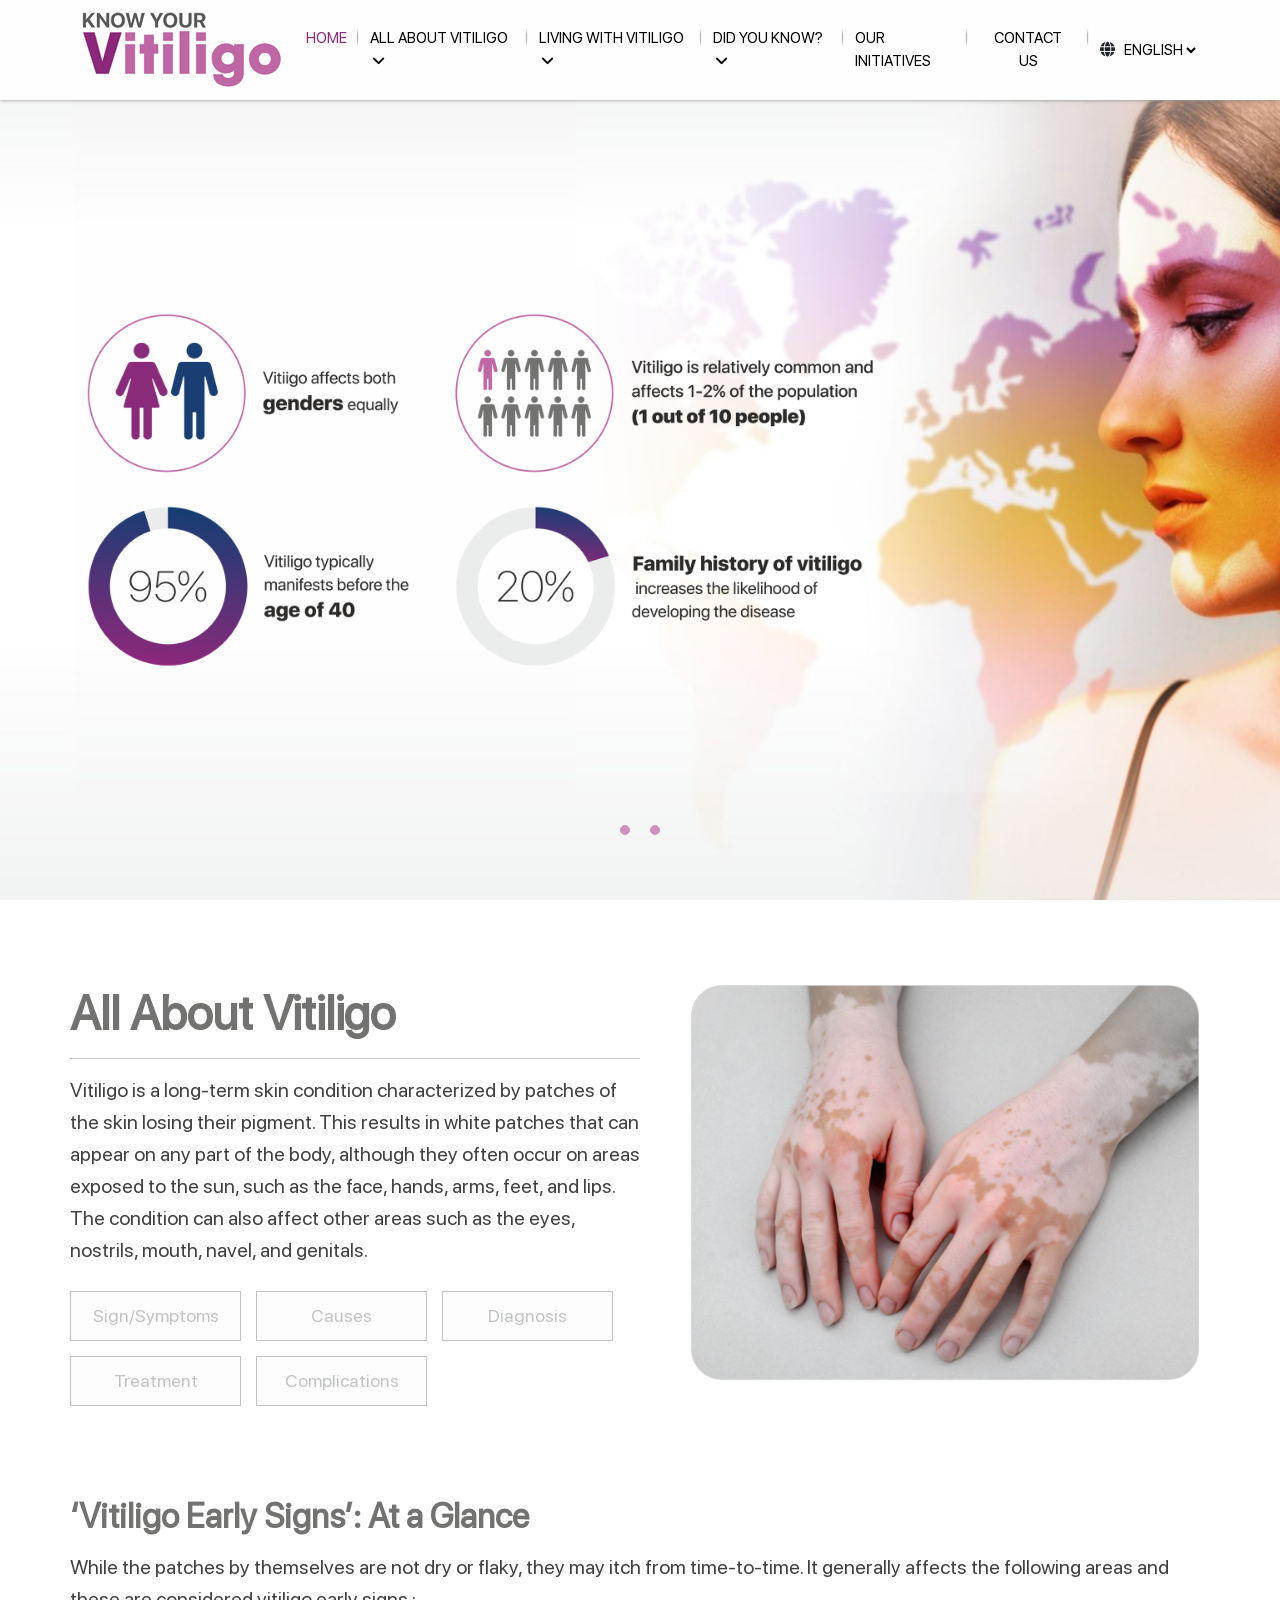
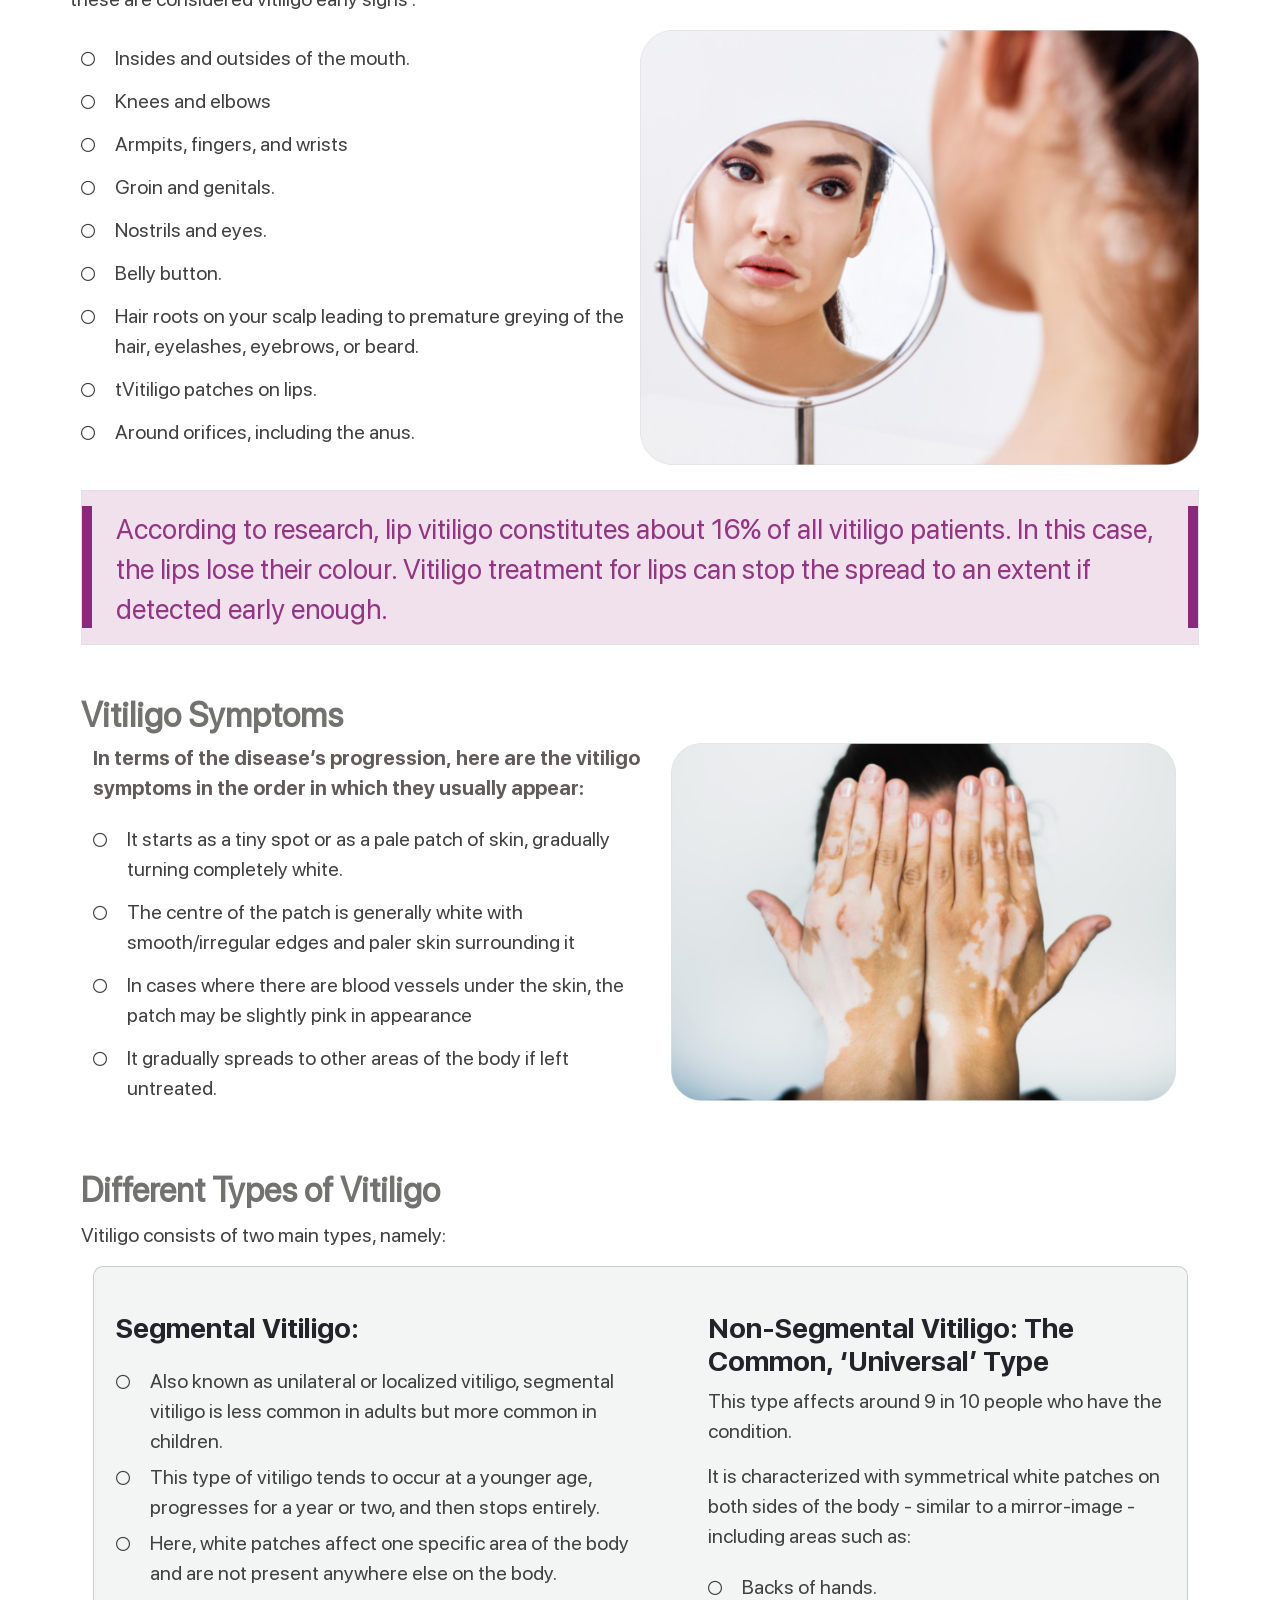
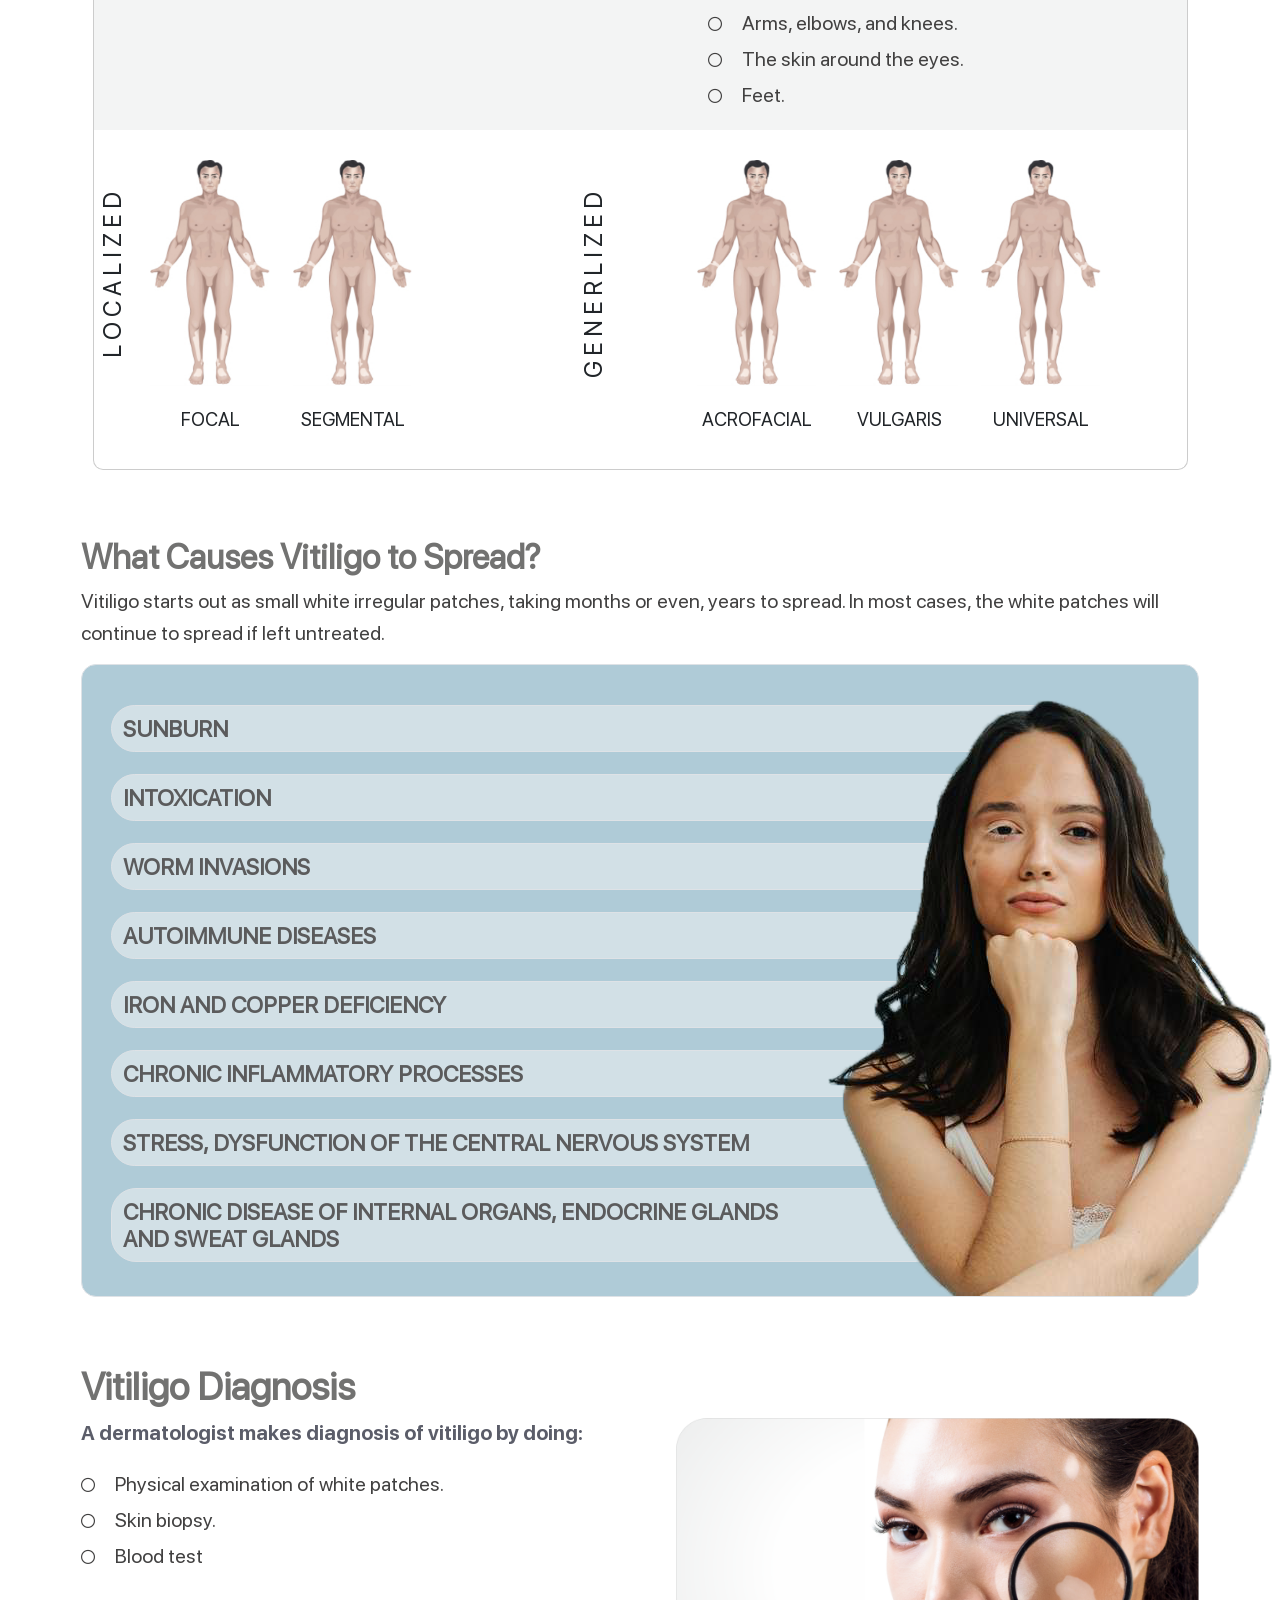
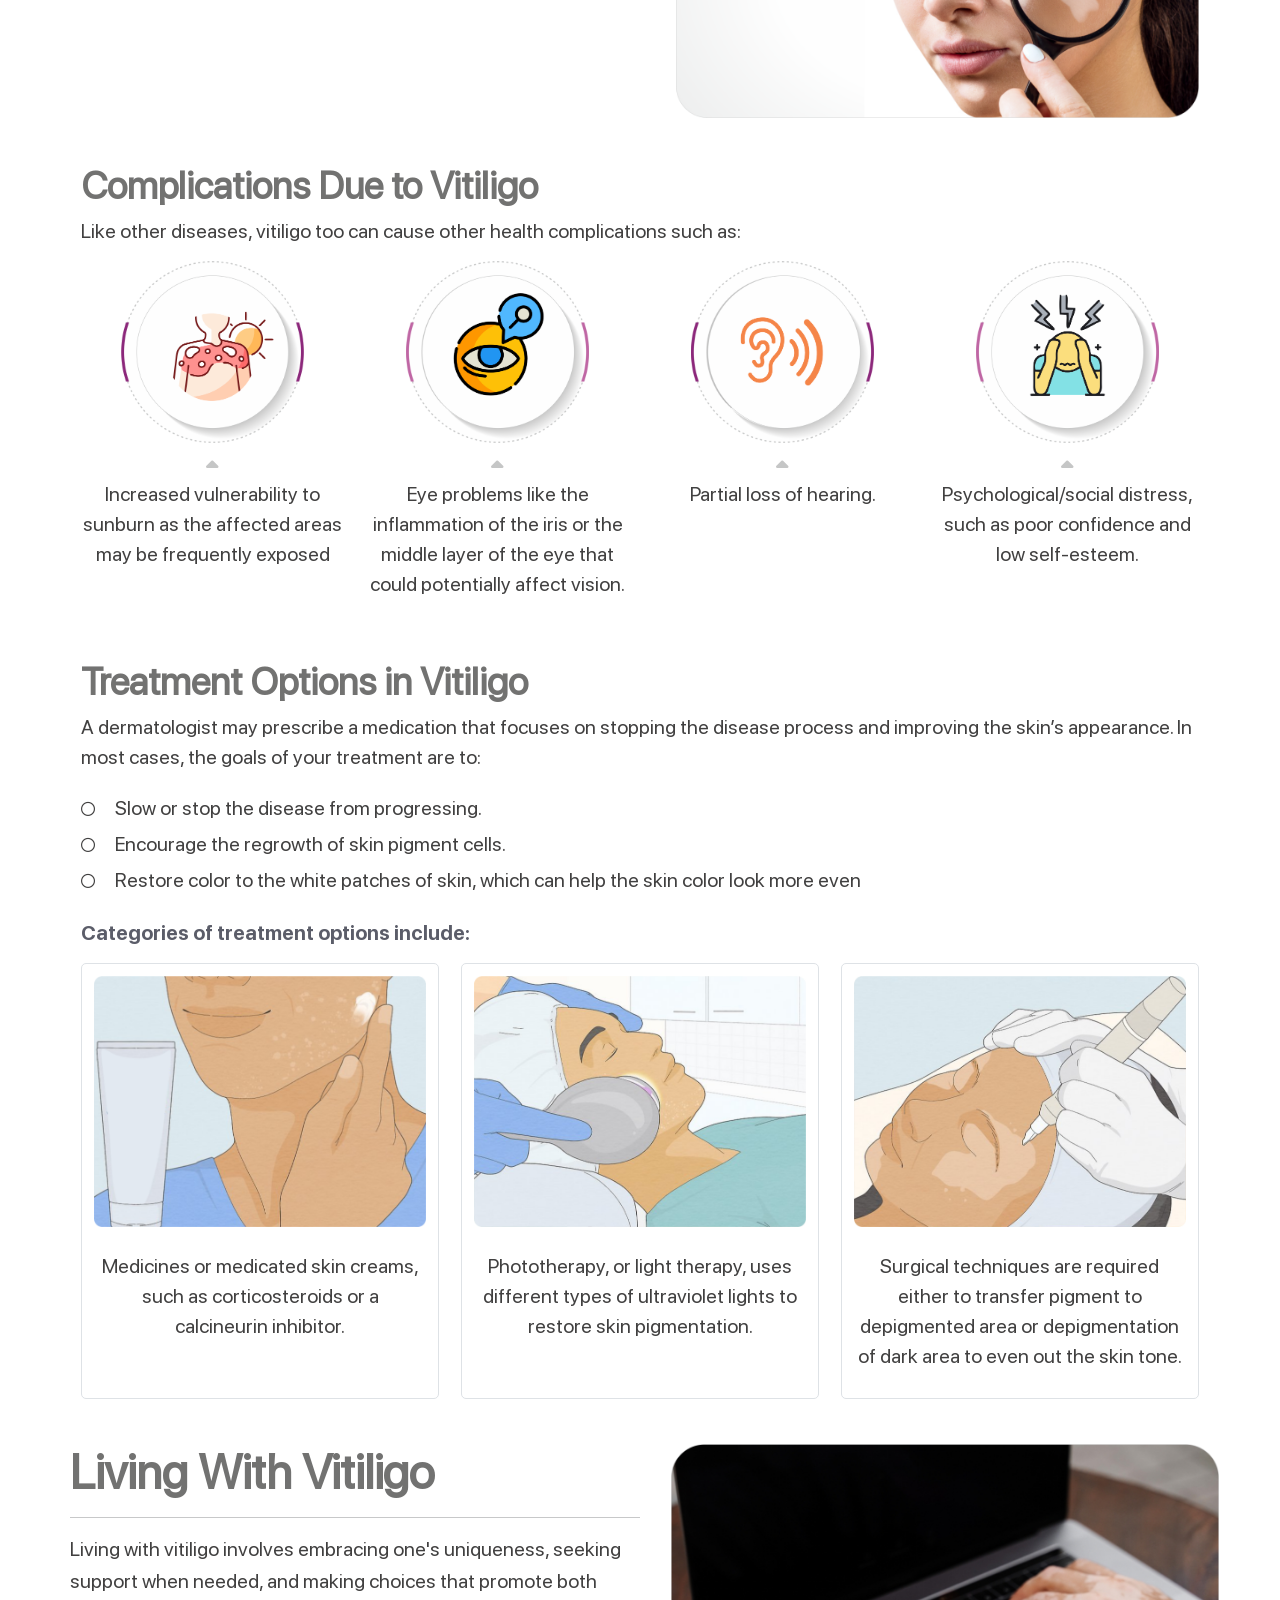
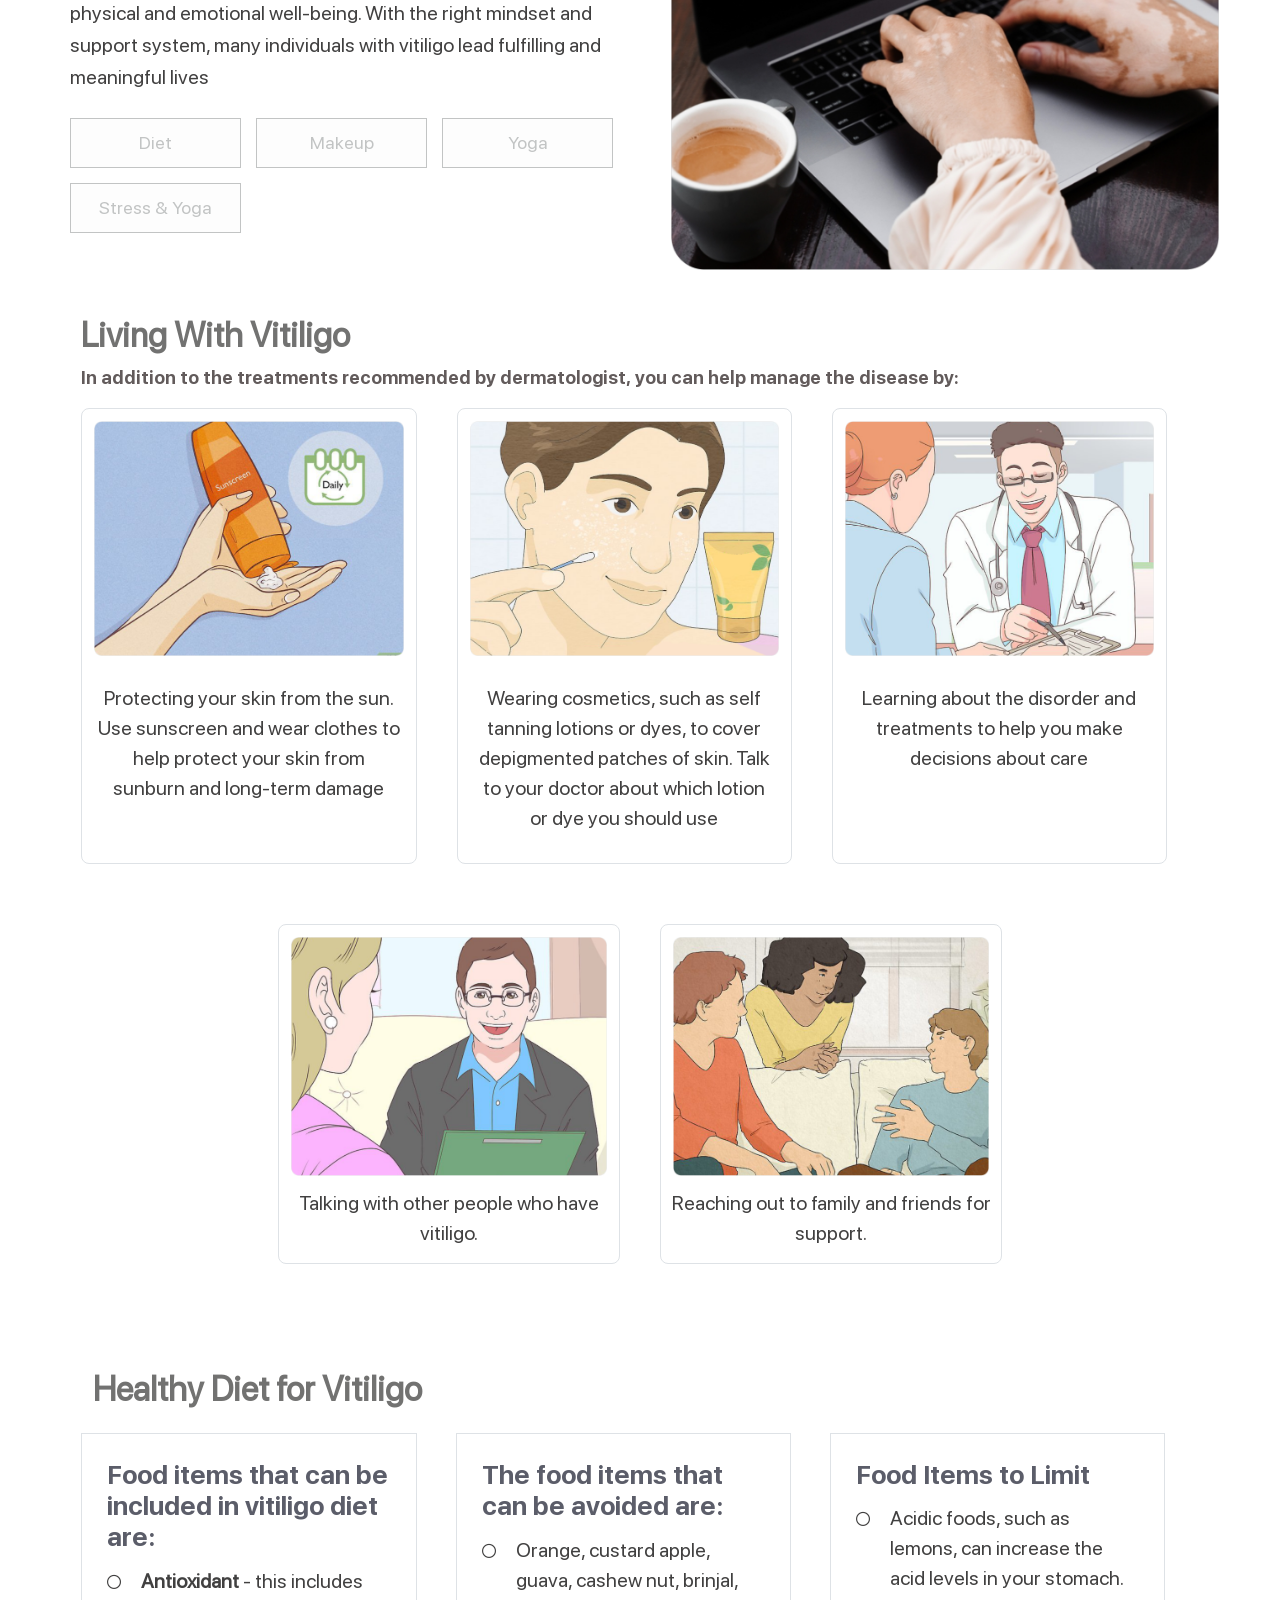
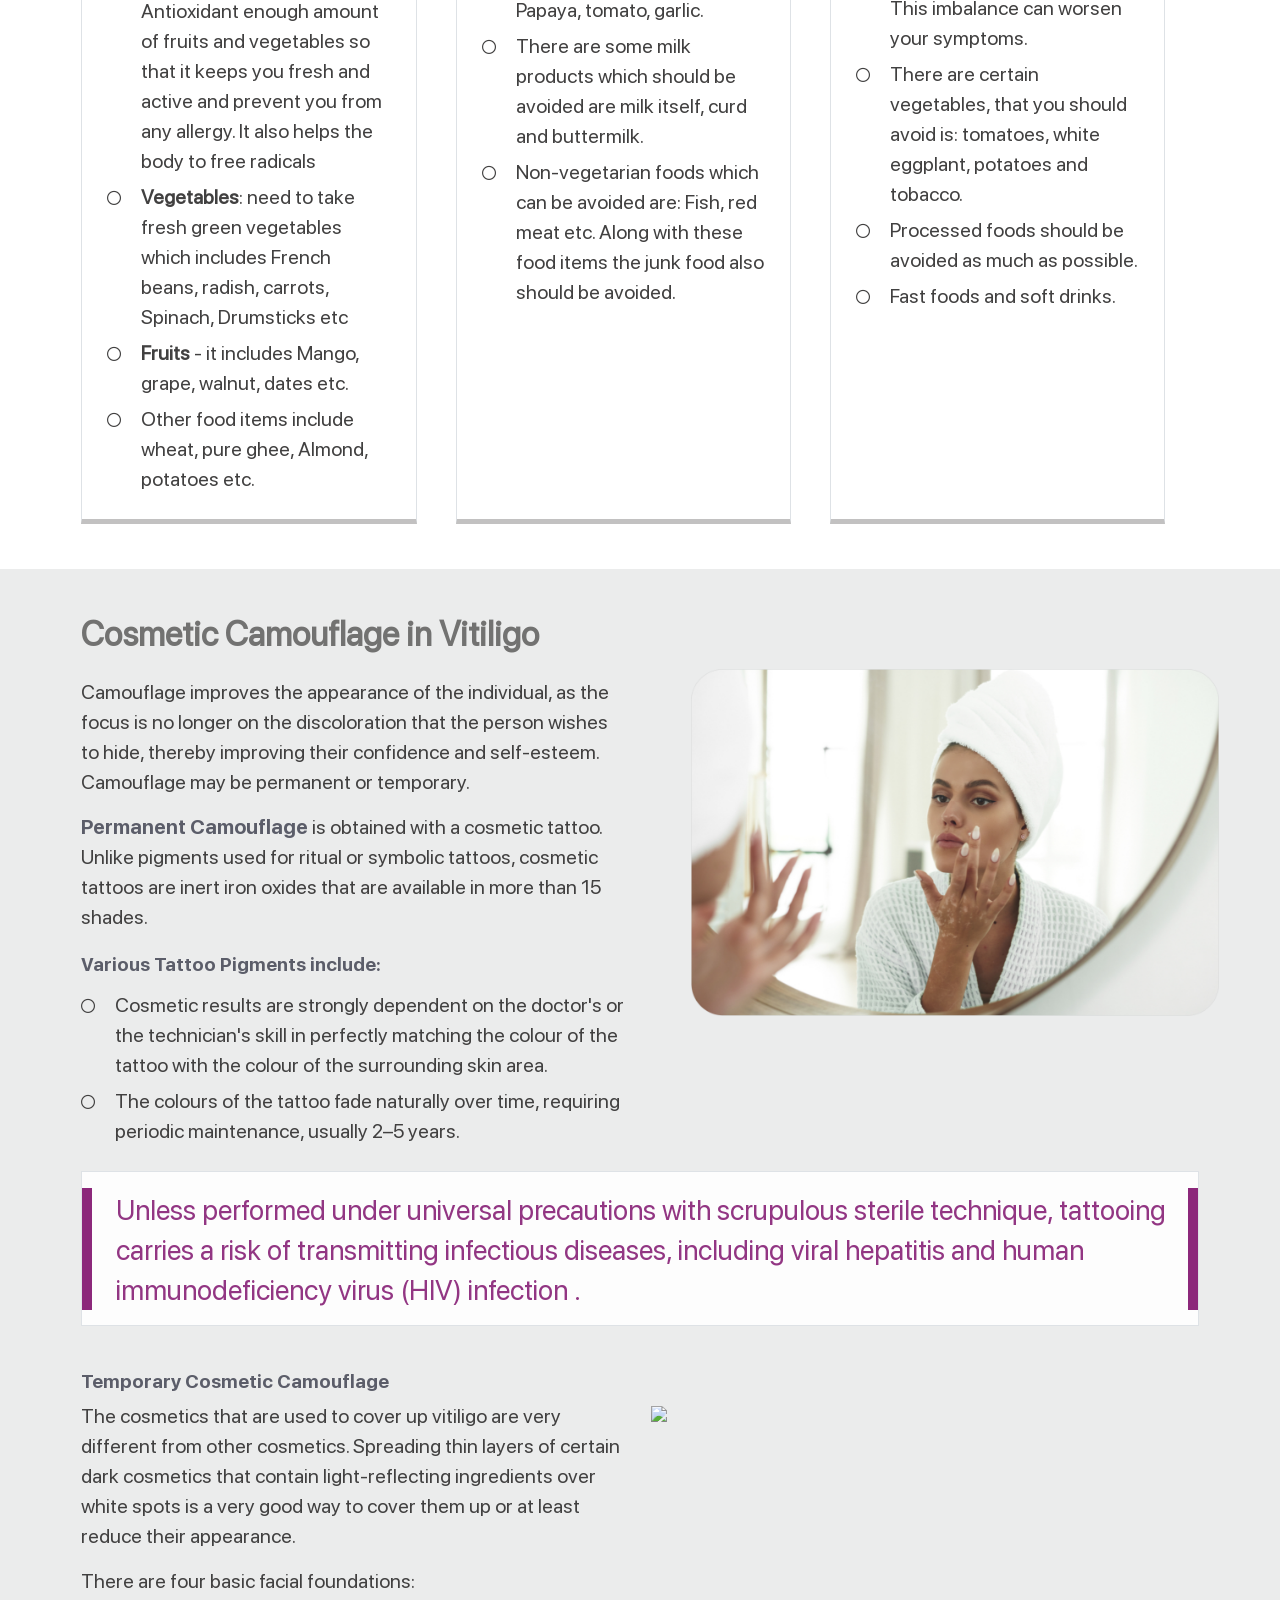
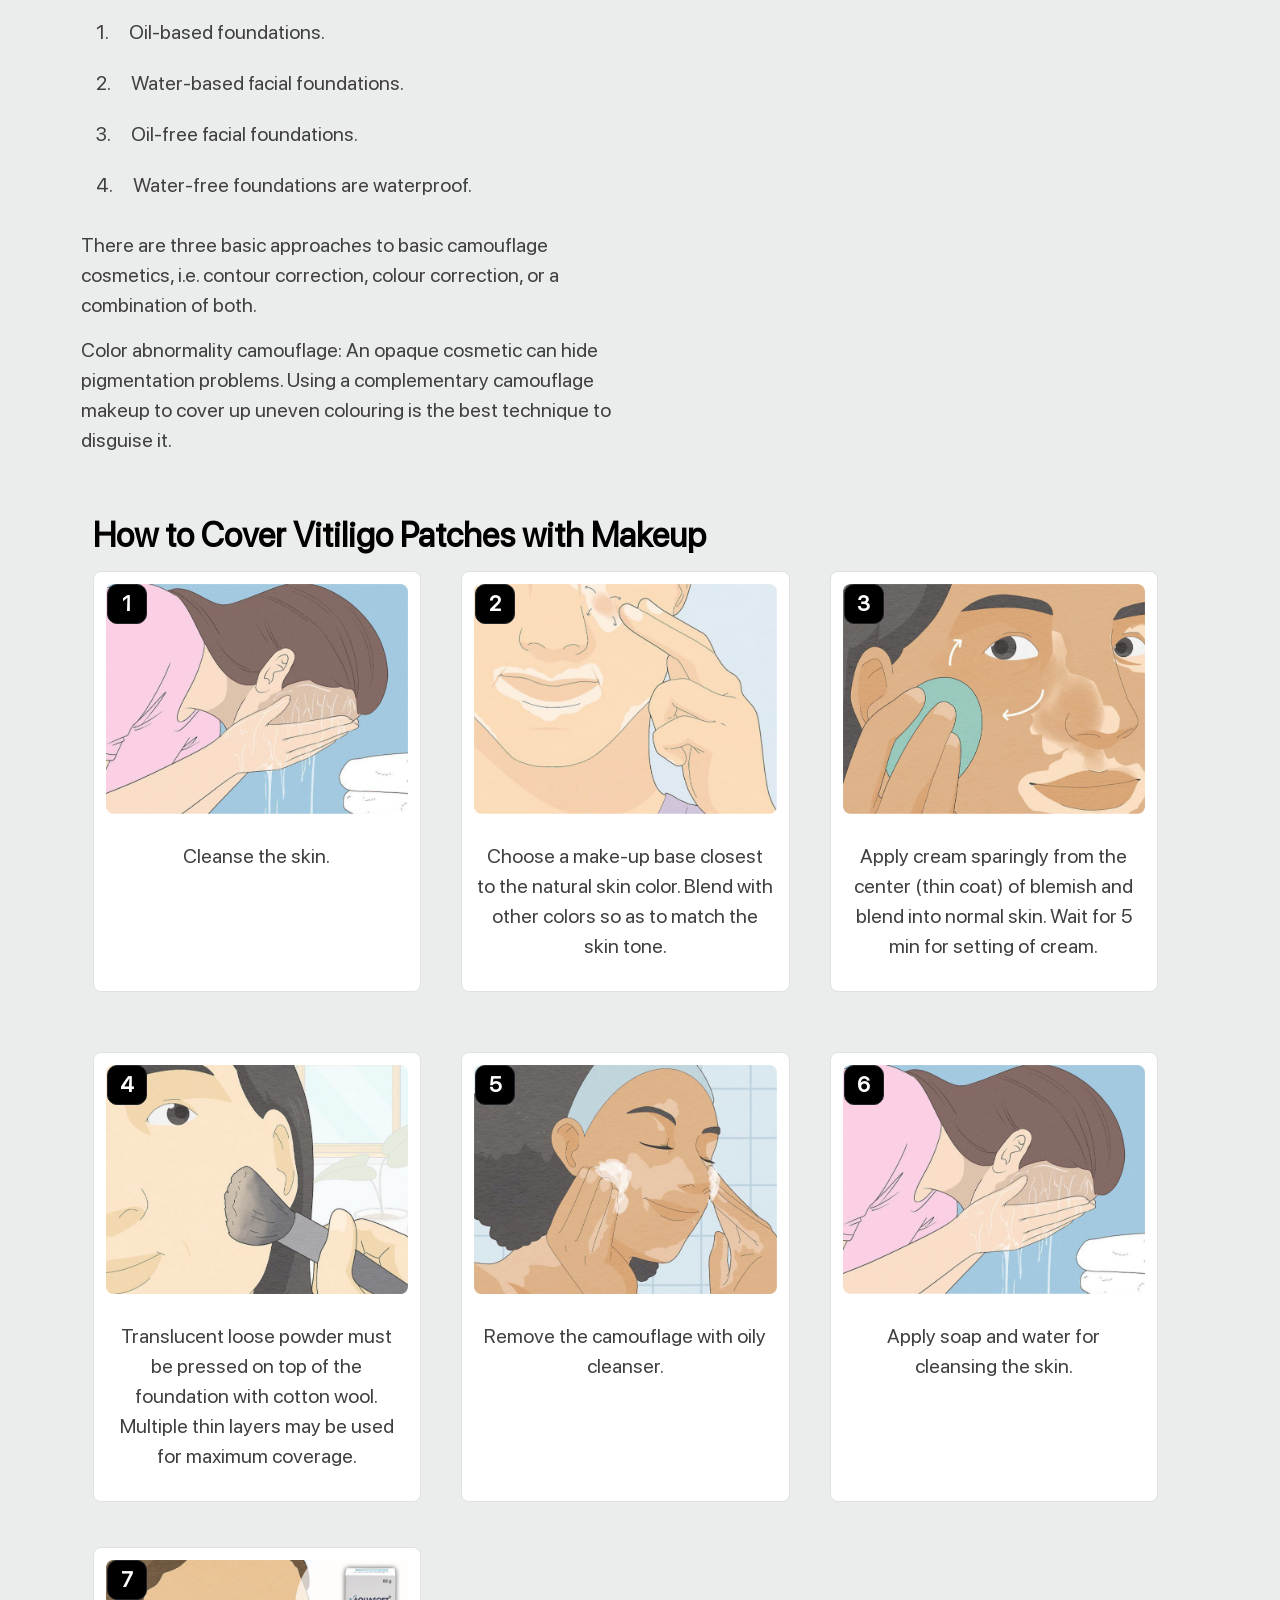
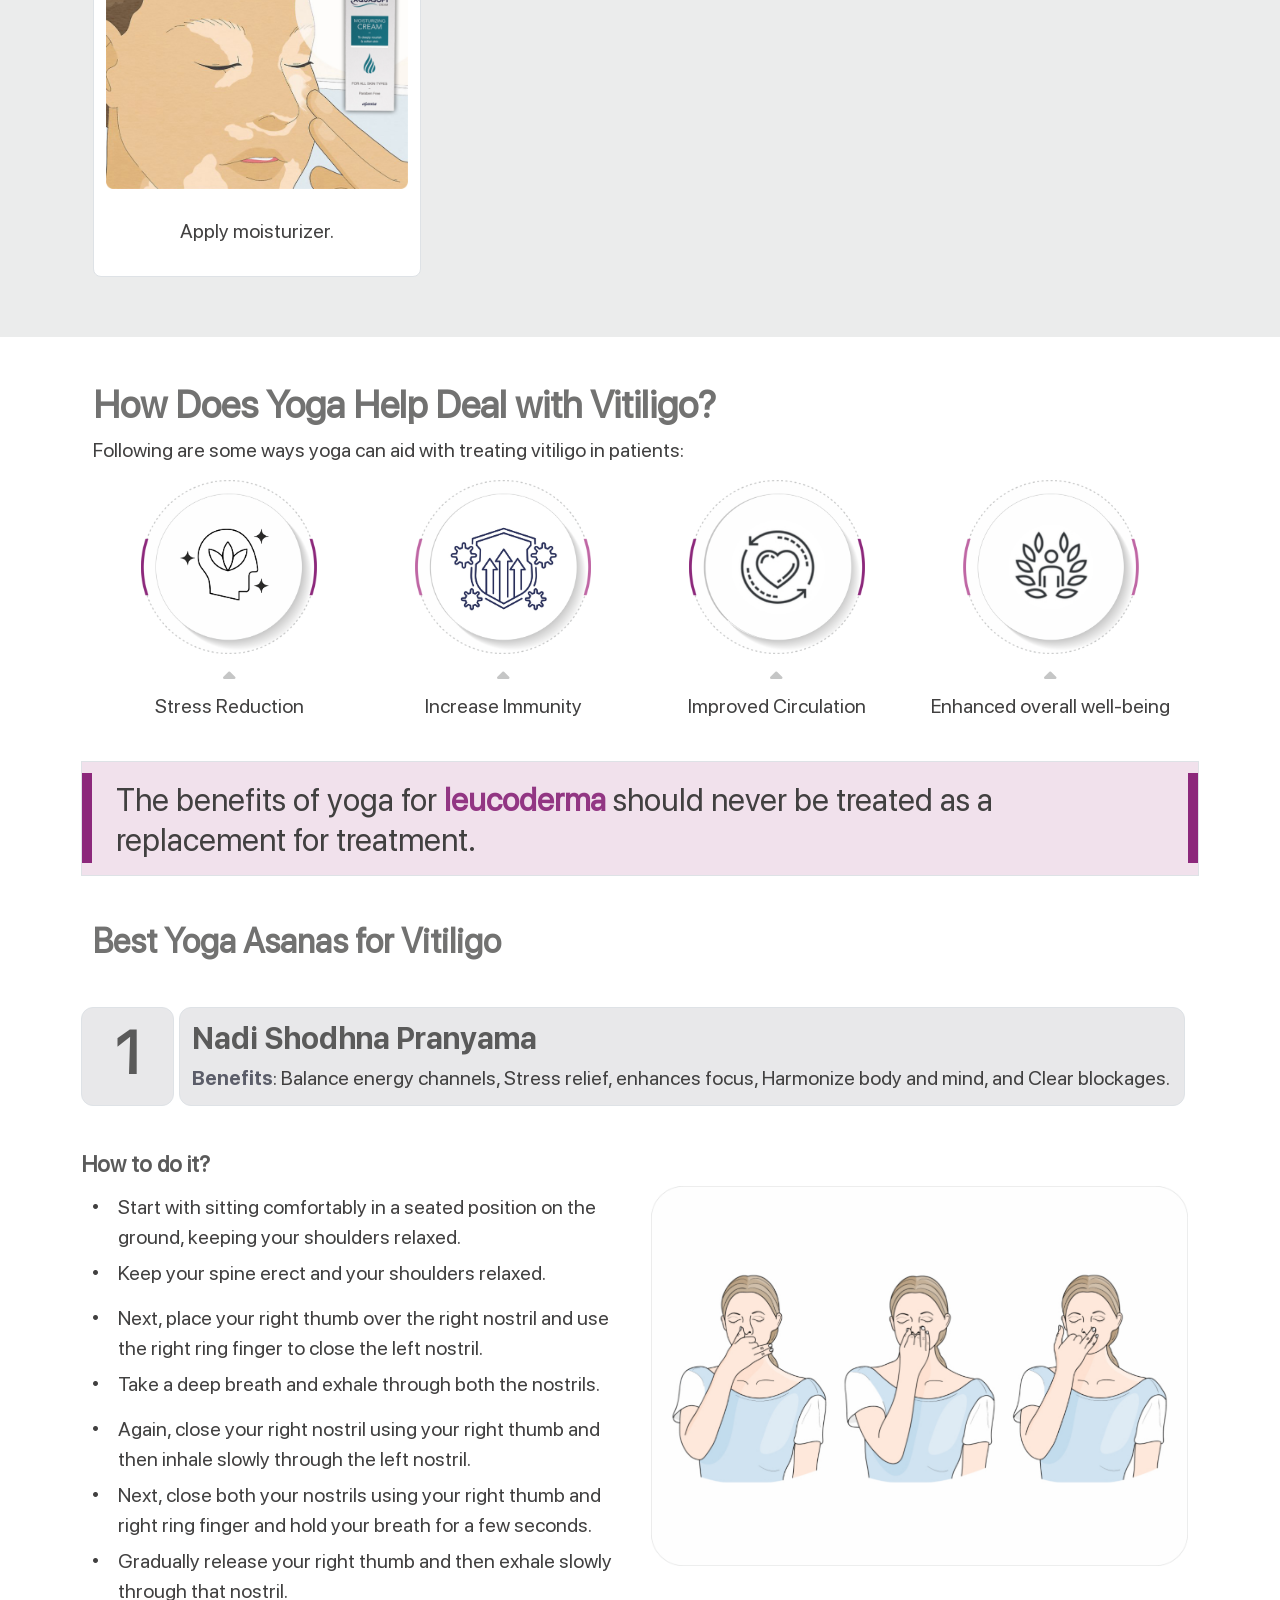
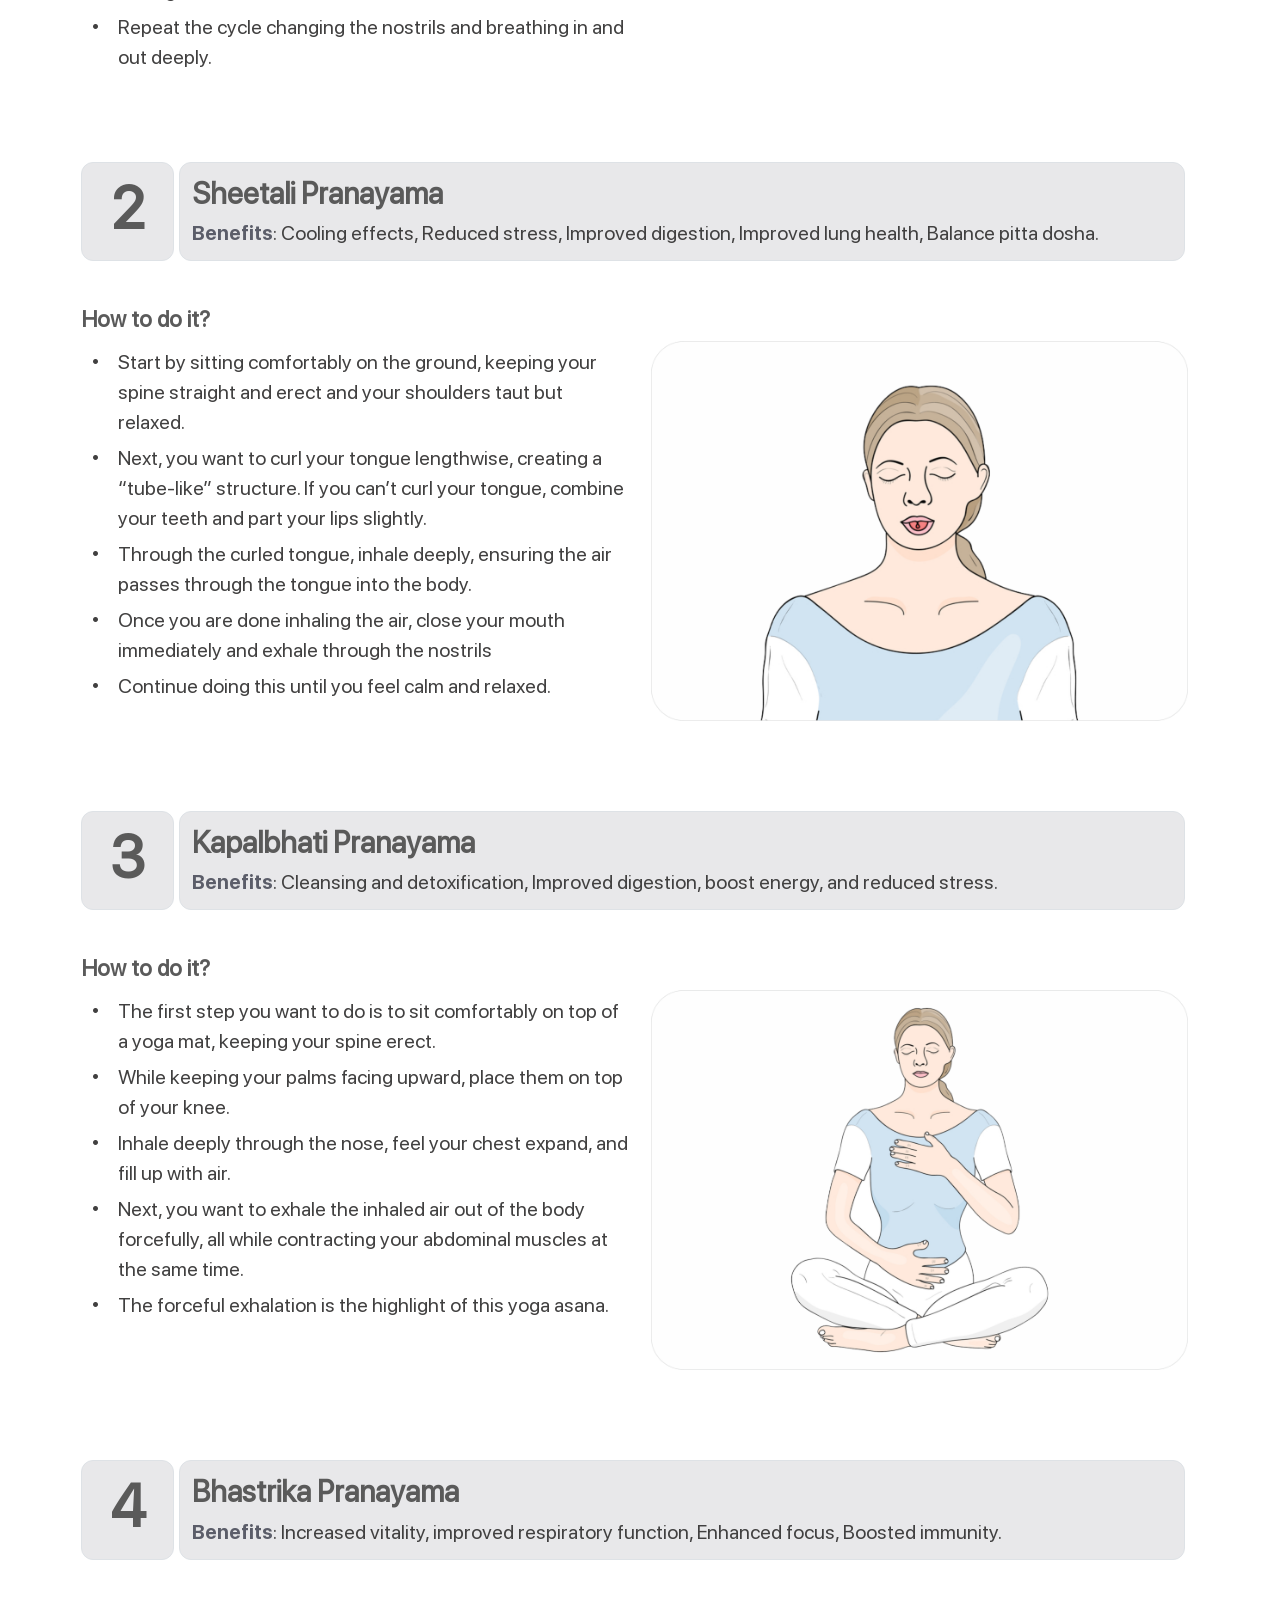
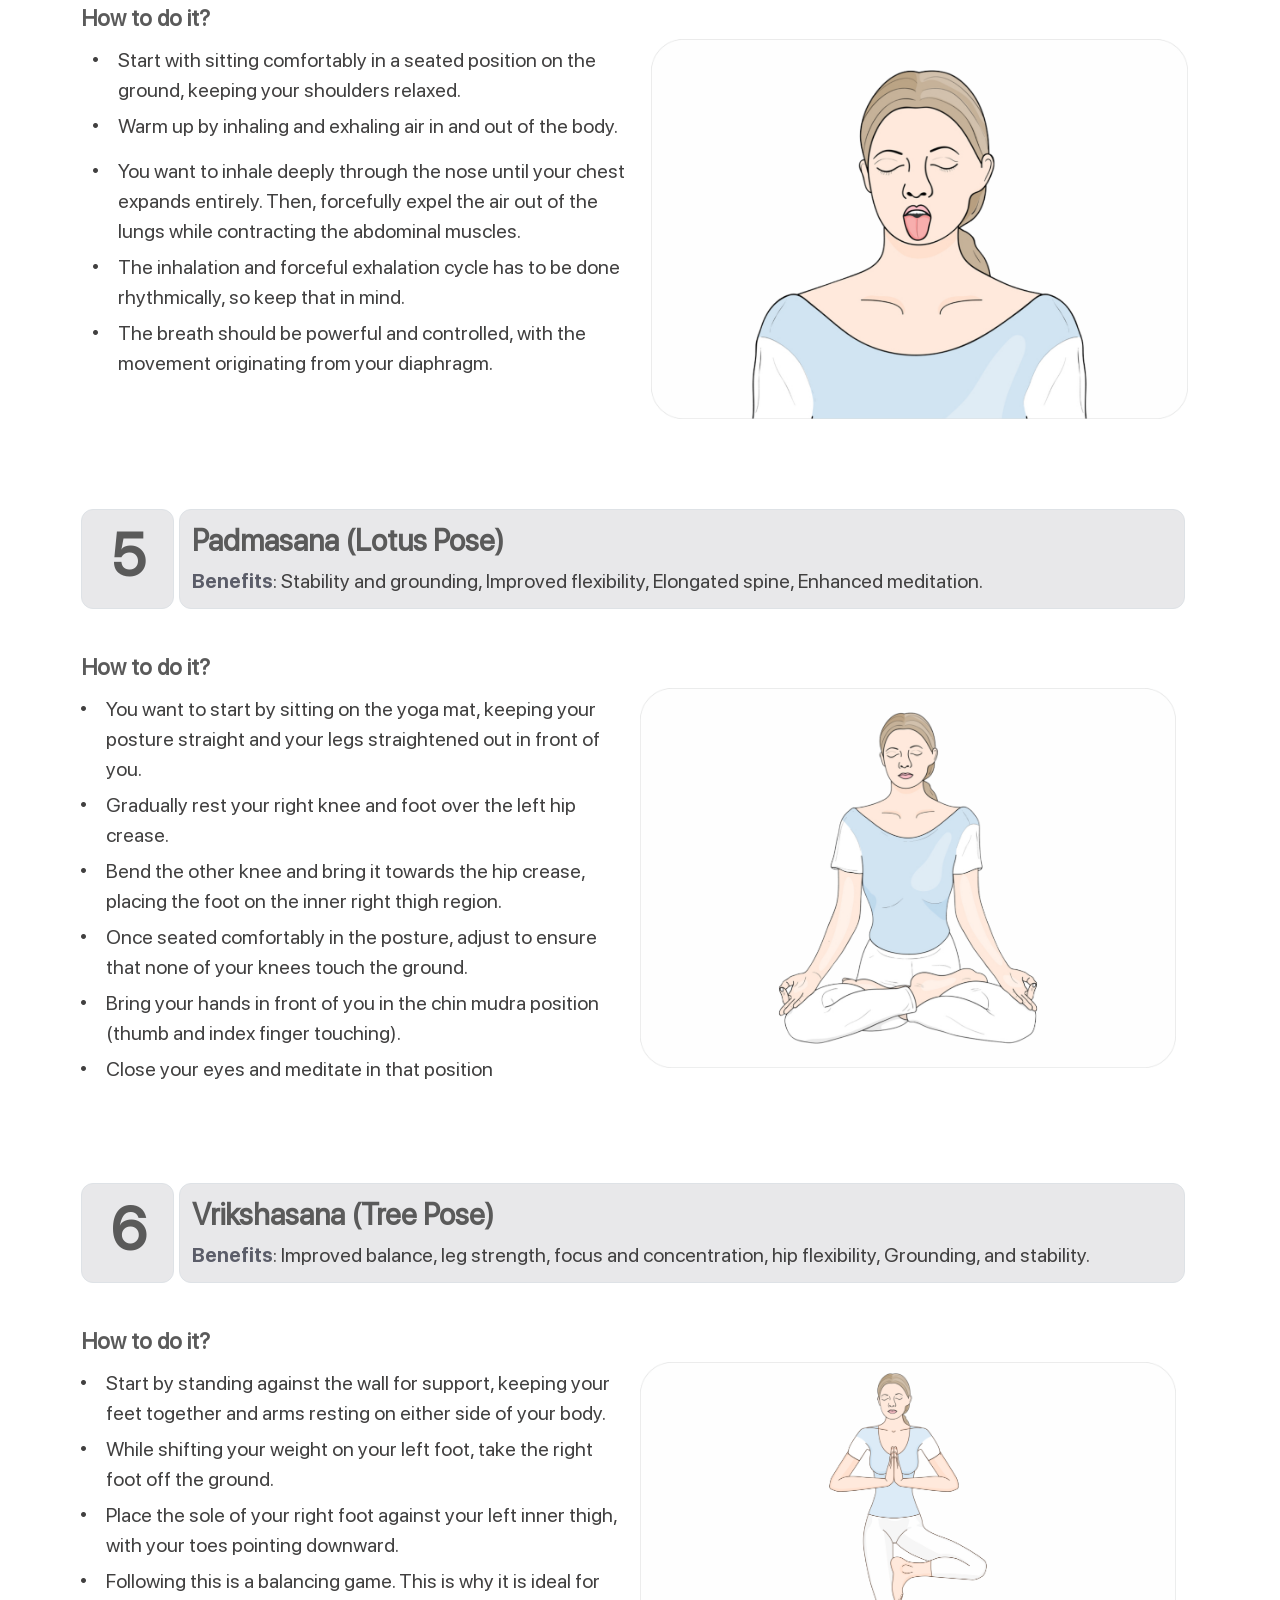
==== commit 499a8659: "add lang" ====
--- a/html/index.html
+++ b/html/index.html
@@ -2,9 +2,24 @@
 <html lang="en">
 
 <head>
+    <!-- Google tag (gtag.js) -->
+    <script async src="https://www.googletagmanager.com/gtag/js?id=G-CRBTNT9NGE"></script>
+    <script>
+        window.dataLayer = window.dataLayer || [];
+        function gtag(){dataLayer.push(arguments);}
+        gtag('js', new Date());
+
+        gtag('config', 'G-CRBTNT9NGE');
+    </script>
+
+
     <meta charset="utf-8" />
     <meta name="viewport" content="width=device-width, initial-scale=1.0, user-scalable=0">
+
     <title>Know Your Vitiligo</title>
+    <meta name="title" content="All About Vitiligo - Understanding the Skin Condition" />
+    <meta name="description" content="Learn about Vitiligo, a long-term skin condition causing white patches on the skin due to loss of pigment. Understand its effects, common areas impacted, and more." />
+
     <link rel="icon" href="./assets/img/favicon.ico" type="image/x-icon" />
     <link rel="shortcut icon" href="./assets/img/favicon.ico" type="image/x-icon" />
 
@@ -19,132 +34,83 @@
     <link rel="stylesheet" href="https://cdnjs.cloudflare.com/ajax/libs/font-awesome/6.5.2/css/all.min.css"
         integrity="sha512-SnH5WK+bZxgPHs44uWIX+LLJAJ9/2PkPKZ5QiAj6Ta86w+fsb2TkcmfRyVX3pBnMFcV7oQPJkl9QevSCWr3W6A=="
         crossorigin="anonymous" referrerpolicy="no-referrer" />
-
-
 </head>
 
 <body>
     <header>
         <nav class="navBarNew navbar navbar-expand-lg">
             <div class="container">
-                <a class="navbar-brand" href="#"> <img src="./assets/img/logo.png" alt="logo" /></a>
-                <button class="navbar-toggler" type="button" data-bs-toggle="collapse"
+                <a class="navbar-brand" href="#"><img src="./assets/img/logo.png" alt="logo" /></a>
+                <button class="navbar-toggler collapsed" type="button" data-bs-toggle="collapse"
                     data-bs-target="#navbarSupportedContent" aria-controls="navbarSupportedContent"
                     aria-expanded="false" aria-label="Toggle navigation">
                     <span class="navbar-toggler-icon"></span>
                 </button>
                 <div class="collapse navbar-collapse" id="navbarSupportedContent">
                     <ul class="navbar-nav me-auto mb-2 mb-lg-0">
-                        <li class="nav-item ">
-                            <a class="nav-link  " href="#home" data-target="#sign">
-                                Home
-                            </a>
-
+                        <li class="nav-item">
+                            <a class="nav-link" href="#home" id="home-menu"></a>
                         </li>
                         <li class="nav-item">
                             <a class="nav-link" href="#about" id="about-menu" role="button">
-                                <img src="./assets/img/menu_bg.png" alt="bg" />
-                                ALL ABOUT VITILIGO
+                                
+                                <span id="all-about-vitiligo"></span>
                                 <i class="fa fa-angle-down" style="margin-left: 2px;" aria-hidden="true"></i>
                             </a>
                             <ul class="overEffectDropdown">
-                                <li><button data-target="#sign"class="scrollButton dropdown-item">Sign/Symptoms</button></li>
-                                <li><button data-target="#causes"class="scrollButton dropdown-item" >Causes</button></li>
-                                <li><button data-target="#diagnosis"class="scrollButton dropdown-item">Diagnosis</button></li>
-
-                                <li><button data-target="#Complication"class="scrollButton dropdown-item" >Complications</button></a></li>
-                                <li> <button  data-target="#treatment" class="scrollButton dropdown-item">Treatment</button></a></li>
+                                <li><button data-target="#sign" class="scrollButton dropdown-item" id="sign-symptoms"></button></li>
+                                <li><button data-target="#causes" class="scrollButton dropdown-item" id="causes-menu"></button></li>
+                                <li><button data-target="#diagnosis" class="scrollButton dropdown-item" id="diagnosis-menu"></button></li>
+                                <li><button data-target="#complication" class="scrollButton dropdown-item" id="complications-menu"></button></li>
+                                <li><button data-target="#treatment" class="scrollButton dropdown-item" id="treatment-menu"></button></li>
                             </ul>
                         </li>
-
                         <li class="nav-item">
-                            <a class="nav-link" href="#livingVitiligo" id="living-Vitiligo" role="button">
-                                <img src="./assets/img/menu_bg.png" alt="bg" />
-                                LIVING WITH VITILIGO
+                            <a class="nav-link" href="#livingVitiligo" id="living-vitiligo-menu" role="button">
+                                
+                                <span id="living-with-vitiligo"></span>
                                 <i class="fa fa-angle-down" style="margin-left: 2px;" aria-hidden="true"></i>
                             </a>
                             <ul class="overEffectDropdown">
-                                <li><button data-target="#diet"class="scrollButton dropdown-item">Diet</button></a></li>
-                                <li><button data-target="#makeup"class="scrollButton dropdown-item">Makeup</button></li>
-                                <li><button data-target="#yoga"class="scrollButton dropdown-item" >Yoga</button></li>
-                                <li><button data-target="#stress"class="scrollButton dropdown-item"> Stress and Vitiligo</button></li>
+                                <li><button data-target="#diet" class="scrollButton dropdown-item" id="diet-menu"></button></li>
+                                <li><button data-target="#makeup" class="scrollButton dropdown-item" id="makeup-menu"></button></li>
+                                <li><button data-target="#yoga" class="scrollButton dropdown-item" id="yoga-menu"></button></li>
+                                <li><button data-target="#stress" class="scrollButton dropdown-item" id="stress-menu"></button></li>
                             </ul>
                         </li>
-
-<!--                        <li class="nav-item ">-->
-<!--                            <a class="nav-link " id="living-Vitiligo" href="#livingVitiligo" role="button" >-->
-<!--                                <img src="./assets/img/menu_bg.png" alt="bg" />-->
-<!--                                LIVING WITH VITILIGO-->
-<!--                                <i class="fa fa-angle-down" style="margin-left: 2px;" aria-hidden="true"></i>-->
-<!--                            </a>-->
-<!--                            <ul class="overEffectDropdown">-->
-<!--                                <li><button data-target="#diet" class="scrollButton dropdown-item">Diet</button></a></li>-->
-<!--                                <li><button data-target="#makeup" class="scrollButton dropdown-item">Makeup</button></li>-->
-<!--                                <li><button data-target="#yoga" class="scrollButton dropdown-item" >Yoga</button></li>-->
-<!--                                <li><button data-target="#stress" class="scrollButton dropdown-item"> Stress and Vitiligo</button></li>-->
-<!--                            </ul>-->
-<!--                        </li>-->
-
                         <li class="nav-item">
-                            <a class="nav-link " id="did-You-Know" href="#didYouKnow" role="button" >
-                                <img src="./assets/img/menu_bg.png" alt="bg" />
-                                DID YOU KNOW?
+                            <a class="nav-link" href="#didYouKnow" id="did-you-know-menu" role="button">
+                               
+                                <span id="did-you-know"></span>
                                 <i class="fa fa-angle-down" style="margin-left: 2px;" aria-hidden="true"></i>
                             </a>
                             <ul class="overEffectDropdown">
-                                <li><button data-target="#myth"class="scrollButton dropdown-item" >Myths and Facts</button> </a></li>
-                                <li><button data-target="#do"class="scrollButton dropdown-item" >Dos and Donʼts </button></a></li>
-                                <li><button data-target="#faqs"class="scrollButton dropdown-item" >FAQs</button></a></li>
+                                <li><button data-target="#myth" class="scrollButton dropdown-item" id="myths-facts-menu"></button></li>
+                                <li><button data-target="#do" class="scrollButton dropdown-item" id="dos-donts-menu"></button></li>
+                                <li><button data-target="#faqs" class="scrollButton dropdown-item" id="faqs-menu"></button></li>
                             </ul>
                         </li>
-                        <li class="nav-item ">
-
+                        <li class="nav-item">
                             <a class="nav-link" href="#initiative" id="initiative-menu">
-                                <img src="./assets/img/menu_bg.png" alt="bg" />
-                                OUR INITIATIVES
+                               
+                                <span id="our-initiatives"></span>
                             </a>
                         </li>
                         <li class="nav-item">
-
-                            <!-- <a class="nav-link " href="#">
-                                <img src="./assets/img/menu_bg.png" alt="bg" />
-                                CONTACT US
-                            </a> -->
-
-
-                            <!--                            <a class="nav-link nav_contact" href="#">
-                                     <img src="./assets/img/menu_bg.png" alt="bg" />
-                                    <button id="contactUsButton" class="contact nav-link ">Contact Us
+                            <a class="nav-link nav_contact">
+                               
+                                <button class="contact nav-link" data-bs-toggle="modal" data-bs-target="#contactForm">
+                                    <span id="contact-us"></span>
                                 </button>
-                                <div id="popupForm" class="popup">
-                                    <div class="popup-content">
-                                        <div class="close_btn">
-                                            <span class="close">&times;</span>
-                                        </div>
-
-                                        <h1>Connect with us</h1>
-                                        <hr>
-                                        <p>Please write your massage and contact information below. We will respond as soon as possible.</p>
-
-                                        <form>
-                                            <input type="email" id="email" name="email" required placeholder="knowyourvitiligo@ajantpharma.com"><br><br>
-                                            <textarea id="message" name="message" required placeholder="Type your massage here!"></textarea><br><br>
-                                            <input type="number" id="number" name="number" required placeholder="Enter your phone number"/><br><br>
-                                            <label>
-                                                <input type="checkbox" id="privacy" name="privacy" required>
-                                                I confirm that i've read and agree to<span class="text-decoration-underline mx-1">Privacy policy.</span>
-                                            </label><br><br>
-                                            <button type="submit">Submit</button>
-                                        </form>
-                                    </div>
-                                </div>
-                                </a>-->
-
-                            <a class="nav-link nav_contact">
-                                <img src="./assets/img/menu_bg.png" alt="bg" />
-                                <button class="contact nav-link " data-bs-toggle="modal"
-                                    data-bs-target="#contactForm">Contact Us</button>
                             </a>
+                        </li>
+                        <li class="langSelect">
+                            
+                            <i class="fa-solid fa-globe"></i>
+                            <select id="language-switcher">
+                                <option value="english">English</option>
+                                <option value="tamil">Tamil</option>
+                            </select>
                         </li>
                     </ul>
                 </div>
@@ -164,12 +130,7 @@
                                 <div class="inner">
                                     <div class="bannerLogo">Vitiligo</div>
                                     <div class="log"><img src="./assets/img/vitiligo.png" alt="vitiligo" /></div>
-                                    <p>If you have been diagnosed with vitiligo, or
-                                        think you might have it, or have a loved one
-                                        with the disease, then we are here for you. We
-                                        want to help you understand your skin
-                                        condition, feel more in control, by being better
-                                        informed</p>
+                                    <p id="banner1Text"></p>
                                 </div>
                             </div>
                         </div>
@@ -185,14 +146,6 @@
                         </div>
                         <img src="./assets/img/banner2.jpg" alt="banner">
                     </div>
-<!--                    <div class="swiper-slide">-->
-<!--                            <div class="swiper_content">-->
-<!--                                <img src="./assets/img/banner2.jpg" alt="banner2">-->
-<!--                                <div class="bg-imageNew">-->
-<!--                                        <img src="assets/img/MicrosoftTeams-image (9).png" />-->
-<!--                                </div>-->
-<!--                        </div>-->
-<!--                    </div>-->
 
                 </div>
                 <div class="swiper-pagination"></div>
@@ -200,107 +153,24 @@
         </div>
     </section>
 
-    <!-- <section class="bannerslider " id="home">
-
-        <ul class="nav-dots " id="js-dots">
-            <li class="nav-dot active "></li>
-            <li class="nav-dot"></li>
-        </ul>
-
-
-        <section class="section ">
-
-            <div class="swiper_contents" style="height:auto;">
-                <div class="contents contentss" style="position: absolute;top:50%;
-                ">
-                    <div class="container">
-                        <div class="inner">
-                            <div class="log">
-                                <img src="./assets/img/vitiligo.png" alt="vitiligo" />
-                            </div>
-                            <p>If you have been diagnosed with vitiligo, or think you might have it, or have a loved one
-                                with the disease, then we are here for you. We want to help you understand your skin
-                                condition, feel more in control, by being better informed</p>
-                        </div>
-                    </div>
-                </div>
-                <img src="./assets/img/banner.jpg" alt="banner "class="banner-img"
-                >
-            </div>
-        </section>
-        <section class="section ">
-
-            <div class="swiper_content">
-
-                <img src="./assets/img/banner2.jpg" alt="banner2">
-                <div class="bg-image">
-                    <img src="assets/img/MicrosoftTeams-image (9).png" />
-                </div>
-
-            </div>
-        </section>
-
-
-
-
-    </section> -->
-
-
-    <!-- <section id="about" class="mt-5 ">
-        <div class="About">
-            <div class="AllAboutVitiligo row justify-content-center">
-                <div class="col-10 col-10 col-lg-4 col-md-10 col-sm-10 about_content">
-                    <h1 class="heading">All About Vitiligo</h1>
-                    <hr>
-                    <p>Vitiligo is a long-term skin condition characterized by patches
-                        of the skin losing their pigment. This results in white patches
-                        that can appear on any part of the body, although they often
-                        occur on areas exposed to the sun, such as the face, hands,
-                        arms, feet, and lips. The condition can also affect other areas
-                        such as the eyes, nostrils, mouth, navel, and genitals</p>
-                    <div class="btn_group  ">
-                        <button class="scrollButton" data-target="#sign"> Sign/Symptoms</button>
-                        <button class="scrollButton mx-3" data-target="#causes">Causes</button>
-                        <button class="scrollButton" data-target="#diagnosis"> Diagnosis</button>
-
-                    </div>
-                    <div class="btn_group_1">
-                        <button class="scrollButton" data-target="#treatment"> Treatment</button>
-                        <button class="  mx-3 scrollButton" data-target="#Complication"> Complications</button>
-                    </div>
-                </div>
-                <div class="col-10 col-10 col-lg-4 col-md-10 col-sm-10 about_content_1">
-                    <div class="about_img">
-                        <img src="assets/img/All about vitiligo.png" class="img-fluid" />
-                    </div>
-
-                </div>
-
-            </div>
-            </div>
-    </section> -->
+
 
     <section id="about" class="mt-5">
         <div class="container">
             <div class="About">
                 <div class="AllAboutVitiligo row justify-content-center">
                     <div class="col-11 col-lg-6 col-md-11 col-sm-11 about_content">
-                        <h1 class="heading">All About Vitiligo</h1>
+                        <h1 id="about_heading" class="heading">All About Vitiligo</h1>
                         <hr>
-                        <p>Vitiligo is a long-term skin condition characterized by patches
-                            of the skin losing their pigment. This results in white patches
-                            that can appear on any part of the body, although they often
-                            occur on areas exposed to the sun, such as the face, hands,
-                            arms, feet, and lips. The condition can also affect other areas
-                            such as the eyes, nostrils, mouth, navel, and genitals</p>
+                        <p id="about_paragraph"></p>
                         <div class="btn_group">
-                            <button class="scrollButton" data-target="#sign"> Sign/Symptoms</button>
-                            <button class="scrollButton mx-3" data-target="#causes">Causes</button>
-                            <button class="scrollButton" data-target="#diagnosis"> Diagnosis</button>
+                            <button class="scrollButton" data-target="#sign" id="about_sign_symptoms"></button>
+                            <button class="scrollButton mx-3" data-target="#causes" id="about_causes"></button>
+                            <button class="scrollButton" data-target="#diagnosis" id="about_diagnosis"></button>
                         </div>
                         <div class="btn_group_1">
-                            <button class="scrollButton" data-target="#treatment"> Treatment</button>
-                            <button class="mx-3 scrollButton Complications" data-target="#Complication"> Complications</button>
+                            <button class="scrollButton" data-target="#treatment" id="about_treatment"></button>
+                            <button class="mx-3 scrollButton" data-target="#complications" id="about_complications"></button>
                         </div>
                     </div>
                     <div class="col-11 col-lg-6 col-md-11 col-sm-11 about_content_1">
@@ -312,15 +182,17 @@
             </div>
         </div>
     </section>
+
+
 
     <section id="sign">
         <div class="container">
             <div class="AboutVitiligo mt-5">
                 <div class="row justify-content-center mt-5">
                     <div class="col-lg-12 col-md-11 col-sm-11 col-11 VitiligoContent mt-5">
-                        <h1 class="heading"> ‘Vitiligo Early Signsʼ: At a Glance </h1>
-
-                        <p class="mt-3">While the patches by themselves are not dry or flaky, they may itch from
+                        <h2 class="heading" id="sign_vitiligo_early_signs"> ‘Vitiligo Early Signsʼ: At a Glance </h2>
+
+                        <p class="mt-3" id="sign_vitiligo_early_signs_desc">While the patches by themselves are not dry or flaky, they may itch from
                             time-to-time. It
                             generally affects the following areas and
                             these are considered vitiligo early signs :</p>
@@ -336,7 +208,7 @@
                                             <i class="fa-regular fa-circle"></i>
                                         </div>
                                         <div class="list_description">
-                                            <p> Insides and outsides of the mouth.</p>
+                                            <p id="sign_Early_1"> Insides and outsides of the mouth.</p>
                                         </div>
                                     </div>
 
@@ -348,7 +220,7 @@
                                             <i class="fa-regular fa-circle"></i>
                                         </div>
                                         <div class="list_description">
-                                            <p> Knees and elbows</p>
+                                            <p id="sign_Early_2"> Knees and elbows</p>
                                         </div>
                                     </div>
 
@@ -359,7 +231,7 @@
                                             <i class="fa-regular fa-circle"></i>
                                         </div>
                                         <div class="list_description">
-                                            <p> Armpits, fingers, and wrists</p>
+                                            <p id="sign_Early_3"> Armpits, fingers, and wrists</p>
                                         </div>
                                     </div>
 
@@ -370,7 +242,7 @@
                                             <i class="fa-regular fa-circle"></i>
                                         </div>
                                         <div class="list_description">
-                                            <p> Groin and genitals.</p>
+                                            <p id="sign_Early_4"> Groin and genitals.</p>
                                         </div>
                                     </div>
 
@@ -382,7 +254,7 @@
                                             <i class="fa-regular fa-circle"></i>
                                         </div>
                                         <div class="list_description">
-                                            <p> Nostrils and eyes.</p>
+                                            <p id="sign_Early_5"> Nostrils and eyes.</p>
                                         </div>
                                     </div>
 
@@ -393,7 +265,7 @@
                                             <i class="fa-regular fa-circle"></i>
                                         </div>
                                         <div class="list_description">
-                                            <p> Belly button.</p>
+                                            <p id="sign_Early_6"> Belly button.</p>
                                         </div>
                                     </div>
                                 </li>
@@ -403,8 +275,7 @@
                                             <i class="fa-regular fa-circle"></i>
                                         </div>
                                         <div class="list_description">
-                                            <p> Hair roots on your scalp leading to premature greying of the
-                                                hair, eyelashes, eyebrows, or beard.</p>
+                                            <p id="sign_Early_7"></p>
                                         </div>
                                     </div>
                                 </li>
@@ -415,7 +286,17 @@
                                             <i class="fa-regular fa-circle"></i>
                                         </div>
                                         <div class="list_description">
-                                            <p> Around orifices, including the anus.</p>
+                                            <p id="sign_Early_8"></p>
+                                        </div>
+                                    </div>
+                                </li>
+                                <li>
+                                    <div class="list_content">
+                                        <div class="icon">
+                                            <i class="fa-regular fa-circle"></i>
+                                        </div>
+                                        <div class="list_description">
+                                            <p id="sign_Early_9"></p>
                                         </div>
                                     </div>
                                 </li>
@@ -436,7 +317,7 @@
 
             <div class="row justify-content-center m-0 p-0">
                 <div class="col-11 col-lg-12 col-md-11 col-sm-11  border cases cases_1 border-left-right atGlanceSection">
-                    <p>According to research, lip vitiligo constitutes about 16% of all vitiligo patients. In this case,
+                    <p id="sign_lip_vitiligo">According to research, lip vitiligo constitutes about 16% of all vitiligo patients. In this case,
                         the lips lose their colour. Vitiligo treatment for lips can stop the spread to an extent if
                         detected early enough.</p>
                 </div>
@@ -447,7 +328,7 @@
                 <div class="AboutVitiligo ">
                     <div class="row justify-content-center">
                         <div class="col-lg-12 col-md-11 col-11 col-sm-11 VitiligoContent">
-                            <h1 class="heading"> Vitiligo Symptoms</h1>
+                            <h2 class="heading" id="sign_vitiligo_symptoms"> Vitiligo Symptoms</h2>
 
 
                         </div>
@@ -455,7 +336,7 @@
 
                         <div class="listsOfaffects row justify-content-center">
                             <div class=" col-11 col-lg-6 col-md-11 col-sm-11 vitiligo">
-                                <p class="strong"> In terms of the diseaseʼs progression, here are the vitiligo
+                                <p class="strong" id="sign_vitiligo_symptoms_sub"> In terms of the diseaseʼs progression, here are the vitiligo
                                     symptoms in the order in which they usually appear:</p>
                                 <ul class="custom-list">
                                     <li>
@@ -464,7 +345,7 @@
                                                 <i class="fa-regular fa-circle"></i>
                                             </div>
                                             <div class="list_description">
-                                                <p> It starts as a tiny spot or as a pale patch of skin, gradually
+                                                <p id="sign_usually_1"> It starts as a tiny spot or as a pale patch of skin, gradually
                                                     turning completely white.</p>
                                             </div>
                                         </div>
@@ -477,7 +358,7 @@
                                                 <i class="fa-regular fa-circle"></i>
                                             </div>
                                             <div class="list_description">
-                                                <p>The centre of the patch is generally white with
+                                                <p id="sign_usually_2">The centre of the patch is generally white with
                                                     smooth/irregular edges and paler skin surrounding it</p>
                                             </div>
                                         </div>
@@ -489,7 +370,7 @@
                                                 <i class="fa-regular fa-circle"></i>
                                             </div>
                                             <div class="list_description">
-                                                <p> In cases where there are blood vessels under the skin, the
+                                                <p id="sign_usually_3"> In cases where there are blood vessels under the skin, the
                                                     patch may be slightly pink in appearance</p>
                                             </div>
                                         </div>
@@ -501,7 +382,7 @@
                                                 <i class="fa-regular fa-circle"></i>
                                             </div>
                                             <div class="list_description">
-                                                <p> It gradually spreads to other areas of the body if left
+                                                <p id="sign_usually_4"> It gradually spreads to other areas of the body if left
                                                     untreated.</p>
                                             </div>
                                         </div>
@@ -529,8 +410,8 @@
                 <div class="About_section ">
                     <div class="row justify-content-center mt-5">
                         <div class="col-11 col-md-11 col-sm-11 col-lg-12 VitiligoContent mt-4">
-                            <h1 class="heading"> Different Types of Vitiligo</h1>
-                            <p> Vitiligo consists of two main types, namely:
+                            <h2 class="heading" id="sign_different_types"> Different Types of Vitiligo</h2>
+                            <p id="sign_types_desc"> Vitiligo consists of two main types, namely:
                             </p>
 
 
@@ -539,7 +420,7 @@
                         <div class="row justify-content-center ">
                             <div class="row_container">
                                 <div class="col-md-6 col-sm-12  segmental">
-                                    <h4 class="mt-5">Segmental Vitiligo:</h4>
+                                    <h4 class="mt-5" id="sign_segmental">Segmental Vitiligo:</h4>
                                     <ul class="custom-list mt-3">
                                         <li>
                                             <div class="list_content">
@@ -547,7 +428,7 @@
                                                     <i class="fa-regular fa-circle"></i>
                                                 </div>
                                                 <div class="list_description ">
-                                                    <p>Also known as unilateral or localized vitiligo,
+                                                    <p id="sign_segmental_1">Also known as unilateral or localized vitiligo,
                                                         segmental vitiligo is less common in adults but more
                                                         common in children.</p>
                                                 </div>
@@ -560,7 +441,7 @@
                                                     <i class="fa-regular fa-circle"></i>
                                                 </div>
                                                 <div class="list_description">
-                                                    <p> This type of vitiligo tends to occur at a younger age,
+                                                    <p id="sign_segmental_2"> This type of vitiligo tends to occur at a younger age,
                                                         progresses for a year or two, and then stops entirely.</p>
                                                 </div>
                                             </div>
@@ -572,7 +453,7 @@
                                                     <i class="fa-regular fa-circle"></i>
                                                 </div>
                                                 <div class="list_description">
-                                                    <p> Here, white patches affect one specific area of the
+                                                    <p id="sign_segmental_3"> Here, white patches affect one specific area of the
                                                         body and are not present anywhere else on the body.</p>
                                                 </div>
                                             </div>
@@ -583,11 +464,11 @@
 
                                 </div>
                                 <div class=" col-md-5 col-sm-12 non_segmental">
-                                    <h4 class="mt-5">Non-Segmental Vitiligo: The Common,
+                                    <h4 class="mt-5" id="sign_non_segmental">Non-Segmental Vitiligo: The Common,
                                         ‘Universalʼ Type</h4>
-                                    <p >This type affects around 9 in 10 people who have the
+                                    <p  id="sign_non_segmental_p1">This type affects around 9 in 10 people who have the
                                         condition.</p>
-                                    <p>It is characterized with symmetrical white patches on
+                                    <p  id="sign_non_segmental_p2">It is characterized with symmetrical white patches on
                                         both sides of the body - similar to a mirror-image -
                                         including areas such as:</p>
                                     <ul class="custom-list">
@@ -597,7 +478,7 @@
                                                     <i class="fa-regular fa-circle"></i>
                                                 </div>
                                                 <div class="list_description">
-                                                    <p> Backs of hands.</p>
+                                                    <p id="sign_non_segmental_1"> Backs of hands.</p>
                                                 </div>
                                             </div>
 
@@ -608,7 +489,7 @@
                                                     <i class="fa-regular fa-circle"></i>
                                                 </div>
                                                 <div class="list_description">
-                                                    <p> Arms, elbows, and knees.</p>
+                                                    <p id="sign_non_segmental_2"> Arms, elbows, and knees.</p>
                                                 </div>
                                             </div>
 
@@ -619,7 +500,7 @@
                                                     <i class="fa-regular fa-circle"></i>
                                                 </div>
                                                 <div class="list_description">
-                                                    <p> The skin around the eyes.</p>
+                                                    <p id="sign_non_segmental_3"> The skin around the eyes.</p>
                                                 </div>
                                             </div>
 
@@ -630,7 +511,7 @@
                                                     <i class="fa-regular fa-circle"></i>
                                                 </div>
                                                 <div class="list_description">
-                                                    <p> Feet.</p>
+                                                    <p id="sign_non_segmental_4"> Feet.</p>
                                                 </div>
                                             </div>
 
@@ -648,22 +529,22 @@
                                     <div class="col-lg-6 col-md-6 col-sm-5 col-5">
 
                                         <div class="row segemntal">
-                                            <div class=" col-1 col-sm-1 col-md-3 col-lg-3 symptoms">
+                                            <div class="col-sm-1 col-md-3 col-lg-3 symptoms">
                                                 <div class="rotated-text-container">
-                                                    <div class="rotated-text">L O C A L I Z E D
+                                                    <div class="rotated-text" id="sign_localized">L O C A L I Z E D
 
                                                     </div>
                                                 </div>
 
                                             </div>
 
-                                            <div class="col-5 col-sm-5 col-md-3 col-lg-3 image ">
+                                            <div class=" col-sm-5 col-md-3 col-lg-3 image ">
                                                 <img src="assets/img/ACROFACIAL.png" class="img-fluid" />
-                                                <h5 class="text-center mt-4">FOCAL</h5>
-                                            </div>
-                                            <div class="col-5 col-sm-5 col-md-3 col-lg-3 image">
+                                                <h5 class="text-center mt-4" id="sign_focal">FOCAL</h5>
+                                            </div>
+                                            <div class=" col-sm-5 col-md-3 col-lg-3 image">
                                                 <img src="assets/img/ACROFACIAL.png" class="img-fluid" />
-                                                <h5 class="text-center mt-4">SEGMENTAL </h5>
+                                                <h5 class="text-center mt-4" id="sign_segmental_other">SEGMENTAL </h5>
                                             </div>
                                         </div>
 
@@ -671,24 +552,24 @@
                                     <div class="col-lg-6 col-md-6 col-sm-5 col-5">
 
                                         <div class="row">
-                                            <div class=" col-1 col-sm-1 col-md-3 col-lg-3 symptoms">
+                                            <div class="  col-sm-1 col-md-3 col-lg-3 symptoms">
                                                 <div class="rotated-text-container">
-                                                    <div class="rotated-texts rotate-1 ">G E N E R L I Z E D
+                                                    <div class="rotated-texts rotate-1" id="sign_generlized">G E N E R L I Z E D
                                                     </div>
                                                 </div>
 
                                             </div>
-                                            <div class="col-lg-3  col-md-3 col-5 col-sm-5 image ">
+                                            <div class="col-lg-3  col-md-3  col-sm-5 image ">
                                                 <img src="assets/img/ACROFACIAL.png" class="img-fluid" />
-                                                <h5 class="text-center mt-4">ACROFACIAL </h5>
-                                            </div>
-                                            <div class="col-lg-3  col-md-3 col-5 col-sm-5 image">
+                                                <h5 class="text-center mt-4" id="sign_generlized_1">ACROFACIAL </h5>
+                                            </div>
+                                            <div class="col-lg-3  col-md-3  col-sm-5 image">
                                                 <img src="assets/img/ACROFACIAL.png" class="img-fluid" />
-                                                <h5 class="text-center mt-4">VULGARIS</h5>
-                                            </div>
-                                            <div class="col-lg-3  col-md-3 col-5 col-sm-5 text-center third image">
+                                                <h5 class="text-center mt-4"  id="sign_generlized_2">VULGARIS</h5>
+                                            </div>
+                                            <div class="col-lg-3  col-md-3  col-sm-5 text-center third image">
                                                 <img src="assets/img/ACROFACIAL.png" class="img-fluid " />
-                                                <h5 class="text-center mt-4">UNIVERSAL </h5>
+                                                <h5 class="text-center mt-4"  id="sign_generlized_3">UNIVERSAL </h5>
                                             </div>
                                         </div>
                                     </div>
@@ -707,6 +588,9 @@
         </div>
     </section>
 
+
+
+
     <section id="causes">
         <div class="container">
 
@@ -714,11 +598,8 @@
 
                 <div class="row justify-content-center mt-5 m-0 p-0">
                     <div class="col-lg-12 col-11 col-sm-11 col-md-11 VitiligoContent mt-4 mx-0 px-0">
-                        <h1 class="heading"> What Causes Vitiligo to Spread?</h1>
-                        <p> Vitiligo starts out as small white irregular patches, taking months or even, years
-                            to
-                            spread. In most cases, the white patches will
-                            continue to spread if left untreated.
+                        <h2 class="heading" id="causes_heading"> What Causes Vitiligo to Spread?</h2>
+                        <p id="causes_p"> Vitiligo starts out as small white irregular patches, taking months or even, years to spread. In most cases, the white patches will continue to spread if left untreated.
                         </p>
 
 
@@ -727,29 +608,31 @@
                         <div class="col-sm-11 col-11 col-lg-12 col-md-11 border about_section_column ">
                             <div class="row  about_row">
                                 <div class="col-12 border column_detail">
-                                    <h4> SUNBURN</h4>
+                                    <h4  id="causes_1"> SUNBURN</h4>
                                 </div>
                                 <div class="col-12 border mt-4 column_detail">
-                                    <h4> INTOXICATION </h4>
+                                    <h4  id="causes_2"> INTOXICATION </h4>
                                 </div>
                                 <div class="col-12 border mt-4 column_detail">
-                                    <h4>WORM INVASIONS</h4>
+                                    <h4  id="causes_3">WORM INVASIONS</h4>
                                 </div>
                                 <div class="col-12 border mt-4 column_detail">
-                                    <h4>AUTOIMMUNE DISEASES </h4>
+                                    <h4 id="causes_4">AUTOIMMUNE DISEASES </h4>
                                 </div>
                                 <div class="col-12 border mt-4 column_detail">
-                                    <h4>IRON AND COPPER DEFICIENCY </h4>
+                                    <h4 id="causes_5">IRON AND COPPER DEFICIENCY </h4>
                                 </div>
                                 <div class="col-12 border mt-4 column_detail">
-                                    <h4>CHRONIC INFLAMMATORY PROCESSES</h4>
+                                    <h4 id="causes_6">CHRONIC INFLAMMATORY PROCESSES</h4>
                                 </div>
                                 <div class="col-12 border mt-4 column_detail">
-                                    <h4>STRESS, DYSFUNCTION OF THE CENTRAL NERVOUS SYSTEM </h4>
+                                    <h4 id="causes_7">STRESS, DYSFUNCTION OF THE CENTRAL NERVOUS SYSTEM </h4>
                                 </div>
                                 <div class="col-12 border mt-4 column_detail">
-                                    <h4>CHRONIC DISEASE OF INTERNAL ORGANS, ENDOCRINE GLANDS <br>
-                                        AND SWEAT GLANDS</h4>
+                                    <h4>
+                                        <span style="font-weight:600" id="causes_8">CHRONIC DISEASE OF INTERNAL ORGANS, ENDOCRINE GLANDS</span> <br>
+                                        <sapn style="font-weight:600" id="causes_8_2">AND SWEAT GLANDS</sapn>
+                                    </h4>
                                 </div>
 
 
@@ -778,14 +661,14 @@
             <div class="About_section_3 ">
                 <div class="row justify-content-center mt-5 vitiligo_content">
                     <div class="col-lg-12 col-11 col-sm-11 col-md-11 mt-4">
-                        <h1 class="heading">Vitiligo Diagnosis</h1>
+                        <h2 class="heading" id="diag_heading">Vitiligo Diagnosis</h2>
 
                     </div>
 
                 </div>
                 <div class="row justify-content-center ">
                     <div class="col-lg-6 col-md-11 col-sm-11 col-11">
-                        <p class="text-bold "> A dermatologist makes diagnosis of vitiligo by doing:
+                        <p class="text-bold "  id="diag_p1"> A dermatologist makes diagnosis of vitiligo by doing:
                         </p>
                         <ul class="custom-list">
                             <li>
@@ -794,7 +677,7 @@
                                         <i class="fa-regular fa-circle"></i>
                                     </div>
                                     <div class="list_description  diagnose">
-                                        <p> Physical examination of white patches.</p>
+                                        <p  id="diag_p2"> Physical examination of white patches.</p>
                                     </div>
                                 </div>
 
@@ -805,7 +688,7 @@
                                         <i class="fa-regular fa-circle"></i>
                                     </div>
                                     <div class="list_description  diagnose">
-                                        <p>Skin biopsy.</p>
+                                        <p id="diag_p3">Skin biopsy.</p>
                                     </div>
                                 </div>
 
@@ -816,7 +699,7 @@
                                         <i class="fa-regular fa-circle"></i>
                                     </div>
                                     <div class="list_description  diagnose">
-                                        <p> Blood</p>
+                                        <p id="diag_p4"> Blood</p>
                                     </div>
                                 </div>
 
@@ -844,64 +727,54 @@
             <div class="about_section_4 mt-5">
                 <div class="row justify-content-center vitiligo_content">
                     <div class="col-lg-12 col-sm-10 col-md-11 col-10 ">
-                        <h1 class="heading"> Complications Due to Vitiligo
-                        </h1>
-                        <p class="align"> Like other diseases, vitiligo too can cause other health complications such as:
-                        </p>
+                        <h2 class="heading" id="compl_heading"> Complications Due to Vitiligo</h2>
+                        <p class="align" id="compl_p0"> Like other diseases, vitiligo too can cause other health complications such as:</p>
                     </div>
                 </div>
 
                 <div class="row justify-content-center ">
-                    <div class="col-lg-3 col-md-5 col-5 col-sm-5 text-center">
+                    <div class="col-lg-3 col-md-5 col-sm-5 text-center">
                         <div class="about_section_4_img">
                             <img src="assets/img/Complication Due to Vitiligo 1.png" class="img-fluid" />
                             <div class="icon">
                                 <i class="fa-solid fa-caret-up"></i>
                             </div>
                             <div class="description">
-                                <p> Increased vulnerability to
-                                    sunburn as the affected areas
-                                    may be frequently exposed</p>
-                            </div>
-                        </div>
-
-                    </div>
-                    <div class="col-lg-3 col-md-5 col-5 col-sm-5 text-center">
+                                <p id="compl_p1"> Increased vulnerability to sunburn as the affected areas may be frequently exposed</p>
+                            </div>
+                        </div>
+
+                    </div>
+                    <div class="col-lg-3 col-md-5 col-sm-5 text-center">
                         <div class="about_section_4_img">
                             <img src="assets/img/Complication Due to Vitiligo 2.png" class="img-fluid" />
                             <div class="icon">
                                 <i class="fa-solid fa-caret-up"></i>
                             </div>
                             <div class="description">
-                                <p> Increased vulnerability to
-                                    sunburn as the affected areas
-                                    may be frequently exposed</p>
-                            </div>
-                        </div>
-                    </div>
-                    <div class="col-lg-3 col-md-5 col-5 col-sm-5 text-center">
+                                <p id="compl_p2"> Eye problems like the inflammation of the iris or the middle layer of the eye that could potentially affect vision.</p>
+                            </div>
+                        </div>
+                    </div>
+                    <div class="col-lg-3 col-md-5 col-sm-5 text-center">
                         <div class="about_section_4_img">
                             <img src="assets/img/Complication Due to Vitiligo 3.png" class="img-fluid" />
                             <div class="icon">
                                 <i class="fa-solid fa-caret-up"></i>
                             </div>
                             <div class="description">
-                                <p> Increased vulnerability to
-                                    sunburn as the affected areas
-                                    may be frequently exposed</p>
-                            </div>
-                        </div>
-                    </div>
-                    <div class="col-lg-3 col-md-5 col-5 col-sm-5 text-center">
+                                <p id="compl_p3"> Partial loss of hearing.</p>
+                            </div>
+                        </div>
+                    </div>
+                    <div class="col-lg-3 col-md-5  col-sm-5 text-center">
                         <div class="about_section_4_img">
                             <img src="assets/img/Complication Due to Vitiligo 4.png" class="img-fluid" />
                             <div class="icon">
                                 <i class="fa-solid fa-caret-up"></i>
                             </div>
                             <div class="description">
-                                <p> Increased vulnerability to
-                                    sunburn as the affected areas
-                                    may be frequently exposed</p>
+                                <p id="compl_p4"> Psychological/social distress, such as poor confidence and low self-esteem.</p>
                             </div>
                         </div>
                     </div>
@@ -917,11 +790,9 @@
             <div class="about_section_5">
                 <div class="row justify-content-center mt-5 vitiligo_content">
                     <div class=" col-lg-12 col-md-11 col-sm-11 col-11 ">
-                        <h1 class="heading"> Treatment Options in Vitiligo
-                        </h1>
-                        <p> A dermatologist may prescribe a medication that focuses on stopping the disease
-                            process and improving the skinʼs appearance. In
-                            most cases, the goals of your treatment are to:</p>
+                        <h2 class="heading" id="treat_heading"> Treatment Options in Vitiligo
+                        </h2>
+                        <p  id="treat_1"> A dermatologist may prescribe a medication that focuses on stopping the disease process and improving the skinʼs appearance. In most cases, the goals of your treatment are to:</p>
                         <ul class="custom-list">
                             <li>
                                 <div class="list_content">
@@ -929,7 +800,7 @@
                                         <i class="fa-regular fa-circle"></i>
                                     </div>
                                     <div class="list_description">
-                                        <p> Slow or stop the disease from progressing.</p>
+                                        <p id="treat_2"> Slow or stop the disease from progressing.</p>
                                     </div>
                                 </div>
 
@@ -940,7 +811,7 @@
                                         <i class="fa-regular fa-circle"></i>
                                     </div>
                                     <div class="list_description">
-                                        <p>Encourage the regrowth of skin pigment cells.</p>
+                                        <p id="treat_3">Encourage the regrowth of skin pigment cells.</p>
                                     </div>
                                 </div>
 
@@ -951,8 +822,7 @@
                                         <i class="fa-regular fa-circle"></i>
                                     </div>
                                     <div class="list_description">
-                                        <p>Restore color to the white patches of skin, which can help the skin
-                                            color look more even</p>
+                                        <p id="treat_4">Restore color to the white patches of skin, which can help the skin color look more even</p>
                                     </div>
                                 </div>
 
@@ -960,26 +830,19 @@
 
                         </ul>
                         <br/>
-                        <p class="text-bold">Categories of treatment options include:</p>
+                        <p class="text-bold" id="treat_5">Categories of treatment options include:</p>
                         <div class="row  about_categories justify-content-between m-0 p-0 ">
                             <div class="col-lg-3 col-md-3 col-6 col-sm-6 border m-0 p-0 categories">
                                 <img src="assets/img/Treatment Option 1.png" class="img-fluid" />
-                                <p class="text-center"> Medicines or medicated skin creams,
-                                    such as corticosteroids or a
-                                    calcineurin inhibitor.</p>
+                                <p class="text-center" id="treat_6"> Medicines or medicated skin creams, such as corticosteroids or a calcineurin inhibitor.</p>
                             </div>
                             <div class="col-lg-3 col-md-3 col-6 col-sm-6 border m-0 p-0  categories">
                                 <img src="assets/img/Treatment Option 2.png" class="img-fluid" />
-                                <p class="text-center">Phototherapy, or light therapy, uses
-                                    different types of ultraviolet lights to
-                                    restore skin pigmentation.</p>
+                                <p class="text-center" id="treat_7">Phototherapy, or light therapy, uses different types of ultraviolet lights to restore skin pigmentation.</p>
                             </div>
                             <div class="col-lg-3 col-md-3 col-5 col-sm-5 border m-0 p-0  categories">
                                 <img src="assets/img/Treatment Option 3.png" class="img-fluid" />
-                                <p class="text-center"> Surgical techniques are required
-                                    either to transfer pigment to
-                                    depigmented area or depigmentation
-                                    of dark area to even out the skin tone.</p>
+                                <p class="text-center" id="treat_8"> Surgical techniques are required either to transfer pigment to depigmented area or depigmentation of dark area to even out the skin tone.</p>
                             </div>
                         </div>
                     </div>
@@ -993,7 +856,7 @@
 
     </section>
 
-    </section>
+
 
     <div class="Living_With_Vitiligo mt-5">
         <div class="container">
@@ -1001,21 +864,17 @@
 
             <div class=" row justify-content-center mt-5" id="livingVitiligo">
                 <div class=" col-sm-11 col-11 col-lg-6 col-md-11 about_content">
-                    <h1 class="heading">Living With Vitiligo</h1>
+                    <h2 class="heading" id="living_heading">Living With Vitiligo</h2>
                     <hr>
-                    <p>Living with vitiligo involves embracing one's uniqueness,
-                        seeking support when needed, and making choices that
-                        promote both physical and emotional well-being. With the
-                        right mindset and support system, many individuals with
-                        vitiligo lead fulfilling and meaningful lives</p>
+                    <p id="living_p1">Living with vitiligo involves embracing one's uniqueness, seeking support when needed, and making choices that promote both physical and emotional well-being. With the right mindset and support system, many individuals with vitiligo lead fulfilling and meaningful lives</p>
                     <div class="btn_group  ">
-                        <button class="scrollButton" data-target="#diet"> Diet</button>
-                        <button class="mx-3 scrollButton" data-target="#makeup">Makeup</button>
-                        <button class="scrollButton" data-target="#yoga"> Yoga</button>
+                        <button class="scrollButton" data-target="#diet" id="living_button_1"> Diet</button>
+                        <button class="mx-3 scrollButton" data-target="#makeup" id="living_button_2">Makeup</button>
+                        <button class="scrollButton" data-target="#yoga" id="living_button_3"> Yoga</button>
 
                     </div>
                     <div class="btn_group_1">
-                        <button class="scrollButton" data-target="#stress">Stress & Yoga </button>
+                        <button class="scrollButton" data-target="#stress" id="living_button_4">Stress & Yoga </button>
 
                     </div>
                 </div>
@@ -1030,32 +889,22 @@
 
             <div class="row justify-content-center mt-5">
                 <div class="col-11 col-lg-12 col-md-11 col-sm-11">
-                    <h1 class="heading"> Living With Vitiligo
-                    </h1>
-                    <p class="align strong"> In addition to the treatments recommended by dermatologist, you can help manage the
-                        disease by:
+                    <h2 class="heading"  id="living_heading_1"> Living With Vitiligo
+                    </h2>
+                    <p class="align strong" id="living_p2"> In addition to the treatments recommended by dermatologist, you can help manage the disease by:
                     </p>
                     <div class="row mx-0 px-0 Living_info">
                         <div class=" Living  col-lg-4 col-md-5 col-sm-5 col-5 m-0 p-0 border ">
                             <img src="assets/img/Living With Vitiligo 1.png" class="img-fluid" />
-                            <p class="text-center p-3 ">Protecting your skin from the sun. Use
-                                sunscreen and wear clothes to help
-                                protect your skin from sunburn and
-                                long-term damage</p>
+                            <p class="text-center p-3 " id="living_p3">Protecting your skin from the sun. Use sunscreen and wear clothes to help protect your skin from sunburn and long-term damage</p>
                         </div>
                         <div class="Living col-lg-4 col-md-5 col-sm-5 col-5 m-0 p-0  border ">
                             <img src="assets/img/Living With Vitiligo 2.png" class="img-fluid" />
-                            <p class="text-center p-3 ">Wearing cosmetics, such as self
-                                tanning lotions or dyes, to cover
-                                depigmented patches of skin. Talk to
-                                your doctor about which lotion or dye
-                                you should use</p>
+                            <p class="text-center p-3 " id="living_p4">Wearing cosmetics, such as self tanning lotions or dyes, to cover depigmented patches of skin. Talk to your doctor about which lotion or dye you should use</p>
                         </div>
                         <div class=" Living col-4 m-0 p-0 border">
                             <img src="assets/img/Living With Vitiligo 3.png" class="img-fluid" />
-                            <p class="text-center p-3 "> Learning about the disorder and
-                                treatments to help you make
-                                decisions about care</p>
+                            <p class="text-center p-3 " id="living_p5"> Learning about the disorder and treatments to help you make decisions about care</p>
                         </div>
 
                     </div>
@@ -1063,13 +912,11 @@
                     <div class="row mt-4 justify-content-center  Living_info">
                         <div class="Living col-3 m-0 p-0 border ">
                             <img src="assets/img/Living With Vitiligo 4.png" class="img-fluid" />
-                            <p class="text-center">Talking with other people who have
-                                vitiligo.</p>
+                            <p class="text-center" id="living_p6">Talking with other people who have vitiligo.</p>
                         </div>
                         <div class="Living col-3 m-0 p-0 border">
                             <img src="assets/img/Living With Vitiligo 5.png" class="img-fluid" />
-                            <p class="text-center">Reaching out to family and friends for
-                                support.</p>
+                            <p class="text-center" id="living_p7">Reaching out to family and friends for support.</p>
                         </div>
 
                     </div>
@@ -1085,13 +932,11 @@
             <div class="Healthy">
                 <div class="row  mt-5 justify-content-center m-0 p-0">
                     <div class="col-lg-12 col-sm-11 col-md-11 col-11">
-                        <h1 class="heading">Healthy Diet for Vitiligo
-                        </h1>
+                        <h2 class="heading" id="diet_heading">Healthy Diet for Vitiligo
+                        </h2>
                         <div class="row food_item mt-4">
                             <div class="col-4 border column">
-                                <h4 class="text-bold">Food items that can be
-                                    included in vitiligo diet
-                                    are:</h4>
+                                <h4 class="text-bold" id="diet_sub_heading">Food items that can be included in vitiligo diet are:</h4>
                                 <ul class="custom-list">
                                     <li>
                                         <div class="list_content">
@@ -1099,12 +944,7 @@
                                                 <i class="fa-regular fa-circle"></i>
                                             </div>
                                             <div class="list_description">
-                                                <p><strong>Antioxidant </strong> - this includes Antioxidant
-                                                    enough amount of fruits and
-                                                    vegetables so that it keeps you
-                                                    fresh and active and prevent you
-                                                    from any allergy. It also helps the
-                                                    body to free radicals
+                                                <p><strong id="diet_strong1">Antioxidant </strong> <span id="diet_p1">- this includes Antioxidant enough amount of fruits and vegetables so that it keeps you fresh and active and prevent you from any allergy. It also helps the body to free radicals</span>
                                                 </p>
                                             </div>
                                         </div>
@@ -1116,10 +956,7 @@
                                                 <i class="fa-regular fa-circle"></i>
                                             </div>
                                             <div class="list_description">
-                                                <p><strong>Vegetables</strong>: need to take fresh
-                                                    green vegetables which includes
-                                                    French beans, radish, carrots,
-                                                    Spinach, Drumsticks etc</p>
+                                                <p><strong id="diet_strong2">Vegetables</strong><span  id="diet_p2">: need to take fresh green vegetables which includes French beans, radish, carrots, Spinach, Drumsticks etc</span></p>
                                             </div>
                                         </div>
 
@@ -1130,8 +967,7 @@
                                                 <i class="fa-regular fa-circle"></i>
                                             </div>
                                             <div class="list_description">
-                                                <p><strong>Fruits</strong> - it includes Mango, grape, walnut,
-                                                    dates etc.
+                                                <p><strong id="diet_strong3">Fruits</strong> <span id="diet_p3">- it includes Mango, grape, walnut, dates etc.</span>
                                                 </p>
                                             </div>
                                         </div>
@@ -1143,9 +979,8 @@
                                                 <i class="fa-regular fa-circle"></i>
                                             </div>
                                             <div class="list_description">
-                                                <p>
-                                                    Other food items include wheat, pure ghee, Almond, potatoes
-                                                    etc.
+                                                <p id="diet_p4">
+                                                    Other food items include wheat, pure ghee, Almond, potatoes etc.
                                                 </p>
                                             </div>
                                         </div>
@@ -1156,8 +991,7 @@
                                 </ul>
                             </div>
                             <div class="col-4 border  column">
-                                <h4 class="text-bold">The food items that can
-                                    be avoided are:</h4>
+                                <h4 class="text-bold" id="diet_heading2">The food items that can be avoided are:</h4>
                                 <ul class="custom-list">
                                     <li>
                                         <div class="list_content">
@@ -1165,9 +999,7 @@
                                                 <i class="fa-regular fa-circle"></i>
                                             </div>
                                             <div class="list_description">
-                                                <p>Orange, custard apple, guava,
-                                                    cashew nut, brinjal, Papaya,
-                                                    tomato, garlic. </p>
+                                                <p id="diet_p5">Orange, custard apple, guava, cashew nut, brinjal, Papaya, tomato, garlic. </p>
                                             </div>
                                         </div>
 
@@ -1178,9 +1010,7 @@
                                                 <i class="fa-regular fa-circle"></i>
                                             </div>
                                             <div class="list_description">
-                                                <p>There are some milk products
-                                                    which should be avoided are
-                                                    milk itself, curd and buttermilk.</p>
+                                                <p id="diet_p6">There are some milk products which should be avoided are milk itself, curd and buttermilk.</p>
                                             </div>
                                         </div>
 
@@ -1191,11 +1021,7 @@
                                                 <i class="fa-regular fa-circle"></i>
                                             </div>
                                             <div class="list_description">
-                                                <p>Non-vegetarian foods which can
-                                                    be avoided are: Fish, red meat
-                                                    etc. Along with these food items
-                                                    the junk food also should be
-                                                    avoided.</p>
+                                                <p id="diet_p7">Non-vegetarian foods which can be avoided are: Fish, red meat etc. Along with these food items the junk food also should be avoided.</p>
                                             </div>
                                         </div>
 
@@ -1203,7 +1029,7 @@
                                 </ul>
                             </div>
                             <div class="col-4 border  column">
-                                <h4 class="text-bold"> Food Items to Limit
+                                <h4 class="text-bold" id="diet_heading3"> Food Items to Limit
                                 </h4>
                                 <ul class="custom-list">
                                     <li>
@@ -1212,10 +1038,7 @@
                                                 <i class="fa-regular fa-circle"></i>
                                             </div>
                                             <div class="list_description">
-                                                <p>Acidic foods, such as lemons,
-                                                    can increase the acid levels in
-                                                    your stomach. This imbalance
-                                                    can worsen your symptoms. </p>
+                                                <p  id="diet_p8">Acidic foods, such as lemons, can increase the acid levels in your stomach. This imbalance can worsen your symptoms. </p>
                                             </div>
                                         </div>
 
@@ -1226,10 +1049,7 @@
                                                 <i class="fa-regular fa-circle"></i>
                                             </div>
                                             <div class="list_description">
-                                                <p>There are certain vegetables,
-                                                    that you should avoid is:
-                                                    tomatoes, white eggplant,
-                                                    potatoes and tobacco.</p>
+                                                <p id="diet_p9">There are certain vegetables, that you should avoid is: tomatoes, white eggplant, potatoes and tobacco.</p>
                                             </div>
                                         </div>
 
@@ -1240,8 +1060,7 @@
                                                 <i class="fa-regular fa-circle"></i>
                                             </div>
                                             <div class="list_description">
-                                                <p>Processed foods should be
-                                                    avoided as much as possible.</p>
+                                                <p id="diet_p10">Processed foods should be avoided as much as possible.</p>
                                             </div>
                                         </div>
 
@@ -1252,7 +1071,7 @@
                                                 <i class="fa-regular fa-circle"></i>
                                             </div>
                                             <div class="list_description">
-                                                <p>Fast foods and soft drinks.</p>
+                                                <p id="diet_p11">Fast foods and soft drinks.</p>
                                             </div>
                                         </div>
 
@@ -1274,22 +1093,17 @@
             <div class="container">
                 <div class="row justify-content-center pt-5 mb-2 ">
                     <div class="col-lg-12 col-sm-11 col-md-11 col-11">
-                        <h1 class="heading"> Cosmetic Camouflage in Vitiligo
-                        </h1>
+                        <h2 class="heading" id="makeup_heading"> Cosmetic Camouflage in Vitiligo
+                        </h2>
                     </div>
                 </div>
                 <div class="row justify-content-center">
                     <div class="col-lg-6 col-sm-11 col-md-11 col-11">
-                        <p class="mt-2">Camouflage improves the appearance of the individual, as the
-                            focus is no longer on the discoloration that the person wishes to
-                            hide, thereby improving their confidence and self-esteem.
-                            Camouflage may be permanent or temporary.</p>
-                        <p class="mt-2"><span class="text-bold">Permanent Camouflage</span> is obtained with a
-                            cosmetic tattoo.
-                            Unlike pigments used for ritual or symbolic tattoos, cosmetic
-                            tattoos are inert iron oxides that are available in more than 15
-                            shades.</p>
-                        <h5 class="mt-4 text-bold">Various Tattoo Pigments include:</h5>
+                        <p class="mt-2"  id="makeup_p0">Camouflage improves the appearance of the individual, as the focus is no longer on the discoloration that the person wishes to hide, thereby improving their confidence and self-esteem. Camouflage may be permanent or temporary.</p>
+                        <p class="mt-2">
+                            <span class="text-bold" id="makeup_p1">Permanent Camouflage</span> 
+                            <span id="makeup_p2">is obtained with a cosmetic tattoo. Unlike pigments used for ritual or symbolic tattoos, cosmetic tattoos are inert iron oxides that are available in more than 15 shades.</span></p>
+                        <h5 class="mt-4 text-bold" id="makeup_p3">Various Tattoo Pigments include:</h5>
                         <ul class="custom-list">
                             <li>
                                 <div class="list_content">
@@ -1297,9 +1111,7 @@
                                         <i class="fa-regular fa-circle"></i>
                                     </div>
                                     <div class="list_description">
-                                        <p>Cosmetic results are strongly dependent on the doctor's or
-                                            the technician's skill in perfectly matching the colour of the
-                                            tattoo with the colour of the surrounding skin area. </p>
+                                        <p id="makeup_p4">Cosmetic results are strongly dependent on the doctor's or the technician's skill in perfectly matching the colour of the tattoo with the colour of the surrounding skin area. </p>
                                     </div>
                                 </div>
 
@@ -1310,8 +1122,7 @@
                                         <i class="fa-regular fa-circle"></i>
                                     </div>
                                     <div class="list_description">
-                                        <p>The colours of the tattoo fade naturally over time, requiring
-                                            periodic maintenance, usually 2–5 years. </p>
+                                        <p id="makeup_p5">The colours of the tattoo fade naturally over time, requiring periodic maintenance, usually 2–5 years. </p>
                                     </div>
                                 </div>
 
@@ -1329,29 +1140,23 @@
 
                 <div class="row justify-content-center m-0 p-0">
                     <div class="col-lg-12 col-md-11 col-sm-11 col-11 border cases_second border-left-right atGlanceSection">
-                        <p>Unless performed under universal precautions with scrupulous sterile technique,
-                            tattooing
-                            carries a risk of transmitting infectious diseases, including viral hepatitis and
-                            human
-                            immunodeficiency virus (HIV) infection .</p>
+                        <p  id="makeup_p6">
+                            Unless performed under universal precautions with scrupulous sterile technique, tattooing carries a risk of transmitting infectious diseases, including viral hepatitis and human immunodeficiency virus (HIV) infection .</p>
                     </div>
                 </div>
 
 
                 <div class="row justify-content-center mt-5 ">
                     <div class="col-lg-12 col-sm-12 col-md-11 col-12">
-                        <h5 class="text-bold ">Temporary Cosmetic Camouflage</h5>
+                        <h5 class="text-bold "  id="makeup_p7">Temporary Cosmetic Camouflage</h5>
                     </div>
 
                     <div class="row justify-content-center m-0 p-0">
                         <div class="col-lg-6 col-sm-12 col-md-12 col-12">
-                            <p>The cosmetics that are used to cover up vitiligo are very different
-                                from other cosmetics. Spreading thin layers of certain dark
-                                cosmetics that contain light-reflecting ingredients over white
-                                spots is a very good way to cover them up or at least reduce their
-                                appearance.</p>
-
-                            <p class="mt-3">There are four basic facial foundations:</p>
+                            <p id="makeup_p8">The cosmetics that are used to cover up vitiligo are very different from other cosmetics. Spreading thin layers of certain dark cosmetics that contain light-reflecting ingredients over white spots is a very good way to cover them up or at least reduce their appearance.
+                            </p>
+
+                            <p class="mt-3" id="makeup_p9">There are four basic facial foundations:</p>
                             <ul class="custom-list">
                                 <li>
                                     <div class="list_content">
@@ -1359,7 +1164,7 @@
                                             <p>1.</p>
                                         </div>
                                         <div class="list_description">
-                                            <p>Oil-based foundations. </p>
+                                            <p id="makeup_p10">Oil-based foundations. </p>
                                         </div>
                                     </div>
 
@@ -1370,7 +1175,7 @@
                                             <p>2.</p>
                                         </div>
                                         <div class="list_description">
-                                            <p>Water-based facial foundations. </p>
+                                            <p id="makeup_p11">Water-based facial foundations. </p>
                                         </div>
                                     </div>
 
@@ -1381,7 +1186,7 @@
                                             <p>3.</p>
                                         </div>
                                         <div class="list_description">
-                                            <p>Oil-free facial foundations. </p>
+                                            <p id="makeup_p12">Oil-free facial foundations. </p>
                                         </div>
                                     </div>
 
@@ -1392,18 +1197,14 @@
                                             <p>4.</p>
                                         </div>
                                         <div class="list_description">
-                                            <p>Water-free foundations are waterproof. </p>
+                                            <p id="makeup_p13">Water-free foundations are waterproof. </p>
                                         </div>
                                     </div>
 
                                 </li>
                             </ul>
-                            <p class="mt-3">There are three basic approaches to basic camouflage cosmetics,
-                                i.e. contour correction, colour correction, or a combination of both.</p>
-                            <p>Color abnormality camouflage: An opaque cosmetic can hide
-                                pigmentation problems. Using a complementary camouflage
-                                makeup to cover up uneven colouring is the best technique to
-                                disguise it.</p>
+                            <p class="mt-3"  id="makeup_p14">There are three basic approaches to basic camouflage cosmetics,  i.e. contour correction, colour correction, or a combination of both.</p>
+                            <p id="makeup_p15">Color abnormality camouflage: An opaque cosmetic can hide pigmentation problems. Using a complementary camouflage makeup to cover up uneven colouring is the best technique to disguise it.</p>
                         </div>
                         <div class="col-lg-6 col-sm-11 col-md-10 col-11">
                             <img src="assets/img/Temporary Cosmetic Camouflage.png" class="img-fluid" />
@@ -1411,29 +1212,26 @@
                     </div>
                     <div class="row justify-content-center mt-5">
                         <div class="col-lg-12 col-sm-12 col-md-12 col-12">
-                            <h5 class="heading">How to Cover Vitiligo Patches with Makeup
+                            <h5 class="heading" id="cover_heading">How to Cover Vitiligo Patches with Makeup
                             </h5>
 
                             <div class="row mx-0 px-0 Living_info mt-3">
                                 <div class=" Living col-4 m-0 p-0 border bg "style="position: relative;">
                                     <img src="assets/img/Cover Vitiligo Patches with Makeup 1.png" class="img-fluid" />
-                                    <p class="text-center">Cleanse the skin.</p>
+                                    <p class="text-center" id="cover_p0">Cleanse the skin.</p>
                                     <div class="step" style="position: absolute; ">
                                         <div class="steps ">
-                                            <h1 class="text-center step_heading" >1</h1>
+                                            <h3 class="text-center step_heading" >1</h3>
                                     </div>
                                     </div>
 
                                 </div>
                                 <div class="Living col-4 m-0 p-0  border bg" style="position: relative;">
                                     <img src="assets/img/Cover Vitiligo Patches with Makeup 2.png" class="img-fluid" />
-                                    <p class="text-center">Choose a make-up base closest to
-                                        the natural skin color. Blend with
-                                        other colors so as to match the skin
-                                        tone.</p>
+                                    <p class="text-center" id="cover_p1">Choose a make-up base closest to  the natural skin color. Blend with other colors so as to match the skin tone.</p>
                                         <div class="step" style="position: absolute; ">
                                             <div class="steps ">
-                                                <h1 class="text-center step_heading" >2</h1>
+                                                <h3 class="text-center step_heading" >2</h3>
                                         </div>
                                         </div>
 
@@ -1441,13 +1239,10 @@
 
                                 <div class=" Living col-4 m-0 p-0 border bg "style="position: relative;">
                                     <img src="assets/img/Cover Vitiligo Patches with Makeup 3.png" class="img-fluid" />
-                                    <p class="text-center"> Apply cream sparingly from the
-                                        center (thin coat) of blemish and
-                                        blend into normal skin. Wait for 5 min
-                                        for setting of cream.</p>
+                                    <p class="text-center" id="cover_p2"> Apply cream sparingly from the  center (thin coat) of blemish and blend into normal skin. Wait for 5 min for setting of cream.</p>
                                         <div class="step" style="position: absolute; ">
                                             <div class="steps ">
-                                                <h1 class="text-center step_heading" >3</h1>
+                                                <h3 class="text-center step_heading" >3</h3>
                                         </div>
                                         </div>
 
@@ -1458,35 +1253,30 @@
                             <div class="row mt-4 Living_info mx-0 mb-5">
                                 <div class="Living col-3 m-0 p-0 border bg" style="position: relative;">
                                     <img src="assets/img/Cover Vitiligo Patches with Makeup 4.png" class="img-fluid" />
-                                    <p class="text-center">Translucent loose powder must be
-                                        pressed on top of the foundation with
-                                        cotton wool. Multiple thin layers may
-                                        be used for maximum coverage.</p>
+                                    <p class="text-center" id="cover_p3">Translucent loose powder must be pressed on top of the foundation with cotton wool. Multiple thin layers may be used for maximum coverage.</p>
                                         <div class="step" style="position: absolute; ">
                                             <div class="steps ">
-                                                <h1 class="text-center step_heading" >4</h1>
+                                                <h3 class="text-center step_heading" >4</h3>
                                         </div>
                                         </div>
 
                                 </div>
                                 <div class="Living col-3 m-0 p-0 border bg" style="position: relative;">
                                     <img src="assets/img/Cover Vitiligo Patches with Makeup5.png" class="img-fluid" />
-                                    <p class="text-center">Remove the camouflage with oily
-                                        cleanser. </p>
+                                    <p class="text-center" id="cover_p4">Remove the camouflage with oily cleanser. </p>
                                         <div class="step" style="position: absolute; ">
                                             <div class="steps ">
-                                                <h1 class="text-center step_heading" >5</h1>
+                                                <h3 class="text-center step_heading" >5</h3>
                                         </div>
                                         </div>
 
                                 </div>
                                 <div class="Living col-3 m-0 p-0 border bg" style="position: relative;">
                                     <img src="assets/img/Cover Vitiligo Patches with Makeup 1.png" class="img-fluid" />
-                                    <p class="text-center">Apply soap and water for cleansing
-                                        the skin.</p>
+                                    <p class="text-center" id="cover_p5">Apply soap and water for cleansing the skin.</p>
                                         <div class="step" style="position: absolute;">
                                             <div class="steps ">
-                                                <h1 class="text-center step_heading" >6</h1>
+                                                <h3 class="text-center step_heading" >6</h3>
                                         </div>
                                         </div>
                                 </div>
@@ -1496,10 +1286,10 @@
                             <div class="row  Living_info mx-0">
                                 <div class="Living col-3 m-0 p-0 border bg " style="position: relative;">
                                     <img src="assets/img/Cover Vitiligo Patches with Makeup 7.png" class="img-fluid" />
-                                    <p class="text-center">Apply moisturizer. </p>
+                                    <p class="text-center" id="cover_p6">Apply moisturizer. </p>
                                     <div class="step" style="position: absolute; ">
                                         <div class="steps ">
-                                            <h1 class="text-center step_heading" >7</h1>
+                                            <h3 class="text-center step_heading" >7</h3>
                                     </div>
                                     </div>
 
@@ -1520,57 +1310,56 @@
         <div class="container">
             <div class="about_section_4">
                 <div class="row justify-content-center mt-5 mx-0 px-0 vitiligo_content">
-                    <div class="col-11 col-lg-12 col-sm-11 col-md-11  ">
-                        <h1 class="heading"> How Does Yoga Help Deal with Vitiligo?
-                        </h1>
-                        <p>Following are some ways yoga can aid with treating vitiligo in patients:
+                    <div class="col-11 col-lg-12 col-sm-11 col-md-11">
+                        <h2 class="heading" id="yoga_heading"> How Does Yoga Help Deal with Vitiligo?
+                        </h2>
+                        <p id="yoga_p0">Following are some ways yoga can aid with treating vitiligo in patients:
 
                         </p>
 
                         <div class="row  mx-0 px-0 justify-content-center">
-                            <div class="col-lg-3 col-md-5 col-sm-5 col-5 text-center">
+                            <div class="col-lg-3 col-md-5 col-sm-5 text-center">
                                 <div class="about_section_4_img">
                                     <img src="assets/img/Stress Reduction.png" class="img-fluid" />
                                     <div class="icon">
                                         <i class="fa-solid fa-caret-up"></i>
                                     </div>
                                     <div class="description">
-                                        <p class="text-center center"> Stress Reduction</p>
-                                    </div>
-                                </div>
-
-                            </div>
-                            <div class="col-lg-3 col-md-5 col-sm-5 col-5 text-center">
+                                        <p class="text-center center" id="yoga_p1"> Stress Reduction</p>
+                                    </div>
+                                </div>
+
+                            </div>
+                            <div class="col-lg-3 col-md-5 col-sm-5 text-center">
                                 <div class="about_section_4_img">
                                     <img src="assets/img/Increase Immunity.png" class="img-fluid" />
                                     <div class="icon">
                                         <i class="fa-solid fa-caret-up"></i>
                                     </div>
                                     <div class="description center">
-                                        <p class="text-center center"> Increase Immunity </p>
-                                    </div>
-                                </div>
-                            </div>
-                            <div class="col-lg-3 col-md-5 col-sm-5 col-5 text-center">
+                                        <p class="text-center center" id="yoga_p2"> Increase Immunity </p>
+                                    </div>
+                                </div>
+                            </div>
+                            <div class="col-lg-3 col-md-5 col-sm-5 text-center">
                                 <div class="about_section_4_img">
                                     <img src="assets/img/Improved Circulation.png" class="img-fluid" />
                                     <div class="icon">
                                         <i class="fa-solid fa-caret-up"></i>
                                     </div>
                                     <div class="description">
-                                        <p class=" center"> Improved Circulation </p>
-                                    </div>
-                                </div>
-                            </div>
-                            <div class="col-lg-3 col-md-5 col-sm-5 col-5 text-center">
+                                        <p class=" center" id="yoga_p3"> Improved Circulation </p>
+                                    </div>
+                                </div>
+                            </div>
+                            <div class="col-lg-3 col-md-5 col-sm-5  text-center">
                                 <div class="about_section_4_img">
                                     <img src="assets/img/Enhanced overall.png" class="img-fluid" />
                                     <div class="icon">
                                         <i class="fa-solid fa-caret-up"></i>
                                     </div>
                                     <div class="description">
-                                        <p class="center"> Enhanced overall
-                                            well-being</p>
+                                        <p class="center" id="yoga_p4"> Enhanced overall well-being</p>
                                     </div>
                                 </div>
                             </div>
@@ -1583,14 +1372,17 @@
 
                 <div class="row justify-content-center m-0 p-0">
                     <div class="col-lg-12 col-md-11 col-sm-10 col-10 border cases border-left-right atGlanceSection benefits">
-                        <p>The benefits of yoga for <strong>leucoderma</strong> should never be treated as a replacement for
-                            treatment.</p>
+                        <p>
+                            <sapn id="yoga_p5"> The benefits of yoga for </sapn>    
+                            <strong id="yoga_p6">leucoderma</strong> 
+                            <span id="yoga_p7">should never be treated as a replacement for treatment.</span>
+                        </p>
                     </div>
                 </div>
 
                 <div class="row justify-content-center mt-5 m-0 p-0">
                     <div class="col-lg-12 col-md-11 col-11 col-sm-11">
-                        <h1 class="heading">Best Yoga Asanas for Vitiligo</h1>
+                        <h2 class="heading" id="yoga_p8">Best Yoga Asanas for Vitiligo</h2>
                         <div class="row mt-5 yoga ">
 
 
@@ -1598,10 +1390,10 @@
                                 <h1 class="text-center">1</h1>
                             </div>
                             <div class="col-10 border  yoga_content">
-                                <h2 class=" text-bold">Nadi Shodhna Pranyama</h2>
-                                <p><span class="text-bold">Benefits</span>: Balance energy channels, Stress relief,
-                                    enhances focus, Harmonize body
-                                    and mind, and Clear blockages.</p>
+                                <h2 class=" text-bold" id="yoga_p9">Nadi Shodhna Pranyama</h2>
+                                <p><span class="text-bold"  id="yoga_p10">Benefits</span>: 
+                                    <sapn  id="yoga_p11"> Balance energy channels, Stress relief, enhances focus, Harmonize body and mind, and Clear blockages.</sapn>   
+                                </p>
                             </div>
                         </div>
                     </div>
@@ -1612,7 +1404,7 @@
 
                 <div class="row justify-content-center mt-5">
                     <div class="col-lg-12 col-md-10 col-11 col-sm-11">
-                        <h4 class="how_to_do">How to do it?</h4>
+                        <h4 class="how_to_do" id="yoga_p12">How to do it?</h4>
                     </div>
 
                     <div class="row  list">
@@ -1624,9 +1416,7 @@
                                             <p><i class="fa-solid fa-circle"></i></p>
                                         </div>
                                         <div class="list_description">
-                                            <p>Start with sitting comfortably in a seated position on the
-                                                ground,
-                                                keeping your shoulders relaxed. </p>
+                                            <p id="yoga_p13">Start with sitting comfortably in a seated position on the ground,  keeping your shoulders relaxed. </p>
                                         </div>
                                     </div>
 
@@ -1637,7 +1427,7 @@
                                             <p><i class="fa-solid fa-circle"></i></p>
                                         </div>
                                         <div class="list_description">
-                                            <p>Keep your spine erect and your shoulders relaxed. </p>
+                                            <p id="yoga_p14">Keep your spine erect and your shoulders relaxed. </p>
                                         </div>
                                     </div>
 
@@ -1648,9 +1438,7 @@
                                             <p><i class="fa-solid fa-circle"></i></p>
                                         </div>
                                         <div class="list_description">
-                                            <p>Next, place your right thumb over the right nostril and use the
-                                                right
-                                                ring finger to close the left nostril. </p>
+                                            <p id="yoga_p15">Next, place your right thumb over the right nostril and use the right  ring finger to close the left nostril. </p>
                                         </div>
                                     </div>
 
@@ -1661,7 +1449,7 @@
                                             <p><i class="fa-solid fa-circle"></i></p>
                                         </div>
                                         <div class="list_description">
-                                            <p>Take a deep breath and exhale through both the nostrils.
+                                            <p id="yoga_p16">Take a deep breath and exhale through both the nostrils.
                                             </p>
                                         </div>
                                     </div>
@@ -1673,9 +1461,7 @@
                                             <p><i class="fa-solid fa-circle"></i></p>
                                         </div>
                                         <div class="list_description">
-                                            <p>Again, close your right nostril using your right thumb and then
-                                                inhale
-                                                slowly through the left nostril. </p>
+                                            <p id="yoga_p17">Again, close your right nostril using your right thumb and then inhale slowly through the left nostril. </p>
                                         </div>
                                     </div>
 
@@ -1686,9 +1472,7 @@
                                             <p><i class="fa-solid fa-circle"></i></p>
                                         </div>
                                         <div class="list_description">
-                                            <p>Next, close both your nostrils using your right thumb and right
-                                                ring
-                                                finger and hold your breath for a few seconds. </p>
+                                            <p id="yoga_p18">Next, close both your nostrils using your right thumb and right  ring finger and hold your breath for a few seconds. </p>
                                         </div>
                                     </div>
 
@@ -1699,8 +1483,7 @@
                                             <p><i class="fa-solid fa-circle"></i></p>
                                         </div>
                                         <div class="list_description">
-                                            <p>Gradually release your right thumb and then exhale slowly through
-                                                that nostril. </p>
+                                            <p id="yoga_p19">Gradually release your right thumb and then exhale slowly through that nostril. </p>
                                         </div>
                                     </div>
 
@@ -1711,8 +1494,7 @@
                                             <p><i class="fa-solid fa-circle"></i></p>
                                         </div>
                                         <div class="list_description">
-                                            <p>Repeat the cycle changing the nostrils and breathing in and out
-                                                deeply. </p>
+                                            <p id="yoga_p20">Repeat the cycle changing the nostrils and breathing in and out  deeply. </p>
                                         </div>
                                     </div>
 
@@ -1740,11 +1522,11 @@
                                 <h1 class="text-center">2</h1>
                             </div>
                             <div class="col-10 border  yoga_content">
-                                <h2>Sheetali Pranayama
+                                <h2 id="yoga_p21">Sheetali Pranayama
                                 </h2>
-                                <p><span class="text-bold">Benefits</span>: Cooling effects, Reduced stress, Improved
-                                    digestion, Improved lung health,
-                                    Balance pitta dosha.</p>
+                                <p><span class="text-bold" id="yoga_p22">Benefits</span>: 
+                                    <sapn id="yoga_p23"> Cooling effects, Reduced stress, Improved digestion, Improved lung health, Balance pitta dosha.</sapn>      
+                                </p>
                             </div>
                         </div>
                     </div>
@@ -1753,7 +1535,7 @@
 
                     <div class="row justify-content-center mt-5">
                         <div class="col-lg-12 col-10 col-sm-11 col-md-11">
-                            <h4 class="how_to_do">How to do it?</h4>
+                            <h4 class="how_to_do" id="yoga_p24">How to do it?</h4>
                         </div>
 
                         <div class="row  list">
@@ -1765,9 +1547,7 @@
                                                 <p><i class="fa-solid fa-circle"></i></p>
                                             </div>
                                             <div class="list_description">
-                                                <p>Start by sitting comfortably on the ground, keeping your
-                                                    spine
-                                                    straight and erect and your shoulders taut but relaxed. </p>
+                                                <p id="yoga_p25">Start by sitting comfortably on the ground, keeping your  spine straight and erect and your shoulders taut but relaxed. </p>
                                             </div>
                                         </div>
 
@@ -1778,11 +1558,7 @@
                                                 <p><i class="fa-solid fa-circle"></i></p>
                                             </div>
                                             <div class="list_description">
-                                                <p>Next, you want to curl your tongue lengthwise, creating a
-                                                    “tube-like”
-                                                    structure. If you canʼt curl your tongue, combine your teeth
-                                                    and part
-                                                    your lips slightly. </p>
+                                                <p id="yoga_p26">Next, you want to curl your tongue lengthwise, creating a “tube-like”  structure. If you canʼt curl your tongue, combine your teeth  and part  your lips slightly. </p>
                                             </div>
                                         </div>
 
@@ -1793,9 +1569,7 @@
                                                 <p><i class="fa-solid fa-circle"></i></p>
                                             </div>
                                             <div class="list_description">
-                                                <p>Through the curled tongue, inhale deeply, ensuring the air
-                                                    passes
-                                                    through the tongue into the body.</p>
+                                                <p id="yoga_p27">Through the curled tongue, inhale deeply, ensuring the air passes through the tongue into the body.</p>
                                             </div>
                                         </div>
 
@@ -1806,9 +1580,7 @@
                                                 <p><i class="fa-solid fa-circle"></i></p>
                                             </div>
                                             <div class="list_description">
-                                                <p>Once you are done inhaling the air, close your mouth
-                                                    immediately
-                                                    and exhale through the nostrils
+                                                <p id="yoga_p28">Once you are done inhaling the air, close your mouth immediately and exhale through the nostrils
                                                 </p>
                                             </div>
                                         </div>
@@ -1820,7 +1592,7 @@
                                                 <p><i class="fa-solid fa-circle"></i></p>
                                             </div>
                                             <div class="list_description">
-                                                <p>Continue doing this until you feel calm and relaxed.</p>
+                                                <p id="yoga_p29">Continue doing this until you feel calm and relaxed.</p>
                                             </div>
                                         </div>
 
@@ -1849,11 +1621,11 @@
                                     <h1 class="text-center">3</h1>
                                 </div>
                                 <div class="col-10 border  yoga_content">
-                                    <h2 >Kapalbhati Pranayama
+                                    <h2  id="yoga_p30">Kapalbhati Pranayama
                                     </h2>
-                                    <p><span class="text-bold">Benefits</span>: Cleansing and detoxification, Improved
-                                        digestion, boost energy, and
-                                        reduced stress.</p>
+                                    <p><span class="text-bold" id="yoga_p31">Benefits</span>: 
+                                       <span id="yoga_p32">Cleansing and detoxification, Improved digestion, boost energy, and reduced stress.</span> 
+                                    </p>
                                 </div>
                             </div>
                         </div>
@@ -1865,7 +1637,7 @@
 
                         <div class="row justify-content-center mt-5">
                             <div class="col-lg-12 col-md-10 col-11 col-sm-11">
-                                <h4 class="how_to_do">How to do it?</h4>
+                                <h4 class="how_to_do" id="yoga_p33">How to do it?</h4>
                             </div>
 
                             <div class="row justify-content-center list">
@@ -1877,9 +1649,7 @@
                                                     <p><i class="fa-solid fa-circle"></i></p>
                                                 </div>
                                                 <div class="list_description">
-                                                    <p>The first step you want to do is to sit comfortably on
-                                                        top of a yoga
-                                                        mat, keeping your spine erect. </p>
+                                                    <p id="yoga_p34">The first step you want to do is to sit comfortably on top of a yoga  mat, keeping your spine erect. </p>
                                                 </div>
                                             </div>
 
@@ -1890,9 +1660,7 @@
                                                     <p><i class="fa-solid fa-circle"></i></p>
                                                 </div>
                                                 <div class="list_description">
-                                                    <p>While keeping your palms facing upward, place them on
-                                                        top of your
-                                                        knee. </p>
+                                                    <p id="yoga_p35">While keeping your palms facing upward, place them on top of your knee. </p>
                                                 </div>
                                             </div>
 
@@ -1903,9 +1671,7 @@
                                                     <p><i class="fa-solid fa-circle"></i></p>
                                                 </div>
                                                 <div class="list_description">
-                                                    <p>Inhale deeply through the nose, feel your chest expand,
-                                                        and fill up
-                                                        with air.</p>
+                                                    <p id="yoga_p36">Inhale deeply through the nose, feel your chest expand, and fill up with air.</p>
                                                 </div>
                                             </div>
 
@@ -1916,10 +1682,7 @@
                                                     <p><i class="fa-solid fa-circle"></i></p>
                                                 </div>
                                                 <div class="list_description">
-                                                    <p>Next, you want to exhale the inhaled air out of the body
-                                                        forcefully, all
-                                                        while contracting your abdominal muscles at the same
-                                                        time.
+                                                    <p id="yoga_p37">Next, you want to exhale the inhaled air out of the body forcefully, all while contracting your abdominal muscles at the same time.
                                                     </p>
                                                 </div>
                                             </div>
@@ -1931,8 +1694,7 @@
                                                     <p><i class="fa-solid fa-circle"></i></p>
                                                 </div>
                                                 <div class="list_description">
-                                                    <p>The forceful exhalation is the highlight of this yoga
-                                                        asana.
+                                                    <p id="yoga_p38">The forceful exhalation is the highlight of this yoga  asana.
                                                     </p>
                                                 </div>
                                             </div>
@@ -1963,11 +1725,10 @@
                                     <h1 class="text-center">4</h1>
                                 </div>
                                 <div class="col-10 border  yoga_content">
-                                    <h2>Bhastrika Pranayama
+                                    <h2 id="yoga_p39">Bhastrika Pranayama
                                     </h2>
-                                    <p><span class="text-bold">Benefits</span>: Increased vitality, improved respiratory
-                                        function, Enhanced focus,
-                                        Boosted immunity.</p>
+                                    <p><span class="text-bold" id="yoga_p40">Benefits</span>: 
+                                     <span id="yoga_p41">Increased vitality, improved respiratory function, Enhanced focus, Boosted immunity.</span>   </p>
                                 </div>
                             </div>
                         </div>
@@ -1979,7 +1740,7 @@
 
                         <div class="row justify-content-center mt-5">
                             <div class="col-lg-12 col-sm-10 col-11 col-md-11">
-                                <h4 class="how_to_do">How to do it?</h4>
+                                <h4 class="how_to_do" id="yoga_p42">How to do it?</h4>
                             </div>
 
                             <div class="row justify-content-center list">
@@ -1991,9 +1752,7 @@
                                                     <p><i class="fa-solid fa-circle"></i></p>
                                                 </div>
                                                 <div class="list_description">
-                                                    <p>Start with sitting comfortably in a seated position on
-                                                        the ground,
-                                                        keeping your shoulders relaxed.</p>
+                                                    <p id="yoga_p43">Start with sitting comfortably in a seated position on the ground, keeping your shoulders relaxed.</p>
                                                 </div>
                                             </div>
 
@@ -2004,8 +1763,7 @@
                                                     <p><i class="fa-solid fa-circle"></i></p>
                                                 </div>
                                                 <div class="list_description">
-                                                    <p>Warm up by inhaling and exhaling air in and out of the
-                                                        body.
+                                                    <p id="yoga_p44">Warm up by inhaling and exhaling air in and out of the body.
                                                     </p>
                                                 </div>
                                             </div>
@@ -2017,11 +1775,9 @@
                                                     <p><i class="fa-solid fa-circle"></i></p>
                                                 </div>
                                                 <div class="list_description">
-                                                    <p>You want to inhale deeply through the nose until your
-                                                        chest expands
-                                                        entirely. Then, forcefully expel the air out of the
-                                                        lungs while
-                                                        contracting the abdominal muscles.</p>
+                                                    <p id="yoga_p45">
+                                                        You want to inhale deeply through the nose until your chest expands entirely. Then, forcefully expel the air out of the lungs while contracting the abdominal muscles.
+                                                    </p>
                                                 </div>
                                             </div>
 
@@ -2032,9 +1788,7 @@
                                                     <p><i class="fa-solid fa-circle"></i></p>
                                                 </div>
                                                 <div class="list_description">
-                                                    <p>The inhalation and forceful exhalation cycle has to be
-                                                        done
-                                                        rhythmically, so keep that in mind.
+                                                    <p id="yoga_p46">The inhalation and forceful exhalation cycle has to be   done rhythmically, so keep that in mind.
                                                     </p>
                                                 </div>
                                             </div>
@@ -2046,9 +1800,7 @@
                                                     <p><i class="fa-solid fa-circle"></i></p>
                                                 </div>
                                                 <div class="list_description">
-                                                    <p>The breath should be powerful and controlled, with the
-                                                        movement
-                                                        originating from your diaphragm.</p>
+                                                    <p id="yoga_p47">The breath should be powerful and controlled, with the   movement originating from your diaphragm.</p>
                                                 </div>
                                             </div>
 
@@ -2078,11 +1830,11 @@
                                         <h1 class="text-center">5</h1>
                                     </div>
                                     <div class="col-10 border  yoga_content">
-                                        <h2>Padmasana (Lotus Pose)
+                                        <h2 id="yoga_p48">Padmasana (Lotus Pose)
                                         </h2>
-                                        <p><span class="text-bold">Benefits</span>: Stability and grounding, Improved
-                                            flexibility, Elongated spine,
-                                            Enhanced meditation.</p>
+                                        <p><span class="text-bold" id="yoga_p49">Benefits</span>: 
+                                        <span id="yoga_p50">Stability and grounding, Improved flexibility, Elongated spine, Enhanced meditation.</span>
+                                        </p>
                                     </div>
                                 </div>
                             </div>
@@ -2092,7 +1844,7 @@
 
                             <div class="row  mt-5">
                                 <div class="col-lg-12 col-sm-11 col-11 col-md-10">
-                                    <h4 class="how_to_do">How to do it?</h4>
+                                    <h4 class="how_to_do" id="yoga_p51">How to do it?</h4>
                                 </div>
 
                                 <div class="row justify-content-center list ">
@@ -2104,10 +1856,7 @@
                                                         <p><i class="fa-solid fa-circle"></i></p>
                                                     </div>
                                                     <div class="list_description">
-                                                        <p>You want to start by sitting on the yoga mat, keeping
-                                                            your posture
-                                                            straight and your legs straightened out in front of
-                                                            you.</p>
+                                                        <p id="yoga_p52">You want to start by sitting on the yoga mat, keeping  your posture straight and your legs straightened out in front of you.</p>
                                                     </div>
                                                 </div>
 
@@ -2118,8 +1867,7 @@
                                                         <p><i class="fa-solid fa-circle"></i></p>
                                                     </div>
                                                     <div class="list_description">
-                                                        <p>Gradually rest your right knee and foot over the left
-                                                            hip crease. </p>
+                                                        <p id="yoga_p53">Gradually rest your right knee and foot over the left hip crease. </p>
                                                     </div>
                                                 </div>
 
@@ -2130,9 +1878,7 @@
                                                         <p><i class="fa-solid fa-circle"></i></p>
                                                     </div>
                                                     <div class="list_description">
-                                                        <p>Bend the other knee and bring it towards the hip
-                                                            crease, placing the
-                                                            foot on the inner right thigh region.</p>
+                                                        <p id="yoga_p54">Bend the other knee and bring it towards the hip crease, placing the foot on the inner right thigh region.</p>
                                                     </div>
                                                 </div>
 
@@ -2143,9 +1889,7 @@
                                                         <p><i class="fa-solid fa-circle"></i></p>
                                                     </div>
                                                     <div class="list_description">
-                                                        <p>Once seated comfortably in the posture, adjust to
-                                                            ensure that none
-                                                            of your knees touch the ground.
+                                                        <p id="yoga_p55">Once seated comfortably in the posture, adjust to ensure that none of your knees touch the ground.
                                                         </p>
                                                     </div>
                                                 </div>
@@ -2157,9 +1901,7 @@
                                                         <p><i class="fa-solid fa-circle"></i></p>
                                                     </div>
                                                     <div class="list_description">
-                                                        <p>Bring your hands in front of you in the chin mudra
-                                                            position (thumb
-                                                            and index finger touching).</p>
+                                                        <p id="yoga_p56">Bring your hands in front of you in the chin mudra position (thumb and index finger touching).</p>
                                                     </div>
                                                 </div>
 
@@ -2170,7 +1912,7 @@
                                                         <p><i class="fa-solid fa-circle"></i></p>
                                                     </div>
                                                     <div class="list_description">
-                                                        <p>Close your eyes and meditate in that position</p>
+                                                        <p id="yoga_p57">Close your eyes and meditate in that position</p>
                                                     </div>
                                                 </div>
 
@@ -2199,11 +1941,11 @@
                                             <h1 class="text-center">6</h1>
                                         </div>
                                         <div class="col-10 border  yoga_content">
-                                            <h2>Vrikshasana (Tree Pose)
+                                            <h2 id="yoga_p58">Vrikshasana (Tree Pose)
                                             </h2>
-                                            <p><span class="text-bold">Benefits</span>: Improved balance, leg strength,
-                                                focus and concentration, hip
-                                                flexibility, Grounding, and stability.</p>
+                                            <p><span class="text-bold" id="yoga_p59">Benefits</span>: 
+                                            <span id="yoga_p60">Improved balance, leg strength, focus and concentration, hip flexibility, Grounding, and stability.</span>
+                                            </p>
                                         </div>
                                     </div>
                                 </div>
@@ -2215,7 +1957,7 @@
 
                                 <div class="row  mt-5 ">
                                     <div class="col-8">
-                                        <h4 class="how_to_do">How to do it?</h4>
+                                        <h4 class="how_to_do" id="yoga_p61">How to do it?</h4>
                                     </div>
 
                                     <div class="row justify-content-center list ">
@@ -2227,10 +1969,7 @@
                                                             <p><i class="fa-solid fa-circle"></i></p>
                                                         </div>
                                                         <div class="list_description">
-                                                            <p>Start by standing against the wall for support,
-                                                                keeping your feet
-                                                                together and arms resting on either side of your
-                                                                body.</p>
+                                                            <p id="yoga_p62">Start by standing against the wall for support, keeping your feet together and arms resting on either side of your body.</p>
                                                         </div>
                                                     </div>
 
@@ -2241,9 +1980,7 @@
                                                             <p><i class="fa-solid fa-circle"></i></p>
                                                         </div>
                                                         <div class="list_description">
-                                                            <p>While shifting your weight on your left foot,
-                                                                take the right foot off the
-                                                                ground. </p>
+                                                            <p id="yoga_p63">While shifting your weight on your left foot, take the right foot off the ground. </p>
                                                         </div>
                                                     </div>
 
@@ -2254,9 +1991,7 @@
                                                             <p><i class="fa-solid fa-circle"></i></p>
                                                         </div>
                                                         <div class="list_description">
-                                                            <p>Place the sole of your right foot against your
-                                                                left inner thigh, with your
-                                                                toes pointing downward.</p>
+                                                            <p id="yoga_p64">Place the sole of your right foot against your left inner thigh, with your toes pointing downward.</p>
                                                         </div>
                                                     </div>
 
@@ -2267,10 +2002,7 @@
                                                             <p><i class="fa-solid fa-circle"></i></p>
                                                         </div>
                                                         <div class="list_description">
-                                                            <p>Following this is a balancing game. This is why
-                                                                it is ideal for
-                                                                beginners to start while standing against the
-                                                                wall for extra support.
+                                                            <p id="yoga_p65">Following this is a balancing game. This is why it is ideal for beginners to start while standing against the wall for extra support.
                                                             </p>
                                                         </div>
                                                     </div>
@@ -2282,9 +2014,7 @@
                                                             <p><i class="fa-solid fa-circle"></i></p>
                                                         </div>
                                                         <div class="list_description">
-                                                            <p>With your foot up, bring both arms above your
-                                                                head, join them in a
-                                                                Namaste position, and hold it there.</p>
+                                                            <p id="yoga_p66">With your foot up, bring both arms above your head, join them in a Namaste position, and hold it there.</p>
                                                         </div>
                                                     </div>
 
@@ -2295,9 +2025,7 @@
                                                             <p><i class="fa-solid fa-circle"></i></p>
                                                         </div>
                                                         <div class="list_description">
-                                                            <p>While maintaining this pose, breathe in and out
-                                                                deeply through your
-                                                                nose and mouth.</p>
+                                                            <p id="yoga_p67">While maintaining this pose, breathe in and out deeply through your nose and mouth.</p>
                                                         </div>
                                                     </div>
 
@@ -2331,22 +2059,12 @@
         <div class="container">
             <div class="row mt-5 mx-0 px-0">
                 <div class="col-lg-8 col-md-11 col-sm-11 col-11 ">
-                    <h1 class="heading">Stress and Vitiligo</h1>
+                    <h2 class="heading" id="stress_heading">Stress and Vitiligo</h2>
                 </div>
 
                 <div class="row ">
                     <div class="col-lg-6 col-md-11 col-sm-11 col-11">
-                        <p class="paragraph">Chronic vitiligo can lower quality of life.
-                            Vitiligo may be caused by
-                            stress, environmental factors, and risk factors. Physical or mental
-                            stress can cause vitiligo. Stress might rise with chronic skin
-                            diseases. Some autoimmune disorders lead the immune system
-                            to attack and destroy melanocytes. Vitiligo impairs mental and
-                            emotional wellness, according to research. Vitiligo was linked to
-                            anxiety, depression, and lower quality of life in one study. Stress
-                            can increase vitiligo symptoms and cause new outbreaks. Stress
-                            management is crucial for vitiligo patients' health and quality of
-                            life.</p>
+                        <p class="paragraph" id="stress_p0">Chronic vitiligo can lower quality of life. Vitiligo may be caused by stress, environmental factors, and risk factors. Physical or mental stress can cause vitiligo. Stress might rise with chronic skin diseases. Some autoimmune disorders lead the immune system to attack and destroy melanocytes. Vitiligo impairs mental and emotional wellness, according to research. Vitiligo was linked to anxiety, depression, and lower quality of life in one study. Stress can increase vitiligo symptoms and cause new outbreaks. Stress management is crucial for vitiligo patients' health and quality of life.</p>
                     </div>
                     <div class="col-lg-6 col-md-11 col-sm-11 col-11">
                         <img src="assets/img/Stress and Vitiligo.png" class="img-fluid" />
@@ -2357,38 +2075,26 @@
 
             <div class="row justify-content-center mt-5">
                 <div class="col-lg-12 col-sm-11 col-11 col-md-11">
-                    <h1 class="heading">Tips for Reducing Stress in Vitiligo Patients</h1>
-                    <p class="paragraph">General stress-reduction tips can assist, but there is no
-                        one-size-fits-all approach. Female vitiligo patients may benefit from a
-                        support
-                        group or networking. This can help you socialize and discuss coping
-                        skills. Men may benefit from talking to friends and family about
-                        their condition and how it affects them.</p>
+                    <h2 class="heading" id="stress_p1">Tips for Reducing Stress in Vitiligo Patients</h2>
+                    <p class="paragraph" id="stress_p2">General stress-reduction tips can assist, but there is no one-size-fits-all approach. Female vitiligo patients may benefit from a support group or networking. This can help you socialize and discuss coping  skills. Men may benefit from talking to friends and family about their condition and how it affects them.</p>
 
                 </div>
 
                 <div class="col-12">
                     <div class="row justify-content-center paragraph">
                         <div class="col-lg-6 col-md-11 col-11 col-sm-11">
-                            <p class="paragraph">Other tips for reducing stress include:</p>
-                            <h3 class="text-decoration-underline ">Exercise</h3>
-                            <p>Exercise has been shown to reduce stress levels and improve
-                                overall health. It can also help to boost your mood and improve
-                                your body image.</p>
-
-                            <h3 class="mt-2 text-decoration-underline ">Yoga</h3>
-                            <p>Yoga can help to improve your flexibility, strength, and balance. It
-                                can also be a great way to relax and de-stress.</p>
-
-                            <h3 class="mt-2 text-decoration-underline">Meditation</h3>
-                            <p>Meditation can help to clear your mind and focus on the present
-                                moment. It can also be a great tool for managing stress and
-                                anxiety.</p>
-
-                            <h3 class="mt-2 text-decoration-underline">Relaxation Techniques</h3>
-                            <p>There are many relaxation techniques that can help to reduce
-                                stress. Try deep breathing exercises, progressive muscle
-                                relaxation, or mindfulness meditation.
+                            <p class="paragraph" id="stress_p3">Other tips for reducing stress include:</p>
+                            <h3 class="text-decoration-underline " id="stress_p4">Exercise</h3>
+                            <p id="stress_p5">Exercise has been shown to reduce stress levels and improve overall health. It can also help to boost your mood and improve your body image.</p>
+
+                            <h3 class="mt-2 text-decoration-underline " id="stress_p6">Yoga</h3>
+                            <p id="stress_p7">Yoga can help to improve your flexibility, strength, and balance. It  can also be a great way to relax and de-stress.</p>
+
+                            <h3 class="mt-2 text-decoration-underline" id="stress_p8">Meditation</h3>
+                            <p id="stress_p9">Meditation can help to clear your mind and focus on the present moment. It can also be a great tool for managing stress and anxiety.</p>
+
+                            <h3 class="mt-2 text-decoration-underline" id="stress_p10">Relaxation Techniques</h3>
+                            <p id="stress_p11">There are many relaxation techniques that can help to reduce stress. Try deep breathing exercises, progressive muscle relaxation, or mindfulness meditation.
                             </p>
                         </div>
                         <div class="col-lg-6 col-md-11 col-11 col-sm-11">
@@ -2412,18 +2118,14 @@
         <div class="container">
         <div class="row justify-content-center mt-5">
             <div class="col-lg-6 col-md-11 col-sm-11 col-11 about_content">
-                <h1 class="heading mt-5">Did You Know?</h1>
+                <h1 class="heading mt-5" id="didyou_p0">Did You Know?</h1>
                 <hr>
-                <p class="paragraph">Understanding facts and dispelling myths about vitiligo is
-                    important for promoting awareness, acceptance, and support
-                    for individuals living with the condition. The only way to fight
-                    this stigma is to raise awareness about this largely harmless
-                    skin condition by busting the myths surrounding vitiligo.
+                <p class="paragraph" id="didyou_p1">Understanding facts and dispelling myths about vitiligo is important for promoting awareness, acceptance, and support for individuals living with the condition. The only way to fight this stigma is to raise awareness about this largely harmless skin condition by busting the myths surrounding vitiligo.
                 </p>
                 <div class="btn_group">
-                    <button class="scrollButton" data-target="#myth"> Myths & Facts </button>
-                    <button class=" mx-3 scrollButton" data-target="#do">Dos & Donʼts</button>
-                    <button class="scrollButton" data-target="#faqs">FAQs</button>
+                    <button class="scrollButton" data-target="#myth" id="didyou_p2"> Myths & Facts </button>
+                    <button class=" mx-3 scrollButton" data-target="#do" id="didyou_p3">Dos & Donʼts</button>
+                    <button class="scrollButton" data-target="#faqs" id="didyou_p4">FAQs</button>
 
                 </div>
 
@@ -2444,88 +2146,71 @@
             <div class="row  mt-5">
                 <div class="fact_container">
                     <div class="col-lg-8 col-md-10 col-10 col-10 facts">
-                        <h3 class="text-center heading">Myths & Facts</h3>
+                        <h3 class="text-center heading" id="myth_heading">Myths & Facts</h3>
                         <div class="accordion accordion-flush mt-5" id="accordionFlushExample">
                             <div class="accordion-item">
                                 <h1 class="accordion-header">
                                     <button class="accordion-button" type="button" data-bs-toggle="collapse"
                                         data-bs-target="#flush-collapseOne" aria-expanded="true"
-                                        aria-controls="flush-collapseOne">
+                                        aria-controls="flush-collapseOne" id="myth_p0">
                                         Vitiligo is contagious.
                                     </button>
                                 </h1>
                                 <div id="flush-collapseOne" class="accordion-collapse collapse show"
                                     data-bs-parent="#accordionFlushExample">
-                                    <div class="accordion-body">Reality: Vitiligo is not
-                                        contagious neither is it an infectious disease.
-                                        You cannot ‘catchʼ or pass it to someone by touching.
-                                        Thereʼs no need to avoid people who may have visible
-                                        signs of the disorder.</div>
+                                    <div class="accordion-body" id="myth_p1">Reality: Vitiligo is not contagious neither is it an infectious disease.  You cannot ‘catchʼ or pass it to someone by touching.  Thereʼs no need to avoid people who may have visible  signs of the disorder.</div>
                                 </div>
                             </div>
                             <div class="accordion-item mt-5">
                                 <h1 class="accordion-header">
                                     <button class="accordion-button" type="button" data-bs-toggle="collapse"
                                         data-bs-target="#flush-collapseTwo" aria-expanded="true"
-                                        aria-controls="flush-collapseTwo">
+                                        aria-controls="flush-collapseTwo" id="myth_p2">
                                         Vitiligo, albinism, and leprosy are the same
                                     </button>
                                 </h1>
                                 <div id="flush-collapseTwo" class="accordion-collapse collapse show"
                                     data-bs-parent="#accordionFlushExample">
-                                    <div class="accordion-body">Reality: Vitiligo is a separate
-                                        skin condition and is not linked to leprosy, cancer,
-                                        or albinism. It does not cause any notable physical
-                                        harm.</div>
+                                    <div class="accordion-body" id="myth_p3">Reality: Vitiligo is a separate skin condition and is not linked to leprosy, cancer,  or albinism. It does not cause any notable physical harm.</div>
                                 </div>
                             </div>
                             <div class="accordion-item mt-5">
                                 <h1 class="accordion-header">
                                     <button class="accordion-button" type="button" data-bs-toggle="collapse"
                                         data-bs-target="#flush-collapseThree" aria-expanded="true"
-                                        aria-controls="flush-collapseThree">
+                                        aria-controls="flush-collapseThree" id="myth_p4">
                                         Vitiligo is temporary and goes away with time
                                     </button>
                                 </h1>
                                 <div id="flush-collapseThree" class="accordion-collapse collapse show"
                                     data-bs-parent="#accordionFlushExample">
-                                    <div class="accordion-body">Reality: Vitiligo is not a
-                                        temporary skin condition. Treatment options are
-                                        available that can reduce the appearance.</div>
+                                    <div class="accordion-body" id="myth_p5">Reality: Vitiligo is not a   temporary skin condition. Treatment options are  available that can reduce the appearance.</div>
                                 </div>
                             </div>
                             <div class="accordion-item mt-5">
                                 <h1 class="accordion-header">
                                     <button class="accordion-button" type="button" data-bs-toggle="collapse"
                                         data-bs-target="#flush-collapseFour" aria-expanded="true"
-                                        aria-controls="flush-collapseFour">
+                                        aria-controls="flush-collapseFour" id="myth_p6">
                                         Only dark-skinned people get vitiligo.
                                     </button>
                                 </h1>
                                 <div id="flush-collapseFour" class="accordion-collapse collapse show"
                                     data-bs-parent="#accordionFlushExample">
-                                    <div class="accordion-body">Reality: Vitiligo affects people
-                                        of all races, but it may be more noticeable
-                                        in people with dark skin.</div>
+                                    <div class="accordion-body" id="myth_p7">Reality: Vitiligo affects people  of all races, but it may be more noticeable  in people with dark skin.</div>
                                 </div>
                             </div>
                             <div class="accordion-item mt-5">
                                 <h1 class="accordion-header">
                                     <button class="accordion-button" type="button" data-bs-toggle="collapse"
                                         data-bs-target="#flush-collapseFive" aria-expanded="true"
-                                        aria-controls="flush-collapseFive">
-                                        You can predict the extent to which vitiligo can spread
-                                        by looking at the affected person.
+                                        aria-controls="flush-collapseFive" id="myth_p8">
+                                        You can predict the extent to which vitiligo can spread  by looking at the affected person.
                                     </button>
                                 </h1>
                                 <div id="flush-collapseFive" class="accordion-collapse collapse show"
                                     data-bs-parent="#accordionFlushExample">
-                                    <div class="accordion-body">Reality: Thereʼs no way to know
-                                        how, when, or where vitiligo will occur.
-                                        Only an expert can diagnose the disease by using a
-                                        combination of physical examination, medical history and
-                                        a biopsy (in
-                                        rare cases).</div>
+                                    <div class="accordion-body" id="myth_p9">Reality: Thereʼs no way to know  how, when, or where vitiligo will occur. Only an expert can diagnose the disease by using a  combination of physical examination, medical history and a biopsy (in rare cases).</div>
                                 </div>
                             </div>
                         </div>
@@ -2542,7 +2227,7 @@
         <div class="do_dont mt-5">
             <div class="row  justify-content-center dont m-0 p-0">
                 <div class="col-lg-12  col-sm-9 col-12 col-md-12">
-                    <h1 class="heading">Do's & Don'ts</h1>
+                    <h2 class="heading" id="do_heading">Do's & Don'ts</h2>
 
                     <div class="row mt-4 justify-content-center">
                         <div class="col-lg-6 col-md-6 col-sm-12 col-12">
@@ -2552,8 +2237,7 @@
 
                                 </div>
                                 <div class="col-8">
-                                    <p>Always apply Sunscreen of SPF higher
-                                        than 15 whenever outside.</p>
+                                    <p id="do_p0">Always apply Sunscreen of SPF higher than 15 whenever outside.</p>
                                 </div>
                             </div>
 
@@ -2566,8 +2250,7 @@
 
                                 </div>
                                 <div class="col-8">
-                                    <p>Do not use harsh chemical soaps while
-                                        bathing.</p>
+                                    <p id="do_p1">Do not use harsh chemical soaps while bathing.</p>
                                 </div>
                             </div>
                         </div>
@@ -2581,8 +2264,7 @@
 
                                 </div>
                                 <div class="col-8">
-                                    <p>Do apply moisturizer right after
-                                        you take bath.</p>
+                                    <p id="do_p2">Do apply moisturizer right after  you take bath.</p>
                                 </div>
                             </div>
 
@@ -2595,8 +2277,7 @@
 
                                 </div>
                                 <div class="col-8">
-                                    <p>Avoid rubber watch straps and slippers
-                                        etc.</p>
+                                    <p id="do_p3">Avoid rubber watch straps and slippers   etc.</p>
                                 </div>
                             </div>
                         </div>
@@ -2613,7 +2294,7 @@
 
                             </div>
                             <div class="col-8">
-                                <p>Wear fully covering clothes in the sun.</p>
+                                <p id="do_p4">Wear fully covering clothes in the sun.</p>
                             </div>
                         </div>
 
@@ -2626,8 +2307,7 @@
 
                             </div>
                             <div class="col-8">
-                                <p>Do not use random cosmetics or skin
-                                    creams.</p>
+                                <p id="do_p5">Do not use random cosmetics or skin  creams.</p>
                             </div>
                         </div>
                     </div>
@@ -2640,8 +2320,7 @@
 
                             </div>
                             <div class="col-8">
-                                <p>Consume a good diet of balanced
-                                    nutrients to keep your immunity high.</p>
+                                <p id="do_p6">Consume a good diet of balanced nutrients to keep your immunity high.</p>
                             </div>
                         </div>
 
@@ -2654,7 +2333,7 @@
 
                             </div>
                             <div class="col-8">
-                                <p>Avoid getting tattoos.</p>
+                                <p id="do_p7">Avoid getting tattoos.</p>
                             </div>
                         </div>
                     </div>
@@ -2672,23 +2351,19 @@
             <div class="row justify-content-center mt-5">
                 <div class="fact_container">
                     <div class="col-lg-8 col-sm-10 col-10 col-md-10 facts">
-                        <h3 class="text-center heading">Frequently Asked Questions (FAQs)</h3>
+                        <h3 class="text-center heading" id="faqs_heading">Frequently Asked Questions (FAQs)</h3>
                         <div class="accordion accordion-flush mt-5" id="accordionFlushExample">
                             <div class="accordion-item">
                                 <h1 class="accordion-header">
                                     <button class="accordion-button" type="button" data-bs-toggle="collapse"
                                         data-bs-target="#flush-collapseOne" aria-expanded="true"
-                                        aria-controls="flush-collapseOne">
+                                        aria-controls="flush-collapseOne" id="faqs_p0">
                                         Can yoga help in treating vitiligo?
                                     </button>
                                 </h1>
                                 <div id="flush-collapseOne" class="accordion-collapse collapse show"
                                     data-bs-parent="#accordionFlushExample">
-                                    <div class="accordion-body">If you are wondering if yoga cures vitiligo, the
-                                        answer is no. Yoga is not a standalone
-                                        cure for vitiligo but can indirectly help arrest the spread and ensure that
-                                        the patient
-                                        feels better physically and mentally.
+                                    <div class="accordion-body" id="faqs_p1">If you are wondering if yoga cures vitiligo, the answer is no. Yoga is not a standalone  cure for vitiligo but can indirectly help arrest the spread and ensure that  the patient  feels better physically and mentally.
                                     </div>
                                 </div>
                             </div>
@@ -2696,31 +2371,26 @@
                                 <h1 class="accordion-header">
                                     <button class="accordion-button" type="button" data-bs-toggle="collapse"
                                         data-bs-target="#flush-collapseTwo" aria-expanded="true"
-                                        aria-controls="flush-collapseTwo">
+                                        aria-controls="flush-collapseTwo" id="faqs_p2">
                                         How often should I practice yoga to see potential benefits for vitiligo?
                                     </button>
                                 </h1>
                                 <div id="flush-collapseTwo" class="accordion-collapse collapse show"
                                     data-bs-parent="#accordionFlushExample">
-                                    <div class="accordion-body">When it comes to yoga, consistency is key. You can
-                                        start by practicing yoga 3-5 times
-                                        a week and then gradually increase it to do it every day.</div>
+                                    <div class="accordion-body" id="faqs_p3">When it comes to yoga, consistency is key. You can  start by practicing yoga 3-5 times  a week and then gradually increase it to do it every day.</div>
                                 </div>
                             </div>
                             <div class="accordion-item mt-5">
                                 <h1 class="accordion-header">
                                     <button class="accordion-button" type="button" data-bs-toggle="collapse"
                                         data-bs-target="#flush-collapseThree" aria-expanded="true"
-                                        aria-controls="flush-collapseThree">
+                                        aria-controls="flush-collapseThree" id="faqs_p4">
                                         Can yoga have any negative effects on vitiligo?
                                     </button>
                                 </h1>
                                 <div id="flush-collapseThree" class="accordion-collapse collapse show"
                                     data-bs-parent="#accordionFlushExample">
-                                    <div class="accordion-body">Yoga is safe to do, even for patients with vitiligo.
-                                        If you are experiencing side effects
-                                        after starting yoga, it is better to consult a specialist to understand why
-                                        before proceeding.</div>
+                                    <div class="accordion-body" id="faqs_p5">Yoga is safe to do, even for patients with vitiligo. If you are experiencing side effects after starting yoga, it is better to consult a specialist to understand why  before proceeding.</div>
                                 </div>
                             </div>
                         </div>
@@ -2731,6 +2401,8 @@
         </div>
     </div>
     </section>
+
+
     <section id="initiative" class="  mb-5">
         <div class="container">
 
@@ -2739,7 +2411,7 @@
                 <div class="swiper-slide slides slide-1  mt-5">
                     <div class="row mt-5">
                         <div class="col-12">
-                            <h1 class="heading" style="margin-bottom: 20px">Vitiligo through the Ages</h1>
+                            <h2 class="heading" style="margin-bottom: 20px" id="slider_p0">Vitiligo through the Ages</h2>
                         </div>
                         <div class="col-lg-6  col-md-6 col-12 col-12 slides">
                             <img src="assets/img/CTP Booklet Cover .png" class="img-fluid" />
@@ -2747,19 +2419,11 @@
 
                         <div class="col-lg-6  col-md-6 col-12 col-12">
 
-                            <p class="mt-5 m-4 me-5">Vitiligo remains the most intriguing
-                                dermatosis. With scarce symptoms, while the
-                                disease may not life threatening, its
-                                psychological impact has deep ramifications
-                                on oneʼs quality of life. Indisputably, the
-                                emotional and social repercussion of
-                                vitiligo might be unforgiving for patients, had
-                                it not been for the care, compassion,
-                                and ingenuity of doctors</p>
+                            <p class="mt-5 m-4 me-5"  id="slider_p1">Vitiligo remains the most intriguing dermatosis. With scarce symptoms, while the  disease may not life threatening, its  psychological impact has deep ramifications  on oneʼs quality of life. Indisputably, the  emotional and social repercussion of  vitiligo might be unforgiving for patients, had  it not been for the care, compassion, and ingenuity of doctors</p>
 
                             <div class="btn  m-4">
-                                <a  class="btn border" href="./assets/img/VitligoBooklet.pdf" download>Download</a>
-                               <!-- <button class="btn border"> Download</button>-->
+                                <a  id="slider_p2" class="btn border" href="./assets/img/VitligoBooklet.pdf" download>Download</a>
+                               
                             </div>
                         </div>
                     </div>
@@ -2768,66 +2432,16 @@
                     <div class="INITIATIVES ">
                         <div class="row  slides mt-5 mb-5 slide-2">
                             <div class="col-lg-12 col-md-8 col-sm-12 col-sm-12  ">
-                                <h1 class="heading">CSR initiative in Vitiligo</h1>
+                                <h2 class="heading" id="slider_p3">CSR initiative in Vitiligo</h2>
                                 <div class="second_slider">  <img src="assets/img/CSR initiative.png" class="img-fluid mt-4 " />
 
                                 </div>
 
-                                <h4 class="mt-5">CSR initiative in Vitiligo
-                                    awareness month- Shweta
-                                    Association, Vitiligo Support Group
+                                <h4 class="mt-5" id="slider_p4">CSR initiative in Vitiligo awareness month- Shweta Association, Vitiligo Support Group
                                 </h4>
-                                <p class="mt-5">For the past 23 years, the
-                                    Shweta Association has
-                                    been a steadfast pillar of support for
-                                    individuals affected by
-                                    vitiligo, tirelessly
-                                    working to provide comprehensive resources,
-                                    educational
-                                    programs, and emotional support to those in
-                                    need. This dedicated
-                                    support
-                                    group has cultivated a strong community,
-                                    fostering awareness and
-                                    understanding about vitiligo while
-                                    advocating for the rights and
-                                    well-being of those living with this
-                                    condition. Through
-                                    workshops, counselling sessions, and public
-                                    awareness campaigns,
-                                    the
-                                    Shweta Association has significantly
-                                    improved the quality of
-                                    life for countless individuals, helping them
-                                    to embrace their
-                                    unique
-                                    beauty and find strength in solidarity</p>
-
-                                <p class="mt-5">During Vitiligo Awareness Month,
-                                    the Shweta
-                                    Association received a significant boost
-                                    from Ajanta Pharma,
-                                    which donated a generous
-                                    amount under its Corporate Social
-                                    Responsibility (CSR)
-                                    initiative. This timely contribution
-                                    highlights Ajanta Pharma's
-                                    commitment to
-                                    social causes and its recognition of the
-                                    crucial work being done
-                                    by the Shweta Association. The donation will
-                                    enable the
-                                    association
-                                    to expand its reach and enhance its
-                                    programs, ensuring that even
-                                    more individuals can benefit from their
-                                    services. With this
-                                    support,
-                                    the Shweta Association is poised to make an
-                                    even greater impact,
-                                    spreading awareness, reducing stigma, and
-                                    providing invaluable
-                                    assistance to those affected by vitiligo.
+                                <p class="mt-5" id="slider_p5">For the past 23 years, the   Shweta Association has  been a steadfast pillar of support for  individuals affected by   vitiligo, tirelessly  working to provide comprehensive resources,  educational   programs, and emotional support to those in  need. This dedicated   support  group has cultivated a strong community,   fostering awareness and  understanding about vitiligo while  advocating for the rights and  well-being of those living with this  condition. Through  workshops, counselling sessions, and public  awareness campaigns,  the  Shweta Association has significantly improved the quality of life for countless individuals, helping them to embrace their  unique  beauty and find strength in solidarity</p>
+
+                                <p class="mt-5" id="slider_p6">During Vitiligo Awareness Month,  the Shweta  Association received a significant boost  from Ajanta Pharma,  which donated a generous  amount under its Corporate Social  Responsibility (CSR) initiative. This timely contribution   highlights Ajanta Pharma's  commitment to  social causes and its recognition of the  crucial work being done   by the Shweta Association. The donation will  enable the  association  to expand its reach and enhance its  programs, ensuring that even  more individuals can benefit from their services. With this support,  the Shweta Association is poised to make an  even greater impact,  spreading awareness, reducing stigma, and  providing invaluable assistance to those affected by vitiligo.
                                 </p>
                             </div>
                         </div>
@@ -2837,62 +2451,16 @@
                     <div class="Academic_partnership">
                         <div class="row justify-content-center mt-5">
                             <div class="col-lg-12 col-md-8 col-sm-10 col-sm-10 ">
-                                <h1 class="heading">Academic partnership with
-                                    Vitiligo<br>
-                                    Foundation of India</h1>
-
-                                <p>Ajanta Pharma is proud to be an academic
-                                    partner with the
-                                    Vitiligo Foundation of India (VFI), a
-                                    remarkable charity
-                                    dedicated to
-                                    supporting, inspiring, and educating
-                                    individuals affected by
-                                    vitiligo. VFI plays a crucial role in
-                                    addressing these
-                                    challenges by offering
-                                    comprehensive support and fostering a
-                                    community of understanding
-                                    and acceptance. Vitiligo Foundation of India
-                                    is committed to
-                                    organize workshops, community outreach
-                                    programs, and
-                                    informational sessions to educate both the
-                                    public and healthcare
-                                    professionals about the condition, its
-                                    causes, and the latest
-                                    treatment options. By providing accurate and
-                                    up-to-date
-                                    information, VFI
-                                    empowers patients and their families to make
-                                    informed decisions
-                                    about their care and to advocate for
-                                    themselves effectively.</p>
-
-
-                                <p class="mt-4">For more information about
-                                    vitiligo, available
-                                    resources, and
-                                    upcoming events, we encourage patients,
-                                    families, and healthcare
-                                    professionals to visit the Vitiligo
-                                    Foundation of India's
-                                    website. Here, you can access a wealth of
-                                    knowledge, stay
-                                    updated on recent
-                                    advancements, and learn how to get involved
-                                    in supporting this
-                                    important cause. Ajanta Pharma is honoured
-                                    to support VFI in
-                                    their
-                                    mission to inspire, support, and educate,
-                                    contributing to a more
-                                    inclusive and compassionate society</p>
+                                <h2 class="heading" id="slider_p7">Academic partnership with  Vitiligo<br>  Foundation of India</h2>
+
+                                <p id="slider_p8">Ajanta Pharma is proud to be an academic  partner with the   Vitiligo Foundation of India (VFI), a   remarkable charity   dedicated to   supporting, inspiring, and educating   individuals affected by   vitiligo. VFI plays a crucial role in   addressing these   challenges by offering   comprehensive support and fostering a  community of understanding  and acceptance. Vitiligo Foundation of India   is committed to   organize workshops, community outreach   programs, and  informational sessions to educate both the   public and healthcare   professionals about the condition, its  causes, and the latest  treatment options. By providing accurate and  up-to-date  information, VFI   empowers patients and their families to make  informed decisions  about their care and to advocate for themselves effectively.</p>
+
+
+                                <p class="mt-4" id="slider_p9">For more information about vitiligo, available  resources, and  upcoming events, we encourage patients,  families, and healthcare  professionals to visit the Vitiligo  Foundation of India's  website. Here, you can access a wealth of knowledge, stay  updated on recent   advancements, and learn how to get involved  in supporting this  important cause. Ajanta Pharma is honoured  to support VFI in  their  mission to inspire, support, and educate,  contributing to a more  inclusive and compassionate society</p>
 
                                 <div class=" m-0 p-0 websites mb-5">
                                     <div class=" website">
-                                        <p class="mt-3"> Click on the website to
-                                            know more: </p>
+                                        <p class="mt-3" id="slider_p10"> Click on the website to know more: </p>
                                     </div>
                                     <div class=" website_link_btn btn">
                                         <button><a target="_blank" href="https://vitiligofoundationindia.org/">
@@ -2906,16 +2474,7 @@
                 </div>
 
             </div>
-            <!-- <div class="swiper-button-next">
-                <div class="circle-1  p-2">
-                    <i class="fa-solid fa-arrow-right"></i>
-                </div>
-            </div>
-            <div class="swiper-button-prev prev">
-                <div class="circle  p-2"><i class="fa-solid fa-arrow-left"></i>
-                </div>
-            </div>
-            <div class="swiper-pagination"></div> -->
+
         </div>
     </div>
     <div class="swiper-button-next">
@@ -2945,42 +2504,42 @@
                 </div>
                 <div class="link-boxes">
                     <ul class="box">
-                        <li class="link_name"><button data-target="#home" class="scrollButton">HOME</button></li>
+                        <li class="link_name"><button data-target="#home" class="scrollButton" id="footer_p0">HOME</button></li>
 
                     </ul>
                     <ul class="box">
-                        <li class="link_name"><button data-target="#about" class="scrollButton">ALL ABOUT VITILIGO </button></li>
-<!--                        <li><a href="#sign">Sign/Symptoms</a></li>-->
-                        <li><button data-target="#sign" class="scrollButton">Sign/Symptoms</button></li>
-                        <li><button data-target="#causes" class="scrollButton">Causes</button></li>
-                        <li><button data-target="#diagnosis" class="scrollButton">Diagnosis</button></li>
-
-                        <li><button data-target="#Complication" class="scrollButton">Complications</button></li>
-                        <li> <button data-target="#treatment" class="scrollButton">Treatment</button></li>
+                        <li class="link_name"><button data-target="#about" class="scrollButton" id="footer_p1">ALL ABOUT VITILIGO </button></li>
+
+                        <li><button data-target="#sign" class="scrollButton" id="footer_p2">Sign/Symptoms</button></li>
+                        <li><button data-target="#causes" class="scrollButton" id="footer_p3">Causes</button></li>
+                        <li><button data-target="#diagnosis" class="scrollButton" id="footer_p4">Diagnosis</button></li>
+
+                        <li><button data-target="#Complication" class="scrollButton" id="footer_p5">Complications</button></li>
+                        <li> <button data-target="#treatment" class="scrollButton" id="footer_p6">Treatment</button></li>
                     </ul>
                     <ul class="box">
-                        <li class="link_name"> <button data-target="#livingVitiligo" class="scrollButton">LIVING WITH VITILIGO</button> </li>
-                        <li><button data-target="#diet" class="scrollButton">Diet</button></li>
-                        <li><button data-target="#makeup" class="scrollButton">Makeup</button></li>
-                        <li><button data-target="#yoga" class="scrollButton">Yoga</button></li>
-                        <li><button data-target="#stress" class="scrollButton"> Stress and Vitiligo</button></li>
+                        <li class="link_name"> <button data-target="#livingVitiligo" class="scrollButton" id="footer_p7">LIVING WITH VITILIGO</button> </li>
+                        <li><button data-target="#diet" class="scrollButton" id="footer_p8">Diet</button></li>
+                        <li><button data-target="#makeup" class="scrollButton" id="footer_p9">Makeup</button></li>
+                        <li><button data-target="#yoga" class="scrollButton" id="footer_p10">Yoga</button></li>
+                        <li><button data-target="#stress" class="scrollButton" id="footer_p11"> Stress and Vitiligo</button></li>
 
                     </ul>
                     <ul class="box">
-                        <li class="link_name"><button data-target="#didYouKnow" class="scrollButton">DID YOU KNOW?</button></li>
-                        <li><button data-target="#myth" class="scrollButton">Myths and Facts</button> </li>
-                        <li><button data-target="#do" class="scrollButton">Dos and Donʼts </button></li>
-                        <li><button data-target="#faqs" class="scrollButton">FAQs</button></li>
+                        <li class="link_name"><button data-target="#didYouKnow" class="scrollButton" id="footer_p12">DID YOU KNOW?</button></li>
+                        <li><button data-target="#myth" class="scrollButton" id="footer_p13">Myths and Facts</button> </li>
+                        <li><button data-target="#do" class="scrollButton" id="footer_p14">Dos and Donʼts </button></li>
+                        <li><button data-target="#faqs" class="scrollButton" id="footer_p15">FAQs</button></li>
 
                     </ul>
 
                     <ul class="box">
-                        <li class="link_name"><button data-target="#initiative" class="scrollButton">OUR INITIATIVES </button>  </li>
+                        <li class="link_name"><button data-target="#initiative" class="scrollButton" id="footer_p16">OUR INITIATIVES </button>  </li>
 
 
                     </ul>
                     <ul class="box">
-                        <li class="link_name"><button class="contact nav-link " data-bs-toggle="modal" data-bs-target="#contactForm">CONNECT US </button></li>
+                        <li class="link_name"><button class="contact nav-link " data-bs-toggle="modal" data-bs-target="#contactForm" id="footer_p17">CONNECT US </button></li>
 
 
                     </ul>
@@ -2991,9 +2550,7 @@
 
 
                 <div class="footer_btn btn ">
-                    <button id="backToTopBtn" title="Go to top" > <i class="fa-solid fa-chevron-up"></i> Back
-                        to
-                        Top</button>
+                    <button id="backToTopBtn" title="Go to top" > <i class="fa-solid fa-chevron-up"></i><span id="footer_p18">Back to Top</span> </button>
 
 
                 </div>
@@ -3004,8 +2561,12 @@
         <div class="bottom-details">
             <div class="bottom">
                 <div class="bottom_text">
-                    <span class="copyright_text"> © 2024. All rights reserved
+                    <img src="./assets/img/ajanta_logo.jpg" alt="ajanta logo"/>
+                    <!-- <span class="copyright_text" id="footer_p19"> © 2024. All rights reserved.
                     </span>
+                    <div class="createdBy">
+                        <p><span id="footer_p20">Content and Creatives by</span>  <img src="./assets/img/promedica_logo.svg" alt="promedica logo"></p>
+                    </div> -->
 
                 </div>
                 <div class="bottom_img bottom_imges">
@@ -3013,6 +2574,13 @@
                 </div>
             </div>
 
+        </div>
+    </div>
+    <div class="copyWrite">
+        <span class="copyright_text" id="footer_p19"> © 2024. All rights reserved.
+        </span>
+        <div class="createdBy">
+            <p><span id="footer_p20">Content and Creatives by</span>  <img src="./assets/img/promedica_logo.svg" alt="promedica logo"></p>
         </div>
     </div>
     </footer>
@@ -3027,9 +2595,9 @@
                             <span class="close">&times;</span>
                         </div>
 
-                        <h1>Connect with us</h1>
+                        <h1 id="connect_with_us">Connect with us</h1>
                         <hr>
-                        <p>Please write your massage and contact information below. We will respond as soon as possible.
+                        <p id="please_write">Please write your massage and contact information below. We will respond as soon as possible.
                         </p>
 
                         <form onsubmit="handleSubmit(event)" method="POST">
@@ -3041,10 +2609,10 @@
                                 placeholder="Enter your phone number" /><br><br>
                             <label>
                                 <input type="checkbox" id="privacy" name="privacy" required>
-                                I confirm that i've read and agree to<span
-                                    class="text-decoration-underline mx-1">Privacy policy.</span>
+                               <span id="agreeText">I confirm that i've read and agree to Privacy policy.</span> <span
+                                    class="text-decoration-underline mx-1" ></span>
                             </label><br><br>
-                            <button type="submit" id="loading">Submit</button>
+                            <button type="submit" id="loading"><sapn id="submitText">Submit</sapn>  </button>
                         </form>
                     </div>
                 </div>
@@ -3100,14 +2668,15 @@
     <script src="https://cdn.jsdelivr.net/npm/swiper@11/swiper-bundle.min.js"></script>
     <script src="assets/js/bootstrap.min.js"></script>
     <script src="./assets/js/swiper-bundle.min.js"></script>
+    <script src="https://code.jquery.com/jquery-3.6.0.min.js"></script>
     <script src="./assets/js/custom.js"></script>
     <script data-cfasync="false" src="cdn-cgi/scripts/5c5dd728/cloudflare-static/email-decode.min.js"></script>
-    <script type="text/javascript" src="js/jquery.js"></script>
+    <!-- <script type="text/javascript" src="js/jquery.js"></script>
     <script type="text/javascript" src="js/vendors.min.js"></script>
-    <script type="text/javascript" src="js/main.js"></script>
-
-    <script data-cfasync="false" src="cdn-cgi/scripts/5c5dd728/cloudflare-static/email-decode.min.js"></script>
-
+    <script type="text/javascript" src="js/main.js"></script> -->
+
+    <!-- <script data-cfasync="false" src="cdn-cgi/scripts/5c5dd728/cloudflare-static/email-decode.min.js"></script> -->
+    <script src="./assets/js/translation.js"></script>
 
     <script>
         const handleSubmit = async (event) => {
@@ -3199,6 +2768,10 @@
 
     </script>
 
+
+
+
+
 </body>
 
 </html>
--- a/html/assets/css/style.css
+++ b/html/assets/css/style.css
@@ -76,7 +76,19 @@
   text-transform: uppercase;
   font-weight: normal;
   color: #000;
-}
+  padding-left: 10px;
+  padding-right: 13px;
+}
+header nav.navBarNew .container .navbar-collapse li a:after{
+  background: url(./../img/menu_bg.png) no-repeat right center;
+  content: "";
+  position: absolute;
+  width: 4px;
+  height: 21px;
+  top: 7px;
+  right: 0;
+}
+
 header nav.navBarNew .container .navbar-collapse li a button{
   text-transform: uppercase;
   font-weight: normal;
@@ -97,8 +109,9 @@
   position: absolute;
   top: 100%;
   left: 9px;
-  width: 190px;
   box-shadow: 0 4px 7px 0px #ccc;
+  width: 100%;
+  min-width: 190px;
 }
 header nav.navBarNew .container .nav-item .overEffectDropdown li{
   list-style: none;
@@ -314,14 +327,17 @@
 
 .btn_group {
   margin-top: 25px;
+  display: flex;
 }
 
 .btn_group button {
-  padding: 10px;
+  padding: 0;
   width: 30%;
   background-color: #fdfdfd;
   color: #c2c4c4;
   border: 1px solid #c2c4c4;
+  min-height: 50px;
+  line-height: 22px;
 }
 
 .btn_group button:hover {
@@ -332,14 +348,17 @@
 
 .btn_group_1 {
   margin-top: 15px;
+  display: flex;
 }
 
 .btn_group_1 button {
-  padding: 10px;
+  padding: 0;
   width: 30%;
   background-color: #fdfdfd;
   color: #c2c4c4;
   border: 1px solid #c2c4c4;
+  min-height: 50px;
+  line-height: 22px;
 }
 
 .btn_group_1 button:hover {
@@ -869,10 +888,11 @@
 
 
 footer {
-  background: black;
+  background: #231f20;
   width: 100%;
   bottom: 0;
   left: 0;
+  position: relative;
 }
 footer::before {
   /* content: ''; */
@@ -884,7 +904,7 @@
   background: #AFAFB6;
 }
 footer .content {
-  max-width: 1250px;
+  width: 100%;
 }
 footer .content .top {
   display: flex;
@@ -918,6 +938,8 @@
 footer .content .link-boxes {
   width: 100%;
   display: flex;
+  justify-content: space-between;
+  padding-right: 15px;
 }
 footer .content .link-boxes .box .link_name {
   color: #fff;
@@ -987,19 +1009,22 @@
 }
 footer .bottom-details {
   width: 100%;
-  background: black;
+  background: #231f20;
 }
 footer .bottom-details .bottom_text {
   max-width: 1250px;
   margin: auto;
-  padding: 20px 40px;
+  padding: 20px 0;
   display: flex;
-  justify-content: space-between;
+  flex-direction: column;
+  text-align: left;
+  justify-content: flex-start;
+  margin-left: 0;
 }
 footer .bottom-details .bottom_text span, footer .bottom-details .bottom_text a {
   font-size: 16px;
   font-weight: 300;
-  margin-left: -202px;
+  margin-left:0;
   color: #fff;
   opacity: 0.8;
   text-decoration: none;
@@ -1028,14 +1053,15 @@
   text-align: end;
 
 img {
-  width: 50%;
-  margin-right: -128px;
+  width: 600px;
+  max-width: 70%;
+  margin-right: 0;
 }
 }
 
 .bottom {
   display: flex;
-  width: 85%;
+  width: 100%;
 }
 
 .INITIATIVES img {
@@ -1412,7 +1438,7 @@
   /* width: 6%; */
   /* display: none; */
   position: fixed;
-  bottom: 100px;
+  bottom: 180px;
   right: -11px;
   z-index: 99;
   border: none;
@@ -1959,13 +1985,13 @@
   .swiper-button-next{
     margin-left: 143px !important;
   }
-  .bottom_img {
-  img {
-    width: 50% !important;
-    margin-right: 0px !important;
-
-  }
-}
+/*  .bottom_img {*/
+/*  img {*/
+/*    width: 50% !important;*/
+/*    margin-right: 0px !important;*/
+
+/*  }*/
+/*}*/
 .yoga_content {
   margin-top: 0 !important;
   padding: 12px;
@@ -2118,12 +2144,12 @@
   font-size: 16px!important;
 
 }
-.bottom_img {
-img {
-  width: 50% !important;
-  margin-right: -50px !important;
-}
-}
+/*.bottom_img {*/
+/*img {*/
+/*  width: 50% !important;*/
+/*  margin-right: -50px !important;*/
+/*}*/
+/*}*/
 
 .fa-arrow-left{
 
@@ -2183,7 +2209,7 @@
   font-size: 28px;
 }
 .vitiligo_content{
-h1.heading{
+h2.heading{
   font-size: 38px;
 }
 }
@@ -2259,15 +2285,15 @@
   .bottom img img{
     margin: left 441px;
   }
-  footer {
-& .bottom-details {
-& .bottom_text {
-  span, a {
-
-    margin-left: -11px;
-  }}}
-
-}
+/*  footer {*/
+/*& .bottom-details {*/
+/*& .bottom_text {*/
+/*  span, a {*/
+
+/*    margin-left: -11px;*/
+/*  }}}*/
+
+/*}*/
 }
 
 
@@ -2808,9 +2834,9 @@
   width: 100%!important;
 }
 
-.bottom_img img{
-  margin-right: -50px!important;
-}
+/*.bottom_img img{*/
+/*  margin-right: -50px!important;*/
+/*}*/
 
 .slides-2{
 
@@ -3021,6 +3047,95 @@
   border-color: #000 !important;
 }
 
+.copyWrite{
+  position: absolute;
+  right: 15px;
+  bottom: 15px;
+  text-align: right;
+}
+
+.copyWrite .copyright_text{
+  color: white;
+  font-size: 12px;
+}
+.copyWrite .createdBy {
+  text-align: right;
+}
+.copyWrite .createdBy p{
+  font-size: 12px;
+}
+
+.createdBy p{
+  color: #939497;
+  font-size: 12px;
+}
+.createdBy img{
+  margin-left: 5px;
+  width: 90px;
+}
+.footer_btn.btn{
+  padding: 0;
+  border: none;
+}
+
+.langSelect{
+  display: flex;
+  justify-content: center;
+  align-content: center;
+  gap: 5px;
+  padding-left: 10px;
+}
+.langSelect .fa-globe{
+  display: flex;
+  justify-content: center;
+  align-items: center;
+}
+.langSelect img{
+  width: 4px;
+  height: 23px;
+  margin: auto;
+}
+
+.langSelect select{
+  border: none;
+  text-transform: uppercase;
+  background: transparent;
+}
+.langSelect select:focus-visible{
+  outline: none;
+  border: none;
+}
+
+
+/* language wise css */
+body.tamil-lang header nav.navBarNew li a{
+  font-size: 12px;
+}
+
+
+body.tamil-lang header nav.navBarNew .container .nav-item .overEffectDropdown li a, 
+body.tamil-lang header nav.navBarNew .container .nav-item .overEffectDropdown li button{
+  font-size: 12px;
+  text-wrap: wrap;
+}
+
+body.tamil-lang header nav.navBarNew .container .navbar-collapse li a button{
+  text-align: left;
+}
+
+body.tamil-lang footer .content .link-boxes .box li a, body.tamil-lang footer .content .link-boxes .box li button{
+  font-size: 14px;
+  text-align: left;
+}
+
+
+@media (min-width: 1400px) {
+  .container, .container-lg, .container-md, .container-sm, .container-xl, .container-xxl {
+    max-width: 1360px;
+  }
+}
+
+
 @media (max-width:1660px){
   #initiative .swiper-button-prev{
     left: 13px;
@@ -3028,6 +3143,18 @@
   #initiative .swiper-button-next{
     right: 5px;
   }
+
+  .copyWrite{
+    width: 100%;
+    display: flex;
+    justify-content: center;
+    align-items: center;
+    bottom: 0px;
+  }
+  .copyWrite p {
+    margin-bottom: 0;
+  }
+
 }
 
 @media (max-width: 1400px){
@@ -3098,8 +3225,38 @@
   }
   header nav.navBarNew ul li {
     border-top: 1px solid #ccc;
-    padding: 8px;
     margin-top: 5px;
+  }
+}
+@media (max-width: 991px){
+  header nav.navBarNew .container .nav-item .overEffectDropdown{
+    display: block;
+    position: relative;
+    width: 100%;
+    left: 0;
+    box-shadow: none;
+  }
+  header nav.navBarNew .container .nav-item .overEffectDropdown li a, header nav.navBarNew .container .nav-item .overEffectDropdown li button{
+    font-size: 14px;
+    text-transform: uppercase;
+    border: none;
+    padding-left: 20px;
+  }
+  header nav.navBarNew .container .navbar-collapse.show{
+    height: calc(100vh - 60px);
+    overflow: auto;
+  }
+  .navbar-toggler:focus{
+    box-shadow: none;
+  }
+  .navbar-toggler .navbar-toggler-icon {
+    background-image: url('data:image/svg+xml;charset=utf8,%3Csvg viewBox="0 0 30 30" xmlns="http://www.w3.org/2000/svg"%3E%3Cpath stroke="rgba%280, 0, 0, 0.5%29" stroke-width="2" stroke-linecap="round" stroke-miterlimit="10" d="M4 7l22 22M26 7L4 29"%3E%3C/path%3E%3C/svg%3E');
+    margin-top: -3px;
+  }
+
+  .navbar-toggler.collapsed .navbar-toggler-icon {
+    background-image: url('data:image/svg+xml;charset=utf8,%3Csvg viewBox="0 0 30 30" xmlns="http://www.w3.org/2000/svg"%3E%3Cpath stroke="rgba%280, 0, 0, 0.5%29" stroke-width="2" stroke-linecap="round" stroke-miterlimit="10" d="M4 7h22M4 15h22M4 23h22"%3E%3C/path%3E%3C/svg%3E');
+    margin-top: 0px;
   }
 }
 
@@ -3134,18 +3291,28 @@
     display: block;
   }
 
-  .AllAboutVitiligo .btn_group,  .AllAboutVitiligo .btn_group_1{
+  .AllAboutVitiligo .btn_group,  .AllAboutVitiligo .btn_group_1,
+  .Living_With_Vitiligo .btn_group,  .Living_With_Vitiligo .btn_group_1,
+  .did_you_know .btn_group,  .did_you_know .btn_group_1
+  {
     display: flex;
     text-align: left !important;
     flex-direction: column;
     gap:10px;
   }
-
-  .AllAboutVitiligo .btn_group button,  .AllAboutVitiligo .btn_group_1 button{
+ 
+
+   
+  .AllAboutVitiligo .btn_group button,  .AllAboutVitiligo .btn_group_1 button,
+  .Living_With_Vitiligo  .btn_group button,  .Living_With_Vitiligo  .btn_group_1 button,
+  .did_you_know  .btn_group button,  .did_you_know  .btn_group_1 button
+  {
     text-align: center;
     width: 100%;
     margin: 0 !important;
   }
+
+
   .About {
     padding-top: 15px;
   }
@@ -3298,7 +3465,13 @@
     margin-bottom: 60px !important;
   }
 
-}
-
-
-
+  footer .bottom-details .bottom_text{
+    padding-left: 0;
+    padding-right: 0;
+  }
+  .createdBy p{
+    font-size: 12px;
+  }
+
+}
+
